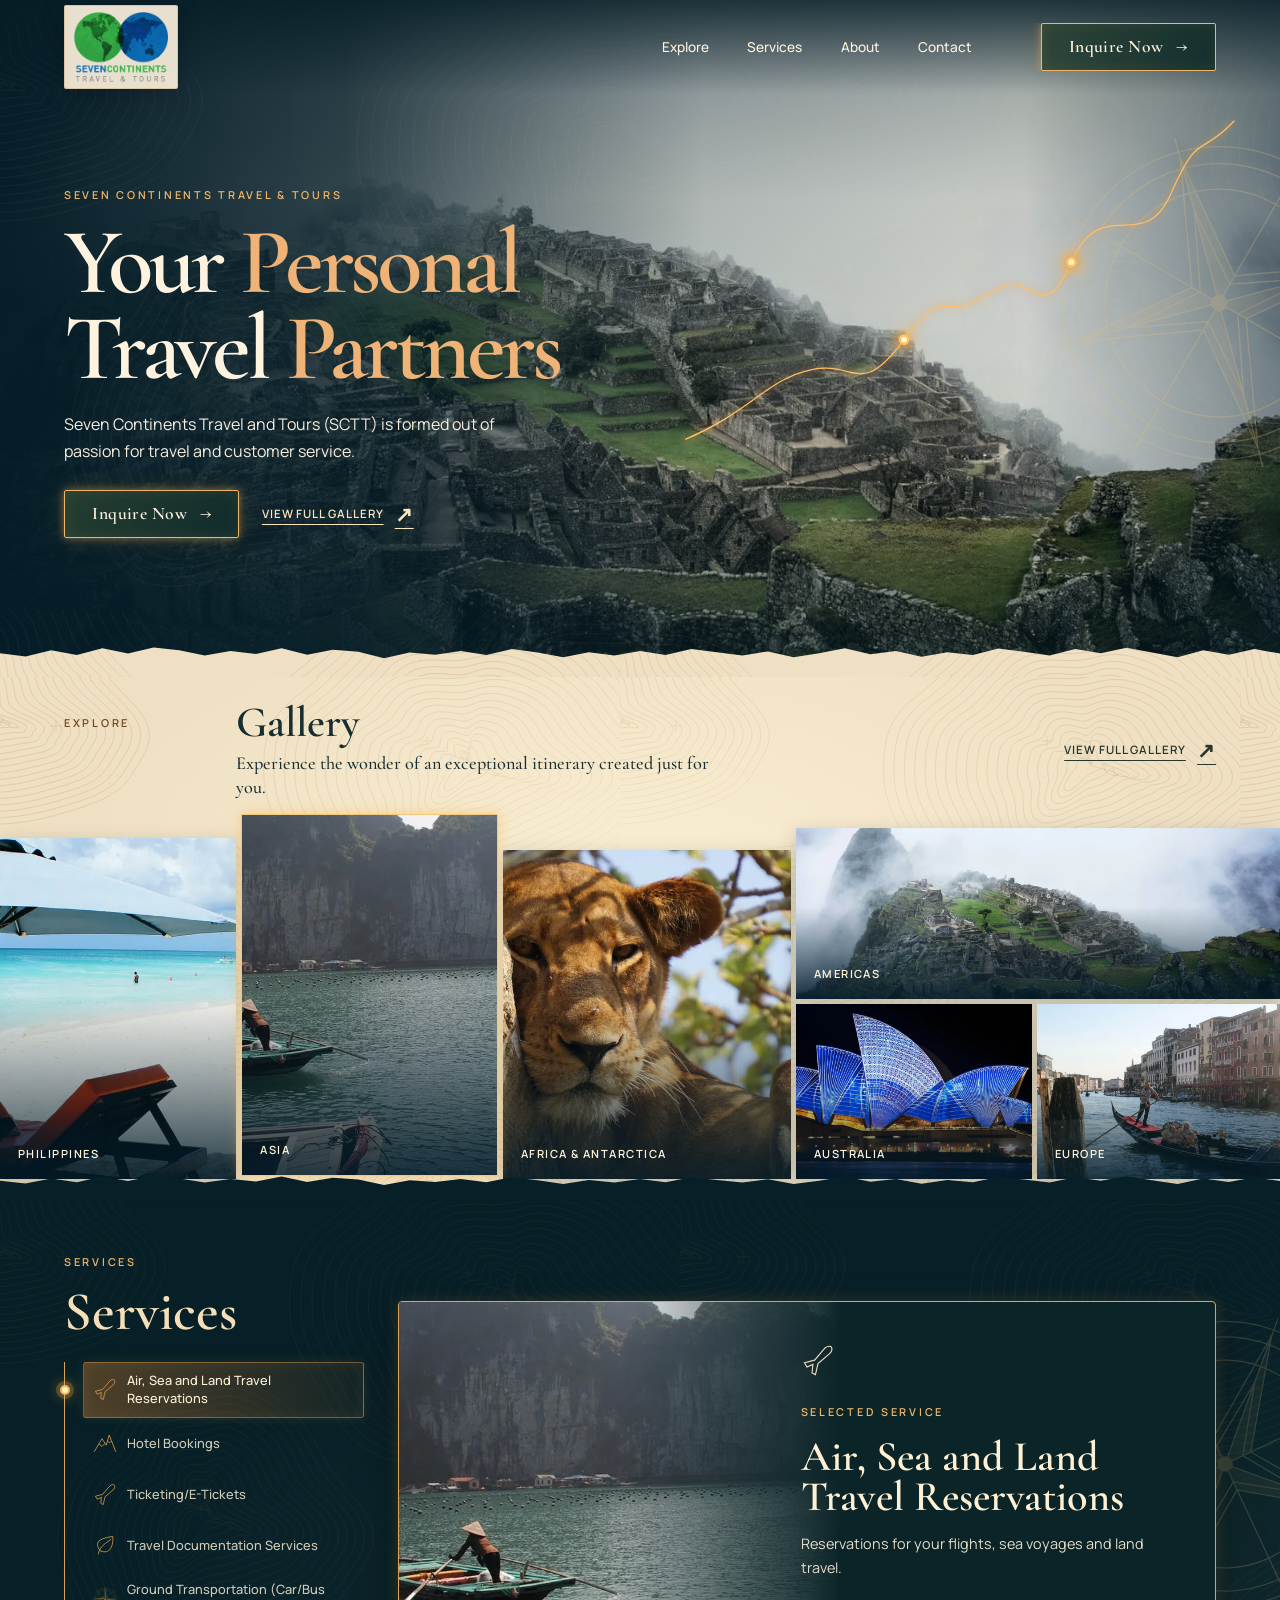
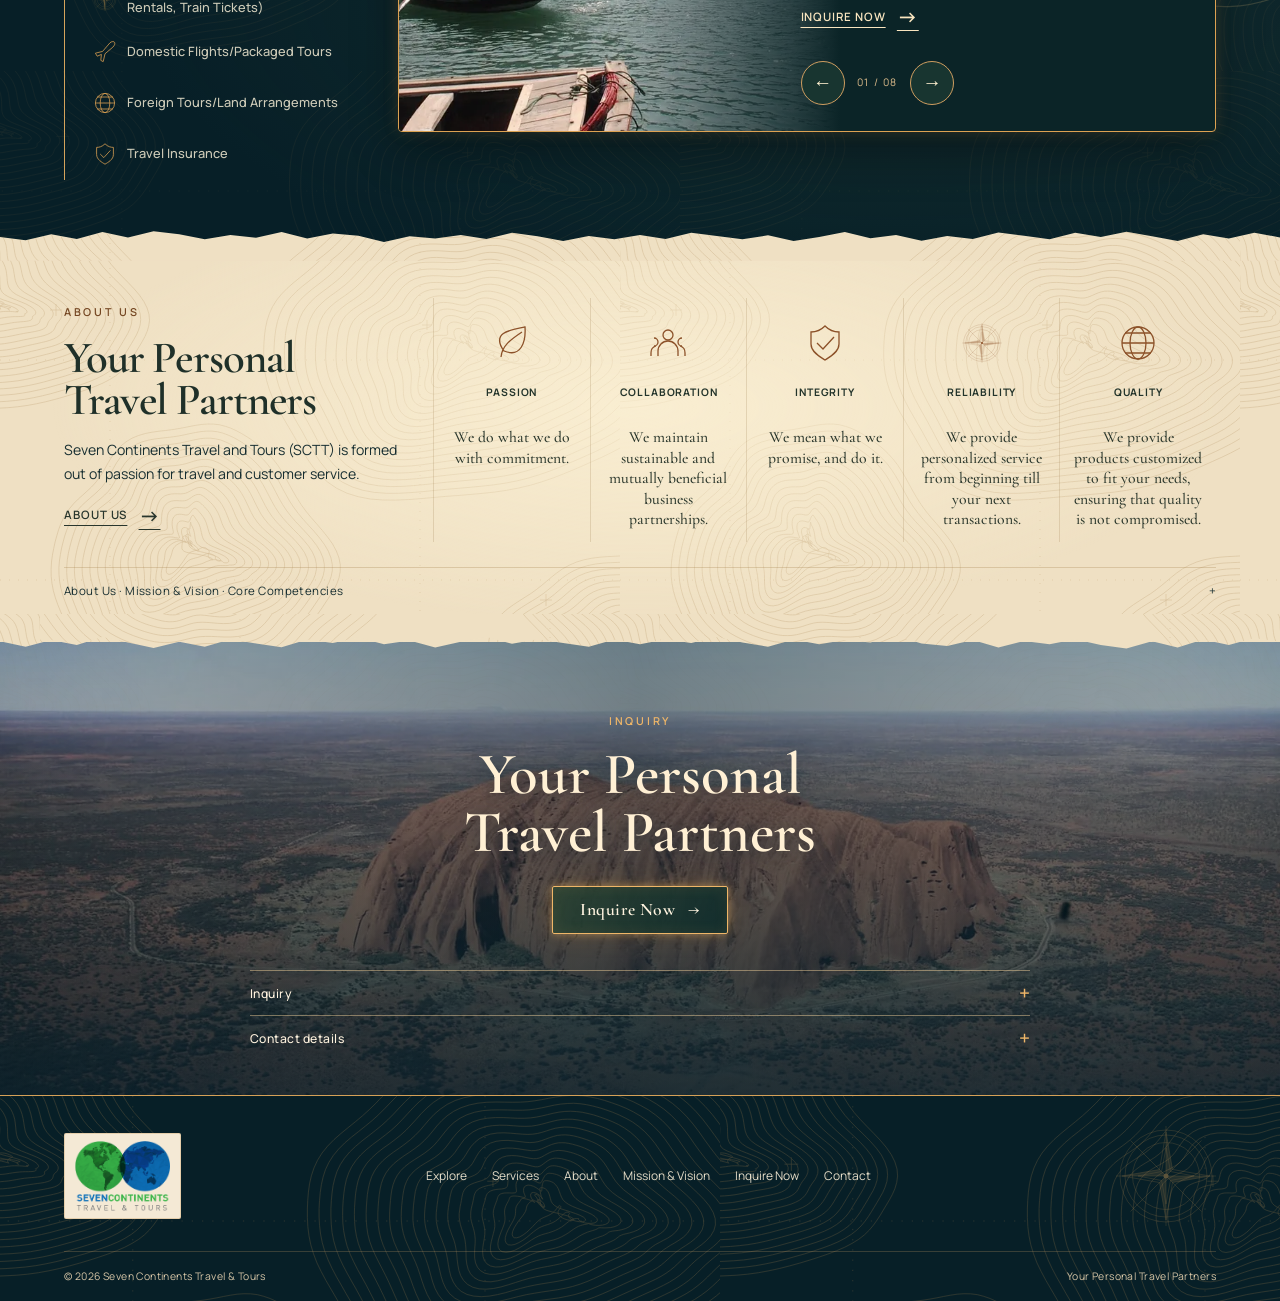
==== SevenContinents-redesign/index.html @ fee6ae96 "Add files via upload" ====
<!doctype html>
<html lang="en">
  <head>
    <meta charset="UTF-8">
    <meta name="viewport" content="width=device-width, initial-scale=1.0">
    <meta
      name="description"
      content="Seven Continents Travel &amp; Tours provides thoughtfully planned travel arrangements with warm, personal service."
    >
    <meta property="og:type" content="website">
    <meta property="og:site_name" content="Seven Continents Travel &amp; Tours">
    <meta property="og:title" content="Seven Continents Travel &amp; Tours">
    <meta
      property="og:description"
      content="Seven Continents Travel &amp; Tours provides thoughtfully planned travel arrangements with warm, personal service."
    >
    <meta property="og:url" content="https://www.seven7continents.com/">
    <meta
      property="og:image"
      content="https://www.seven7continents.com/images/optimized/social-preview.jpg"
    >
    <meta property="og:image:width" content="1200">
    <meta property="og:image:height" content="630">
    <meta property="og:image:alt" content="Seven Continents Travel and Tours">
    <meta name="twitter:card" content="summary_large_image">
    <meta name="twitter:title" content="Seven Continents Travel &amp; Tours">
    <meta
      name="twitter:description"
      content="Seven Continents Travel &amp; Tours provides thoughtfully planned travel arrangements with warm, personal service."
    >
    <meta
      name="twitter:image"
      content="https://www.seven7continents.com/images/optimized/social-preview.jpg"
    >
    <meta name="theme-color" content="#0b2e46">
    <title>Seven Continents Travel &amp; Tours</title>
    <link rel="canonical" href="https://www.seven7continents.com/">
    <link rel="icon" type="image/png" sizes="64x64" href="images/optimized/favicon.png">
    <link rel="preload" as="image" href="images/optimized/hero-machu-picchu.webp" type="image/webp">
    <link rel="preconnect" href="https://fonts.googleapis.com">
    <link rel="preconnect" href="https://fonts.gstatic.com" crossorigin>
    <link
      href="https://fonts.googleapis.com/css2?family=Cormorant+Garamond:wght@500;600;700&amp;family=Manrope:wght@400;500;600;700&amp;display=swap"
      rel="stylesheet"
    >
    <link rel="stylesheet" href="css/styles.css?v=atlas-20261029">
    <script src="js/main.js?v=atlas-20261029" defer></script>
  </head>
  <body class="home-atlas">
    <a class="skip-link" href="#main-content">Skip to main content</a>


    <svg class="atlas-definitions" xmlns="http://www.w3.org/2000/svg" aria-hidden="true">
      <defs>
        <symbol id="atlas-compass" viewBox="0 0 200 200">
          <g fill="none" stroke="currentColor" stroke-width=".8">
            <circle cx="100" cy="100" r="92"/><circle cx="100" cy="100" r="82"/><circle cx="100" cy="100" r="67"/>
            <path d="M100 0v200M0 100h200M29 29l142 142M29 171L171 29"/>
            <path d="m100 12 13 75 75 13-75 13-13 75-13-75-75-13 75-13z"/>
            <path d="m100 44 9 47 47 9-47 9-9 47-9-47-47-9 47-9z"/>
          </g>
          <path d="m100 12 13 75-13 13zM188 100l-75 13-13-13zM100 188l-13-75 13-13zM12 100l75-13 13 13z" fill="currentColor" opacity=".32"/>
          <circle cx="100" cy="100" r="5" fill="currentColor"/>
        </symbol>
        <symbol id="atlas-leaf" viewBox="0 0 40 40"><path d="M9 34c1-11 9-17 21-25M12 28C-1 10 17 7 33 4c1 15-4 31-21 24Z" fill="none" stroke="currentColor" stroke-width="1.3"/></symbol>
        <symbol id="atlas-people" viewBox="0 0 40 40"><g fill="none" stroke="currentColor" stroke-width="1.3"><circle cx="20" cy="12" r="5"/><path d="M10 33v-5a10 10 0 0 1 20 0v5M6 15a4 4 0 0 1 0 8M34 15a4 4 0 0 0 0 8M3 33v-3a7 7 0 0 1 5-7M37 33v-3a7 7 0 0 0-5-7"/></g></symbol>
        <symbol id="atlas-shield" viewBox="0 0 40 40"><path d="M20 3c5 5 10 6 14 6v12c0 8-9 13-14 16C15 34 6 29 6 21V9c4 0 9-1 14-6Zm-8 17 6 6 11-12" fill="none" stroke="currentColor" stroke-width="1.3"/></symbol>
        <symbol id="atlas-globe" viewBox="0 0 40 40"><g fill="none" stroke="currentColor" stroke-width="1.3"><circle cx="20" cy="20" r="16"/><ellipse cx="20" cy="20" rx="8" ry="16"/><path d="M4 20h32M7 10h26M7 30h26"/></g></symbol>
        <symbol id="atlas-mountain" viewBox="0 0 40 40"><path d="m2 33 13-22 7 11 5-17 11 28M10 20l5 4 5-5M24 15l4 3 3-3" fill="none" stroke="currentColor" stroke-width="1.3"/></symbol>
        <symbol id="atlas-plane" viewBox="0 0 40 40"><path d="m4 22 12-3L28 5c3-3 7-3 8-1s0 5-3 8L20 23l-3 13-4-2 1-10-7 3Z" fill="none" stroke="currentColor" stroke-width="1.3"/></symbol>
      </defs>
    </svg>

    <header class="site-header" data-site-header>
      <div class="container header-inner">
        <a class="brand" href="index.html" aria-label="Seven Continents Travel and Tours home">
          <img
            src="images/imgi_1_seven-contenents-travel-tours-logo.png"
            alt="Seven Continents Travel and Tours"
            width="221"
            height="164"
          >
        </a>

        <button
          class="menu-toggle"
          type="button"
          aria-expanded="false"
          aria-controls="primary-navigation"
          aria-label="Open navigation menu"
          data-menu-toggle
        >
          <svg class="menu-icon" viewBox="0 0 24 24" aria-hidden="true">
            <path d="M4 6h16M4 12h16M4 18h16"></path>
          </svg>
          <svg class="close-icon" viewBox="0 0 24 24" aria-hidden="true">
            <path d="m18 6-12 12M6 6l12 12"></path>
          </svg>
        </button>

        <nav class="primary-navigation" id="primary-navigation" aria-label="Primary navigation" data-navigation>
          <a href="gallery.html">Explore</a>
          <a href="index.html#services">Services</a>
          <a href="index.html#about">About</a>
          <a href="index.html#contact">Contact</a>
          <a class="button button-primary nav-cta" href="index.html#inquire">Inquire Now</a>
        </nav>
      </div>
    </header>

    <main class="site-main" id="main-content">
      <section class="atlas-hero" data-atlas-scene aria-labelledby="atlas-hero-title">
        <div class="atlas-hero-media" data-hero-media aria-hidden="true">
          <picture>
            <source srcset="images/optimized/hero-machu-picchu.webp" type="image/webp">
            <img src="images/imgi_17_america-3.jpg" alt="" width="2000" height="768" fetchpriority="high" decoding="async">
          </picture>
        </div>
        <div class="atlas-hero-scrim" aria-hidden="true"></div>
        <div class="container atlas-hero-inner">
          <div class="atlas-hero-content reveal">
            <p class="atlas-eyebrow">Seven Continents Travel &amp; Tours</p>
            <h1 id="atlas-hero-title">Your <span class="atlas-hero-accent">Personal</span><br>Travel <span class="atlas-hero-accent">Partners</span></h1>
            <p>Seven Continents Travel and Tours (SCTT) is formed out of passion for travel and customer service.</p>
            <div class="atlas-hero-actions">
              <a class="button button-primary" href="#inquire">Inquire Now</a>
              <a class="atlas-text-link" href="gallery.html">View Full Gallery <span aria-hidden="true">↗</span></a>
            </div>
          </div>
          <svg class="atlas-hero-compass" aria-hidden="true"><use href="#atlas-compass"></use></svg>
          <div class="atlas-route-art" data-hero-route aria-hidden="true">
            <svg viewBox="0 0 720 520" role="presentation">
              <path class="atlas-route-path" pathLength="1" d="M40 408C118 375 139 335 192 324S250 360 303 288 348 271 405 233 466 280 504 195 590 189 624 112 658 70 700 25"></path>
              <circle class="atlas-waypoint" cx="303" cy="288" r="5"></circle>
              <circle class="atlas-waypoint" cx="504" cy="195" r="5"></circle>
              <circle class="atlas-waypoint-halo" cx="504" cy="195" r="15"></circle>
            </svg>
          </div>
        </div>
      </section>

      <section class="atlas-section atlas-explore-section" id="explore" aria-labelledby="atlas-explore-title">
        <div class="container">
          <div class="atlas-section-heading reveal">
            <div>
              <p class="atlas-eyebrow atlas-eyebrow-dark">Explore</p>
              <h2 id="atlas-explore-title">Gallery</h2>
              <p class="atlas-section-lede">Experience the wonder of an exceptional itinerary created just for you.</p>
            </div>
            <a class="atlas-text-link atlas-text-link-dark" href="gallery.html">View Full Gallery <span aria-hidden="true">↗</span></a>
          </div>
          <div class="atlas-destination-grid">
            <a class="atlas-destination-card atlas-destination-card-wide reveal" href="gallery.html?region=philippines"><img src="images/optimized/imgi_7_philippines-2.webp" alt="White-sand beach and turquoise water in the Philippines" width="1600" height="614" loading="lazy" decoding="async"><span>Philippines</span></a>
            <a class="atlas-destination-card atlas-destination-card-tall reveal" href="gallery.html?region=asia"><img src="images/optimized/imgi_9_asia-1.webp" alt="Boats crossing a bay surrounded by limestone formations in Asia" width="1600" height="614" loading="lazy" decoding="async"><span>Asia</span></a>
            <a class="atlas-destination-card reveal" href="gallery.html?region=africa-antarctica"><img src="images/optimized/imgi_12_africa-antartica-1.webp" alt="Lioness resting in a tree in Africa" width="1600" height="614" loading="lazy" decoding="async"><span>Africa &amp; Antarctica</span></a>
            <a class="atlas-destination-card reveal" href="gallery.html?region=americas"><img src="images/optimized/imgi_17_america-3.webp" alt="Machu Picchu surrounded by mist-covered mountains" width="1600" height="614" loading="lazy" decoding="async"><span>Americas</span></a>
            <a class="atlas-destination-card atlas-destination-card-wide reveal" href="gallery.html?region=australia"><img src="images/optimized/imgi_18_australia-1.webp" alt="Sydney Opera House illuminated at night" width="1600" height="614" loading="lazy" decoding="async"><span>Australia</span></a>
            <a class="atlas-destination-card reveal" href="gallery.html?region=europe"><img src="images/optimized/imgi_22_europe-2.webp" alt="Gondola traveling along a canal in Venice" width="1600" height="614" loading="lazy" decoding="async"><span>Europe</span></a>
          </div>
        </div>
      </section>

      <section class="atlas-section atlas-services-section" id="services" aria-labelledby="atlas-services-title">
        <div class="atlas-map-texture" aria-hidden="true"></div>
        <svg class="atlas-services-compass" aria-hidden="true"><use href="#atlas-compass"></use></svg>
        <div class="container">
          <div class="atlas-services-layout">
            <div class="atlas-services-index">
              <p class="atlas-eyebrow">Services</p>
              <h2 id="atlas-services-title">Services</h2>
            <div class="atlas-service-selector" role="tablist" aria-label="Choose a service" aria-orientation="vertical">
              <button class="atlas-service-option is-active" type="button" role="tab" aria-selected="true" aria-controls="atlas-service-detail" data-service-option="0" tabindex="0"><span>01</span><svg aria-hidden="true"><use href="#atlas-plane"></use></svg><strong>Air, Sea and Land Travel Reservations</strong></button>
              <button class="atlas-service-option" type="button" role="tab" aria-selected="false" aria-controls="atlas-service-detail" data-service-option="1" tabindex="-1"><span>02</span><svg aria-hidden="true"><use href="#atlas-mountain"></use></svg><strong>Hotel Bookings</strong></button>
              <button class="atlas-service-option" type="button" role="tab" aria-selected="false" aria-controls="atlas-service-detail" data-service-option="2" tabindex="-1"><span>03</span><svg aria-hidden="true"><use href="#atlas-plane"></use></svg><strong>Ticketing/E-Tickets</strong></button>
              <button class="atlas-service-option" type="button" role="tab" aria-selected="false" aria-controls="atlas-service-detail" data-service-option="3" tabindex="-1"><span>04</span><svg aria-hidden="true"><use href="#atlas-leaf"></use></svg><strong>Travel Documentation Services</strong></button>
              <button class="atlas-service-option" type="button" role="tab" aria-selected="false" aria-controls="atlas-service-detail" data-service-option="4" tabindex="-1"><span>05</span><svg aria-hidden="true"><use href="#atlas-compass"></use></svg><strong>Ground Transportation (Car/Bus Rentals, Train Tickets)</strong></button>
              <button class="atlas-service-option" type="button" role="tab" aria-selected="false" aria-controls="atlas-service-detail" data-service-option="5" tabindex="-1"><span>06</span><svg aria-hidden="true"><use href="#atlas-plane"></use></svg><strong>Domestic Flights/Packaged Tours</strong></button>
              <button class="atlas-service-option" type="button" role="tab" aria-selected="false" aria-controls="atlas-service-detail" data-service-option="6" tabindex="-1"><span>07</span><svg aria-hidden="true"><use href="#atlas-globe"></use></svg><strong>Foreign Tours/Land Arrangements</strong></button>
              <button class="atlas-service-option" type="button" role="tab" aria-selected="false" aria-controls="atlas-service-detail" data-service-option="7" tabindex="-1"><span>08</span><svg aria-hidden="true"><use href="#atlas-shield"></use></svg><strong>Travel Insurance</strong></button>
            </div>
            </div>
            <article class="atlas-service-detail reveal" id="atlas-service-detail" role="tabpanel" tabindex="0" aria-live="polite">
              <div class="atlas-service-detail-copy">
                <svg class="atlas-service-emblem" aria-hidden="true"><use href="#atlas-plane"></use></svg>
                <p class="atlas-eyebrow">Selected service</p>
                <h3 data-service-detail-title>Air, Sea and Land Travel Reservations</h3>
                <p data-service-detail-copy>Reservations for your flights, sea voyages and land travel.</p>
                <a class="atlas-text-link" href="#inquire">Inquire Now <span aria-hidden="true">→</span></a>
                <div class="atlas-service-controls"><button type="button" data-service-step="-1" aria-label="Previous service">←</button><span data-service-count>01 / 08</span><button type="button" data-service-step="1" aria-label="Next service">→</button></div>
              </div>
              <div class="atlas-service-detail-image"><img data-service-image src="images/optimized/imgi_9_asia-1.webp" alt="" width="1600" height="614" loading="lazy" decoding="async"><span class="atlas-service-detail-mark" aria-hidden="true">SCTT</span></div>
            </article>
          </div>
        </div>
      </section>

      <section class="atlas-section atlas-editorial-section" id="about" aria-labelledby="atlas-about-title">
        <div class="container">
          <div class="atlas-company-band">
            <div class="atlas-company-intro">
              <p class="atlas-eyebrow atlas-eyebrow-dark">About Us</p>
              <h2 id="atlas-about-title">Your Personal Travel Partners</h2>
              <p>Seven Continents Travel and Tours (SCTT) is formed out of passion for travel and customer service.</p>
              <a class="atlas-text-link atlas-text-link-dark" href="#company-details">About Us <span aria-hidden="true">→</span></a>
            </div>
            <div class="atlas-values-band" id="values" aria-label="Core Values">
              <article><svg aria-hidden="true"><use href="#atlas-leaf"></use></svg><h3>Passion</h3><p>We do what we do with commitment.</p></article>
              <article><svg aria-hidden="true"><use href="#atlas-people"></use></svg><h3>Collaboration</h3><p>We maintain sustainable and mutually beneficial business partnerships.</p></article>
              <article><svg aria-hidden="true"><use href="#atlas-shield"></use></svg><h3>Integrity</h3><p>We mean what we promise, and do it.</p></article>
              <article><svg aria-hidden="true"><use href="#atlas-compass"></use></svg><h3>Reliability</h3><p>We provide personalized service from beginning till your next transactions.</p></article>
              <article><svg aria-hidden="true"><use href="#atlas-globe"></use></svg><h3>Quality</h3><p>We provide products customized to fit your needs, ensuring that quality is not compromised.</p></article>
            </div>
          </div>
          <details class="atlas-company-details" id="company-details">
            <summary>About Us · Mission &amp; Vision · Core Competencies <span aria-hidden="true">+</span></summary>
            <div class="atlas-company-copy"><p>Seven Continents Travel and Tours (SCTT) is formed out of passion for travel and customer service. The desire of the owners to provide affordable, well-planned and efficient tour packages and travel arrangements is backed up with their experience in the hotel, cruise, travel and tours sales and operations proven by their vast experience in the travel and hospitality industry.</p>
              <p>SCTT's partnership with the leading players in the industry - airlines, hotels, F&amp;B providers, tour operators, transport service providers and travel insurance companies, has given the company the edge to provide their customers with competitively priced, quality products.</p></div>
            <details class="atlas-detail-block" id="mission-vision"><summary>Mission &amp; Vision <span aria-hidden="true">+</span></summary><div class="atlas-detail-content atlas-detail-two-column"><div><h3>Mission</h3><ol><li>To provide our customers with reliable, competitive and quality products and services carried with utmost care for the interest and satisfaction of our customers.</li><li>To carry out business in a strategic and professional manner which will serve the financial, ethics and social interests of our business partners and stakeholders.</li><li>To aim for process improvements to make sure that our business operations is at par, if not above the key players in the industry.</li></ol></div><div><h3>Vision</h3><p>We are the travel solutions provider chosen by top corporations, institutions and individuals; a business partner preferred by top players in the industry, and the fastest growing entity in the field of travel and tourism industry.</p></div></div></details>
            <details class="atlas-detail-block" id="competencies"><summary>Core Competencies <span aria-hidden="true">+</span></summary><div class="atlas-detail-content atlas-detail-two-column"><div><h3>Business Knowledge</h3><p>With vast experience in the hospitality and travel industry, SCTT is abreast with the best practices in the industry to keep them in the lead.</p></div><div><h3>Ingenuity</h3><p>The owners' exposure to travel experiences to many different destinations give them the edge to customize travel arrangements for their clients and come up with creative solutions to their needs.</p></div></div></details>
          </details>
        </div>
      </section>

      <section class="atlas-section atlas-inquiry-section" id="inquire" aria-labelledby="atlas-inquiry-title">
        <div class="atlas-inquiry-image" aria-hidden="true">
          <img src="images/optimized/imgi_19_australia-2.webp" alt="" width="1600" height="614" loading="lazy" decoding="async">
        </div>
        <div class="atlas-inquiry-overlay" aria-hidden="true"></div>
        <div class="container atlas-inquiry-inner">
          <div class="atlas-inquiry-intro reveal">
            <p class="atlas-eyebrow">Inquiry</p>
            <h2 id="atlas-inquiry-title">Your Personal<br>Travel Partners</h2>
            <a class="button button-primary" href="#inquiry-form">Inquire Now</a>
          </div>
          <details class="atlas-inquiry-form-wrap" id="inquiry-form">
            <summary>Inquiry <span aria-hidden="true">+</span></summary>
            <p>All fields are required.</p>
            <form class="inquiry-form" action="https://api.web3forms.com/submit" method="post" novalidate data-inquiry-form>
              <input type="hidden" name="access_key" value="YOUR_WEB3FORMS_KEY">
              <div class="form-honeypot" aria-hidden="true">
                <label for="botcheck">Leave this field empty</label>
                <input id="botcheck" type="checkbox" name="botcheck" tabindex="-1" autocomplete="off">
              </div>
              <div class="form-grid">
                <div class="form-field"><label for="full-name">Full name</label><input id="full-name" type="text" name="name" autocomplete="name" aria-describedby="full-name-error" required data-validate><p class="field-error" id="full-name-error" data-error-for="full-name"></p></div>
                <div class="form-field"><label for="email">Email</label><input id="email" type="email" name="email" autocomplete="email" aria-describedby="email-error" required data-validate><p class="field-error" id="email-error" data-error-for="email"></p></div>
                <div class="form-field"><label for="mobile-number">Mobile number</label><input id="mobile-number" type="tel" name="mobile_number" autocomplete="tel" inputmode="tel" aria-describedby="mobile-number-error" required data-validate><p class="field-error" id="mobile-number-error" data-error-for="mobile-number"></p></div>
                <div class="form-field form-field-full"><label for="message">Message</label><textarea id="message" name="message" rows="6" aria-describedby="message-error" required data-validate></textarea><p class="field-error" id="message-error" data-error-for="message"></p></div>
              </div>
              <div class="form-actions">
                <div class="submit-group">
                  <button class="button button-primary submit-button" type="submit" data-submit-button><span data-submit-label>Send Inquiry</span></button>
                  <p class="consent-text">By submitting, you agree that Seven Continents Travel &amp; Tours may contact you about your inquiry.</p>
                </div>
                <p class="form-status" role="status" aria-live="polite" tabindex="-1" data-form-status></p>
              </div>
            </form>
          </details>
          <details class="atlas-contact-details" id="contact">
            <summary>Contact details <span aria-hidden="true">+</span></summary>
            <dl class="contact-list">
              <div><dt>Address</dt><dd>2/F Bluebay Walk Metro Park,<br>Macapagal Blvd. cor<br>Edsa Extension<br>Pasay City Manila, 1300</dd></div>
              <div><dt>Phone</dt><dd><a href="tel:+63283643904">02 8364 3904</a></dd></div>
              <div><dt>Office hours</dt><dd>Mon-Fri, 9:00 a.m.-5:00 p.m.</dd></div>
              <div><dt>Facebook</dt><dd><a class="social-link" href="http://www.facebook.com/sevencontinentstravelandtours" target="_blank" rel="noopener noreferrer"><svg viewBox="0 0 24 24" aria-hidden="true"><path d="M24 12.073C24 5.405 18.627 0 12 0S0 5.405 0 12.073C0 18.1 4.388 23.094 10.125 24v-8.437H7.078v-3.49h3.047V9.413c0-3.025 1.792-4.697 4.533-4.697 1.312 0 2.686.235 2.686.235v2.975h-1.513c-1.491 0-1.956.931-1.956 1.887v2.26h3.328l-.532 3.49h-2.796V24C19.612 23.094 24 18.1 24 12.073Z"></path></svg><span>7ContinentsTT</span></a></dd></div>
              <div><dt>Instagram</dt><dd><a class="social-link" href="https://www.instagram.com/7continentsPH/" target="_blank" rel="noopener noreferrer"><svg class="social-icon-instagram" viewBox="0 0 24 24" aria-hidden="true"><rect width="20" height="20" x="2" y="2" rx="5" ry="5"></rect><path d="M16 11.37a4 4 0 1 1-4.63-4.63A4 4 0 0 1 16 11.37z"></path><line x1="17.5" x2="17.51" y1="6.5" y2="6.5"></line></svg><span>7continentsPH</span></a></dd></div>
            </dl>
          </details>
        </div>
      </section>
    </main>

    <footer class="site-footer atlas-footer">
      <div class="container atlas-footer-main">
        <a class="footer-logo" href="index.html" aria-label="Seven Continents Travel and Tours home"><img src="images/imgi_1_seven-contenents-travel-tours-logo.png" alt="Seven Continents Travel and Tours" width="221" height="164" loading="lazy" decoding="async"></a>
        <nav aria-label="Footer navigation"><a href="gallery.html">Explore</a><a href="#services">Services</a><a href="#about">About</a><a href="#mission-vision">Mission &amp; Vision</a><a href="#inquire">Inquire Now</a><a href="#contact">Contact</a></nav>
        <svg class="atlas-footer-compass" aria-hidden="true"><use href="#atlas-compass"></use></svg>
      </div>
      <div class="container atlas-footer-bottom"><p>&copy; 2026 Seven Continents Travel &amp; Tours</p><p>Your Personal Travel Partners</p></div>
    </footer>
  </body>
</html>
---- SevenContinents-redesign/css/styles.css ----
:root {
  --blue: #3189c9;
  --green: #2baa3b;
  --orange: #f5a800;
  --navy: #0f2a43;
  --text: #333333;
  --bg-soft: #f4f8fb;
  --white: #ffffff;
  --border: #d8e3ea;
  --shadow-soft: 0 14px 36px rgb(15 42 67 / 10%);
  --font-heading: "Playfair Display", Georgia, serif;
  --font-body: "Inter", Arial, sans-serif;
  --container: 1180px;
  --header-height: 88px;
}

*,
*::before,
*::after {
  box-sizing: border-box;
}

html {
  scroll-behavior: smooth;
}

body {
  margin: 0;
  color: var(--text);
  background: var(--white);
  font-family: var(--font-body);
  font-size: 1rem;
  line-height: 1.65;
}

body.menu-open {
  overflow: hidden;
}

img {
  display: block;
  max-width: 100%;
  height: auto;
}

a {
  color: inherit;
}

button,
a {
  -webkit-tap-highlight-color: transparent;
}

:focus-visible {
  outline: 3px solid var(--blue);
  outline-offset: 4px;
}

.container {
  width: min(100% - 2rem, var(--container));
  margin-inline: auto;
}

.skip-link {
  position: fixed;
  top: 0.75rem;
  left: 0.75rem;
  z-index: 1000;
  padding: 0.7rem 1rem;
  color: var(--white);
  background: var(--navy);
  border-radius: 0.5rem;
  font-weight: 700;
  transform: translateY(-160%);
  transition: transform 180ms ease;
}

.skip-link:focus {
  transform: translateY(0);
}

.button {
  display: inline-flex;
  min-height: 46px;
  align-items: center;
  justify-content: center;
  padding: 0.7rem 1.15rem;
  border-radius: 0.65rem;
  font-weight: 700;
  line-height: 1;
  text-decoration: none;
  transition:
    transform 180ms ease,
    box-shadow 180ms ease,
    background-color 180ms ease;
}

.button-primary {
  color: var(--navy);
  background: var(--orange);
  box-shadow: 0 8px 20px rgb(245 168 0 / 22%);
}

.button-primary:hover {
  background: #ffb81f;
  box-shadow: 0 10px 24px rgb(245 168 0 / 30%);
  transform: translateY(-2px);
}

.site-header {
  position: sticky;
  top: 0;
  z-index: 100;
  min-height: var(--header-height);
  background: var(--white);
  border-bottom: 1px solid transparent;
  transition:
    background-color 220ms ease,
    border-color 220ms ease,
    box-shadow 220ms ease;
}

.site-header.is-scrolled {
  background: rgb(255 255 255 / 88%);
  border-color: rgb(49 137 201 / 14%);
  box-shadow: 0 8px 26px rgb(15 42 67 / 8%);
  backdrop-filter: blur(14px) saturate(115%);
}

.header-inner {
  display: flex;
  min-height: var(--header-height);
  align-items: center;
  justify-content: space-between;
  gap: 1rem;
}

.brand {
  position: relative;
  z-index: 102;
  flex: 0 0 auto;
}

.brand img {
  width: 126px;
}

.menu-toggle {
  position: relative;
  z-index: 102;
  display: inline-grid;
  width: 46px;
  height: 46px;
  padding: 0;
  color: var(--navy);
  background: var(--bg-soft);
  border: 1px solid var(--border);
  border-radius: 0.7rem;
  cursor: pointer;
  place-items: center;
}

.menu-toggle svg {
  width: 24px;
  height: 24px;
  fill: none;
  stroke: currentcolor;
  stroke-linecap: round;
  stroke-width: 1.5;
}

.menu-toggle .close-icon {
  display: none;
}

.menu-toggle[aria-expanded="true"] .menu-icon {
  display: none;
}

.menu-toggle[aria-expanded="true"] .close-icon {
  display: block;
}

.primary-navigation {
  position: fixed;
  inset: 0;
  z-index: 101;
  display: flex;
  visibility: hidden;
  align-items: stretch;
  justify-content: center;
  flex-direction: column;
  gap: 0.15rem;
  padding: calc(var(--header-height) + 2rem) 1.5rem 2rem;
  overflow-y: auto;
  background: rgb(255 255 255 / 97%);
  opacity: 0;
  transform: translateY(-1rem);
  transition:
    visibility 220ms,
    opacity 220ms ease,
    transform 220ms ease;
}

.primary-navigation.is-open {
  visibility: visible;
  opacity: 1;
  transform: translateY(0);
}

.primary-navigation > a:not(.button) {
  padding: 0.75rem 0;
  color: var(--navy);
  font-size: 1.08rem;
  font-weight: 600;
  text-align: center;
  text-decoration: none;
}

.primary-navigation > a:not(.button):hover {
  color: var(--blue);
}

.nav-cta {
  width: min(100%, 320px);
  margin: 1rem auto 0;
}

.site-main {
  min-height: 52vh;
}

h1,
h2,
h3 {
  margin-top: 0;
  color: var(--navy);
  font-family: var(--font-heading);
  line-height: 1.15;
}

p {
  margin-top: 0;
}

.section {
  padding-block: 4.75rem;
  scroll-margin-top: var(--header-height);
}

.section-heading {
  margin-bottom: 2.25rem;
}

.section-heading h2 {
  margin-bottom: 0;
  font-size: clamp(2.15rem, 8vw, 3.6rem);
  letter-spacing: -0.025em;
}

.section-heading-centered {
  max-width: 680px;
  margin-inline: auto;
  text-align: center;
}

.hero {
  position: relative;
  overflow: hidden;
  padding-block: clamp(2.75rem, 7vw, 6rem);
  background:
    radial-gradient(circle at 12% 18%, rgb(245 168 0 / 12%), transparent 19rem),
    linear-gradient(135deg, #fffdf8 0%, var(--bg-soft) 100%);
}

.hero-inner {
  display: grid;
  align-items: center;
  gap: clamp(2.5rem, 6vw, 5.5rem);
}

.hero-content {
  position: relative;
  z-index: 1;
  max-width: 580px;
}

.hero-kicker {
  margin-bottom: 1rem;
  color: var(--green);
  font-size: 0.78rem;
  font-weight: 700;
  letter-spacing: 0.12em;
  text-transform: uppercase;
}

.hero-content h1 {
  max-width: 12ch;
  margin-bottom: 1.35rem;
  color: var(--navy);
  font-size: clamp(3rem, 10vw, 5.8rem);
  letter-spacing: -0.045em;
}

.hero-content p:not(.hero-kicker) {
  max-width: 56ch;
  margin-bottom: 2rem;
  color: var(--text);
  font-size: clamp(1.05rem, 2vw, 1.2rem);
}

.hero-media {
  position: relative;
  z-index: 0;
  padding: clamp(0.65rem, 1.5vw, 1rem);
  background: var(--white);
  border: 1px solid rgb(15 42 67 / 10%);
  border-radius: 1.5rem 1.5rem 1.5rem 0.55rem;
  box-shadow: 0 24px 55px rgb(15 42 67 / 15%);
}

.hero-media::before {
  position: absolute;
  inset: 0.75rem -0.7rem -0.7rem 0.75rem;
  z-index: -1;
  border: 1px solid rgb(245 168 0 / 48%);
  border-radius: 1.5rem 1.5rem 1.5rem 0.55rem;
  content: "";
  transform: rotate(1.2deg);
}

.hero-media picture {
  display: block;
  overflow: hidden;
  aspect-ratio: 4 / 3;
  border-radius: 1rem 1rem 1rem 0.35rem;
}

.hero-media img {
  width: 100%;
  height: 100%;
  object-fit: cover;
  object-position: 46% center;
}

.hero-route {
  position: absolute;
  inset: 0;
  z-index: 1;
  color: var(--green);
  pointer-events: none;
  transform: translate3d(var(--route-shift-x, 0), var(--route-shift-y, 0), 0);
  transition: transform 260ms ease-out;
}

.hero-route svg {
  width: 100%;
  height: 100%;
  overflow: visible;
}

.hero-route path {
  fill: none;
  stroke: currentcolor;
  stroke-dasharray: 9 11;
  stroke-linecap: round;
  stroke-width: 2;
  animation: route-reveal 1.8s 180ms ease-out both;
}

.hero-route circle {
  fill: var(--orange);
  stroke: var(--white);
  stroke-width: 3;
}

@keyframes route-reveal {
  from {
    stroke-dashoffset: 260;
    opacity: 0;
  }

  to {
    stroke-dashoffset: 0;
    opacity: 0.72;
  }
}

.about-section {
  background: var(--white);
}

.about-layout {
  display: grid;
  gap: 0 3.5rem;
}

.about-copy {
  max-width: 65ch;
  font-size: 1.04rem;
}

.about-copy p:last-child {
  margin-bottom: 0;
}

.purpose-section {
  color: var(--white);
  background: var(--navy);
}

.section-heading-light h2 {
  color: var(--white);
}

.mission-layout {
  display: grid;
  gap: 1.25rem;
}

.purpose-card {
  padding: clamp(1.5rem, 5vw, 2.5rem);
  color: var(--text);
  background: var(--white);
  border: 1px solid rgb(255 255 255 / 20%);
  border-radius: 1rem;
  box-shadow: 0 18px 45px rgb(0 0 0 / 18%);
}

.purpose-card h3 {
  margin-bottom: 1.35rem;
  font-size: 1.65rem;
}

.mission-list {
  display: grid;
  gap: 1.2rem;
  margin: 0;
  padding-left: 1.4rem;
}

.mission-list li {
  padding-left: 0.35rem;
}

.mission-list li::marker {
  color: var(--navy);
  font-weight: 700;
}

.vision-card {
  border-top: 5px solid var(--green);
}

.vision-card p {
  margin-bottom: 0;
}

.values-section {
  background: var(--white);
}

.values-grid {
  display: grid;
  gap: 1rem;
}

.value-card,
.competency-card,
.service-card {
  border: 1px solid var(--border);
  border-radius: 0.9rem;
  box-shadow: var(--shadow-soft);
}

.value-card {
  padding: 1.5rem;
  background: var(--white);
}

.value-card h3,
.competency-card h3,
.service-card h3 {
  margin-bottom: 0.65rem;
  font-size: 1.2rem;
}

.value-card p,
.competency-card p,
.service-card p {
  margin-bottom: 0;
}

.card-icon,
.service-icon {
  display: grid;
  align-items: center;
  justify-content: center;
  color: var(--blue);
  background: #e9f4fb;
}

.card-icon {
  width: 48px;
  height: 48px;
  margin-bottom: 1.2rem;
  border-radius: 0.75rem;
}

.card-icon svg,
.service-icon svg {
  width: 25px;
  height: 25px;
  fill: none;
  stroke: currentcolor;
  stroke-linecap: round;
  stroke-linejoin: round;
  stroke-width: 1.5;
}

.competencies-block {
  margin-top: 4.75rem;
}

.competencies-grid {
  display: grid;
  gap: 1.25rem;
}

.competency-card {
  display: grid;
  align-items: start;
  gap: 1.25rem;
  padding: clamp(1.5rem, 5vw, 2rem);
  background: var(--bg-soft);
}

.competency-card .card-icon {
  margin-bottom: 0;
}

.services-section {
  background: var(--bg-soft);
}

.services-grid {
  display: grid;
  gap: 1rem;
}

.service-card {
  padding: 1.5rem;
  background: var(--white);
  transition:
    transform 180ms ease,
    box-shadow 180ms ease,
    border-color 180ms ease;
}

.service-card:hover {
  border-color: rgb(49 137 201 / 42%);
  box-shadow: 0 18px 42px rgb(15 42 67 / 14%);
  transform: translateY(-5px);
}

.service-icon {
  width: 54px;
  height: 54px;
  margin-bottom: 1.25rem;
  border-radius: 50%;
}

.gallery-preview-section {
  background: var(--white);
}

.gallery-preview-heading {
  display: flex;
  align-items: end;
  justify-content: space-between;
  flex-wrap: wrap;
  gap: 1rem;
}

.text-link {
  color: var(--navy);
  font-weight: 700;
  text-decoration-color: var(--blue);
  text-decoration-thickness: 2px;
  text-underline-offset: 0.28em;
}

.text-link:hover {
  color: #1f6599;
}

.gallery-preview-grid,
.gallery-grid {
  display: grid;
  gap: 1rem;
}

.preview-card,
.gallery-card {
  position: relative;
  overflow: hidden;
  border-radius: 0.9rem;
  box-shadow: var(--shadow-soft);
}

.preview-card {
  display: block;
  color: var(--white);
  background: var(--navy);
  text-decoration: none;
}

.preview-card::after,
.gallery-card::after {
  position: absolute;
  inset: 40% 0 0;
  background: linear-gradient(transparent, rgb(7 25 41 / 88%));
  content: "";
  pointer-events: none;
}

.preview-card img,
.gallery-card img {
  width: 100%;
  aspect-ratio: 16 / 10;
  object-fit: cover;
  transition: transform 450ms ease;
}

.preview-card:hover img,
.gallery-card:hover img {
  transform: scale(1.045);
}

.preview-card span,
.gallery-card span {
  position: absolute;
  right: 1rem;
  bottom: 0.85rem;
  left: 1rem;
  z-index: 1;
  color: var(--white);
  font-weight: 700;
  text-align: left;
}

.preview-position-left img,
.image-position-left img {
  object-position: 38% center;
}

.image-position-right img {
  object-position: 65% center;
}

.gallery-intro {
  padding-block: clamp(4.5rem, 12vw, 7.5rem);
  background:
    linear-gradient(135deg, rgb(49 137 201 / 10%), rgb(43 170 59 / 8%)),
    var(--bg-soft);
  text-align: center;
}

.gallery-intro-content {
  max-width: 760px;
}

.gallery-intro h1 {
  margin-bottom: 1rem;
  font-size: clamp(3rem, 12vw, 5rem);
  letter-spacing: -0.035em;
}

.gallery-intro p {
  margin-bottom: 0;
  font-size: clamp(1.05rem, 2vw, 1.22rem);
}

.gallery-section {
  background: var(--white);
}

.gallery-filters {
  display: flex;
  gap: 0.6rem;
  margin-bottom: 2rem;
  padding: 0.3rem 0.15rem 0.8rem;
  overflow-x: auto;
  scrollbar-width: thin;
}

.gallery-filters button {
  flex: 0 0 auto;
  min-height: 44px;
  padding: 0.55rem 0.9rem;
  color: var(--navy);
  background: var(--white);
  border: 1px solid var(--border);
  border-radius: 999px;
  font: 700 0.88rem/1 var(--font-body);
  cursor: pointer;
  transition:
    color 180ms ease,
    background-color 180ms ease,
    border-color 180ms ease;
}

.gallery-filters button:hover {
  border-color: var(--blue);
}

.gallery-filters button[aria-pressed="true"] {
  color: var(--white);
  background: var(--navy);
  border-color: var(--navy);
}

.gallery-card {
  display: block;
  width: 100%;
  padding: 0;
  color: var(--white);
  background: var(--navy);
  border: 0;
  cursor: zoom-in;
  font: inherit;
}

.gallery-card[hidden] {
  display: none;
}

.gallery-card:focus-visible {
  outline-offset: 5px;
}

.gallery-cta {
  padding-block: 4.5rem;
  color: var(--white);
  background: var(--navy);
}

.gallery-cta-content {
  display: flex;
  align-items: center;
  justify-content: space-between;
  flex-direction: column;
  gap: 1.5rem;
  text-align: center;
}

.gallery-cta h2 {
  max-width: 650px;
  margin-bottom: 0;
  color: var(--white);
  font-size: clamp(2rem, 7vw, 3.2rem);
}

.visually-hidden {
  position: absolute;
  width: 1px;
  height: 1px;
  padding: 0;
  overflow: hidden;
  clip: rect(0, 0, 0, 0);
  white-space: nowrap;
  border: 0;
}

body.lightbox-open {
  overflow: hidden;
}

.lightbox {
  width: 100%;
  max-width: none;
  height: 100%;
  max-height: none;
  padding: 0;
  color: var(--white);
  background: transparent;
  border: 0;
}

.lightbox::backdrop {
  background: rgb(4 15 25 / 94%);
  backdrop-filter: blur(8px);
}

.lightbox-panel {
  position: relative;
  display: grid;
  min-height: 100dvh;
  padding: 4rem 0.75rem 2rem;
  place-items: center;
}

.lightbox-figure {
  display: grid;
  width: min(100%, 1180px);
  gap: 1rem;
  margin: 0;
  justify-items: center;
}

.lightbox-figure img {
  width: auto;
  max-width: 100%;
  max-height: calc(100dvh - 9rem);
  object-fit: contain;
  border-radius: 0.55rem;
  box-shadow: 0 24px 80px rgb(0 0 0 / 45%);
}

.lightbox-figure figcaption {
  min-height: 1.65rem;
  color: var(--white);
  font-weight: 600;
  text-align: center;
}

.lightbox-close,
.lightbox-control {
  z-index: 2;
  display: grid;
  width: 46px;
  height: 46px;
  padding: 0;
  color: var(--white);
  background: rgb(15 42 67 / 88%);
  border: 1px solid rgb(255 255 255 / 38%);
  border-radius: 50%;
  cursor: pointer;
  place-items: center;
}

.lightbox-close:hover,
.lightbox-control:hover {
  background: var(--blue);
}

.lightbox-close svg,
.lightbox-control svg {
  width: 25px;
  height: 25px;
  fill: none;
  stroke: currentcolor;
  stroke-linecap: round;
  stroke-linejoin: round;
  stroke-width: 1.5;
}

.lightbox-close {
  position: fixed;
  top: 1rem;
  right: 1rem;
}

.lightbox-control {
  position: fixed;
  top: 50%;
  transform: translateY(-50%);
}

.lightbox-previous {
  left: 0.6rem;
}

.lightbox-next {
  right: 0.6rem;
}

.inquiry-section {
  background: var(--bg-soft);
}

.inquiry-layout {
  display: grid;
  gap: 1.5rem;
}

.inquiry-form-panel,
.contact-panel {
  border-radius: 1rem;
  box-shadow: var(--shadow-soft);
}

.inquiry-form-panel {
  padding: clamp(1.25rem, 5vw, 2.5rem);
  background: var(--white);
  border: 1px solid var(--border);
}

.inquiry-heading {
  margin-bottom: 2rem;
}

.inquiry-heading h2 {
  margin-bottom: 0.6rem;
}

.inquiry-heading p {
  margin-bottom: 0;
}

.inquiry-form {
  position: relative;
}

.form-honeypot {
  position: absolute;
  left: -10000px;
  width: 1px;
  height: 1px;
  overflow: hidden;
}

.form-grid {
  display: grid;
  gap: 1.15rem;
}

.form-field {
  min-width: 0;
}

.form-field label {
  display: block;
  margin-bottom: 0.4rem;
  color: var(--navy);
  font-weight: 700;
}

.form-field input,
.form-field textarea {
  width: 100%;
  padding: 0.75rem 0.85rem;
  color: var(--text);
  background: var(--white);
  border: 1px solid #9dafba;
  border-radius: 0.6rem;
  font: inherit;
  transition:
    border-color 160ms ease,
    box-shadow 160ms ease;
}

.form-field input {
  min-height: 48px;
}

.form-field textarea {
  display: block;
  resize: vertical;
}

.form-field input:focus,
.form-field textarea:focus {
  border-color: var(--blue);
  outline: 0;
  box-shadow: 0 0 0 4px rgb(49 137 201 / 18%);
}

.form-field input[aria-invalid="true"],
.form-field textarea[aria-invalid="true"] {
  border-color: #b42318;
}

.field-help,
.field-error {
  margin: 0.35rem 0 0;
  font-size: 0.86rem;
}

.field-help {
  color: #526672;
}

.field-error {
  display: none;
  color: #9c1c13;
  font-weight: 600;
}

.field-error.is-visible {
  display: block;
}

.form-actions {
  display: flex;
  align-items: flex-start;
  flex-direction: column;
  gap: 1rem;
  margin-top: 1.5rem;
}

.submit-group {
  display: grid;
  gap: 0.75rem;
}

.consent-text {
  max-width: 58ch;
  margin: 0;
  color: #526672;
  font-size: 0.86rem;
  line-height: 1.5;
}

.submit-button {
  min-width: 150px;
  border: 0;
  cursor: pointer;
  font-family: var(--font-body);
  font-size: 1rem;
}

.submit-button:disabled {
  cursor: wait;
  opacity: 0.68;
  transform: none;
}

.form-status {
  display: none;
  margin: 0;
  padding: 0.7rem 0.85rem;
  border-radius: 0.55rem;
  font-weight: 600;
}

.form-status.is-visible {
  display: block;
}

.form-status.is-success {
  color: #155d2a;
  background: #e9f7ed;
  border: 1px solid #9ed7ad;
}

.form-status.is-error {
  color: #86190f;
  background: #fff0ee;
  border: 1px solid #e5aaa4;
}

.contact-panel {
  padding: clamp(1.5rem, 5vw, 2.5rem);
  color: var(--white);
  background: var(--navy);
  scroll-margin-top: var(--header-height);
}

.contact-panel h2 {
  margin-bottom: 1.75rem;
  color: var(--white);
  font-size: clamp(2rem, 8vw, 3rem);
}

.contact-list {
  display: grid;
  gap: 1.1rem;
  margin: 0;
}

.contact-list div {
  padding-bottom: 1rem;
  border-bottom: 1px solid rgb(255 255 255 / 18%);
}

.contact-list dt {
  margin-bottom: 0.2rem;
  color: #bcd9ec;
  font-size: 0.82rem;
  font-weight: 700;
  letter-spacing: 0.06em;
  text-transform: uppercase;
}

.contact-list dd {
  margin: 0;
  color: var(--white);
  font-weight: 600;
  overflow-wrap: anywhere;
}

.contact-list a,
.footer-contact a {
  text-underline-offset: 0.2em;
}

.social-link,
.footer-social {
  display: inline-flex;
  align-items: center;
  gap: 0.55rem;
}

.social-link svg,
.footer-social svg {
  width: 1.15rem;
  height: 1.15rem;
  flex: 0 0 auto;
  fill: currentcolor;
}

.social-link svg.social-icon-instagram,
.footer-social svg.social-icon-instagram {
  fill: none;
  stroke: currentcolor;
  stroke-linecap: round;
  stroke-linejoin: round;
  stroke-width: 2;
}

.js .reveal {
  opacity: 0;
  transform: translateY(24px);
  transition:
    opacity 600ms ease,
    transform 600ms ease;
}

.js .reveal.is-visible {
  opacity: 1;
  transform: translateY(0);
}

.site-footer {
  position: relative;
  overflow: hidden;
  padding-top: clamp(3.5rem, 8vw, 5.5rem);
  color: var(--white);
  background:
    radial-gradient(circle at 8% 0%, rgb(49 137 201 / 28%), transparent 30rem),
    linear-gradient(135deg, #092238 0%, var(--navy) 58%, #0b3550 100%);
}

.site-footer::before {
  position: absolute;
  top: 0;
  right: 0;
  left: 0;
  height: 3px;
  background: linear-gradient(90deg, var(--green), var(--blue), var(--green));
  content: "";
}

.footer-grid {
  display: grid;
  position: relative;
  gap: 1rem;
}

.footer-grid > div {
  min-width: 0;
  padding: 1.35rem;
  background: rgb(255 255 255 / 6%);
  border: 1px solid rgb(255 255 255 / 13%);
  border-radius: 1rem;
}

.footer-logo {
  display: inline-block;
  padding: 0.65rem;
  background: var(--white);
  border-radius: 0.8rem;
  box-shadow: 0 12px 26px rgb(0 0 0 / 22%);
}

.footer-logo img {
  width: 126px;
}

.footer-brand p {
  max-width: 20ch;
  margin: 1.1rem 0 0;
  color: #dcebf5;
  font-family: var(--font-heading);
  font-size: 1.15rem;
  font-weight: 600;
}

.footer-heading {
  position: relative;
  margin: 0 0 1.2rem;
  padding-bottom: 0.75rem;
  color: var(--white);
  font-family: var(--font-heading);
  font-size: 1.25rem;
}

.footer-heading::after {
  position: absolute;
  bottom: 0;
  left: 0;
  width: 2.5rem;
  height: 2px;
  background: var(--green);
  content: "";
}

.footer-links {
  display: grid;
  gap: 0.65rem;
  margin: 0;
  padding: 0;
  color: #dcebf5;
  list-style: none;
}

.footer-links a:not(.footer-social) {
  display: inline-flex;
  align-items: center;
  width: fit-content;
  padding-block: 0.12rem;
  text-underline-offset: 0.22em;
  text-decoration-thickness: 1px;
}

.footer-links a:not(.footer-social):hover {
  color: var(--white);
}

.footer-contact {
  display: grid;
  gap: 0.8rem;
  color: #dcebf5;
  font-style: normal;
}

.footer-contact span,
.footer-social {
  overflow-wrap: anywhere;
}

.footer-contact span {
  line-height: 1.55;
}

.footer-social {
  min-height: 42px;
  padding: 0.55rem 0.7rem;
  color: var(--white);
  background: rgb(255 255 255 / 9%);
  border: 1px solid rgb(255 255 255 / 16%);
  border-radius: 0.65rem;
  text-decoration: none;
  transition:
    background-color 180ms ease,
    border-color 180ms ease,
    transform 180ms ease;
}

.footer-social:hover {
  background: rgb(49 137 201 / 26%);
  border-color: rgb(188 217 236 / 65%);
  transform: translateY(-2px);
}

.footer-bottom {
  position: relative;
  margin-top: 1.5rem;
  padding-block: 1.4rem;
  border-top: 1px solid rgb(255 255 255 / 16%);
  color: #dcebf5;
  font-size: 0.88rem;
  text-align: center;
}

.footer-bottom p {
  margin: 0;
}

@media (min-width: 640px) {
  .hero-inner {
    grid-template-columns: minmax(0, 0.88fr) minmax(0, 1.12fr);
  }

  .hero-media img {
    object-position: 44% center;
  }

  .values-grid,
  .services-grid {
    grid-template-columns: repeat(2, minmax(0, 1fr));
  }

  .gallery-preview-grid,
  .gallery-grid {
    grid-template-columns: repeat(2, minmax(0, 1fr));
  }

  .gallery-cta-content {
    align-items: center;
    flex-direction: row;
    text-align: left;
  }

  .form-grid {
    grid-template-columns: repeat(2, minmax(0, 1fr));
  }

  .form-field-full {
    grid-column: 1 / -1;
  }

  .form-actions {
    align-items: center;
    flex-direction: row;
  }

  .competency-card {
    grid-template-columns: auto 1fr;
  }

  .footer-grid {
    grid-template-columns: repeat(2, minmax(0, 1fr));
  }
}

@media (min-width: 1024px) {
  :root {
    --header-height: 96px;
  }

  body.menu-open {
    overflow: auto;
  }

  .brand img {
    width: 142px;
  }

  .menu-toggle {
    display: none;
  }

  .primary-navigation {
    position: static;
    visibility: visible;
    align-items: center;
    justify-content: flex-end;
    flex-direction: row;
    flex: 1;
    gap: clamp(0.75rem, 1.25vw, 1.35rem);
    padding: 0;
    background: transparent;
    opacity: 1;
    transform: none;
  }

  .primary-navigation > a:not(.button) {
    position: relative;
    padding: 0.6rem 0;
    font-size: 0.9rem;
  }

  .primary-navigation > a:not(.button)::after {
    position: absolute;
    right: 0;
    bottom: 0.25rem;
    left: 0;
    height: 2px;
    background: var(--green);
    content: "";
    transform: scaleX(0);
    transform-origin: right;
    transition: transform 180ms ease;
  }

  .primary-navigation > a:not(.button):hover::after,
  .primary-navigation > a:not(.button):focus-visible::after {
    transform: scaleX(1);
    transform-origin: left;
  }

  .nav-cta {
    width: auto;
    margin: 0 0 0 0.35rem;
  }

  .section {
    padding-block: 6.5rem;
  }

  .hero-media img {
    object-position: 46% center;
  }

  .hero-inner {
    gap: clamp(3rem, 6vw, 6.5rem);
  }

  .about-layout {
    grid-template-columns: 0.72fr 1.28fr;
    align-items: start;
  }

  .about-layout .section-heading {
    position: sticky;
    top: calc(var(--header-height) + 2rem);
  }

  .mission-layout {
    grid-template-columns: 1.55fr 0.85fr;
    align-items: stretch;
  }

  .values-grid {
    grid-template-columns: repeat(5, minmax(0, 1fr));
  }

  .competencies-grid {
    grid-template-columns: repeat(2, minmax(0, 1fr));
  }

  .services-grid {
    grid-template-columns: repeat(4, minmax(0, 1fr));
  }

  .gallery-preview-grid,
  .gallery-grid {
    grid-template-columns: repeat(3, minmax(0, 1fr));
  }

  .gallery-filters {
    justify-content: center;
    overflow-x: visible;
  }

  .lightbox-panel {
    padding-inline: 5rem;
  }

  .lightbox-previous {
    left: 1.5rem;
  }

  .lightbox-next {
    right: 1.5rem;
  }

  .inquiry-layout {
    grid-template-columns: minmax(0, 1.35fr) minmax(320px, 0.65fr);
    align-items: start;
  }

  .footer-grid {
    grid-template-columns: 1.25fr 0.75fr 1.25fr 0.85fr;
  }

  .footer-bottom {
    text-align: left;
  }
}

@media (prefers-reduced-motion: reduce) {
  html {
    scroll-behavior: auto;
  }

  *,
  *::before,
  *::after {
    scroll-behavior: auto !important;
    transition-duration: 0.01ms !important;
  }

  .js .reveal {
    opacity: 1;
    transform: none;
  }

  .hero-route {
    transform: none;
    transition: none;
  }

  .hero-route path {
    animation: none;
    opacity: 0.6;
  }
}

@media (max-width: 639px) {
  .hero-route {
    opacity: 0.62;
  }

  .hero-route path {
    animation: none;
  }
}

/* Living Atlas Home redesign: one consolidated, Home-only visual system. */
.home-atlas,
.gallery-atlas {
  --font-heading: "Cormorant Garamond", Georgia, serif;
  --font-body: "Manrope", "Segoe UI", Arial, sans-serif;
  --atlas-navy: #071f27;
  --atlas-paper: #efe0c3;
  --atlas-ink: #172e31;
  --atlas-gold: #efb668;
  --atlas-copper: #a45f32;
  --atlas-moss: #334d36;
  --atlas-topo: url("data:image/svg+xml,%3Csvg%20xmlns%3D%22http%3A%2F%2Fwww.w3.org%2F2000%2Fsvg%22%20width%3D%22620%22%20height%3D%22440%22%20viewBox%3D%220%200%20620%20440%22%3E%3Cg%20fill%3D%22none%22%20stroke%3D%22%23a47d48%22%20stroke-width%3D%22.6%22%20opacity%3D%22.35%22%3E%3Cpath%20d%3D%22M-2.5%2C58.0L-0.4%2C58.6L0.7%2C59.0L1.0%2C59.1L0.8%2C58.9L0.4%2C58.5L0.0%2C57.8L-0.1%2C57.0L0.3%2C56.1L1.0%2C55.4L1.9%2C54.8L2.8%2C54.4L3.6%2C54.0L4.1%2C53.6L4.1%2C53.3L3.6%2C52.8L2.8%2C52.3L1.6%2C51.7L0.1%2C51.1L-1.4%2C50.6L-3.0%2C50.3L-4.7%2C50.1L-6.4%2C50.1L-8.1%2C50.2L-9.9%2C50.3L-11.8%2C50.4L-13.6%2C50.4L-15.5%2C50.2L-17.1%2C50.0L-18.7%2C49.9L-20.0%2C50.0L-21.2%2C50.6L-22.4%2C51.7L-23.7%2C53.5L-25.2%2C55.8L-27.0%2C58.5L-29.2%2C61.4L-31.7%2C64.1L-34.3%2C66.5L-36.9%2C68.2L-39.2%2C69.0L-41.0%2C69.1L-42.2%2C68.4L-42.7%2C67.0L-42.8%2C65.3L-42.5%2C63.3L-42.1%2C61.3L-41.7%2C59.5L-41.5%2C57.8L-41.6%2C56.3L-41.9%2C54.8L-42.3%2C53.4L-42.7%2C52.0L-42.9%2C50.5L-42.6%2C49.0L-41.9%2C47.4L-40.7%2C46.0L-39.1%2C44.6L-37.2%2C43.5L-35.2%2C42.6L-33.1%2C42.0L-31.1%2C41.6L-29.1%2C41.5L-27.0%2C41.6L-24.8%2C42.0L-22.3%2C42.7L-19.7%2C43.7L-17.0%2C45.0L-14.2%2C46.5L-11.7%2C48.2L-9.7%2C50.0L-8.3%2C51.6L-7.8%2C52.9L-8.1%2C53.7L-9.2%2C54.0L-10.8%2C53.6L-12.8%2C52.7L-14.7%2C51.3L-16.4%2C49.8L-17.7%2C48.3L-18.4%2C47.0L-18.6%2C46.0L-18.5%2C45.5L-18.2%2C45.3L-18.0%2C45.2L-17.8%2C45.2L-18.0%2C45.0L-18.3%2C44.5L-18.8%2C43.5L-19.4%2C42.1L-20.0%2C40.4L-20.5%2C38.5L-20.9%2C36.6L-21.2%2C34.9L-21.5%2C33.6L-21.7%2C32.8L-22.1%2C32.3L-22.4%2C32.3L-22.9%2C32.5L-23.4%2C33.0L-23.8%2C33.7L-24.2%2C34.6L-24.6%2C35.6L-24.9%2C36.8L-25.3%2C38.2L-25.9%2C39.9L-26.6%2C41.8L-27.6%2C43.9L-28.6%2C46.1L-29.6%2C48.1L-30.3%2C50.0L-30.5%2C51.5L-29.8%2C52.8L-28.2%2C53.7L-25.6%2C54.4L-22.1%2C54.9L-18.0%2C55.4L-13.5%2C56.0L-9.2%2C56.6L-5.5%2C57.3L-2.5%2C58.0Z%22%2F%3E%3Cpath%20d%3D%22M6.3%2C58.0L8.4%2C58.9L9.4%2C59.7L9.7%2C60.1L9.4%2C60.3L8.9%2C60.1L8.4%2C59.7L8.2%2C59.3L8.3%2C58.8L8.8%2C58.3L9.5%2C58.0L10.2%2C57.8L10.8%2C57.7L10.9%2C57.7L10.6%2C57.6L9.9%2C57.3L8.7%2C57.0L7.1%2C56.7L5.3%2C56.3L3.4%2C56.0L1.4%2C55.8L-0.7%2C55.8L-2.8%2C56.0L-4.9%2C56.2L-7.2%2C56.4L-9.5%2C56.6L-11.8%2C56.6L-14.1%2C56.5L-16.2%2C56.4L-18.2%2C56.3L-20.0%2C56.4L-21.7%2C57.0L-23.3%2C58.1L-25.1%2C59.8L-27.0%2C62.0L-29.3%2C64.7L-32.0%2C67.4L-34.9%2C70.1L-37.9%2C72.3L-40.9%2C73.9L-43.6%2C74.6L-45.7%2C74.5L-47.3%2C73.5L-48.3%2C72.0L-48.7%2C70.0L-48.7%2C67.8L-48.6%2C65.6L-48.5%2C63.5L-48.6%2C61.5L-48.9%2C59.7L-49.5%2C58.0L-50.2%2C56.3L-50.8%2C54.6L-51.1%2C52.8L-51.0%2C51.0L-50.4%2C49.1L-49.3%2C47.3L-47.8%2C45.6L-46.0%2C44.2L-44.0%2C43.0L-41.9%2C42.0L-39.9%2C41.3L-37.8%2C40.8L-35.7%2C40.6L-33.4%2C40.7L-30.8%2C41.1L-28.1%2C41.7L-25.2%2C42.7L-22.3%2C43.9L-19.5%2C45.3L-17.3%2C46.8L-15.7%2C48.1L-14.9%2C49.1L-14.9%2C49.7L-15.7%2C49.7L-17.1%2C49.1L-18.7%2C47.9L-20.3%2C46.3L-21.6%2C44.6L-22.4%2C42.9L-22.8%2C41.4L-22.6%2C40.3L-22.1%2C39.6L-21.4%2C39.3L-20.7%2C39.1L-20.1%2C39.0L-19.8%2C38.8L-19.7%2C38.1L-19.7%2C37.1L-19.9%2C35.7L-20.0%2C34.0L-20.1%2C32.1L-20.0%2C30.2L-19.8%2C28.6L-19.6%2C27.4L-19.5%2C26.6L-19.3%2C26.2L-19.3%2C26.3L-19.3%2C26.7L-19.4%2C27.3L-19.4%2C28.2L-19.4%2C29.2L-19.4%2C30.4L-19.4%2C31.8L-19.5%2C33.4L-19.7%2C35.4L-20.1%2C37.5L-20.7%2C39.9L-21.5%2C42.3L-22.3%2C44.6L-22.7%2C46.8L-22.6%2C48.6L-21.8%2C50.2L-20.0%2C51.4L-17.2%2C52.4L-13.6%2C53.2L-9.4%2C54.1L-4.9%2C55.0L-0.5%2C55.9L3.3%2C57.0L6.3%2C58.0Z%22%2F%3E%3Cpath%20d%3D%22M15.1%2C58.0L17.2%2C59.3L18.2%2C60.3L18.4%2C61.1L18.0%2C61.6L17.4%2C61.8L16.7%2C61.7L16.4%2C61.5L16.4%2C61.4L16.6%2C61.2L17.1%2C61.2L17.6%2C61.3L17.9%2C61.5L17.8%2C61.7L17.2%2C61.8L16.1%2C61.9L14.5%2C61.8L12.6%2C61.6L10.5%2C61.5L8.2%2C61.4L5.8%2C61.4L3.3%2C61.5L0.8%2C61.8L-1.8%2C62.2L-4.5%2C62.5L-7.2%2C62.8L-10.0%2C62.9L-12.7%2C62.9L-15.3%2C62.7L-17.7%2C62.7L-20.0%2C62.8L-22.1%2C63.4L-24.2%2C64.5L-26.4%2C66.1L-28.9%2C68.3L-31.6%2C70.9L-34.7%2C73.5L-38.0%2C76.1L-41.5%2C78.2L-44.9%2C79.6L-48.0%2C80.1L-50.5%2C79.8L-52.5%2C78.7L-53.8%2C77.0L-54.6%2C74.8L-55.0%2C72.3L-55.1%2C69.9L-55.3%2C67.5L-55.7%2C65.3L-56.3%2C63.2L-57.1%2C61.2L-58.0%2C59.2L-58.8%2C57.2L-59.3%2C55.1L-59.4%2C52.9L-58.9%2C50.8L-57.9%2C48.6L-56.5%2C46.6L-54.7%2C44.9L-52.8%2C43.3L-50.7%2C42.0L-48.7%2C41.0L-46.6%2C40.2L-44.4%2C39.6L-42.0%2C39.4L-39.3%2C39.4L-36.5%2C39.7L-33.4%2C40.4L-30.3%2C41.3L-27.4%2C42.4L-24.9%2C43.6L-23.1%2C44.6L-22.0%2C45.4L-21.8%2C45.7L-22.3%2C45.4L-23.3%2C44.5L-24.6%2C43.1L-25.8%2C41.4L-26.8%2C39.4L-27.2%2C37.5L-27.2%2C35.9L-26.6%2C34.6L-25.7%2C33.8L-24.5%2C33.3L-23.4%2C33.1L-22.4%2C32.9L-21.6%2C32.5L-21.0%2C31.8L-20.6%2C30.8L-20.3%2C29.3L-20.0%2C27.6L-19.6%2C25.7L-19.1%2C23.9L-18.5%2C22.3L-17.8%2C21.1L-17.2%2C20.4L-16.6%2C20.2L-16.1%2C20.3L-15.7%2C20.9L-15.4%2C21.6L-15.0%2C22.6L-14.6%2C23.8L-14.2%2C25.2L-13.9%2C26.8L-13.6%2C28.7L-13.4%2C30.9L-13.6%2C33.3L-13.9%2C35.9L-14.4%2C38.5L-14.9%2C41.1L-15.1%2C43.6L-14.8%2C45.7L-13.8%2C47.6L-11.8%2C49.1L-8.9%2C50.4L-5.1%2C51.6L-0.8%2C52.7L3.8%2C54.0L8.3%2C55.3L12.1%2C56.6L15.1%2C58.0Z%22%2F%3E%3Cpath%20d%3D%22M23.9%2C58.0L25.9%2C59.6L26.9%2C61.0L27.1%2C62.1L26.6%2C62.9L25.9%2C63.4L25.1%2C63.7L24.6%2C63.8L24.4%2C64.0L24.5%2C64.1L24.7%2C64.4L25.0%2C64.8L25.0%2C65.3L24.6%2C65.7L23.7%2C66.1L22.3%2C66.4L20.4%2C66.5L18.2%2C66.6L15.6%2C66.6L12.9%2C66.7L10.2%2C66.9L7.3%2C67.2L4.4%2C67.6L1.4%2C68.1L-1.7%2C68.6L-4.9%2C69.0L-8.1%2C69.1L-11.3%2C69.2L-14.4%2C69.1L-17.3%2C69.1L-20.0%2C69.2L-22.6%2C69.8L-25.1%2C70.8L-27.8%2C72.4L-30.7%2C74.6L-33.9%2C77.0L-37.4%2C79.6L-41.2%2C82.0L-45.1%2C84.0L-48.9%2C85.3L-52.4%2C85.7L-55.3%2C85.2L-57.7%2C83.9L-59.4%2C81.9L-60.5%2C79.5L-61.2%2C76.9L-61.7%2C74.2L-62.2%2C71.6L-62.8%2C69.1L-63.7%2C66.7L-64.7%2C64.4L-65.8%2C62.1L-66.8%2C59.8L-67.5%2C57.4L-67.7%2C54.9L-67.4%2C52.4L-66.5%2C50.0L-65.2%2C47.6L-63.5%2C45.5L-61.6%2C43.6L-59.5%2C42.0L-57.5%2C40.6L-55.3%2C39.5L-53.0%2C38.6L-50.6%2C38.0L-47.8%2C37.7L-44.8%2C37.8L-41.6%2C38.1L-38.3%2C38.7L-35.2%2C39.5L-32.5%2C40.4L-30.4%2C41.1L-29.1%2C41.6L-28.6%2C41.6L-28.8%2C41.1L-29.5%2C40.0L-30.5%2C38.4L-31.4%2C36.4L-31.9%2C34.2L-32.0%2C32.1L-31.6%2C30.3L-30.6%2C28.9L-29.3%2C27.9L-27.7%2C27.3L-26.1%2C27.0L-24.7%2C26.7L-23.4%2C26.2L-22.4%2C25.5L-21.6%2C24.4L-20.8%2C22.9L-20.0%2C21.2L-19.1%2C19.3L-18.2%2C17.5L-17.1%2C16.0L-16.0%2C14.9L-14.9%2C14.2L-13.9%2C14.1L-13.0%2C14.4L-12.2%2C15.0L-11.4%2C15.9L-10.6%2C17.1L-9.9%2C18.5L-9.1%2C20.0L-8.3%2C21.8L-7.7%2C23.9L-7.2%2C26.3L-7.0%2C29.0L-7.1%2C31.8L-7.3%2C34.8L-7.5%2C37.7L-7.5%2C40.4L-7.0%2C42.8L-5.7%2C45.0L-3.6%2C46.8L-0.5%2C48.4L3.4%2C49.9L7.9%2C51.4L12.5%2C53.0L17.0%2C54.6L20.9%2C56.3L23.9%2C58.0Z%22%2F%3E%3Cpath%20d%3D%22M32.7%2C58.0L34.7%2C59.9L35.7%2C61.7L35.8%2C63.1L35.2%2C64.3L34.4%2C65.1L33.5%2C65.7L32.8%2C66.1L32.4%2C66.6L32.3%2C67.0L32.4%2C67.6L32.4%2C68.3L32.1%2C69.0L31.4%2C69.8L30.3%2C70.4L28.5%2C70.9L26.3%2C71.3L23.7%2C71.6L20.8%2C71.8L17.7%2C72.1L14.6%2C72.4L11.3%2C72.9L8.0%2C73.5L4.5%2C74.1L1.0%2C74.7L-2.7%2C75.1L-6.3%2C75.4L-9.9%2C75.5L-13.5%2C75.5L-16.8%2C75.5L-20.0%2C75.6L-23.1%2C76.2L-26.1%2C77.2L-29.2%2C78.8L-32.5%2C80.8L-36.2%2C83.2L-40.1%2C85.7L-44.3%2C88.0L-48.7%2C89.8L-52.9%2C91.0L-56.8%2C91.2L-60.1%2C90.6L-62.8%2C89.1L-64.9%2C86.9L-66.4%2C84.3L-67.4%2C81.4L-68.2%2C78.5L-69.0%2C75.6L-69.9%2C72.8L-71.1%2C70.2L-72.4%2C67.6L-73.7%2C65.0L-74.9%2C62.4L-75.7%2C59.7L-76.1%2C56.9L-75.9%2C54.1L-75.1%2C51.3L-73.9%2C48.7L-72.2%2C46.2L-70.4%2C44.0L-68.3%2C42.0L-66.2%2C40.3L-64.1%2C38.8L-61.7%2C37.6L-59.2%2C36.7L-56.3%2C36.1L-53.2%2C35.8L-49.8%2C35.8L-46.4%2C36.1L-43.1%2C36.6L-40.1%2C37.2L-37.8%2C37.7L-36.3%2C37.9L-35.5%2C37.6L-35.4%2C36.8L-35.7%2C35.5L-36.3%2C33.6L-36.9%2C31.4L-37.1%2C29.1L-36.8%2C26.8L-36.0%2C24.8L-34.6%2C23.2L-32.8%2C22.1L-30.9%2C21.4L-28.8%2C20.9L-27.0%2C20.5L-25.3%2C20.0L-23.8%2C19.2L-22.5%2C18.0L-21.2%2C16.5L-20.0%2C14.8L-18.7%2C12.9L-17.2%2C11.1L-15.7%2C9.7L-14.2%2C8.6L-12.6%2C8.0L-11.2%2C8.0L-9.8%2C8.4L-8.6%2C9.2L-7.4%2C10.2L-6.2%2C11.6L-5.1%2C13.1L-3.9%2C14.8L-2.8%2C16.9L-1.8%2C19.2L-1.0%2C21.8L-0.5%2C24.7L-0.2%2C27.8L-0.2%2C31.0L-0.1%2C34.2L0.1%2C37.2L0.9%2C39.9L2.3%2C42.4L4.6%2C44.5L7.9%2C46.5L11.9%2C48.3L16.5%2C50.1L21.2%2C52.0L25.8%2C53.9L29.7%2C56.0L32.7%2C58.0Z%22%2F%3E%3Cpath%20d%3D%22M41.5%2C58.0L43.5%2C60.3L44.4%2C62.3L44.4%2C64.1L43.8%2C65.6L42.9%2C66.7L41.9%2C67.7L41.0%2C68.4L40.5%2C69.2L40.2%2C69.9L40.0%2C70.8L39.7%2C71.8L39.2%2C72.8L38.3%2C73.8L36.8%2C74.7L34.8%2C75.4L32.2%2C76.1L29.2%2C76.6L26.0%2C77.0L22.5%2C77.5L19.0%2C78.0L15.3%2C78.6L11.5%2C79.3L7.7%2C80.1L3.7%2C80.8L-0.4%2C81.3L-4.5%2C81.7L-8.6%2C81.8L-12.5%2C81.8L-16.4%2C81.9L-20.0%2C82.0L-23.5%2C82.6L-27.0%2C83.6L-30.6%2C85.1L-34.3%2C87.1L-38.4%2C89.4L-42.8%2C91.8L-47.5%2C94.0L-52.2%2C95.7L-56.9%2C96.7L-61.2%2C96.8L-64.9%2C95.9L-68.0%2C94.3L-70.4%2C91.9L-72.2%2C89.0L-73.6%2C85.9L-74.8%2C82.7L-75.9%2C79.6L-77.1%2C76.6L-78.5%2C73.7L-80.0%2C70.8L-81.5%2C68.0L-82.9%2C65.0L-84.0%2C62.0L-84.5%2C58.9L-84.4%2C55.7L-83.8%2C52.6L-82.6%2C49.7L-81.0%2C46.9L-79.1%2C44.3L-77.1%2C42.0L-75.0%2C40.0L-72.8%2C38.2L-70.4%2C36.6L-67.8%2C35.4L-64.8%2C34.4L-61.6%2C33.8L-58.0%2C33.5L-54.4%2C33.5L-50.9%2C33.7L-47.8%2C34.0L-45.2%2C34.2L-43.4%2C34.1L-42.3%2C33.6L-41.9%2C32.6L-42.0%2C31.0L-42.2%2C28.9L-42.4%2C26.4L-42.3%2C23.9L-41.6%2C21.4L-40.4%2C19.2L-38.6%2C17.5L-36.4%2C16.2L-34.0%2C15.4L-31.6%2C14.8L-29.2%2C14.3L-27.1%2C13.7L-25.2%2C12.9L-23.4%2C11.7L-21.7%2C10.1L-20.0%2C8.4L-18.2%2C6.5L-16.3%2C4.8L-14.3%2C3.3L-12.3%2C2.3L-10.3%2C1.9L-8.5%2C1.9L-6.7%2C2.4L-5.0%2C3.3L-3.4%2C4.5L-1.8%2C6.0L-0.3%2C7.7L1.3%2C9.7L2.8%2C11.9L4.1%2C14.4L5.2%2C17.3L6.1%2C20.4L6.6%2C23.8L7.0%2C27.3L7.3%2C30.7L7.8%2C34.0L8.7%2C37.0L10.4%2C39.8L12.9%2C42.2L16.2%2C44.5L20.4%2C46.6L25.1%2C48.8L29.9%2C51.0L34.5%2C53.3L38.5%2C55.6L41.5%2C58.0Z%22%2F%3E%3Cpath%20d%3D%22M50.3%2C58.0L52.3%2C60.6L53.2%2C63.0L53.1%2C65.1L52.4%2C66.9L51.4%2C68.4L50.2%2C69.6L49.2%2C70.7L48.5%2C71.8L48.0%2C72.9L47.6%2C74.0L47.1%2C75.3L46.4%2C76.6L45.1%2C77.8L43.3%2C79.0L41.0%2C80.0L38.1%2C80.8L34.8%2C81.5L31.2%2C82.2L27.3%2C82.8L23.4%2C83.5L19.3%2C84.3L15.1%2C85.2L10.8%2C86.1L6.4%2C86.9L1.9%2C87.5L-2.7%2C87.9L-7.2%2C88.1L-11.6%2C88.2L-15.9%2C88.2L-20.0%2C88.4L-24.0%2C89.0L-27.9%2C89.9L-31.9%2C91.4L-36.2%2C93.3L-40.7%2C95.6L-45.6%2C97.9L-50.6%2C100.0L-55.8%2C101.5L-60.9%2C102.4L-65.6%2C102.3L-69.7%2C101.3L-73.2%2C99.4L-76.0%2C96.9L-78.1%2C93.8L-79.8%2C90.5L-81.3%2C87.0L-82.7%2C83.6L-84.2%2C80.4L-85.8%2C77.2L-87.6%2C74.0L-89.4%2C70.9L-91.0%2C67.6L-92.2%2C64.3L-92.8%2C60.8L-92.9%2C57.4L-92.4%2C54.0L-91.3%2C50.7L-89.7%2C47.5L-87.9%2C44.6L-85.9%2C42.0L-83.8%2C39.6L-81.6%2C37.5L-79.1%2C35.6L-76.4%2C34.1L-73.3%2C32.8L-69.9%2C31.8L-66.3%2C31.2L-62.5%2C30.9L-58.8%2C30.8L-55.4%2C30.8L-52.6%2C30.7L-50.5%2C30.3L-49.1%2C29.6L-48.4%2C28.3L-48.2%2C26.4L-48.1%2C24.1L-48.0%2C21.5L-47.5%2C18.7L-46.4%2C16.0L-44.8%2C13.7L-42.6%2C11.8L-40.0%2C10.4L-37.2%2C9.4L-34.3%2C8.7L-31.5%2C8.1L-28.9%2C7.5L-26.5%2C6.5L-24.3%2C5.3L-22.2%2C3.7L-20.0%2C2.0L-17.7%2C0.1L-15.4%2C-1.6L-13.0%2C-3.0L-10.5%2C-3.9L-8.1%2C-4.3L-5.7%2C-4.2L-3.5%2C-3.6L-1.4%2C-2.5L0.6%2C-1.2L2.6%2C0.5L4.5%2C2.4L6.4%2C4.5L8.3%2C6.9L10.0%2C9.7L11.4%2C12.7L12.6%2C16.1L13.5%2C19.8L14.1%2C23.5L14.7%2C27.2L15.4%2C30.8L16.6%2C34.1L18.4%2C37.2L21.1%2C39.9L24.6%2C42.5L28.9%2C45.0L33.7%2C47.4L38.6%2C50.0L43.3%2C52.6L47.3%2C55.3L50.3%2C58.0Z%22%2F%3E%3Cpath%20d%3D%22M59.1%2C58.0L61.1%2C60.9L61.9%2C63.7L61.8%2C66.1L61.0%2C68.2L59.9%2C70.0L58.6%2C71.6L57.5%2C73.0L56.5%2C74.4L55.8%2C75.8L55.2%2C77.2L54.5%2C78.8L53.5%2C80.3L52.0%2C81.8L49.9%2C83.2L47.2%2C84.5L44.0%2C85.6L40.3%2C86.5L36.3%2C87.4L32.1%2C88.2L27.8%2C89.1L23.3%2C90.0L18.7%2C91.0L14.0%2C92.0L9.1%2C92.9L4.2%2C93.7L-0.8%2C94.2L-5.8%2C94.5L-10.7%2C94.6L-15.4%2C94.6L-20.0%2C94.8L-24.4%2C95.4L-28.8%2C96.3L-33.3%2C97.7L-38.0%2C99.6L-43.0%2C101.8L-48.3%2C104.0L-53.8%2C105.9L-59.4%2C107.4L-64.9%2C108.1L-70.0%2C107.8L-74.5%2C106.7L-78.4%2C104.6L-81.5%2C101.8L-84.0%2C98.5L-86.1%2C95.0L-87.8%2C91.3L-89.5%2C87.7L-91.3%2C84.1L-93.2%2C80.7L-95.2%2C77.2L-97.2%2C73.8L-99.0%2C70.2L-100.4%2C66.6L-101.2%2C62.8L-101.4%2C59.0L-101.0%2C55.3L-100.0%2C51.7L-98.5%2C48.2L-96.7%2C45.0L-94.7%2C42.0L-92.6%2C39.3L-90.3%2C36.8L-87.8%2C34.6L-85.0%2C32.7L-81.8%2C31.1L-78.3%2C29.9L-74.5%2C28.9L-70.5%2C28.3L-66.6%2C27.9L-63.0%2C27.6L-60.0%2C27.2L-57.6%2C26.6L-56.0%2C25.5L-55.0%2C24.0L-54.4%2C21.9L-54.0%2C19.4L-53.5%2C16.5L-52.6%2C13.5L-51.2%2C10.7L-49.2%2C8.2L-46.6%2C6.1L-43.6%2C4.5L-40.3%2C3.4L-37.0%2C2.6L-33.8%2C1.9L-30.8%2C1.2L-27.9%2C0.2L-25.2%2C-1.1L-22.6%2C-2.7L-20.0%2C-4.4L-17.3%2C-6.3L-14.5%2C-8.0L-11.6%2C-9.3L-8.7%2C-10.2L-5.8%2C-10.5L-3.0%2C-10.3L-0.4%2C-9.5L2.2%2C-8.4L4.6%2C-6.9L7.0%2C-5.1L9.3%2C-3.0L11.6%2C-0.7L13.8%2C1.9L15.9%2C4.9L17.7%2C8.2L19.1%2C11.9L20.3%2C15.7L21.2%2C19.7L22.0%2C23.7L23.0%2C27.6L24.4%2C31.2L26.4%2C34.5L29.3%2C37.6L33.0%2C40.5L37.4%2C43.3L42.3%2C46.1L47.3%2C48.9L52.0%2C51.9L56.1%2C55.0L59.1%2C58.0Z%22%2F%3E%3Cpath%20d%3D%22M67.9%2C58.0L69.9%2C61.3L70.7%2C64.3L70.5%2C67.1L69.6%2C69.6L68.4%2C71.7L67.0%2C73.6L65.7%2C75.3L64.6%2C77.0L63.7%2C78.7L62.8%2C80.4L61.9%2C82.2L60.6%2C84.1L58.8%2C85.9L56.4%2C87.5L53.4%2C89.0L49.9%2C90.3L45.9%2C91.5L41.5%2C92.5L36.9%2C93.6L32.2%2C94.6L27.3%2C95.7L22.3%2C96.9L17.1%2C98.0L11.9%2C99.0L6.5%2C99.9L1.0%2C100.4L-4.4%2C100.8L-9.8%2C100.9L-15.0%2C101.0L-20.0%2C101.2L-24.9%2C101.7L-29.7%2C102.7L-34.7%2C104.1L-39.8%2C105.9L-45.3%2C107.9L-51.0%2C110.1L-56.9%2C111.9L-63.0%2C113.2L-68.9%2C113.8L-74.4%2C113.4L-79.3%2C112.0L-83.5%2C109.8L-87.1%2C106.8L-89.9%2C103.3L-92.3%2C99.5L-94.4%2C95.6L-96.4%2C91.7L-98.4%2C87.9L-100.6%2C84.1L-102.8%2C80.4L-105.1%2C76.7L-107.0%2C72.8L-108.6%2C68.9L-109.6%2C64.8L-109.9%2C60.7L-109.6%2C56.6L-108.6%2C52.7L-107.2%2C48.9L-105.5%2C45.3L-103.5%2C42.0L-101.4%2C38.9L-99.1%2C36.2L-96.5%2C33.6L-93.6%2C31.4L-90.3%2C29.5L-86.7%2C27.9L-82.7%2C26.6L-78.5%2C25.7L-74.4%2C25.0L-70.6%2C24.4L-67.3%2C23.7L-64.7%2C22.8L-62.8%2C21.5L-61.5%2C19.7L-60.6%2C17.4L-59.9%2C14.6L-59.0%2C11.5L-57.8%2C8.3L-56.0%2C5.3L-53.6%2C2.6L-50.6%2C0.4L-47.2%2C-1.3L-43.5%2C-2.5L-39.7%2C-3.5L-36.1%2C-4.2L-32.6%2C-5.1L-29.3%2C-6.1L-26.2%2C-7.4L-23.1%2C-9.0L-20.0%2C-10.8L-16.8%2C-12.7L-13.6%2C-14.3L-10.2%2C-15.6L-6.8%2C-16.4L-3.5%2C-16.7L-0.3%2C-16.4L2.8%2C-15.5L5.7%2C-14.2L8.6%2C-12.6L11.4%2C-10.6L14.1%2C-8.4L16.8%2C-5.9L19.4%2C-3.0L21.8%2C0.2L23.9%2C3.7L25.7%2C7.6L27.1%2C11.7L28.3%2C16.0L29.4%2C20.2L30.6%2C24.4L32.2%2C28.3L34.5%2C31.9L37.5%2C35.3L41.3%2C38.5L45.9%2C41.6L50.9%2C44.8L56.0%2C47.9L60.8%2C51.2L64.8%2C54.6L67.9%2C58.0Z%22%2F%3E%3Cpath%20d%3D%22M76.7%2C58.0L78.7%2C61.6L79.4%2C65.0L79.2%2C68.1L78.2%2C70.9L76.9%2C73.4L75.3%2C75.6L73.9%2C77.6L72.6%2C79.6L71.5%2C81.6L70.5%2C83.6L69.3%2C85.7L67.7%2C87.8L65.6%2C89.9L63.0%2C91.8L59.7%2C93.5L55.8%2C95.1L51.4%2C96.5L46.7%2C97.7L41.7%2C98.9L36.6%2C100.2L31.3%2C101.4L25.9%2C102.7L20.3%2C104.0L14.6%2C105.1L8.7%2C106.0L2.8%2C106.7L-3.1%2C107.1L-8.9%2C107.3L-14.5%2C107.4L-20.0%2C107.6L-25.4%2C108.1L-30.7%2C109.0L-36.1%2C110.4L-41.7%2C112.1L-47.5%2C114.1L-53.7%2C116.1L-60.1%2C117.9L-66.5%2C119.1L-72.8%2C119.5L-78.8%2C118.9L-84.1%2C117.4L-88.7%2C115.0L-92.6%2C111.8L-95.8%2C108.1L-98.5%2C104.0L-100.9%2C99.9L-103.2%2C95.7L-105.5%2C91.6L-108.0%2C87.6L-110.5%2C83.6L-112.9%2C79.6L-115.1%2C75.4L-116.8%2C71.2L-118.0%2C66.8L-118.4%2C62.4L-118.2%2C58.0L-117.3%2C53.7L-116.0%2C49.5L-114.3%2C45.6L-112.3%2C42.0L-110.2%2C38.6L-107.8%2C35.5L-105.2%2C32.6L-102.2%2C30.1L-98.8%2C27.8L-95.0%2C25.9L-90.9%2C24.3L-86.6%2C23.1L-82.3%2C22.1L-78.3%2C21.2L-74.7%2C20.2L-71.8%2C19.0L-69.7%2C17.5L-68.1%2C15.4L-66.9%2C12.9L-65.8%2C9.8L-64.6%2C6.5L-63.0%2C3.2L-60.8%2C-0.1L-58.0%2C-2.9L-54.6%2C-5.3L-50.7%2C-7.2L-46.6%2C-8.5L-42.4%2C-9.5L-38.3%2C-10.4L-34.4%2C-11.3L-30.7%2C-12.4L-27.1%2C-13.8L-23.6%2C-15.4L-20.0%2C-17.2L-16.4%2C-19.1L-12.6%2C-20.7L-8.8%2C-21.9L-5.0%2C-22.7L-1.2%2C-22.9L2.4%2C-22.4L5.9%2C-21.5L9.3%2C-20.1L12.6%2C-18.3L15.8%2C-16.2L18.9%2C-13.7L22.0%2C-11.0L24.9%2C-8.0L27.7%2C-4.6L30.1%2C-0.8L32.2%2C3.3L34.0%2C7.7L35.4%2C12.2L36.8%2C16.7L38.3%2C21.2L40.1%2C25.4L42.5%2C29.3L45.7%2C33.0L49.7%2C36.6L54.4%2C40.0L59.5%2C43.4L64.7%2C46.9L69.5%2C50.6L73.6%2C54.3L76.7%2C58.0Z%22%2F%3E%3Cpath%20d%3D%22M85.5%2C58.0L87.5%2C61.9L88.2%2C65.7L87.9%2C69.1L86.9%2C72.2L85.4%2C75.0L83.7%2C77.5L82.1%2C79.9L80.7%2C82.2L79.4%2C84.5L78.1%2C86.8L76.6%2C89.2L74.8%2C91.6L72.5%2C93.9L69.5%2C96.1L65.9%2C98.1L61.6%2C99.8L56.9%2C101.4L51.8%2C102.9L46.5%2C104.3L41.0%2C105.7L35.3%2C107.1L29.4%2C108.6L23.4%2C110.0L17.3%2C111.2L11.0%2C112.2L4.7%2C113.0L-1.7%2C113.4L-7.9%2C113.7L-14.1%2C113.8L-20.0%2C114.0L-25.8%2C114.5L-31.6%2C115.4L-37.4%2C116.7L-43.5%2C118.4L-49.8%2C120.3L-56.4%2C122.2L-63.3%2C123.9L-70.1%2C124.9L-76.8%2C125.2L-83.2%2C124.5L-88.9%2C122.8L-93.9%2C120.1L-98.1%2C116.8L-101.7%2C112.8L-104.7%2C108.6L-107.5%2C104.2L-110.0%2C99.8L-112.7%2C95.4L-115.4%2C91.1L-118.1%2C86.8L-120.7%2C82.5L-123.1%2C78.0L-125.0%2C73.4L-126.3%2C68.8L-126.9%2C64.0L-126.8%2C59.3L-126.0%2C54.7L-124.7%2C50.2L-123.1%2C46.0L-121.1%2C42.0L-119.0%2C38.3L-116.6%2C34.8L-113.9%2C31.6L-110.8%2C28.7L-107.3%2C26.2L-103.4%2C23.9L-99.1%2C22.0L-94.6%2C20.5L-90.1%2C19.2L-85.9%2C18.0L-82.1%2C16.7L-79.0%2C15.3L-76.5%2C13.5L-74.6%2C11.1L-73.1%2C8.3L-71.7%2C5.1L-70.1%2C1.6L-68.1%2C-2.0L-65.6%2C-5.4L-62.4%2C-8.5L-58.6%2C-11.0L-54.3%2C-13.0L-49.8%2C-14.5L-45.2%2C-15.6L-40.6%2C-16.6L-36.2%2C-17.6L-32.1%2C-18.7L-28.0%2C-20.2L-24.0%2C-21.8L-20.0%2C-23.6L-15.9%2C-25.4L-11.7%2C-27.0L-7.5%2C-28.3L-3.2%2C-29.0L1.0%2C-29.0L5.1%2C-28.5L9.1%2C-27.5L12.9%2C-25.9L16.6%2C-24.0L20.2%2C-21.7L23.7%2C-19.1L27.1%2C-16.2L30.4%2C-13.0L33.5%2C-9.4L36.3%2C-5.4L38.8%2C-1.0L40.8%2C3.6L42.6%2C8.4L44.2%2C13.3L45.9%2C18.0L47.9%2C22.5L50.6%2C26.7L53.9%2C30.8L58.1%2C34.6L62.9%2C38.3L68.1%2C42.1L73.4%2C45.9L78.3%2C49.9L82.4%2C53.9L85.5%2C58.0Z%22%2F%3E%3Cpath%20d%3D%22M94.3%2C58.0L96.2%2C62.3L96.9%2C66.4L96.6%2C70.1L95.5%2C73.6L93.9%2C76.7L92.1%2C79.5L90.3%2C82.2L88.7%2C84.8L87.2%2C87.4L85.7%2C90.0L84.0%2C92.7L81.9%2C95.4L79.3%2C97.9L76.0%2C100.4L72.1%2C102.6L67.5%2C104.6L62.5%2C106.4L57.0%2C108.1L51.3%2C109.7L45.4%2C111.2L39.3%2C112.8L33.0%2C114.4L26.6%2C115.9L20.0%2C117.3L13.3%2C118.4L6.5%2C119.2L-0.3%2C119.7L-7.0%2C120.0L-13.6%2C120.2L-20.0%2C120.4L-26.3%2C120.9L-32.5%2C121.8L-38.8%2C123.0L-45.3%2C124.6L-52.1%2C126.5L-59.2%2C128.3L-66.4%2C129.8L-73.7%2C130.8L-80.8%2C130.9L-87.6%2C130.0L-93.7%2C128.1L-99.1%2C125.3L-103.7%2C121.7L-107.6%2C117.6L-111.0%2C113.1L-114.0%2C108.4L-116.9%2C103.8L-119.8%2C99.2L-122.7%2C94.6L-125.7%2C90.0L-128.6%2C85.4L-131.2%2C80.6L-133.2%2C75.7L-134.7%2C70.7L-135.4%2C65.7L-135.4%2C60.6L-134.7%2C55.7L-133.5%2C50.9L-131.9%2C46.3L-129.9%2C42.0L-127.8%2C37.9L-125.3%2C34.1L-122.6%2C30.6L-119.4%2C27.4L-115.8%2C24.5L-111.8%2C21.9L-107.3%2C19.7L-102.7%2C17.9L-98.0%2C16.3L-93.5%2C14.8L-89.5%2C13.3L-86.1%2C11.5L-83.3%2C9.4L-81.1%2C6.9L-79.3%2C3.8L-77.6%2C0.3L-75.7%2C-3.4L-73.3%2C-7.2L-70.4%2C-10.8L-66.8%2C-14.0L-62.6%2C-16.7L-57.9%2C-18.9L-52.9%2C-20.5L-47.9%2C-21.7L-42.9%2C-22.8L-38.1%2C-23.8L-33.4%2C-25.1L-28.9%2C-26.5L-24.5%2C-28.2L-20.0%2C-30.0L-15.4%2C-31.8L-10.8%2C-33.4L-6.1%2C-34.6L-1.3%2C-35.2L3.3%2C-35.2L7.9%2C-34.6L12.2%2C-33.4L16.5%2C-31.8L20.6%2C-29.7L24.6%2C-27.2L28.5%2C-24.5L32.3%2C-21.4L36.0%2C-18.0L39.4%2C-14.1L42.6%2C-9.9L45.3%2C-5.3L47.6%2C-0.4L49.7%2C4.7L51.6%2C9.8L53.5%2C14.8L55.8%2C19.6L58.6%2C24.1L62.1%2C28.5L66.5%2C32.6L71.4%2C36.7L76.7%2C40.8L82.1%2C44.9L87.0%2C49.2L91.2%2C53.6L94.3%2C58.0Z%22%2F%3E%3Cpath%20d%3D%22M103.1%2C58.0L105.0%2C62.6L105.7%2C67.0L105.3%2C71.1L104.1%2C74.9L102.4%2C78.3L100.4%2C81.5L98.5%2C84.5L96.7%2C87.4L95.0%2C90.3L93.3%2C93.2L91.4%2C96.2L89.1%2C99.1L86.2%2C102.0L82.6%2C104.7L78.3%2C107.1L73.4%2C109.4L68.0%2C111.4L62.2%2C113.2L56.1%2C115.0L49.8%2C116.8L43.3%2C118.5L36.6%2C120.3L29.7%2C121.9L22.7%2C123.4L15.6%2C124.6L8.3%2C125.5L1.1%2C126.1L-6.1%2C126.4L-13.1%2C126.6L-20.0%2C126.8L-26.7%2C127.3L-33.4%2C128.1L-40.2%2C129.3L-47.2%2C130.9L-54.4%2C132.7L-61.9%2C134.4L-69.6%2C135.8L-77.3%2C136.6L-84.8%2C136.6L-92.0%2C135.6L-98.5%2C133.5L-104.2%2C130.5L-109.2%2C126.7L-113.5%2C122.3L-117.2%2C117.6L-120.5%2C112.7L-123.7%2C107.8L-126.9%2C102.9L-130.1%2C98.1L-133.3%2C93.2L-136.4%2C88.3L-139.2%2C83.2L-141.5%2C78.0L-143.1%2C72.7L-143.9%2C67.3L-144.0%2C61.9L-143.4%2C56.7L-142.2%2C51.5L-140.7%2C46.6L-138.7%2C42.0L-136.5%2C37.6L-134.1%2C33.5L-131.3%2C29.6L-128.0%2C26.1L-124.3%2C22.8L-120.2%2C20.0L-115.5%2C17.5L-110.7%2C15.3L-105.8%2C13.4L-101.1%2C11.6L-96.9%2C9.8L-93.2%2C7.8L-90.2%2C5.4L-87.7%2C2.6L-85.5%2C-0.7L-83.5%2C-4.4L-81.2%2C-8.4L-78.5%2C-12.4L-75.2%2C-16.2L-71.2%2C-19.6L-66.6%2C-22.4L-61.5%2C-24.7L-56.1%2C-26.4L-50.6%2C-27.8L-45.2%2C-29.0L-39.9%2C-30.1L-34.8%2C-31.4L-29.8%2C-32.9L-24.9%2C-34.6L-20.0%2C-36.4L-15.0%2C-38.2L-9.9%2C-39.8L-4.7%2C-40.9L0.5%2C-41.5L5.6%2C-41.4L10.6%2C-40.7L15.4%2C-39.4L20.1%2C-37.6L24.6%2C-35.4L29.0%2C-32.8L33.3%2C-29.9L37.5%2C-26.6L41.5%2C-22.9L45.3%2C-18.9L48.8%2C-14.4L51.8%2C-9.6L54.5%2C-4.4L56.8%2C0.9L58.9%2C6.3L61.1%2C11.6L63.6%2C16.7L66.6%2C21.5L70.4%2C26.2L74.8%2C30.6L79.9%2C35.0L85.3%2C39.4L90.8%2C43.9L95.8%2C48.6L100.0%2C53.3L103.1%2C58.0Z%22%2F%3E%3Cpath%20d%3D%22M111.9%2C58.0L113.8%2C63.0L114.4%2C67.7L114.0%2C72.1L112.7%2C76.2L110.9%2C80.0L108.8%2C83.5L106.7%2C86.8L104.8%2C90.0L102.9%2C93.2L101.0%2C96.4L98.8%2C99.7L96.2%2C102.9L93.0%2C106.0L89.1%2C108.9L84.5%2C111.6L79.3%2C114.1L73.5%2C116.3L67.4%2C118.4L60.9%2C120.4L54.2%2C122.3L47.3%2C124.2L40.2%2C126.1L32.9%2C127.9L25.4%2C129.5L17.8%2C130.8L10.1%2C131.7L2.4%2C132.4L-5.2%2C132.8L-12.7%2C133.0L-20.0%2C133.2L-27.2%2C133.7L-34.3%2C134.5L-41.6%2C135.7L-49.0%2C137.2L-56.7%2C138.9L-64.6%2C140.5L-72.7%2C141.8L-80.9%2C142.5L-88.8%2C142.3L-96.4%2C141.1L-103.3%2C138.9L-109.4%2C135.7L-114.7%2C131.7L-119.4%2C127.1L-123.4%2C122.1L-127.1%2C117.0L-130.6%2C111.8L-134.0%2C106.7L-137.5%2C101.6L-141.0%2C96.4L-144.3%2C91.2L-147.2%2C85.8L-149.7%2C80.3L-151.4%2C74.7L-152.4%2C69.0L-152.6%2C63.3L-152.1%2C57.7L-151.0%2C52.2L-149.4%2C47.0L-147.5%2C42.0L-145.3%2C37.3L-142.8%2C32.8L-140.0%2C28.6L-136.7%2C24.7L-132.8%2C21.2L-128.5%2C18.0L-123.8%2C15.2L-118.7%2C12.7L-113.6%2C10.5L-108.7%2C8.4L-104.2%2C6.3L-100.3%2C4.0L-97.0%2C1.4L-94.2%2C-1.7L-91.7%2C-5.2L-89.3%2C-9.2L-86.7%2C-13.3L-83.7%2C-17.5L-80.0%2C-21.5L-75.6%2C-25.1L-70.6%2C-28.1L-65.0%2C-30.5L-59.2%2C-32.4L-53.3%2C-33.9L-47.5%2C-35.1L-41.7%2C-36.4L-36.2%2C-37.7L-30.8%2C-39.3L-25.4%2C-41.0L-20.0%2C-42.8L-14.5%2C-44.6L-9.0%2C-46.1L-3.3%2C-47.2L2.3%2C-47.7L7.9%2C-47.6L13.3%2C-46.8L18.6%2C-45.4L23.6%2C-43.5L28.6%2C-41.1L33.4%2C-38.3L38.1%2C-35.2L42.7%2C-31.8L47.1%2C-27.9L51.2%2C-23.6L55.0%2C-18.9L58.4%2C-13.8L61.3%2C-8.4L63.9%2C-2.8L66.3%2C2.8L68.7%2C8.4L71.4%2C13.8L74.7%2C18.9L78.6%2C23.9L83.2%2C28.7L88.4%2C33.4L93.9%2C38.1L99.4%2C42.9L104.5%2C47.9L108.8%2C52.9L111.9%2C58.0Z%22%2F%3E%3Cpath%20d%3D%22M120.7%2C58.0L122.6%2C63.3L123.2%2C68.4L122.7%2C73.1L121.3%2C77.6L119.4%2C81.6L117.2%2C85.5L115.0%2C89.1L112.8%2C92.6L110.7%2C96.1L108.6%2C99.6L106.2%2C103.2L103.3%2C106.7L99.8%2C110.0L95.7%2C113.2L90.8%2C116.2L85.2%2C118.9L79.1%2C121.3L72.5%2C123.6L65.7%2C125.8L58.6%2C127.9L51.3%2C129.9L43.8%2C132.0L36.1%2C133.9L28.2%2C135.6L20.1%2C137.0L12.0%2C138.0L3.8%2C138.7L-4.3%2C139.1L-12.2%2C139.4L-20.0%2C139.6L-27.7%2C140.1L-35.3%2C140.9L-42.9%2C142.0L-50.8%2C143.4L-58.9%2C145.0L-67.3%2C146.6L-75.9%2C147.8L-84.4%2C148.3L-92.8%2C148.0L-100.8%2C146.6L-108.1%2C144.2L-114.6%2C140.9L-120.3%2C136.6L-125.2%2C131.8L-129.6%2C126.7L-133.6%2C121.3L-137.4%2C115.9L-141.1%2C110.5L-144.9%2C105.1L-148.6%2C99.6L-152.1%2C94.1L-155.3%2C88.4L-157.9%2C82.6L-159.8%2C76.7L-160.9%2C70.6L-161.2%2C64.6L-160.8%2C58.7L-159.8%2C52.9L-158.2%2C47.3L-156.3%2C42.0L-154.1%2C36.9L-151.6%2C32.1L-148.7%2C27.6L-145.3%2C23.4L-141.3%2C19.5L-136.9%2C16.0L-132.0%2C12.9L-126.8%2C10.1L-121.5%2C7.5L-116.4%2C5.2L-111.6%2C2.8L-107.4%2C0.2L-103.8%2C-2.7L-100.7%2C-6.0L-98.0%2C-9.8L-95.2%2C-13.9L-92.3%2C-18.3L-88.8%2C-22.7L-84.8%2C-26.9L-80.0%2C-30.6L-74.6%2C-33.8L-68.6%2C-36.4L-62.4%2C-38.4L-56.0%2C-40.0L-49.7%2C-41.3L-43.6%2C-42.6L-37.6%2C-44.0L-31.7%2C-45.6L-25.9%2C-47.4L-20.0%2C-49.2L-14.1%2C-51.0L-8.0%2C-52.5L-1.9%2C-53.6L4.1%2C-54.0L10.2%2C-53.8L16.0%2C-52.9L21.7%2C-51.4L27.2%2C-49.3L32.6%2C-46.8L37.8%2C-43.9L42.9%2C-40.6L47.8%2C-36.9L52.6%2C-32.9L57.1%2C-28.4L61.2%2C-23.5L64.9%2C-18.1L68.2%2C-12.5L71.0%2C-6.6L73.7%2C-0.7L76.4%2C5.2L79.3%2C10.9L82.7%2C16.3L86.8%2C21.6L91.6%2C26.7L96.9%2C31.7L102.5%2C36.8L108.1%2C41.9L113.3%2C47.2L117.6%2C52.6L120.7%2C58.0Z%22%2F%3E%3Cpath%20d%3D%22M129.5%2C58.0L131.4%2C63.6L132.0%2C69.0L131.4%2C74.1L129.9%2C78.9L127.9%2C83.3L125.5%2C87.4L123.2%2C91.4L120.9%2C95.2L118.6%2C99.0L116.2%2C102.8L113.5%2C106.6L110.4%2C110.4L106.7%2C114.1L102.2%2C117.5L97.0%2C120.7L91.1%2C123.6L84.6%2C126.3L77.7%2C128.8L70.5%2C131.1L63.0%2C133.4L55.2%2C135.6L47.3%2C137.8L39.2%2C139.8L30.9%2C141.6L22.4%2C143.1L13.8%2C144.3L5.2%2C145.0L-3.3%2C145.5L-11.8%2C145.8L-20.0%2C146.0L-28.1%2C146.5L-36.2%2C147.2L-44.3%2C148.3L-52.6%2C149.7L-61.2%2C151.2L-70.0%2C152.7L-79.0%2C153.7L-88.0%2C154.2L-96.8%2C153.7L-105.2%2C152.2L-112.8%2C149.6L-119.7%2C146.0L-125.8%2C141.6L-131.1%2C136.6L-135.8%2C131.2L-140.1%2C125.6L-144.2%2C119.9L-148.3%2C114.2L-152.3%2C108.5L-156.2%2C102.8L-159.9%2C97.0L-163.3%2C91.0L-166.1%2C84.9L-168.2%2C78.6L-169.4%2C72.3L-169.8%2C65.9L-169.5%2C59.7L-168.5%2C53.6L-167.0%2C47.7L-165.1%2C42.0L-162.9%2C36.6L-160.3%2C31.5L-157.3%2C26.6L-153.9%2C22.1L-149.8%2C17.9L-145.3%2C14.0L-140.2%2C10.6L-134.8%2C7.5L-129.3%2C4.6L-124.0%2C2.0L-119.0%2C-0.7L-114.6%2C-3.5L-110.7%2C-6.7L-107.3%2C-10.3L-104.2%2C-14.3L-101.1%2C-18.7L-97.8%2C-23.3L-94.0%2C-27.9L-89.5%2C-32.3L-84.4%2C-36.2L-78.5%2C-39.5L-72.2%2C-42.2L-65.5%2C-44.4L-58.8%2C-46.1L-52.0%2C-47.5L-45.4%2C-48.9L-38.9%2C-50.4L-32.6%2C-52.0L-26.3%2C-53.8L-20.0%2C-55.6L-13.6%2C-57.4L-7.1%2C-58.9L-0.6%2C-59.9L6.0%2C-60.3L12.4%2C-60.0L18.7%2C-59.0L24.9%2C-57.3L30.8%2C-55.2L36.6%2C-52.5L42.2%2C-49.4L47.7%2C-46.0L53.0%2C-42.1L58.1%2C-37.8L63.0%2C-33.1L67.4%2C-28.0L71.5%2C-22.4L75.0%2C-16.5L78.2%2C-10.4L81.1%2C-4.2L84.0%2C2.0L87.1%2C8.0L90.8%2C13.7L95.0%2C19.3L99.9%2C24.7L105.4%2C30.1L111.1%2C35.4L116.8%2C40.9L122.0%2C46.6L126.4%2C52.3L129.5%2C58.0Z%22%2F%3E%3Cpath%20d%3D%22M138.3%2C58.0L140.2%2C64.0L140.7%2C69.7L140.1%2C75.1L138.5%2C80.2L136.4%2C85.0L133.9%2C89.4L131.4%2C93.7L128.9%2C97.8L126.4%2C101.9L123.8%2C106.0L120.9%2C110.1L117.5%2C114.2L113.5%2C118.1L108.7%2C121.8L103.2%2C125.2L97.0%2C128.4L90.2%2C131.3L82.9%2C134.0L75.3%2C136.5L67.4%2C139.0L59.2%2C141.3L50.9%2C143.7L42.4%2C145.8L33.6%2C147.7L24.7%2C149.3L15.6%2C150.5L6.6%2C151.3L-2.4%2C151.9L-11.3%2C152.2L-20.0%2C152.4L-28.6%2C152.9L-37.1%2C153.6L-45.7%2C154.6L-54.5%2C155.9L-63.5%2C157.4L-72.7%2C158.8L-82.2%2C159.7L-91.6%2C160.0L-100.8%2C159.4L-109.6%2C157.7L-117.6%2C155.0L-124.9%2C151.2L-131.4%2C146.6L-137.0%2C141.4L-142.1%2C135.7L-146.7%2C129.8L-151.1%2C123.9L-155.4%2C118.0L-159.6%2C112.0L-163.8%2C106.0L-167.8%2C99.9L-171.3%2C93.6L-174.3%2C87.2L-176.5%2C80.6L-177.9%2C73.9L-178.4%2C67.3L-178.2%2C60.7L-177.3%2C54.2L-175.8%2C48.0L-173.9%2C42.0L-171.7%2C36.3L-169.1%2C30.8L-166.0%2C25.6L-162.5%2C20.7L-158.3%2C16.2L-153.6%2C12.1L-148.4%2C8.3L-142.8%2C4.9L-137.2%2C1.7L-131.6%2C-1.2L-126.4%2C-4.2L-121.7%2C-7.3L-117.5%2C-10.7L-113.8%2C-14.6L-110.4%2C-18.8L-107.0%2C-23.4L-103.3%2C-28.3L-99.2%2C-33.1L-94.3%2C-37.6L-88.8%2C-41.7L-82.5%2C-45.2L-75.8%2C-48.1L-68.7%2C-50.3L-61.5%2C-52.2L-54.3%2C-53.7L-47.2%2C-55.1L-40.3%2C-56.7L-33.5%2C-58.4L-26.8%2C-60.2L-20.0%2C-62.0L-13.1%2C-63.8L-6.2%2C-65.2L0.8%2C-66.2L7.8%2C-66.5L14.7%2C-66.1L21.5%2C-65.1L28.0%2C-63.3L34.4%2C-61.0L40.6%2C-58.2L46.6%2C-55.0L52.5%2C-51.3L58.2%2C-47.3L63.7%2C-42.8L68.9%2C-37.9L73.7%2C-32.5L78.0%2C-26.7L81.8%2C-20.5L85.3%2C-14.1L88.5%2C-7.7L91.6%2C-1.2L95.0%2C5.1L98.8%2C11.1L103.2%2C17.0L108.3%2C22.7L113.9%2C28.4L119.8%2C34.1L125.5%2C39.9L130.8%2C45.9L135.2%2C51.9L138.3%2C58.0Z%22%2F%3E%3Cpath%20d%3D%22M147.1%2C58.0L149.0%2C64.3L149.5%2C70.4L148.7%2C76.1L147.1%2C81.6L144.9%2C86.6L142.3%2C91.4L139.6%2C95.9L136.9%2C100.4L134.3%2C104.8L131.4%2C109.2L128.3%2C113.6L124.7%2C117.9L120.4%2C122.1L115.3%2C126.1L109.4%2C129.7L102.9%2C133.1L95.7%2C136.2L88.1%2C139.1L80.0%2C141.9L71.8%2C144.5L63.2%2C147.1L54.5%2C149.5L45.5%2C151.8L36.3%2C153.8L27.0%2C155.5L17.5%2C156.8L7.9%2C157.7L-1.5%2C158.2L-10.8%2C158.6L-20.0%2C158.8L-29.0%2C159.3L-38.0%2C159.9L-47.1%2C160.9L-56.3%2C162.2L-65.8%2C163.6L-75.5%2C164.8L-85.3%2C165.7L-95.2%2C165.9L-104.8%2C165.1L-114.0%2C163.3L-122.4%2C160.3L-130.1%2C156.4L-136.9%2C151.6L-142.9%2C146.1L-148.3%2C140.2L-153.2%2C134.1L-157.9%2C127.9L-162.5%2C121.7L-167.0%2C115.5L-171.4%2C109.2L-175.6%2C102.8L-179.4%2C96.3L-182.5%2C89.5L-184.9%2C82.6L-186.4%2C75.6L-187.0%2C68.6L-186.9%2C61.7L-186.0%2C54.9L-184.6%2C48.3L-182.7%2C42.0L-180.5%2C35.9L-177.8%2C30.1L-174.7%2C24.6L-171.1%2C19.4L-166.8%2C14.6L-162.0%2C10.1L-156.6%2C6.0L-150.9%2C2.3L-145.0%2C-1.2L-139.2%2C-4.4L-133.8%2C-7.7L-128.8%2C-11.0L-124.4%2C-14.7L-120.4%2C-18.8L-116.6%2C-23.3L-112.9%2C-28.2L-108.9%2C-33.2L-104.4%2C-38.3L-99.1%2C-43.0L-93.2%2C-47.3L-86.5%2C-50.9L-79.4%2C-53.9L-71.9%2C-56.3L-64.2%2C-58.2L-56.6%2C-59.9L-49.1%2C-61.4L-41.7%2C-63.0L-34.4%2C-64.7L-27.2%2C-66.6L-20.0%2C-68.4L-12.7%2C-70.2L-5.3%2C-71.6L2.2%2C-72.5L9.6%2C-72.8L17.0%2C-72.3L24.2%2C-71.1L31.2%2C-69.3L38.0%2C-66.8L44.5%2C-63.9L51.0%2C-60.5L57.2%2C-56.7L63.3%2C-52.5L69.2%2C-47.8L74.8%2C-42.7L79.9%2C-37.0L84.5%2C-31.0L88.7%2C-24.6L92.4%2C-17.9L95.8%2C-11.1L99.2%2C-4.4L102.8%2C2.1L106.8%2C8.5L111.4%2C14.7L116.7%2C20.7L122.4%2C26.7L128.4%2C32.8L134.2%2C38.9L139.5%2C45.2L143.9%2C51.6L147.1%2C58.0Z%22%2F%3E%3Cpath%20d%3D%22M211.0%2C308.0L212.5%2C308.9L212.9%2C309.5L212.6%2C309.8L211.7%2C309.7L210.6%2C309.2L209.5%2C308.4L208.7%2C307.3L208.3%2C306.2L208.2%2C305.2L208.4%2C304.2L208.8%2C303.3L209.1%2C302.6L209.3%2C301.9L209.1%2C301.1L208.7%2C300.4L208.0%2C299.6L207.0%2C298.8L206.0%2C298.1L204.9%2C297.6L203.8%2C297.4L202.7%2C297.5L201.6%2C297.8L200.4%2C298.4L199.1%2C299.1L197.6%2C299.8L196.1%2C300.4L194.5%2C300.8L192.9%2C301.3L191.4%2C301.8L190.0%2C302.5L188.6%2C303.7L187.2%2C305.4L185.6%2C307.7L183.8%2C310.5L181.6%2C313.6L179.2%2C316.9L176.6%2C319.8L173.9%2C322.2L171.3%2C323.8L169.1%2C324.4L167.5%2C323.9L166.5%2C322.6L166.2%2C320.5L166.5%2C318.0L167.3%2C315.3L168.3%2C312.6L169.4%2C310.1L170.3%2C307.9L171.0%2C305.9L171.6%2C304.2L172.0%2C302.6L172.4%2C301.0L172.9%2C299.5L173.7%2C298.0L174.9%2C296.5L176.3%2C295.2L178.0%2C294.1L179.7%2C293.1L181.5%2C292.4L183.1%2C292.0L184.6%2C291.8L185.9%2C291.8L187.2%2C291.9L188.5%2C292.3L190.0%2C292.9L191.6%2C293.7L193.3%2C294.7L195.1%2C296.0L196.7%2C297.4L198.0%2C298.7L198.7%2C299.9L198.8%2C300.7L198.2%2C301.0L197.0%2C300.7L195.5%2C299.8L193.8%2C298.4L192.2%2C296.6L191.0%2C294.7L190.2%2C293.0L189.9%2C291.6L190.1%2C290.9L190.6%2C290.7L191.2%2C291.0L191.7%2C291.7L192.1%2C292.5L192.2%2C293.2L191.9%2C293.5L191.4%2C293.3L190.8%2C292.7L190.0%2C291.6L189.2%2C290.3L188.5%2C289.0L187.8%2C287.7L187.1%2C286.8L186.4%2C286.1L185.7%2C285.8L185.0%2C285.8L184.3%2C286.0L183.6%2C286.3L183.1%2C286.6L182.7%2C287.1L182.5%2C287.6L182.4%2C288.3L182.4%2C289.2L182.4%2C290.4L182.3%2C291.8L182.2%2C293.5L182.0%2C295.3L181.9%2C297.1L182.0%2C298.7L182.7%2C300.1L184.1%2C301.3L186.2%2C302.2L189.2%2C302.9L192.9%2C303.5L197.0%2C304.2L201.2%2C305.0L205.2%2C305.9L208.5%2C307.0L211.0%2C308.0Z%22%2F%3E%3Cpath%20d%3D%22M219.0%2C308.0L220.4%2C309.3L220.9%2C310.3L220.5%2C311.0L219.6%2C311.2L218.3%2C311.0L217.1%2C310.6L216.2%2C309.9L215.6%2C309.1L215.3%2C308.4L215.4%2C307.8L215.5%2C307.3L215.6%2C306.8L215.5%2C306.4L215.1%2C306.0L214.3%2C305.5L213.3%2C304.9L212.1%2C304.4L210.7%2C303.9L209.3%2C303.6L207.8%2C303.6L206.4%2C303.9L204.9%2C304.4L203.3%2C305.1L201.5%2C305.9L199.7%2C306.7L197.7%2C307.4L195.7%2C307.9L193.8%2C308.4L191.8%2C309.0L190.0%2C309.7L188.2%2C310.9L186.3%2C312.6L184.3%2C314.8L182.1%2C317.5L179.6%2C320.6L176.7%2C323.7L173.7%2C326.5L170.6%2C328.8L167.7%2C330.2L165.1%2C330.6L163.1%2C330.0L161.8%2C328.4L161.2%2C326.1L161.2%2C323.4L161.6%2C320.4L162.4%2C317.4L163.2%2C314.6L163.8%2C312.1L164.3%2C309.9L164.6%2C307.8L164.8%2C305.8L165.0%2C304.0L165.4%2C302.1L166.1%2C300.2L167.1%2C298.4L168.5%2C296.7L170.1%2C295.2L171.8%2C293.9L173.5%2C292.8L175.1%2C292.0L176.6%2C291.4L178.0%2C291.0L179.3%2C290.8L180.7%2C290.8L182.3%2C291.0L184.0%2C291.5L185.9%2C292.2L187.8%2C293.1L189.6%2C294.1L191.0%2C295.1L192.0%2C296.0L192.3%2C296.5L192.0%2C296.5L191.1%2C295.9L189.8%2C294.7L188.5%2C293.0L187.2%2C291.0L186.3%2C288.8L185.8%2C286.9L185.9%2C285.4L186.4%2C284.5L187.3%2C284.1L188.3%2C284.3L189.3%2C284.9L190.0%2C285.6L190.5%2C286.1L190.7%2C286.4L190.6%2C286.1L190.3%2C285.5L190.0%2C284.4L189.7%2C283.1L189.3%2C281.8L189.1%2C280.6L188.8%2C279.7L188.5%2C279.2L188.2%2C279.0L187.9%2C279.1L187.5%2C279.4L187.2%2C279.8L187.1%2C280.4L187.0%2C281.0L187.2%2C281.8L187.4%2C282.7L187.8%2C283.8L188.1%2C285.3L188.3%2C287.0L188.4%2C289.0L188.4%2C291.1L188.6%2C293.2L189.0%2C295.1L189.8%2C296.9L191.4%2C298.3L193.7%2C299.6L196.8%2C300.6L200.6%2C301.7L204.8%2C302.7L209.1%2C303.9L213.1%2C305.2L216.5%2C306.6L219.0%2C308.0Z%22%2F%3E%3Cpath%20d%3D%22M227.0%2C308.0L228.4%2C309.7L228.9%2C311.0L228.4%2C312.1L227.4%2C312.7L226.1%2C312.9L224.7%2C312.8L223.6%2C312.5L222.9%2C312.1L222.5%2C311.7L222.3%2C311.4L222.2%2C311.2L222.1%2C311.0L221.7%2C310.9L221.0%2C310.8L220.0%2C310.5L218.7%2C310.3L217.1%2C310.0L215.4%2C309.7L213.6%2C309.7L211.8%2C309.8L210.0%2C310.3L208.1%2C311.0L206.1%2C311.8L204.0%2C312.8L201.8%2C313.7L199.4%2C314.4L197.0%2C315.1L194.6%2C315.6L192.3%2C316.2L190.0%2C316.9L187.8%2C318.1L185.5%2C319.7L183.1%2C321.9L180.4%2C324.6L177.5%2C327.5L174.3%2C330.6L170.8%2C333.3L167.3%2C335.4L164.0%2C336.6L161.1%2C336.8L158.8%2C336.0L157.1%2C334.2L156.1%2C331.7L155.8%2C328.7L156.0%2C325.5L156.4%2C322.2L156.9%2C319.2L157.4%2C316.4L157.6%2C313.8L157.7%2C311.4L157.7%2C309.1L157.7%2C306.9L158.0%2C304.7L158.5%2C302.4L159.4%2C300.3L160.7%2C298.2L162.2%2C296.3L163.8%2C294.6L165.5%2C293.2L167.1%2C292.0L168.6%2C291.0L170.0%2C290.3L171.4%2C289.7L172.9%2C289.3L174.5%2C289.2L176.4%2C289.3L178.4%2C289.6L180.5%2C290.1L182.4%2C290.8L184.1%2C291.5L185.3%2C292.1L185.8%2C292.3L185.8%2C292.0L185.2%2C291.1L184.2%2C289.6L183.1%2C287.7L182.2%2C285.4L181.6%2C283.0L181.5%2C280.9L181.9%2C279.2L182.8%2C278.0L184.0%2C277.5L185.4%2C277.6L186.8%2C278.0L187.9%2C278.6L188.8%2C279.1L189.4%2C279.2L189.8%2C279.0L189.9%2C278.3L190.0%2C277.2L190.1%2C276.0L190.2%2C274.7L190.3%2C273.5L190.5%2C272.7L190.6%2C272.2L190.7%2C272.1L190.7%2C272.3L190.8%2C272.8L190.9%2C273.4L191.1%2C274.2L191.4%2C275.0L191.9%2C275.9L192.5%2C277.1L193.1%2C278.5L193.7%2C280.2L194.2%2C282.2L194.6%2C284.5L194.9%2C286.8L195.3%2C289.3L195.9%2C291.5L197.0%2C293.6L198.7%2C295.4L201.2%2C297.0L204.4%2C298.4L208.3%2C299.8L212.6%2C301.2L217.0%2C302.7L221.1%2C304.4L224.5%2C306.2L227.0%2C308.0Z%22%2F%3E%3Cpath%20d%3D%22M235.0%2C308.0L236.4%2C310.0L236.8%2C311.8L236.3%2C313.2L235.2%2C314.2L233.8%2C314.8L232.4%2C315.0L231.1%2C315.1L230.2%2C315.0L229.6%2C315.0L229.2%2C315.0L228.9%2C315.1L228.6%2C315.3L227.9%2C315.5L227.0%2C315.6L225.7%2C315.6L224.0%2C315.6L222.1%2C315.6L220.1%2C315.6L218.0%2C315.7L215.8%2C316.1L213.6%2C316.7L211.4%2C317.6L209.0%2C318.6L206.5%2C319.6L203.8%2C320.6L201.1%2C321.5L198.2%2C322.2L195.4%2C322.8L192.7%2C323.4L190.0%2C324.1L187.3%2C325.3L184.7%2C326.9L181.8%2C329.0L178.8%2C331.6L175.4%2C334.5L171.8%2C337.4L168.0%2C340.0L164.1%2C341.9L160.4%2C343.0L157.1%2C343.1L154.4%2C342.0L152.4%2C340.1L151.1%2C337.3L150.5%2C334.1L150.3%2C330.6L150.5%2C327.1L150.7%2C323.7L150.9%2C320.6L150.9%2C317.7L150.8%2C315.0L150.6%2C312.4L150.4%2C309.8L150.5%2C307.2L150.9%2C304.7L151.7%2C302.1L152.8%2C299.7L154.3%2C297.4L155.9%2C295.4L157.5%2C293.6L159.1%2C292.0L160.6%2C290.7L162.1%2C289.5L163.5%2C288.6L165.1%2C287.8L166.8%2C287.3L168.8%2C287.0L170.9%2C287.0L173.2%2C287.2L175.3%2C287.6L177.2%2C287.9L178.6%2C288.2L179.4%2C288.0L179.5%2C287.5L179.2%2C286.3L178.5%2C284.5L177.8%2C282.3L177.1%2C279.8L176.9%2C277.2L177.1%2C274.8L177.9%2C272.9L179.2%2C271.6L180.8%2C271.0L182.6%2C270.9L184.3%2C271.2L185.9%2C271.6L187.2%2C272.0L188.2%2C272.1L188.9%2C271.8L189.5%2C271.1L190.0%2C270.0L190.5%2C268.8L191.0%2C267.5L191.6%2C266.4L192.1%2C265.6L192.7%2C265.3L193.1%2C265.3L193.6%2C265.6L194.0%2C266.2L194.5%2C267.0L195.1%2C267.9L195.7%2C268.9L196.6%2C270.1L197.5%2C271.5L198.5%2C273.1L199.4%2C275.1L200.2%2C277.4L200.8%2C279.9L201.4%2C282.6L202.0%2C285.3L202.8%2C287.9L204.1%2C290.3L206.0%2C292.5L208.6%2C294.4L212.0%2C296.2L216.1%2C297.9L220.5%2C299.7L224.9%2C301.6L229.0%2C303.7L232.5%2C305.8L235.0%2C308.0Z%22%2F%3E%3Cpath%20d%3D%22M243.0%2C308.0L244.4%2C310.4L244.8%2C312.6L244.2%2C314.3L243.0%2C315.7L241.5%2C316.6L240.0%2C317.2L238.6%2C317.6L237.5%2C317.9L236.7%2C318.2L236.2%2C318.6L235.7%2C319.0L235.0%2C319.5L234.1%2C320.0L232.9%2C320.4L231.3%2C320.7L229.4%2C321.0L227.2%2C321.1L224.8%2C321.4L222.4%2C321.7L219.8%2C322.3L217.3%2C323.1L214.6%2C324.1L211.9%2C325.3L208.9%2C326.5L205.9%2C327.6L202.7%2C328.5L199.5%2C329.3L196.3%2C329.9L193.1%2C330.5L190.0%2C331.3L186.9%2C332.5L183.8%2C334.0L180.6%2C336.1L177.1%2C338.7L173.3%2C341.5L169.3%2C344.2L165.1%2C346.7L160.8%2C348.5L156.8%2C349.4L153.1%2C349.3L150.0%2C348.1L147.7%2C345.9L146.1%2C342.9L145.1%2C339.4L144.7%2C335.6L144.5%2C331.9L144.5%2C328.2L144.4%2C324.8L144.2%2C321.6L143.8%2C318.6L143.4%2C315.6L143.1%2C312.7L143.0%2C309.8L143.3%2C306.9L144.0%2C304.0L145.0%2C301.2L146.4%2C298.6L147.9%2C296.1L149.5%2C293.9L151.1%2C292.0L152.6%2C290.3L154.1%2C288.8L155.6%2C287.4L157.2%2C286.3L159.1%2C285.4L161.2%2C284.8L163.5%2C284.4L165.9%2C284.3L168.2%2C284.3L170.2%2C284.3L171.8%2C284.2L172.9%2C283.8L173.3%2C282.9L173.3%2C281.5L172.9%2C279.4L172.4%2C277.0L172.1%2C274.2L172.2%2C271.4L172.8%2C268.8L173.9%2C266.7L175.5%2C265.2L177.5%2C264.4L179.7%2C264.2L181.8%2C264.3L183.8%2C264.7L185.5%2C265.0L186.9%2C265.0L188.1%2C264.7L189.1%2C263.9L190.0%2C262.8L190.9%2C261.6L191.8%2C260.3L192.8%2C259.3L193.8%2C258.6L194.7%2C258.3L195.6%2C258.4L196.5%2C258.9L197.3%2C259.7L198.1%2C260.6L199.1%2C261.7L200.1%2C262.9L201.3%2C264.3L202.5%2C265.9L203.8%2C267.8L205.0%2C270.0L206.1%2C272.6L207.0%2C275.4L207.9%2C278.4L208.7%2C281.4L209.8%2C284.3L211.2%2C287.1L213.3%2C289.6L216.1%2C291.8L219.6%2C294.0L223.8%2C296.1L228.3%2C298.2L232.8%2C300.5L237.0%2C302.9L240.5%2C305.5L243.0%2C308.0Z%22%2F%3E%3Cpath%20d%3D%22M251.0%2C308.0L252.4%2C310.8L252.7%2C313.3L252.1%2C315.5L250.9%2C317.2L249.2%2C318.5L247.6%2C319.5L246.1%2C320.2L244.8%2C320.9L243.9%2C321.5L243.1%2C322.2L242.4%2C322.9L241.5%2C323.7L240.4%2C324.5L238.9%2C325.2L237.0%2C325.8L234.7%2C326.3L232.2%2C326.7L229.5%2C327.2L226.7%2C327.8L223.8%2C328.5L220.9%2C329.5L217.9%2C330.7L214.7%2C332.0L211.4%2C333.3L208.0%2C334.5L204.4%2C335.6L200.8%2C336.4L197.1%2C337.1L193.5%2C337.7L190.0%2C338.5L186.5%2C339.6L183.0%2C341.2L179.3%2C343.2L175.4%2C345.7L171.3%2C348.4L166.8%2C351.1L162.2%2C353.4L157.6%2C355.1L153.1%2C355.9L149.1%2C355.5L145.7%2C354.1L143.0%2C351.7L141.0%2C348.5L139.8%2C344.8L139.0%2C340.7L138.6%2C336.7L138.3%2C332.8L137.9%2C329.0L137.5%2C325.5L136.9%2C322.2L136.3%2C318.9L135.8%2C315.7L135.6%2C312.4L135.7%2C309.1L136.2%2C305.9L137.2%2C302.7L138.5%2C299.7L140.0%2C296.9L141.5%2C294.3L143.1%2C292.0L144.6%2C289.9L146.1%2C288.0L147.7%2C286.3L149.4%2C284.8L151.3%2C283.6L153.6%2C282.6L156.0%2C281.8L158.6%2C281.4L161.1%2C281.0L163.3%2C280.7L165.1%2C280.3L166.4%2C279.6L167.1%2C278.4L167.3%2C276.7L167.2%2C274.4L167.1%2C271.6L167.1%2C268.6L167.5%2C265.5L168.4%2C262.8L169.9%2C260.5L171.9%2C258.8L174.3%2C257.8L176.8%2C257.4L179.4%2C257.5L181.7%2C257.7L183.8%2C257.9L185.7%2C257.9L187.2%2C257.5L188.7%2C256.7L190.0%2C255.6L191.3%2C254.4L192.7%2C253.2L194.1%2C252.2L195.5%2C251.6L196.8%2C251.3L198.1%2C251.6L199.3%2C252.2L200.5%2C253.1L201.8%2C254.2L203.1%2C255.5L204.5%2C256.9L206.0%2C258.5L207.6%2C260.3L209.2%2C262.4L210.7%2C264.9L212.1%2C267.8L213.3%2C270.9L214.3%2C274.2L215.4%2C277.5L216.7%2C280.7L218.4%2C283.8L220.6%2C286.6L223.6%2C289.3L227.2%2C291.7L231.5%2C294.2L236.1%2C296.7L240.7%2C299.4L245.0%2C302.2L248.5%2C305.1L251.0%2C308.0Z%22%2F%3E%3Cpath%20d%3D%22M259.0%2C308.0L260.4%2C311.2L260.7%2C314.1L260.0%2C316.6L258.7%2C318.7L257.0%2C320.4L255.2%2C321.7L253.5%2C322.8L252.1%2C323.8L251.0%2C324.8L250.0%2C325.8L249.1%2C326.9L248.0%2C328.0L246.6%2C329.1L244.8%2C330.0L242.6%2C330.9L240.1%2C331.7L237.2%2C332.3L234.2%2C333.0L231.1%2C333.8L227.8%2C334.8L224.5%2C335.9L221.1%2C337.3L217.6%2C338.7L213.9%2C340.2L210.0%2C341.5L206.1%2C342.6L202.0%2C343.5L197.9%2C344.2L193.9%2C344.9L190.0%2C345.7L186.1%2C346.8L182.1%2C348.4L178.1%2C350.4L173.8%2C352.7L169.2%2C355.4L164.4%2C357.9L159.4%2C360.2L154.3%2C361.7L149.5%2C362.3L145.1%2C361.8L141.3%2C360.2L138.3%2C357.5L136.0%2C354.1L134.4%2C350.1L133.4%2C345.8L132.6%2C341.5L132.1%2C337.3L131.5%2C333.3L130.8%2C329.5L130.0%2C325.8L129.2%2C322.2L128.5%2C318.6L128.1%2C315.0L128.1%2C311.3L128.5%2C307.7L129.4%2C304.2L130.6%2C300.8L132.0%2C297.6L133.5%2C294.7L135.1%2C292.0L136.6%2C289.5L138.2%2C287.3L139.8%2C285.2L141.6%2C283.3L143.6%2C281.7L145.9%2C280.4L148.5%2C279.3L151.2%2C278.4L153.9%2C277.8L156.4%2C277.1L158.4%2C276.4L159.9%2C275.3L160.9%2C273.9L161.4%2C271.8L161.6%2C269.3L161.7%2C266.3L162.0%2C263.0L162.8%2C259.7L164.0%2C256.7L165.9%2C254.2L168.3%2C252.4L171.0%2C251.2L174.0%2C250.7L176.9%2C250.6L179.7%2C250.8L182.2%2C250.9L184.4%2C250.8L186.4%2C250.3L188.2%2C249.5L190.0%2C248.4L191.7%2C247.2L193.5%2C246.0L195.3%2C245.1L197.1%2C244.5L198.9%2C244.4L200.6%2C244.7L202.2%2C245.5L203.8%2C246.5L205.4%2C247.8L207.1%2C249.2L208.8%2C250.8L210.7%2C252.6L212.6%2C254.7L214.5%2C257.1L216.3%2C259.8L218.0%2C262.9L219.5%2C266.3L220.8%2C269.9L222.1%2C273.6L223.6%2C277.1L225.5%2C280.5L227.9%2C283.7L231.0%2C286.7L234.9%2C289.5L239.2%2C292.3L243.9%2C295.2L248.6%2C298.2L252.9%2C301.4L256.5%2C304.7L259.0%2C308.0Z%22%2F%3E%3Cpath%20d%3D%22M267.0%2C308.0L268.4%2C311.5L268.6%2C314.8L267.9%2C317.7L266.5%2C320.2L264.7%2C322.2L262.8%2C323.9L261.0%2C325.4L259.4%2C326.7L258.1%2C328.0L256.9%2C329.4L255.8%2C330.8L254.4%2C332.2L252.8%2C333.6L250.8%2C334.9L248.3%2C336.0L245.4%2C337.0L242.3%2C337.9L238.9%2C338.9L235.4%2C339.9L231.8%2C341.0L228.2%2C342.4L224.4%2C343.9L220.5%2C345.5L216.4%2C347.0L212.1%2C348.4L207.7%2C349.6L203.3%2C350.6L198.8%2C351.4L194.4%2C352.1L190.0%2C352.9L185.7%2C354.0L181.3%2C355.5L176.8%2C357.5L172.1%2C359.8L167.1%2C362.3L161.9%2C364.8L156.5%2C366.9L151.1%2C368.3L145.9%2C368.7L141.1%2C368.0L137.0%2C366.2L133.6%2C363.4L131.0%2C359.7L129.1%2C355.5L127.7%2C350.9L126.7%2C346.3L125.9%2C341.8L125.0%2C337.5L124.1%2C333.4L123.1%2C329.4L122.1%2C325.5L121.2%2C321.5L120.6%2C317.6L120.5%2C313.6L120.8%2C309.6L121.5%2C305.7L122.7%2C301.9L124.0%2C298.4L125.6%2C295.1L127.1%2C292.0L128.7%2C289.1L130.2%2C286.5L131.9%2C284.1L133.8%2C281.8L135.9%2C279.8L138.3%2C278.1L141.1%2C276.7L143.9%2C275.5L146.8%2C274.5L149.5%2C273.5L151.7%2C272.5L153.5%2C271.1L154.7%2C269.3L155.4%2C267.0L155.9%2C264.2L156.3%2C260.9L157.0%2C257.4L158.1%2C253.9L159.7%2C250.7L161.9%2C248.0L164.6%2C246.0L167.8%2C244.7L171.1%2C244.0L174.4%2C243.8L177.6%2C243.8L180.5%2C243.9L183.2%2C243.7L185.6%2C243.2L187.8%2C242.3L190.0%2C241.2L192.2%2C240.0L194.4%2C238.9L196.6%2C238.0L198.8%2C237.5L200.9%2C237.4L203.0%2C237.9L205.1%2C238.7L207.0%2C239.9L209.0%2C241.4L211.1%2C243.0L213.2%2C244.8L215.4%2C246.8L217.6%2C249.1L219.9%2C251.7L222.0%2C254.7L223.9%2C258.1L225.7%2C261.8L227.3%2C265.7L228.8%2C269.6L230.5%2C273.5L232.6%2C277.3L235.2%2C280.8L238.5%2C284.1L242.5%2C287.3L247.0%2C290.5L251.8%2C293.7L256.5%2C297.1L260.9%2C300.7L264.4%2C304.3L267.0%2C308.0Z%22%2F%3E%3Cpath%20d%3D%22M275.0%2C308.0L276.4%2C311.9L276.6%2C315.6L275.8%2C318.8L274.3%2C321.7L272.4%2C324.1L270.4%2C326.1L268.5%2C328.0L266.7%2C329.6L265.2%2C331.3L263.9%2C333.0L262.5%2C334.7L260.9%2C336.4L259.0%2C338.1L256.7%2C339.7L253.9%2C341.1L250.8%2C342.4L247.3%2C343.5L243.6%2C344.7L239.8%2C345.9L235.8%2C347.3L231.8%2C348.8L227.6%2C350.4L223.3%2C352.2L218.8%2C353.9L214.2%2C355.4L209.4%2C356.7L204.5%2C357.7L199.6%2C358.6L194.8%2C359.3L190.0%2C360.1L185.3%2C361.2L180.5%2C362.7L175.6%2C364.6L170.4%2C366.8L165.1%2C369.3L159.4%2C371.6L153.6%2C373.6L147.8%2C374.8L142.2%2C375.1L137.1%2C374.2L132.6%2C372.2L128.9%2C369.2L125.9%2C365.3L123.7%2C360.8L122.0%2C356.0L120.8%2C351.1L119.6%2C346.4L118.5%2C341.7L117.4%2C337.3L116.1%2C333.0L114.9%2C328.7L113.9%2C324.5L113.2%2C320.1L112.9%2C315.8L113.0%2C311.5L113.7%2C307.2L114.8%2C303.1L116.1%2C299.1L117.6%2C295.5L119.1%2C292.0L120.7%2C288.8L122.3%2C285.7L124.0%2C282.9L125.9%2C280.3L128.2%2C278.0L130.7%2C275.9L133.6%2C274.1L136.6%2C272.6L139.7%2C271.2L142.5%2C269.9L145.0%2C268.5L147.0%2C266.9L148.5%2C264.8L149.5%2C262.2L150.3%2C259.1L151.0%2C255.6L152.0%2C251.8L153.4%2C248.1L155.3%2C244.6L157.9%2C241.8L161.0%2C239.6L164.5%2C238.1L168.2%2C237.3L171.9%2C236.9L175.5%2C236.9L178.8%2C236.8L181.9%2C236.6L184.7%2C236.0L187.4%2C235.2L190.0%2C234.0L192.6%2C232.8L195.2%2C231.7L197.8%2C230.9L200.4%2C230.4L203.0%2C230.5L205.5%2C231.0L207.9%2C232.0L210.3%2C233.3L212.7%2C234.9L215.1%2C236.7L217.5%2C238.7L220.1%2C241.0L222.7%2C243.5L225.2%2C246.4L227.7%2C249.6L229.9%2C253.3L231.9%2C257.3L233.8%2C261.5L235.5%2C265.7L237.5%2C269.9L239.7%2C274.0L242.5%2C277.8L246.0%2C281.5L250.1%2C285.1L254.7%2C288.6L259.6%2C292.2L264.4%2C296.0L268.8%2C299.9L272.4%2C304.0L275.0%2C308.0Z%22%2F%3E%3Cpath%20d%3D%22M283.0%2C308.0L284.4%2C312.3L284.6%2C316.3L283.7%2C320.0L282.2%2C323.2L280.2%2C326.0L278.0%2C328.4L275.9%2C330.5L274.0%2C332.6L272.4%2C334.6L270.8%2C336.6L269.2%2C338.6L267.4%2C340.7L265.2%2C342.6L262.6%2C344.5L259.6%2C346.2L256.1%2C347.7L252.4%2C349.1L248.3%2C350.5L244.1%2C351.9L239.8%2C353.5L235.4%2C355.2L230.9%2C357.0L226.2%2C358.9L221.3%2C360.7L216.2%2C362.4L211.0%2C363.7L205.8%2C364.8L200.5%2C365.7L195.2%2C366.5L190.0%2C367.3L184.8%2C368.4L179.6%2C369.8L174.3%2C371.7L168.8%2C373.9L163.0%2C376.2L156.9%2C378.5L150.8%2C380.3L144.6%2C381.4L138.6%2C381.5L133.1%2C380.5L128.3%2C378.3L124.2%2C375.0L120.9%2C370.9L118.4%2C366.2L116.4%2C361.1L114.8%2C356.0L113.4%2C350.9L112.1%2C346.0L110.6%2C341.2L109.2%2C336.6L107.8%2C332.0L106.6%2C327.4L105.7%2C322.7L105.3%2C318.0L105.3%2C313.3L105.9%2C308.7L106.9%2C304.2L108.1%2C299.9L109.6%2C295.8L111.1%2C292.0L112.7%2C288.4L114.3%2C285.0L116.1%2C281.8L118.1%2C278.8L120.4%2C276.1L123.1%2C273.7L126.1%2C271.5L129.3%2C269.6L132.5%2C267.9L135.6%2C266.3L138.3%2C264.6L140.5%2C262.7L142.2%2C260.3L143.5%2C257.4L144.6%2C254.0L145.6%2C250.2L146.9%2C246.2L148.7%2C242.2L151.0%2C238.6L153.9%2C235.5L157.4%2C233.1L161.3%2C231.5L165.4%2C230.5L169.5%2C230.1L173.4%2C229.9L177.2%2C229.8L180.7%2C229.5L183.9%2C228.9L187.0%2C228.0L190.0%2C226.8L193.0%2C225.6L196.0%2C224.5L199.1%2C223.7L202.1%2C223.4L205.1%2C223.5L208.0%2C224.2L210.8%2C225.3L213.5%2C226.8L216.3%2C228.5L219.1%2C230.5L221.9%2C232.7L224.8%2C235.2L227.7%2C237.9L230.6%2C241.0L233.3%2C244.6L235.8%2C248.5L238.1%2C252.7L240.2%2C257.2L242.3%2C261.8L244.4%2C266.3L246.9%2C270.7L249.8%2C274.9L253.4%2C278.9L257.7%2C282.8L262.4%2C286.7L267.4%2C290.7L272.3%2C294.9L276.8%2C299.2L280.4%2C303.6L283.0%2C308.0Z%22%2F%3E%3Cpath%20d%3D%22M291.0%2C308.0L292.4%2C312.7L292.5%2C317.1L291.6%2C321.1L290.0%2C324.7L287.9%2C327.8L285.6%2C330.6L283.4%2C333.1L281.4%2C335.5L279.5%2C337.8L277.7%2C340.2L275.9%2C342.6L273.9%2C344.9L271.5%2C347.2L268.6%2C349.3L265.3%2C351.3L261.5%2C353.1L257.4%2C354.7L253.0%2C356.3L248.5%2C358.0L243.8%2C359.7L239.1%2C361.6L234.1%2C363.6L229.1%2C365.6L223.8%2C367.6L218.3%2C369.3L212.7%2C370.8L207.0%2C372.0L201.3%2C372.9L195.6%2C373.7L190.0%2C374.5L184.4%2C375.6L178.8%2C377.0L173.1%2C378.8L167.1%2C380.9L160.9%2C383.2L154.5%2C385.3L147.9%2C387.0L141.3%2C388.0L135.0%2C387.9L129.1%2C386.7L123.9%2C384.3L119.5%2C380.8L115.9%2C376.5L113.0%2C371.5L110.7%2C366.2L108.9%2C360.8L107.2%2C355.4L105.6%2C350.2L103.9%2C345.1L102.3%2C340.2L100.7%2C335.3L99.3%2C330.3L98.2%2C325.3L97.6%2C320.2L97.6%2C315.2L98.1%2C310.2L99.0%2C305.3L100.2%2C300.7L101.6%2C296.2L103.1%2C292.0L104.7%2C288.0L106.4%2C284.2L108.2%2C280.7L110.3%2C277.3L112.7%2C274.3L115.5%2C271.5L118.6%2C268.9L122.0%2C266.7L125.4%2C264.7L128.7%2C262.7L131.6%2C260.7L134.0%2C258.4L136.0%2C255.7L137.6%2C252.6L138.9%2C248.9L140.3%2C244.9L141.9%2C240.6L143.9%2C236.4L146.6%2C232.6L149.9%2C229.3L153.7%2C226.7L158.0%2C224.9L162.5%2C223.8L167.0%2C223.2L171.4%2C223.0L175.5%2C222.7L179.4%2C222.4L183.1%2C221.7L186.6%2C220.8L190.0%2C219.6L193.4%2C218.4L196.9%2C217.4L200.3%2C216.6L203.8%2C216.3L207.2%2C216.6L210.5%2C217.3L213.7%2C218.6L216.8%2C220.2L219.9%2C222.1L223.1%2C224.3L226.2%2C226.7L229.5%2C229.3L232.8%2C232.3L235.9%2C235.7L239.0%2C239.5L241.8%2C243.7L244.3%2C248.2L246.7%2C253.0L249.0%2C257.9L251.3%2C262.7L254.0%2C267.5L257.2%2C272.0L260.9%2C276.4L265.3%2C280.6L270.1%2C284.9L275.2%2C289.2L280.2%2C293.7L284.7%2C298.4L288.4%2C303.2L291.0%2C308.0Z%22%2F%3E%3Cpath%20d%3D%22M299.0%2C308.0L300.3%2C313.0L300.5%2C317.8L299.5%2C322.2L297.8%2C326.2L295.6%2C329.7L293.2%2C332.8L290.9%2C335.7L288.7%2C338.4L286.6%2C341.1L284.7%2C343.8L282.6%2C346.5L280.3%2C349.1L277.7%2C351.7L274.5%2C354.1L270.9%2C356.4L266.8%2C358.4L262.4%2C360.3L257.7%2C362.2L252.9%2C364.0L247.8%2C366.0L242.7%2C368.0L237.4%2C370.2L231.9%2C372.3L226.3%2C374.4L220.4%2C376.3L214.4%2C377.8L208.3%2C379.1L202.1%2C380.0L196.0%2C380.9L190.0%2C381.7L184.0%2C382.8L178.0%2C384.2L171.8%2C385.9L165.5%2C388.0L158.8%2C390.1L152.0%2C392.2L145.0%2C393.8L138.1%2C394.6L131.4%2C394.3L125.1%2C392.9L119.5%2C390.4L114.8%2C386.7L110.8%2C382.1L107.6%2C376.9L105.1%2C371.3L102.9%2C365.6L101.0%2C360.0L99.1%2C354.4L97.2%2C349.1L95.3%2C343.8L93.5%2C338.5L92.0%2C333.2L90.8%2C327.9L90.0%2C322.5L89.9%2C317.0L90.2%2C311.7L91.1%2C306.4L92.2%2C301.4L93.6%2C296.6L95.1%2C292.0L96.7%2C287.6L98.4%2C283.5L100.3%2C279.6L102.5%2C275.8L105.0%2C272.4L107.9%2C269.2L111.2%2C266.4L114.7%2C263.8L118.3%2C261.4L121.7%2C259.1L124.9%2C256.8L127.6%2C254.2L129.8%2C251.2L131.6%2C247.7L133.3%2C243.8L134.9%2C239.5L136.9%2C235.0L139.2%2C230.6L142.3%2C226.5L145.9%2C223.1L150.1%2C220.3L154.8%2C218.3L159.6%2C217.1L164.5%2C216.4L169.3%2C216.0L173.9%2C215.7L178.2%2C215.2L182.2%2C214.5L186.1%2C213.6L190.0%2C212.4L193.8%2C211.2L197.7%2C210.2L201.6%2C209.5L205.4%2C209.3L209.2%2C209.6L212.9%2C210.5L216.5%2C211.9L220.1%2C213.6L223.5%2C215.7L227.1%2C218.0L230.6%2C220.6L234.2%2C223.5L237.8%2C226.7L241.3%2C230.3L244.6%2C234.4L247.7%2C238.8L250.6%2C243.7L253.2%2C248.8L255.7%2C254.0L258.3%2C259.1L261.1%2C264.2L264.5%2C269.1L268.4%2C273.8L272.9%2C278.4L277.9%2C283.0L283.1%2C287.7L288.1%2C292.6L292.7%2C297.7L296.4%2C302.8L299.0%2C308.0Z%22%2F%3E%3Cpath%20d%3D%22M307.0%2C308.0L308.3%2C313.4L308.4%2C318.6L307.4%2C323.3L305.6%2C327.7L303.3%2C331.5L300.8%2C335.0L298.3%2C338.3L296.0%2C341.4L293.7%2C344.4L291.6%2C347.4L289.3%2C350.4L286.8%2C353.4L283.9%2C356.2L280.5%2C358.9L276.6%2C361.5L272.2%2C363.8L267.5%2C365.9L262.4%2C368.0L257.2%2C370.1L251.8%2C372.2L246.3%2C374.4L240.7%2C376.8L234.8%2C379.1L228.7%2C381.3L222.5%2C383.2L216.0%2C384.9L209.5%2C386.2L203.0%2C387.2L196.5%2C388.1L190.0%2C388.9L183.6%2C390.0L177.1%2C391.3L170.6%2C393.0L163.8%2C395.0L156.8%2C397.1L149.5%2C399.0L142.2%2C400.5L134.8%2C401.1L127.7%2C400.8L121.1%2C399.2L115.2%2C396.4L110.1%2C392.5L105.8%2C387.7L102.3%2C382.2L99.4%2C376.4L97.0%2C370.4L94.8%2C364.5L92.6%2C358.7L90.5%2C353.0L88.4%2C347.4L86.4%2C341.8L84.7%2C336.2L83.3%2C330.5L82.4%2C324.7L82.1%2C318.9L82.4%2C313.2L83.2%2C307.6L84.3%2C302.2L85.6%2C297.0L87.1%2C292.0L88.7%2C287.3L90.4%2C282.7L92.4%2C278.4L94.6%2C274.3L97.3%2C270.5L100.3%2C267.0L103.7%2C263.8L107.4%2C260.9L111.2%2C258.1L114.8%2C255.5L118.2%2C252.9L121.1%2C250.0L123.6%2C246.7L125.7%2C242.9L127.6%2C238.7L129.6%2C234.1L131.8%2C229.4L134.5%2C224.8L137.9%2C220.5L141.9%2C216.8L146.5%2C213.9L151.5%2C211.8L156.8%2C210.4L162.1%2C209.5L167.2%2C209.0L172.2%2C208.6L176.9%2C208.1L181.4%2C207.4L185.7%2C206.4L190.0%2C205.2L194.3%2C204.1L198.5%2C203.1L202.8%2C202.4L207.1%2C202.3L211.3%2C202.7L215.4%2C203.6L219.4%2C205.1L223.3%2C207.0L227.2%2C209.3L231.1%2C211.8L235.0%2C214.6L238.9%2C217.7L242.8%2C221.1L246.6%2C225.0L250.3%2C229.3L253.7%2C234.0L256.8%2C239.1L259.6%2C244.5L262.4%2C250.0L265.2%2C255.5L268.3%2C260.9L271.8%2C266.1L275.9%2C271.2L280.5%2C276.2L285.6%2C281.2L290.9%2C286.2L296.0%2C291.5L300.6%2C296.9L304.4%2C302.4L307.0%2C308.0Z%22%2F%3E%3Cpath%20d%3D%22M315.0%2C308.0L316.3%2C313.8L316.4%2C319.3L315.3%2C324.5L313.5%2C329.2L311.1%2C333.4L308.4%2C337.3L305.8%2C340.9L303.3%2C344.3L300.9%2C347.6L298.5%2C351.0L296.0%2C354.3L293.3%2C357.6L290.1%2C360.8L286.4%2C363.8L282.2%2C366.5L277.6%2C369.1L272.5%2C371.5L267.1%2C373.8L261.6%2C376.1L255.8%2C378.4L250.0%2C380.9L243.9%2C383.3L237.7%2C385.8L231.2%2C388.1L224.5%2C390.2L217.7%2C391.9L210.8%2C393.3L203.8%2C394.4L196.9%2C395.3L190.0%2C396.1L183.2%2C397.2L176.3%2C398.5L169.3%2C400.1L162.1%2C402.0L154.7%2C404.1L147.1%2C405.9L139.3%2C407.2L131.6%2C407.7L124.1%2C407.2L117.1%2C405.4L110.8%2C402.4L105.4%2C398.3L100.8%2C393.3L96.9%2C387.6L93.8%2C381.5L91.0%2C375.2L88.5%2C369.0L86.2%2C362.9L83.8%2C356.9L81.5%2C351.0L79.3%2C345.1L77.3%2C339.1L75.8%2C333.0L74.8%2C326.9L74.4%2C320.8L74.6%2C314.7L75.2%2C308.7L76.3%2C302.9L77.6%2C297.3L79.1%2C292.0L80.7%2C286.9L82.5%2C282.0L84.5%2C277.3L86.8%2C272.9L89.5%2C268.7L92.7%2C264.8L96.2%2C261.2L100.1%2C257.9L104.0%2C254.9L107.9%2C251.9L111.5%2C248.9L114.6%2C245.7L117.4%2C242.1L119.8%2C238.1L122.0%2C233.6L124.2%2C228.8L126.8%2C223.8L129.8%2C218.9L133.5%2C214.5L137.9%2C210.6L142.9%2C207.5L148.3%2C205.2L153.9%2C203.7L159.6%2C202.7L165.2%2C202.1L170.5%2C201.6L175.6%2C201.0L180.6%2C200.2L185.3%2C199.2L190.0%2C198.0L194.7%2C196.9L199.4%2C195.9L204.1%2C195.3L208.8%2C195.2L213.4%2C195.7L217.9%2C196.8L222.3%2C198.4L226.6%2C200.5L230.8%2C202.9L235.1%2C205.6L239.3%2C208.6L243.6%2C211.9L247.9%2C215.5L252.0%2C219.6L255.9%2C224.2L259.6%2C229.2L263.0%2C234.6L266.1%2C240.3L269.1%2C246.1L272.1%2C251.9L275.4%2C257.6L279.1%2C263.2L283.3%2C268.6L288.1%2C273.9L293.3%2C279.3L298.7%2C284.7L303.9%2C290.4L308.6%2C296.2L312.4%2C302.1L315.0%2C308.0Z%22%2F%3E%3Cpath%20d%3D%22M323.0%2C308.0L324.3%2C314.2L324.3%2C320.1L323.2%2C325.6L321.3%2C330.7L318.8%2C335.3L316.0%2C339.5L313.3%2C343.4L310.6%2C347.2L308.0%2C350.9L305.4%2C354.6L302.7%2C358.2L299.8%2C361.8L296.3%2C365.3L292.4%2C368.6L287.9%2C371.6L282.9%2C374.5L277.5%2C377.1L271.8%2C379.6L265.9%2C382.1L259.8%2C384.7L253.6%2C387.3L247.2%2C389.9L240.5%2C392.5L233.7%2C395.0L226.6%2C397.1L219.4%2C398.9L212.0%2C400.4L204.6%2C401.5L197.3%2C402.4L190.0%2C403.3L182.7%2C404.4L175.5%2C405.6L168.1%2C407.2L160.5%2C409.1L152.6%2C411.0L144.6%2C412.7L136.4%2C413.9L128.3%2C414.3L120.5%2C413.6L113.1%2C411.7L106.5%2C408.5L100.7%2C404.1L95.7%2C398.9L91.6%2C392.9L88.1%2C386.6L85.1%2C380.0L82.3%2C373.5L79.7%2C367.1L77.1%2C360.8L74.6%2C354.6L72.2%2C348.3L70.0%2C342.0L68.3%2C335.6L67.2%2C329.1L66.7%2C322.6L66.8%2C316.2L67.3%2C309.8L68.3%2C303.7L69.6%2C297.7L71.1%2C292.0L72.7%2C286.5L74.5%2C281.2L76.6%2C276.2L79.0%2C271.4L81.8%2C266.8L85.1%2C262.6L88.8%2C258.6L92.8%2C255.0L96.9%2C251.6L101.0%2C248.3L104.7%2C245.0L108.2%2C241.5L111.2%2C237.6L113.8%2C233.3L116.3%2C228.5L118.9%2C223.4L121.7%2C218.2L125.1%2C213.1L129.2%2C208.4L133.9%2C204.3L139.2%2C201.1L145.0%2C198.6L151.0%2C196.9L157.1%2C195.9L163.1%2C195.1L168.9%2C194.6L174.4%2C193.9L179.7%2C193.1L184.9%2C192.0L190.0%2C190.8L195.1%2C189.7L200.2%2C188.7L205.3%2C188.2L210.4%2C188.2L215.4%2C188.8L220.3%2C189.9L225.1%2C191.7L229.8%2C193.9L234.4%2C196.4L239.1%2C199.3L243.7%2C202.5L248.3%2C206.0L252.9%2C209.9L257.4%2C214.3L261.6%2C219.1L265.6%2C224.4L269.2%2C230.1L272.6%2C236.1L275.8%2C242.2L279.0%2C248.3L282.5%2C254.4L286.4%2C260.3L290.8%2C266.0L295.7%2C271.7L301.1%2C277.4L306.5%2C283.2L311.8%2C289.2L316.6%2C295.4L320.4%2C301.7L323.0%2C308.0Z%22%2F%3E%3Cpath%20d%3D%22M331.0%2C308.0L332.3%2C314.6L332.3%2C320.8L331.1%2C326.7L329.1%2C332.2L326.5%2C337.1L323.7%2C341.7L320.7%2C346.0L317.9%2C350.1L315.1%2C354.2L312.4%2C358.2L309.5%2C362.2L306.2%2C366.1L302.5%2C369.8L298.3%2C373.4L293.5%2C376.7L288.3%2C379.8L282.6%2C382.7L276.5%2C385.5L270.3%2C388.2L263.8%2C390.9L257.2%2C393.7L250.4%2C396.5L243.4%2C399.2L236.1%2C401.8L228.7%2C404.1L221.0%2C406.0L213.3%2C407.5L205.5%2C408.7L197.7%2C409.6L190.0%2C410.5L182.3%2C411.5L174.6%2C412.8L166.8%2C414.4L158.8%2C416.1L150.6%2C418.0L142.1%2C419.6L133.6%2C420.6L125.0%2C420.9L116.8%2C420.0L109.1%2C417.9L102.1%2C414.5L96.0%2C410.0L90.7%2C404.5L86.2%2C398.3L82.5%2C391.7L79.1%2C384.9L76.1%2C378.1L73.2%2C371.4L70.4%2C364.8L67.6%2C358.2L65.0%2C351.6L62.7%2C345.0L60.9%2C338.2L59.6%2C331.4L59.0%2C324.5L58.9%2C317.7L59.4%2C311.0L60.4%2C304.4L61.6%2C298.1L63.1%2C292.0L64.7%2C286.1L66.6%2C280.5L68.7%2C275.1L71.2%2C269.9L74.1%2C264.9L77.5%2C260.3L81.3%2C256.0L85.5%2C252.1L89.8%2C248.3L94.0%2C244.7L98.0%2C241.1L101.7%2C237.3L104.9%2C233.1L107.9%2C228.5L110.7%2C223.4L113.5%2C218.1L116.7%2C212.6L120.4%2C207.3L124.8%2C202.4L129.9%2C198.1L135.6%2C194.6L141.7%2C192.0L148.2%2C190.2L154.6%2C189.0L161.0%2C188.2L167.2%2C187.5L173.1%2C186.8L178.9%2C185.9L184.5%2C184.8L190.0%2C183.6L195.5%2C182.5L201.0%2C181.6L206.6%2C181.1L212.1%2C181.1L217.5%2C181.8L222.8%2C183.1L228.0%2C185.0L233.1%2C187.3L238.1%2C190.0L243.1%2C193.1L248.0%2C196.5L253.0%2C200.2L257.9%2C204.3L262.7%2C208.9L267.3%2C214.0L271.5%2C219.6L275.4%2C225.6L279.1%2C231.8L282.5%2C238.3L286.0%2C244.7L289.6%2C251.1L293.7%2C257.3L298.3%2C263.5L303.3%2C269.5L308.8%2C275.6L314.4%2C281.7L319.7%2C288.1L324.5%2C294.6L328.4%2C301.3L331.0%2C308.0Z%22%2F%3E%3Cpath%20d%3D%22M339.0%2C308.0L340.3%2C314.9L340.2%2C321.6L339.0%2C327.8L336.9%2C333.6L334.3%2C339.0L331.3%2C343.9L328.2%2C348.6L325.2%2C353.1L322.3%2C357.5L319.3%2C361.8L316.2%2C366.1L312.7%2C370.3L308.8%2C374.4L304.3%2C378.2L299.2%2C381.8L293.6%2C385.2L287.6%2C388.3L281.2%2C391.3L274.6%2C394.2L267.8%2C397.1L260.9%2C400.1L253.7%2C403.1L246.3%2C406.0L238.6%2C408.6L230.7%2C411.0L222.7%2C413.0L214.5%2C414.6L206.3%2C415.8L198.1%2C416.8L190.0%2C417.7L181.9%2C418.7L173.8%2C420.0L165.6%2C421.5L157.1%2C423.2L148.5%2C424.9L139.6%2C426.4L130.7%2C427.4L121.8%2C427.5L113.2%2C426.4L105.1%2C424.1L97.8%2C420.5L91.3%2C415.8L85.7%2C410.0L80.9%2C403.6L76.8%2C396.7L73.2%2C389.7L69.9%2C382.6L66.8%2C375.6L63.7%2C368.7L60.7%2C361.8L57.9%2C354.9L55.4%2C347.9L53.4%2C340.8L52.0%2C333.6L51.2%2C326.4L51.1%2C319.2L51.5%2C312.1L52.4%2C305.2L53.7%2C298.5L55.1%2C292.0L56.8%2C285.8L58.6%2C279.7L60.8%2C273.9L63.3%2C268.4L66.3%2C263.1L69.9%2C258.1L73.8%2C253.5L78.2%2C249.1L82.7%2C245.1L87.1%2C241.1L91.3%2C237.2L95.2%2C233.0L98.7%2C228.6L101.9%2C223.7L105.0%2C218.4L108.2%2C212.7L111.7%2C207.0L115.7%2C201.5L120.5%2C196.3L125.9%2C191.9L132.0%2C188.2L138.5%2C185.5L145.3%2C183.5L152.2%2C182.2L159.0%2C181.2L165.5%2C180.5L171.9%2C179.7L178.0%2C178.7L184.1%2C177.6L190.0%2C176.4L195.9%2C175.3L201.9%2C174.4L207.8%2C174.0L213.7%2C174.1L219.6%2C174.8L225.3%2C176.3L230.9%2C178.2L236.3%2C180.7L241.7%2C183.6L247.1%2C186.9L252.4%2C190.4L257.7%2C194.4L263.0%2C198.7L268.1%2C203.6L272.9%2C208.9L277.5%2C214.8L281.6%2C221.0L285.5%2C227.6L289.2%2C234.4L292.9%2C241.1L296.8%2C247.8L301.0%2C254.4L305.7%2C260.9L310.9%2C267.3L316.5%2C273.7L322.2%2C280.3L327.6%2C287.0L332.5%2C293.9L336.3%2C300.9L339.0%2C308.0Z%22%2F%3E%3Cpath%20d%3D%22M497.8%2C108.0L498.2%2C108.9L497.3%2C109.4L495.4%2C109.5L492.9%2C109.1L490.3%2C108.3L487.8%2C107.1L485.9%2C105.7L484.7%2C104.3L484.3%2C102.9L484.4%2C101.6L484.9%2C100.5L485.6%2C99.6L486.2%2C98.9L486.6%2C98.2L486.7%2C97.6L486.6%2C97.1L486.2%2C96.7L485.7%2C96.5L485.2%2C96.6L484.6%2C97.1L483.9%2C97.9L483.1%2C99.0L482.1%2C100.3L480.9%2C101.7L479.4%2C103.0L477.6%2C104.2L475.7%2C105.2L473.8%2C106.0L471.9%2C106.8L470.0%2C107.7L468.2%2C108.8L466.3%2C110.4L464.3%2C112.4L462.0%2C114.8L459.4%2C117.4L456.6%2C120.0L453.5%2C122.3L450.5%2C124.0L447.8%2C124.8L445.7%2C124.7L444.4%2C123.6L443.9%2C121.6L444.4%2C119.0L445.7%2C116.0L447.6%2C112.9L449.6%2C109.9L451.7%2C107.3L453.4%2C105.1L454.7%2C103.2L455.6%2C101.6L456.1%2C100.2L456.4%2C99.0L456.6%2C97.8L457.0%2C96.6L457.6%2C95.5L458.4%2C94.5L459.3%2C93.6L460.2%2C92.9L461.0%2C92.4L461.6%2C92.0L461.9%2C91.8L462.2%2C91.6L462.4%2C91.6L462.8%2C91.7L463.4%2C92.0L464.5%2C92.5L465.9%2C93.2L467.6%2C94.0L469.3%2C95.1L470.8%2C96.2L471.7%2C97.1L472.1%2C97.8L471.8%2C98.0L470.9%2C97.8L469.6%2C97.0L468.2%2C95.9L467.0%2C94.5L466.2%2C93.1L466.0%2C92.0L466.5%2C91.3L467.5%2C91.3L468.8%2C91.8L470.2%2C92.9L471.4%2C94.3L472.2%2C95.8L472.5%2C97.0L472.4%2C97.8L471.8%2C98.1L471.0%2C97.7L470.0%2C96.8L469.0%2C95.5L468.0%2C94.0L467.2%2C92.5L466.4%2C91.1L465.7%2C89.9L465.1%2C89.0L464.5%2C88.3L464.1%2C87.7L463.8%2C87.3L463.8%2C86.9L464.1%2C86.7L464.7%2C86.6L465.5%2C86.7L466.4%2C87.1L467.2%2C88.0L467.9%2C89.2L468.3%2C90.7L468.6%2C92.5L468.8%2C94.3L469.2%2C96.2L470.1%2C97.8L471.6%2C99.2L473.9%2C100.5L477.1%2C101.5L481.0%2C102.5L485.3%2C103.5L489.5%2C104.6L493.3%2C105.7L496.1%2C106.9L497.8%2C108.0Z%22%2F%3E%3Cpath%20d%3D%22M508.2%2C108.0L508.6%2C109.3L507.6%2C110.2L505.7%2C110.6L503.1%2C110.6L500.3%2C110.2L497.7%2C109.4L495.6%2C108.3L494.2%2C107.2L493.5%2C106.1L493.4%2C105.2L493.6%2C104.4L494.0%2C103.9L494.3%2C103.4L494.3%2C103.0L494.1%2C102.7L493.5%2C102.4L492.7%2C102.3L491.8%2C102.3L490.9%2C102.6L489.8%2C103.3L488.7%2C104.3L487.4%2C105.5L485.9%2C107.0L484.1%2C108.5L482.1%2C110.0L479.8%2C111.3L477.4%2C112.3L474.9%2C113.2L472.4%2C114.0L470.0%2C114.9L467.6%2C116.0L465.2%2C117.6L462.7%2C119.5L459.9%2C121.8L456.8%2C124.4L453.4%2C126.9L449.8%2C129.0L446.3%2C130.6L443.1%2C131.2L440.5%2C130.9L438.7%2C129.6L437.8%2C127.4L437.9%2C124.5L438.8%2C121.3L440.2%2C118.0L441.9%2C114.8L443.6%2C111.9L445.0%2C109.3L446.0%2C107.1L446.6%2C105.2L446.8%2C103.5L446.9%2C101.9L446.9%2C100.4L447.1%2C98.9L447.5%2C97.4L448.2%2C96.0L449.0%2C94.8L449.9%2C93.7L450.6%2C92.8L451.2%2C92.0L451.5%2C91.4L451.8%2C90.9L452.1%2C90.5L452.6%2C90.2L453.4%2C90.1L454.6%2C90.3L456.2%2C90.6L458.1%2C91.1L460.0%2C91.8L461.8%2C92.6L463.0%2C93.2L463.7%2C93.6L463.7%2C93.5L463.1%2C93.0L462.2%2C92.0L461.2%2C90.5L460.4%2C88.9L460.1%2C87.3L460.4%2C85.9L461.3%2C85.1L462.7%2C84.9L464.5%2C85.3L466.4%2C86.2L468.1%2C87.5L469.5%2C88.8L470.4%2C90.0L470.8%2C90.7L470.7%2C90.9L470.4%2C90.5L470.0%2C89.6L469.5%2C88.3L469.1%2C86.8L468.8%2C85.3L468.6%2C84.0L468.4%2C82.9L468.3%2C82.1L468.2%2C81.6L468.3%2C81.2L468.5%2C80.9L469.0%2C80.7L469.8%2C80.6L470.8%2C80.7L472.0%2C81.1L473.3%2C81.8L474.5%2C82.9L475.6%2C84.4L476.4%2C86.2L477.0%2C88.3L477.6%2C90.4L478.2%2C92.6L479.3%2C94.5L481.1%2C96.3L483.6%2C97.9L487.0%2C99.3L491.0%2C100.6L495.4%2C102.0L499.8%2C103.5L503.6%2C105.0L506.5%2C106.5L508.2%2C108.0Z%22%2F%3E%3Cpath%20d%3D%22M518.6%2C108.0L518.9%2C109.6L518.0%2C110.9L516.0%2C111.8L513.3%2C112.1L510.4%2C112.0L507.6%2C111.6L505.3%2C110.9L503.7%2C110.1L502.8%2C109.4L502.4%2C108.8L502.4%2C108.4L502.4%2C108.1L502.4%2C107.9L502.0%2C107.8L501.4%2C107.8L500.5%2C107.8L499.3%2C107.9L498.0%2C108.2L496.5%2C108.7L495.0%2C109.5L493.4%2C110.7L491.6%2C112.1L489.6%2C113.7L487.3%2C115.4L484.7%2C116.9L481.9%2C118.3L479.0%2C119.4L476.0%2C120.4L473.0%2C121.2L470.0%2C122.1L467.1%2C123.2L464.1%2C124.7L461.0%2C126.6L457.7%2C128.9L454.1%2C131.3L450.2%2C133.7L446.1%2C135.8L442.1%2C137.1L438.4%2C137.7L435.3%2C137.1L433.0%2C135.6L431.7%2C133.2L431.3%2C130.1L431.8%2C126.7L432.9%2C123.1L434.2%2C119.6L435.5%2C116.4L436.6%2C113.5L437.3%2C111.0L437.6%2C108.8L437.6%2C106.8L437.4%2C104.8L437.2%2C102.9L437.2%2C101.1L437.5%2C99.3L438.0%2C97.5L438.7%2C95.9L439.5%2C94.4L440.2%2C93.1L440.8%2C92.0L441.2%2C91.0L441.5%2C90.1L441.8%2C89.4L442.4%2C88.7L443.3%2C88.3L444.7%2C88.0L446.5%2C88.0L448.6%2C88.2L450.8%2C88.5L452.7%2C89.0L454.3%2C89.3L455.3%2C89.3L455.6%2C89.0L455.4%2C88.2L454.9%2C86.9L454.2%2C85.2L453.9%2C83.3L454.0%2C81.5L454.7%2C79.9L456.1%2C78.9L458.0%2C78.4L460.3%2C78.7L462.7%2C79.5L464.9%2C80.6L466.8%2C81.9L468.2%2C82.9L469.1%2C83.6L469.7%2C83.8L469.9%2C83.3L470.0%2C82.4L470.1%2C81.1L470.2%2C79.7L470.4%2C78.2L470.7%2C77.0L471.1%2C76.0L471.5%2C75.3L472.0%2C74.8L472.5%2C74.6L473.3%2C74.5L474.2%2C74.5L475.4%2C74.6L476.9%2C74.9L478.6%2C75.5L480.3%2C76.4L481.9%2C77.8L483.3%2C79.6L484.5%2C81.7L485.4%2C84.0L486.3%2C86.5L487.3%2C89.0L488.6%2C91.3L490.6%2C93.4L493.4%2C95.3L496.9%2C97.1L501.1%2C98.8L505.6%2C100.5L510.0%2C102.3L514.0%2C104.2L516.9%2C106.2L518.6%2C108.0Z%22%2F%3E%3Cpath%20d%3D%22M529.0%2C108.0L529.3%2C110.0L528.3%2C111.7L526.2%2C112.9L523.4%2C113.6L520.4%2C113.9L517.5%2C113.8L515.1%2C113.5L513.2%2C113.1L512.1%2C112.7L511.4%2C112.4L511.1%2C112.3L510.8%2C112.3L510.4%2C112.5L509.8%2C112.6L508.8%2C112.9L507.4%2C113.1L505.8%2C113.5L504.1%2C114.0L502.2%2C114.7L500.2%2C115.8L498.1%2C117.1L495.8%2C118.7L493.3%2C120.5L490.5%2C122.2L487.4%2C123.9L484.1%2C125.4L480.6%2C126.6L477.0%2C127.5L473.5%2C128.4L470.0%2C129.3L466.5%2C130.4L463.0%2C131.9L459.4%2C133.7L455.5%2C135.9L451.4%2C138.3L446.9%2C140.6L442.4%2C142.5L437.9%2C143.7L433.7%2C144.1L430.1%2C143.4L427.4%2C141.7L425.6%2C139.0L424.8%2C135.7L424.8%2C132.0L425.5%2C128.2L426.5%2C124.4L427.4%2C120.9L428.2%2C117.8L428.6%2C114.9L428.6%2C112.4L428.3%2C110.0L427.9%2C107.8L427.5%2C105.5L427.3%2C103.3L427.4%2C101.1L427.9%2C99.0L428.5%2C97.0L429.2%2C95.2L429.8%2C93.5L430.4%2C92.0L430.8%2C90.6L431.1%2C89.4L431.6%2C88.3L432.2%2C87.3L433.3%2C86.4L434.8%2C85.8L436.8%2C85.4L439.1%2C85.3L441.5%2C85.3L443.7%2C85.4L445.6%2C85.3L446.9%2C85.1L447.5%2C84.5L447.7%2C83.3L447.5%2C81.8L447.3%2C79.8L447.3%2C77.7L447.8%2C75.6L449.0%2C73.9L450.9%2C72.6L453.3%2C72.0L456.1%2C72.1L459.0%2C72.8L461.7%2C73.8L464.1%2C74.9L466.0%2C75.9L467.5%2C76.5L468.6%2C76.6L469.4%2C76.1L470.0%2C75.2L470.6%2C73.9L471.3%2C72.5L472.1%2C71.1L472.9%2C69.9L473.8%2C69.0L474.7%2C68.4L475.7%2C68.1L476.8%2C68.0L478.0%2C68.1L479.4%2C68.2L481.1%2C68.6L483.0%2C69.1L485.1%2C69.9L487.2%2C71.1L489.3%2C72.7L491.1%2C74.7L492.6%2C77.1L493.8%2C79.8L495.0%2C82.6L496.3%2C85.4L497.9%2C88.0L500.1%2C90.4L503.1%2C92.7L506.8%2C94.8L511.1%2C96.9L515.8%2C99.0L520.3%2C101.2L524.3%2C103.5L527.3%2C105.8L529.0%2C108.0Z%22%2F%3E%3Cpath%20d%3D%22M539.4%2C108.0L539.7%2C110.4L538.7%2C112.4L536.5%2C114.0L533.6%2C115.1L530.4%2C115.8L527.4%2C116.0L524.8%2C116.1L522.7%2C116.0L521.3%2C115.9L520.4%2C116.0L519.8%2C116.2L519.2%2C116.6L518.5%2C117.0L517.5%2C117.5L516.1%2C118.0L514.4%2C118.5L512.4%2C119.1L510.2%2C119.8L507.9%2C120.8L505.4%2C122.0L502.8%2C123.5L500.1%2C125.3L497.0%2C127.2L493.7%2C129.1L490.1%2C130.9L486.3%2C132.4L482.2%2C133.7L478.1%2C134.7L474.0%2C135.6L470.0%2C136.5L466.0%2C137.6L462.0%2C139.0L457.8%2C140.8L453.4%2C143.0L448.7%2C145.2L443.7%2C147.4L438.6%2C149.2L433.6%2C150.3L429.0%2C150.5L424.9%2C149.6L421.7%2C147.7L419.5%2C144.9L418.3%2C141.3L417.9%2C137.4L418.1%2C133.2L418.7%2C129.2L419.4%2C125.4L419.8%2C122.0L419.9%2C118.9L419.6%2C116.0L419.0%2C113.3L418.4%2C110.7L417.8%2C108.1L417.4%2C105.5L417.4%2C103.0L417.7%2C100.5L418.2%2C98.1L418.8%2C95.9L419.4%2C93.9L420.0%2C92.0L420.4%2C90.3L420.8%2C88.6L421.3%2C87.1L422.1%2C85.8L423.3%2C84.6L424.9%2C83.6L427.1%2C82.8L429.6%2C82.3L432.2%2C82.0L434.7%2C81.8L436.9%2C81.4L438.4%2C80.9L439.4%2C79.9L439.9%2C78.5L440.1%2C76.7L440.3%2C74.5L440.8%2C72.1L441.7%2C69.8L443.4%2C67.8L445.7%2C66.4L448.6%2C65.6L451.9%2C65.5L455.2%2C66.0L458.5%2C66.9L461.4%2C68.0L463.9%2C68.9L465.9%2C69.4L467.5%2C69.4L468.8%2C68.9L470.0%2C68.0L471.2%2C66.7L472.4%2C65.3L473.7%2C64.0L475.1%2C62.9L476.5%2C62.1L477.9%2C61.6L479.4%2C61.4L481.0%2C61.4L482.7%2C61.6L484.6%2C62.0L486.8%2C62.5L489.1%2C63.3L491.7%2C64.3L494.2%2C65.7L496.6%2C67.6L498.8%2C69.9L500.7%2C72.6L502.3%2C75.6L503.7%2C78.7L505.3%2C81.8L507.1%2C84.7L509.6%2C87.5L512.8%2C90.1L516.7%2C92.6L521.2%2C95.1L525.9%2C97.5L530.6%2C100.1L534.6%2C102.7L537.7%2C105.4L539.4%2C108.0Z%22%2F%3E%3Cpath%20d%3D%22M549.8%2C108.0L550.1%2C110.8L549.0%2C113.2L546.8%2C115.1L543.8%2C116.6L540.5%2C117.6L537.3%2C118.3L534.5%2C118.6L532.2%2C118.9L530.6%2C119.2L529.4%2C119.6L528.5%2C120.1L527.7%2C120.8L526.6%2C121.5L525.2%2C122.3L523.5%2C123.1L521.3%2C123.8L518.9%2C124.7L516.3%2C125.6L513.5%2C126.8L510.6%2C128.2L507.6%2C129.9L504.3%2C131.9L500.8%2C133.9L497.0%2C135.9L492.8%2C137.8L488.4%2C139.4L483.9%2C140.8L479.2%2C141.8L474.6%2C142.8L470.0%2C143.7L465.4%2C144.8L460.9%2C146.2L456.2%2C148.0L451.2%2C150.0L446.0%2C152.2L440.5%2C154.3L434.9%2C155.9L429.4%2C156.9L424.2%2C156.9L419.7%2C155.9L416.0%2C153.7L413.4%2C150.7L411.7%2C146.9L410.9%2C142.7L410.8%2C138.3L411.0%2C134.0L411.3%2C130.0L411.4%2C126.2L411.1%2C122.8L410.6%2C119.6L409.8%2C116.6L408.9%2C113.6L408.1%2C110.7L407.5%2C107.8L407.4%2C104.9L407.5%2C102.0L407.9%2C99.3L408.5%2C96.7L409.1%2C94.3L409.6%2C92.0L410.0%2C89.9L410.4%2C87.9L411.0%2C86.0L411.9%2C84.3L413.2%2C82.7L415.1%2C81.4L417.4%2C80.3L420.1%2C79.4L423.0%2C78.7L425.7%2C78.2L428.1%2C77.5L430.0%2C76.6L431.4%2C75.4L432.2%2C73.7L432.8%2C71.6L433.4%2C69.1L434.2%2C66.5L435.6%2C64.0L437.7%2C61.8L440.5%2C60.1L443.9%2C59.2L447.6%2C59.0L451.5%2C59.3L455.3%2C60.1L458.7%2C61.0L461.7%2C61.8L464.2%2C62.3L466.4%2C62.3L468.3%2C61.8L470.0%2C60.8L471.7%2C59.5L473.5%2C58.2L475.3%2C56.9L477.2%2C55.8L479.2%2C55.1L481.1%2C54.7L483.1%2C54.7L485.2%2C54.9L487.4%2C55.2L489.8%2C55.8L492.4%2C56.5L495.3%2C57.4L498.2%2C58.7L501.2%2C60.4L504.0%2C62.5L506.5%2C65.1L508.7%2C68.1L510.7%2C71.3L512.4%2C74.7L514.3%2C78.2L516.4%2C81.5L519.1%2C84.6L522.5%2C87.6L526.6%2C90.4L531.2%2C93.2L536.1%2C96.0L540.9%2C99.0L545.0%2C102.0L548.1%2C105.0L549.8%2C108.0Z%22%2F%3E%3Cpath%20d%3D%22M560.2%2C108.0L560.5%2C111.1L559.4%2C113.9L557.0%2C116.3L554.0%2C118.1L550.5%2C119.5L547.2%2C120.5L544.2%2C121.2L541.7%2C121.8L539.9%2C122.5L538.4%2C123.2L537.3%2C124.1L536.1%2C125.0L534.7%2C126.1L533.0%2C127.1L530.8%2C128.1L528.3%2C129.2L525.5%2C130.3L522.4%2C131.5L519.2%2C132.8L515.8%2C134.5L512.3%2C136.3L508.5%2C138.4L504.5%2C140.6L500.2%2C142.8L495.5%2C144.8L490.6%2C146.5L485.5%2C147.9L480.3%2C149.0L475.1%2C150.0L470.0%2C150.9L464.9%2C152.0L459.8%2C153.4L454.5%2C155.1L449.0%2C157.0L443.3%2C159.1L437.3%2C161.1L431.2%2C162.6L425.2%2C163.5L419.5%2C163.3L414.5%2C162.1L410.4%2C159.8L407.3%2C156.5L405.2%2C152.5L404.0%2C148.1L403.4%2C143.4L403.3%2C138.9L403.2%2C134.5L402.9%2C130.5L402.4%2C126.7L401.6%2C123.2L400.5%2C119.8L399.4%2C116.6L398.4%2C113.3L397.7%2C110.0L397.3%2C106.7L397.3%2C103.5L397.7%2C100.4L398.1%2C97.4L398.7%2C94.6L399.2%2C92.0L399.6%2C89.5L400.1%2C87.1L400.7%2C84.9L401.7%2C82.8L403.2%2C80.8L405.2%2C79.1L407.7%2C77.7L410.6%2C76.5L413.7%2C75.5L416.7%2C74.6L419.4%2C73.6L421.6%2C72.4L423.3%2C70.9L424.5%2C68.9L425.4%2C66.5L426.4%2C63.8L427.7%2C60.9L429.5%2C58.2L432.0%2C55.7L435.3%2C53.9L439.1%2C52.8L443.4%2C52.4L447.8%2C52.6L452.1%2C53.2L456.0%2C54.1L459.6%2C54.8L462.6%2C55.2L465.3%2C55.1L467.7%2C54.6L470.0%2C53.6L472.3%2C52.3L474.6%2C51.0L476.9%2C49.8L479.4%2C48.8L481.9%2C48.2L484.4%2C47.9L486.9%2C48.0L489.5%2C48.3L492.1%2C48.8L495.0%2C49.5L498.1%2C50.4L501.4%2C51.6L504.8%2C53.1L508.1%2C55.0L511.3%2C57.4L514.2%2C60.3L516.8%2C63.5L519.1%2C67.1L521.2%2C70.8L523.3%2C74.6L525.7%2C78.2L528.6%2C81.7L532.2%2C85.0L536.5%2C88.2L541.3%2C91.3L546.3%2C94.5L551.1%2C97.8L555.3%2C101.2L558.5%2C104.6L560.2%2C108.0Z%22%2F%3E%3Cpath%20d%3D%22M570.6%2C108.0L570.9%2C111.5L569.7%2C114.7L567.3%2C117.4L564.1%2C119.6L560.6%2C121.3L557.1%2C122.7L553.9%2C123.8L551.2%2C124.8L549.1%2C125.7L547.4%2C126.8L546.0%2C128.0L544.5%2C129.3L542.8%2C130.6L540.7%2C131.9L538.2%2C133.2L535.3%2C134.5L532.0%2C135.9L528.5%2C137.3L524.8%2C138.9L521.0%2C140.7L517.0%2C142.8L512.8%2C145.0L508.2%2C147.3L503.4%2C149.6L498.2%2C151.7L492.8%2C153.5L487.1%2C155.0L481.4%2C156.2L475.7%2C157.2L470.0%2C158.1L464.4%2C159.2L458.7%2C160.5L452.9%2C162.2L446.9%2C164.1L440.6%2C166.1L434.1%2C168.0L427.5%2C169.4L420.9%2C170.0L414.8%2C169.7L409.3%2C168.3L404.7%2C165.8L401.1%2C162.3L398.6%2C158.1L397.0%2C153.4L396.1%2C148.5L395.5%2C143.7L395.1%2C139.0L394.5%2C134.7L393.7%2C130.6L392.6%2C126.8L391.2%2C123.1L389.9%2C119.5L388.7%2C115.9L387.8%2C112.2L387.3%2C108.6L387.2%2C105.0L387.4%2C101.5L387.8%2C98.2L388.3%2C95.0L388.8%2C92.0L389.2%2C89.1L389.8%2C86.4L390.5%2C83.7L391.5%2C81.3L393.1%2C79.0L395.3%2C76.9L398.0%2C75.1L401.1%2C73.5L404.4%2C72.2L407.7%2C71.0L410.7%2C69.7L413.2%2C68.2L415.2%2C66.3L416.8%2C64.1L418.1%2C61.4L419.4%2C58.4L421.1%2C55.3L423.4%2C52.3L426.4%2C49.7L430.1%2C47.7L434.4%2C46.4L439.2%2C45.8L444.1%2C45.9L448.9%2C46.4L453.3%2C47.1L457.4%2C47.7L461.0%2C48.1L464.2%2C48.0L467.2%2C47.4L470.0%2C46.4L472.8%2C45.2L475.7%2C43.9L478.6%2C42.7L481.6%2C41.8L484.6%2C41.2L487.6%2C41.1L490.6%2C41.2L493.7%2C41.7L496.9%2C42.4L500.2%2C43.3L503.8%2C44.4L507.5%2C45.8L511.3%2C47.5L515.1%2C49.7L518.7%2C52.3L522.0%2C55.5L524.9%2C59.0L527.5%2C62.9L529.9%2C66.9L532.3%2C71.0L534.9%2C74.9L538.1%2C78.7L541.9%2C82.4L546.4%2C85.9L551.3%2C89.5L556.5%2C93.0L561.4%2C96.7L565.7%2C100.5L568.8%2C104.3L570.6%2C108.0Z%22%2F%3E%3Cpath%20d%3D%22M581.0%2C108.0L581.3%2C111.9L580.0%2C115.4L577.6%2C118.5L574.3%2C121.1L570.6%2C123.2L567.0%2C124.9L563.6%2C126.4L560.7%2C127.7L558.4%2C129.0L556.5%2C130.4L554.7%2C131.9L552.9%2C133.5L550.8%2C135.1L548.4%2C136.7L545.5%2C138.3L542.2%2C139.9L538.6%2C141.5L534.6%2C143.1L530.5%2C144.9L526.2%2C146.9L521.7%2C149.2L517.0%2C151.6L512.0%2C154.1L506.6%2C156.5L500.9%2C158.7L494.9%2C160.6L488.7%2C162.1L482.5%2C163.3L476.2%2C164.3L470.0%2C165.3L463.8%2C166.4L457.6%2C167.7L451.3%2C169.3L444.7%2C171.1L437.9%2C173.1L430.9%2C174.8L423.7%2C176.1L416.7%2C176.6L410.1%2C176.1L404.1%2C174.6L399.0%2C171.9L395.0%2C168.2L392.1%2C163.7L390.0%2C158.8L388.7%2C153.6L387.8%2C148.5L387.0%2C143.6L386.1%2C138.9L385.0%2C134.6L383.5%2C130.4L382.0%2C126.4L380.4%2C122.4L378.9%2C118.4L377.9%2C114.4L377.2%2C110.4L377.0%2C106.5L377.1%2C102.7L377.5%2C98.9L377.9%2C95.4L378.4%2C92.0L378.8%2C88.7L379.4%2C85.6L380.2%2C82.6L381.4%2C79.8L383.1%2C77.1L385.4%2C74.7L388.3%2C72.5L391.6%2C70.6L395.2%2C68.9L398.7%2C67.4L402.0%2C65.7L404.8%2C63.9L407.1%2C61.8L409.0%2C59.3L410.7%2C56.3L412.5%2C53.1L414.6%2C49.7L417.3%2C46.5L420.7%2C43.7L424.9%2C41.4L429.7%2C39.9L434.9%2C39.2L440.3%2C39.1L445.6%2C39.5L450.6%2C40.1L455.2%2C40.7L459.4%2C41.0L463.1%2C40.8L466.6%2C40.2L470.0%2C39.2L473.3%2C38.0L476.7%2C36.7L480.2%2C35.6L483.7%2C34.7L487.3%2C34.3L490.8%2C34.2L494.3%2C34.5L497.9%2C35.1L501.6%2C36.0L505.4%2C37.1L509.4%2C38.4L513.6%2C40.0L517.8%2C41.9L522.0%2C44.3L526.0%2C47.2L529.7%2C50.6L533.0%2C54.5L535.9%2C58.6L538.6%2C63.0L541.3%2C67.4L544.2%2C71.6L547.6%2C75.8L551.6%2C79.8L556.2%2C83.7L561.4%2C87.6L566.6%2C91.5L571.7%2C95.6L576.0%2C99.7L579.2%2C103.9L581.0%2C108.0Z%22%2F%3E%3Cpath%20d%3D%22M591.4%2C108.0L591.6%2C112.3L590.4%2C116.2L587.9%2C119.6L584.5%2C122.6L580.7%2C125.1L576.8%2C127.1L573.3%2C129.0L570.2%2C130.6L567.7%2C132.3L565.5%2C134.0L563.4%2C135.8L561.3%2C137.7L558.9%2C139.6L556.1%2C141.6L552.9%2C143.4L549.2%2C145.2L545.1%2C147.0L540.7%2C148.9L536.2%2C151.0L531.4%2C153.2L526.4%2C155.6L521.2%2C158.2L515.7%2C160.8L509.8%2C163.3L503.6%2C165.6L497.1%2C167.6L490.4%2C169.2L483.6%2C170.5L476.8%2C171.5L470.0%2C172.5L463.3%2C173.6L456.5%2C174.8L449.6%2C176.4L442.6%2C178.2L435.2%2C180.0L427.7%2C181.7L420.0%2C182.8L412.5%2C183.2L405.3%2C182.6L398.9%2C180.8L393.4%2C177.9L388.9%2C174.0L385.5%2C169.3L383.1%2C164.1L381.4%2C158.7L380.1%2C153.3L378.9%2C148.1L377.7%2C143.2L376.2%2C138.5L374.5%2C134.0L372.7%2C129.7L370.9%2C125.3L369.2%2C121.0L368.0%2C116.7L367.2%2C112.3L366.8%2C108.0L366.8%2C103.8L367.1%2C99.7L367.5%2C95.8L368.0%2C92.0L368.5%2C88.4L369.1%2C84.9L369.9%2C81.5L371.2%2C78.3L373.0%2C75.2L375.5%2C72.5L378.6%2C69.9L382.1%2C67.7L385.9%2C65.7L389.7%2C63.8L393.2%2C61.8L396.4%2C59.7L399.0%2C57.3L401.3%2C54.4L403.4%2C51.2L405.5%2C47.7L408.0%2C44.1L411.2%2C40.7L415.0%2C37.6L419.7%2C35.2L425.0%2C33.5L430.7%2C32.6L436.6%2C32.4L442.4%2C32.7L448.0%2C33.2L453.1%2C33.6L457.7%2C33.8L462.0%2C33.6L466.1%2C33.0L470.0%2C32.0L473.9%2C30.8L477.8%2C29.5L481.8%2C28.4L485.9%2C27.7L489.9%2C27.3L494.0%2C27.4L498.1%2C27.8L502.1%2C28.5L506.3%2C29.6L510.6%2C30.8L515.1%2C32.3L519.7%2C34.1L524.4%2C36.3L529.0%2C39.0L533.4%2C42.2L537.4%2C45.8L541.1%2C49.9L544.3%2C54.4L547.3%2C59.1L550.3%2C63.8L553.5%2C68.4L557.1%2C72.9L561.3%2C77.2L566.1%2C81.5L571.4%2C85.7L576.8%2C90.0L581.9%2C94.4L586.4%2C99.0L589.6%2C103.5L591.4%2C108.0Z%22%2F%3E%3Cpath%20d%3D%22M601.8%2C108.0L602.0%2C112.6L600.7%2C116.9L598.1%2C120.8L594.7%2C124.1L590.7%2C126.9L586.7%2C129.4L583.0%2C131.5L579.8%2C133.6L576.9%2C135.5L574.5%2C137.6L572.1%2C139.7L569.7%2C141.9L567.0%2C144.2L563.9%2C146.4L560.2%2C148.5L556.1%2C150.6L551.7%2C152.6L546.9%2C154.8L541.8%2C157.0L536.6%2C159.4L531.2%2C162.0L525.4%2C164.7L519.4%2C167.5L513.0%2C170.2L506.3%2C172.6L499.2%2C174.7L492.0%2C176.3L484.7%2C177.7L477.3%2C178.7L470.0%2C179.7L462.7%2C180.7L455.4%2C182.0L448.0%2C183.5L440.4%2C185.2L432.5%2C187.0L424.4%2C188.5L416.3%2C189.5L408.2%2C189.8L400.6%2C189.0L393.7%2C187.0L387.7%2C183.9L382.8%2C179.8L379.0%2C174.9L376.1%2C169.5L374.0%2C163.8L372.4%2C158.1L370.9%2C152.6L369.3%2C147.4L367.5%2C142.4L365.5%2C137.6L363.4%2C132.9L361.4%2C128.3L359.5%2C123.6L358.1%2C118.9L357.1%2C114.2L356.6%2C109.5L356.6%2C104.9L356.8%2C100.4L357.1%2C96.1L357.6%2C92.0L358.1%2C88.0L358.7%2C84.1L359.7%2C80.4L361.0%2C76.8L363.0%2C73.4L365.6%2C70.2L368.9%2C67.4L372.6%2C64.8L376.6%2C62.4L380.7%2C60.2L384.5%2C57.9L388.0%2C55.5L391.0%2C52.7L393.6%2C49.6L396.0%2C46.1L398.6%2C42.4L401.5%2C38.5L405.1%2C34.9L409.4%2C31.6L414.5%2C29.0L420.3%2C27.1L426.5%2C26.1L432.9%2C25.7L439.2%2C25.8L445.3%2C26.2L450.9%2C26.6L456.1%2C26.7L461.0%2C26.5L465.5%2C25.8L470.0%2C24.8L474.4%2C23.6L478.9%2C22.4L483.5%2C21.3L488.0%2C20.6L492.6%2C20.4L497.2%2C20.5L501.8%2C21.1L506.4%2C22.0L511.0%2C23.2L515.8%2C24.6L520.8%2C26.3L525.8%2C28.3L530.9%2C30.7L536.0%2C33.6L540.7%2C37.1L545.2%2C41.0L549.1%2C45.4L552.7%2C50.2L556.1%2C55.1L559.3%2C60.2L562.7%2C65.1L566.6%2C69.9L571.0%2C74.6L576.0%2C79.3L581.4%2C83.9L587.0%2C88.5L592.2%2C93.3L596.7%2C98.2L600.0%2C103.1L601.8%2C108.0Z%22%2F%3E%3Cpath%20d%3D%22M612.2%2C108.0L612.4%2C113.0L611.1%2C117.7L608.4%2C121.9L604.8%2C125.6L600.8%2C128.8L596.6%2C131.6L592.7%2C134.1L589.3%2C136.5L586.2%2C138.8L583.5%2C141.2L580.9%2C143.7L578.1%2C146.2L575.1%2C148.7L571.6%2C151.2L567.6%2C153.6L563.1%2C155.9L558.2%2C158.2L553.0%2C160.6L547.5%2C163.0L541.8%2C165.6L535.9%2C168.4L529.7%2C171.3L523.1%2C174.2L516.2%2C177.0L509.0%2C179.5L501.4%2C181.7L493.6%2C183.4L485.7%2C184.8L477.9%2C185.9L470.0%2C186.9L462.2%2C187.9L454.3%2C189.2L446.4%2C190.6L438.2%2C192.3L429.8%2C193.9L421.2%2C195.3L412.6%2C196.3L404.0%2C196.3L395.9%2C195.4L388.5%2C193.3L382.0%2C190.0L376.7%2C185.6L372.4%2C180.5L369.2%2C174.8L366.7%2C168.9L364.6%2C162.9L362.8%2C157.2L360.9%2C151.6L358.8%2C146.3L356.5%2C141.2L354.2%2C136.2L351.9%2C131.2L349.8%2C126.2L348.2%2C121.1L347.1%2C116.0L346.5%2C111.0L346.3%2C106.0L346.4%2C101.2L346.7%2C96.5L347.2%2C92.0L347.7%2C87.6L348.4%2C83.4L349.4%2C79.2L350.9%2C75.3L352.9%2C71.5L355.7%2C68.0L359.1%2C64.8L363.1%2C61.8L367.4%2C59.1L371.7%2C56.6L375.8%2C54.0L379.5%2C51.2L382.9%2C48.2L385.8%2C44.8L388.7%2C41.0L391.6%2C37.0L395.0%2C32.9L398.9%2C29.0L403.7%2C25.6L409.3%2C22.7L415.5%2C20.7L422.2%2C19.5L429.2%2C19.0L436.0%2C19.0L442.6%2C19.3L448.7%2C19.6L454.5%2C19.6L459.9%2C19.3L465.0%2C18.6L470.0%2C17.6L475.0%2C16.4L480.0%2C15.2L485.1%2C14.2L490.2%2C13.6L495.3%2C13.4L500.4%2C13.7L505.5%2C14.3L510.6%2C15.4L515.8%2C16.7L521.0%2C18.4L526.4%2C20.3L531.9%2C22.5L537.5%2C25.1L542.9%2C28.3L548.1%2C32.0L552.9%2C36.2L557.2%2C40.9L561.1%2C45.9L564.8%2C51.2L568.3%2C56.6L572.0%2C61.8L576.1%2C67.0L580.7%2C72.1L585.9%2C77.0L591.5%2C82.0L597.2%2C87.0L602.5%2C92.2L607.0%2C97.5L610.4%2C102.8L612.2%2C108.0Z%22%2F%3E%3Cpath%20d%3D%22M622.6%2C108.0L622.8%2C113.4L621.4%2C118.4L618.7%2C123.0L615.0%2C127.1L610.8%2C130.7L606.5%2C133.8L602.4%2C136.7L598.8%2C139.4L595.5%2C142.1L592.5%2C144.8L589.6%2C147.6L586.6%2C150.4L583.2%2C153.2L579.3%2C156.0L574.9%2C158.7L570.1%2C161.3L564.7%2C163.8L559.1%2C166.4L553.2%2C169.1L547.0%2C171.9L540.6%2C174.8L533.9%2C177.9L526.9%2C180.9L519.4%2C183.9L511.7%2C186.5L503.6%2C188.7L495.3%2C190.6L486.8%2C192.0L478.4%2C193.1L470.0%2C194.1L461.6%2C195.1L453.3%2C196.3L444.8%2C197.7L436.1%2C199.3L427.1%2C200.9L418.0%2C202.2L408.8%2C203.0L399.8%2C202.9L391.2%2C201.8L383.3%2C199.5L376.4%2C196.0L370.6%2C191.5L365.9%2C186.1L362.2%2C180.2L359.3%2C174.0L356.9%2C167.8L354.7%2C161.7L352.5%2C155.9L350.1%2C150.2L347.5%2C144.8L344.9%2C139.5L342.4%2C134.1L340.1%2C128.8L338.3%2C123.3L337.0%2C117.9L336.3%2C112.5L336.0%2C107.2L336.1%2C102.0L336.4%2C96.9L336.8%2C92.0L337.3%2C87.2L338.0%2C82.6L339.1%2C78.1L340.7%2C73.8L342.9%2C69.7L345.8%2C65.8L349.4%2C62.2L353.6%2C58.9L358.1%2C55.9L362.7%2C53.0L367.1%2C50.1L371.1%2C47.0L374.8%2C43.7L378.1%2C40.0L381.3%2C36.0L384.7%2C31.7L388.4%2C27.3L392.8%2C23.2L398.1%2C19.5L404.1%2C16.5L410.8%2C14.3L418.0%2C12.9L425.4%2C12.3L432.8%2C12.2L439.9%2C12.3L446.6%2C12.5L452.9%2C12.5L458.8%2C12.2L464.5%2C11.4L470.0%2C10.4L475.5%2C9.2L481.1%2C8.0L486.7%2C7.1L492.4%2C6.6L498.0%2C6.4L503.6%2C6.8L509.2%2C7.6L514.8%2C8.8L520.5%2C10.3L526.2%2C12.1L532.1%2C14.2L538.1%2C16.7L544.0%2C19.6L549.9%2C22.9L555.4%2C26.9L560.6%2C31.4L565.3%2C36.4L569.6%2C41.7L573.5%2C47.3L577.3%2C53.0L581.3%2C58.6L585.6%2C64.1L590.4%2C69.5L595.8%2C74.8L601.5%2C80.1L607.3%2C85.5L612.8%2C91.1L617.4%2C96.7L620.8%2C102.4L622.6%2C108.0Z%22%2F%3E%3Cpath%20d%3D%22M633.0%2C108.0L633.2%2C113.8L631.8%2C119.2L629.0%2C124.2L625.2%2C128.6L620.9%2C132.5L616.4%2C136.0L612.2%2C139.3L608.3%2C142.3L604.7%2C145.4L601.5%2C148.4L598.3%2C151.5L595.0%2C154.6L591.3%2C157.8L587.1%2C160.8L582.3%2C163.8L577.0%2C166.6L571.3%2C169.4L565.2%2C172.2L558.8%2C175.1L552.2%2C178.1L545.3%2C181.3L538.1%2C184.5L530.6%2C187.7L522.7%2C190.7L514.4%2C193.4L505.7%2C195.8L496.9%2C197.7L487.9%2C199.1L478.9%2C200.3L470.0%2C201.3L461.1%2C202.3L452.2%2C203.5L443.1%2C204.8L433.9%2C206.3L424.5%2C207.8L414.8%2C209.0L405.1%2C209.7L395.6%2C209.5L386.5%2C208.2L378.1%2C205.7L370.7%2C202.1L364.5%2C197.3L359.3%2C191.7L355.3%2C185.5L352.0%2C179.1L349.2%2C172.6L346.6%2C166.2L344.1%2C160.1L341.4%2C154.2L338.5%2C148.4L335.6%2C142.7L332.9%2C137.1L330.4%2C131.3L328.4%2C125.6L327.0%2C119.8L326.1%2C114.0L325.7%2C108.3L325.7%2C102.7L326.0%2C97.3L326.4%2C92.0L326.9%2C86.9L327.7%2C81.9L328.8%2C77.0L330.5%2C72.3L332.8%2C67.8L335.9%2C63.6L339.7%2C59.6L344.1%2C56.0L348.8%2C52.6L353.7%2C49.4L358.4%2C46.1L362.7%2C42.8L366.7%2C39.1L370.4%2C35.2L374.0%2C30.9L377.7%2C26.3L381.9%2C21.7L386.7%2C17.4L392.4%2C13.5L398.9%2C10.3L406.1%2C7.9L413.8%2C6.3L421.7%2C5.5L429.6%2C5.3L437.2%2C5.4L444.4%2C5.5L451.2%2C5.4L457.7%2C5.0L463.9%2C4.2L470.0%2C3.2L476.1%2C2.0L482.2%2C0.9L488.3%2C0.0L494.5%2C-0.5L500.7%2C-0.5L506.9%2C-0.0L513.0%2C0.9L519.1%2C2.2L525.2%2C3.9L531.4%2C5.9L537.8%2C8.2L544.2%2C10.8L550.6%2C14.0L556.8%2C17.6L562.8%2C21.8L568.3%2C26.6L573.4%2C31.8L578.0%2C37.5L582.2%2C43.4L586.3%2C49.4L590.5%2C55.3L595.1%2C61.2L600.2%2C66.9L605.7%2C72.6L611.6%2C78.3L617.5%2C84.0L623.0%2C89.9L627.7%2C96.0L631.2%2C102.0L633.0%2C108.0Z%22%2F%3E%3Cpath%20d%3D%22M643.4%2C108.0L643.6%2C114.2L642.1%2C119.9L639.2%2C125.3L635.3%2C130.1L630.9%2C134.4L626.3%2C138.3L621.9%2C141.9L617.8%2C145.3L614.0%2C148.6L610.5%2C152.0L607.0%2C155.4L603.4%2C158.9L599.3%2C162.3L594.8%2C165.6L589.7%2C168.9L584.0%2C172.0L577.8%2C175.0L571.3%2C178.1L564.5%2C181.1L557.4%2C184.4L550.0%2C187.7L542.4%2C191.1L534.3%2C194.4L525.9%2C197.6L517.0%2C200.4L507.9%2C202.8L498.5%2C204.8L489.0%2C206.3L479.5%2C207.5L470.0%2C208.5L460.6%2C209.5L451.1%2C210.6L441.5%2C212.0L431.7%2C213.4L421.8%2C214.8L411.6%2C215.9L401.4%2C216.4L391.3%2C216.1L381.7%2C214.6L372.9%2C212.0L365.1%2C208.1L358.3%2C203.1L352.8%2C197.3L348.3%2C190.9L344.6%2C184.2L341.4%2C177.4L338.5%2C170.8L335.6%2C164.3L332.6%2C158.1L329.5%2C152.0L326.4%2C146.0L323.4%2C140.0L320.7%2C133.9L318.5%2C127.8L316.9%2C121.6L316.0%2C115.5L315.5%2C109.4L315.4%2C103.5L315.6%2C97.7L316.0%2C92.0L316.5%2C86.5L317.4%2C81.1L318.6%2C75.9L320.3%2C70.8L322.8%2C65.9L326.0%2C61.3L330.0%2C57.0L334.6%2C53.0L339.6%2C49.3L344.7%2C45.8L349.6%2C42.2L354.3%2C38.5L358.6%2C34.6L362.7%2C30.4L366.6%2C25.8L370.7%2C21.0L375.3%2C16.1L380.6%2C11.6L386.7%2C7.4L393.7%2C4.0L401.4%2C1.5L409.6%2C-0.2L418.0%2C-1.2L426.4%2C-1.5L434.5%2C-1.6L442.3%2C-1.6L449.6%2C-1.7L456.6%2C-2.2L463.4%2C-3.0L470.0%2C-4.0L476.6%2C-5.2L483.3%2C-6.3L490.0%2C-7.1L496.7%2C-7.5L503.4%2C-7.5L510.1%2C-6.9L516.7%2C-5.8L523.3%2C-4.3L529.9%2C-2.5L536.6%2C-0.4L543.4%2C2.1L550.3%2C5.0L557.1%2C8.4L563.8%2C12.2L570.1%2C16.7L576.1%2C21.7L581.5%2C27.3L586.4%2C33.2L590.9%2C39.4L595.3%2C45.8L599.8%2C52.0L604.6%2C58.2L609.9%2C64.3L615.6%2C70.4L621.6%2C76.4L627.7%2C82.6L633.3%2C88.8L638.1%2C95.2L641.5%2C101.6L643.4%2C108.0Z%22%2F%3E%3Cpath%20d%3D%22M653.8%2C108.0L654.0%2C114.5L652.4%2C120.7L649.5%2C126.4L645.5%2C131.6L640.9%2C136.3L636.2%2C140.5L631.6%2C144.4L627.3%2C148.2L623.3%2C151.9L619.5%2C155.6L615.8%2C159.3L611.8%2C163.1L607.4%2C166.8L602.5%2C170.5L597.0%2C174.0L590.9%2C177.3L584.4%2C180.6L577.4%2C183.9L570.2%2C187.2L562.6%2C190.6L554.8%2C194.1L546.6%2C197.6L538.0%2C201.1L529.1%2C204.4L519.7%2C207.4L510.1%2C209.9L500.1%2C211.9L490.1%2C213.5L480.0%2C214.7L470.0%2C215.7L460.0%2C216.7L450.0%2C217.8L439.9%2C219.1L429.6%2C220.4L419.1%2C221.7L408.4%2C222.7L397.6%2C223.1L387.1%2C222.7L377.0%2C221.1L367.7%2C218.2L359.4%2C214.1L352.2%2C208.9L346.3%2C202.9L341.3%2C196.2L337.3%2C189.3L333.7%2C182.2L330.5%2C175.3L327.2%2C168.5L323.9%2C162.0L320.5%2C155.6L317.1%2C149.3L313.9%2C142.9L311.0%2C136.5L308.6%2C130.0L306.9%2C123.5L305.8%2C117.0L305.2%2C110.5L305.1%2C104.2L305.2%2C98.0L305.6%2C92.0L306.1%2C86.1L307.0%2C80.4L308.3%2C74.7L310.2%2C69.3L312.8%2C64.1L316.1%2C59.1L320.3%2C54.5L325.1%2C50.1L330.3%2C46.0L335.7%2C42.2L340.9%2C38.3L345.9%2C34.3L350.5%2C30.1L354.9%2C25.5L359.3%2C20.7L363.8%2C15.6L368.8%2C10.6L374.5%2C5.7L381.1%2C1.4L388.5%2C-2.2L396.6%2C-5.0L405.3%2C-6.8L414.2%2C-7.9L423.1%2C-8.4L431.8%2C-8.5L440.1%2C-8.6L448.0%2C-8.8L455.5%2C-9.3L462.8%2C-10.1L470.0%2C-11.2L477.2%2C-12.4L484.4%2C-13.4L491.6%2C-14.2L498.9%2C-14.6L506.1%2C-14.4L513.3%2C-13.7L520.4%2C-12.5L527.5%2C-10.9L534.6%2C-8.9L541.8%2C-6.6L549.1%2C-3.9L556.4%2C-0.8L563.7%2C2.8L570.7%2C6.9L577.5%2C11.6L583.8%2C16.9L589.6%2C22.8L594.8%2C29.0L599.7%2C35.5L604.3%2C42.2L609.1%2C48.8L614.1%2C55.3L619.6%2C61.7L625.5%2C68.1L631.7%2C74.6L637.8%2C81.1L643.6%2C87.7L648.4%2C94.4L651.9%2C101.3L653.8%2C108.0Z%22%2F%3E%3Cpath%20d%3D%22M664.2%2C108.0L664.4%2C114.9L662.8%2C121.5L659.8%2C127.5L655.7%2C133.1L651.0%2C138.1L646.1%2C142.7L641.3%2C147.0L636.8%2C151.1L632.5%2C155.2L628.5%2C159.2L624.5%2C163.3L620.2%2C167.3L615.5%2C171.4L610.2%2C175.3L604.4%2C179.1L597.9%2C182.7L590.9%2C186.2L583.5%2C189.7L575.8%2C193.2L567.8%2C196.8L559.5%2C200.5L550.8%2C204.2L541.8%2C207.8L532.3%2C211.3L522.4%2C214.3L512.2%2C216.9L501.8%2C219.0L491.2%2C220.6L480.6%2C221.9L470.0%2C222.9L459.5%2C223.9L448.9%2C225.0L438.3%2C226.2L427.4%2C227.5L416.4%2C228.7L405.2%2C229.6L393.9%2C229.9L382.9%2C229.2L372.3%2C227.5L362.5%2C224.4L353.7%2C220.2L346.1%2C214.8L339.7%2C208.5L334.4%2C201.6L329.9%2C194.3L326.0%2C187.0L322.4%2C179.8L318.8%2C172.8L315.2%2C165.9L311.5%2C159.2L307.8%2C152.5L304.4%2C145.8L301.3%2C139.1L298.7%2C132.2L296.9%2C125.3L295.6%2C118.5L294.9%2C111.7L294.7%2C105.0L294.8%2C98.4L295.2%2C92.0L295.8%2C85.7L296.7%2C79.6L298.0%2C73.6L300.0%2C67.8L302.7%2C62.2L306.3%2C56.9L310.6%2C51.9L315.6%2C47.2L321.0%2C42.8L326.7%2C38.6L332.2%2C34.4L337.5%2C30.1L342.5%2C25.6L347.2%2C20.7L351.9%2C15.6L356.8%2C10.3L362.2%2C5.0L368.4%2C-0.1L375.4%2C-4.6L383.3%2C-8.4L391.9%2C-11.4L401.1%2C-13.4L410.5%2C-14.6L419.9%2C-15.2L429.1%2C-15.5L437.9%2C-15.7L446.4%2C-15.9L454.4%2C-16.5L462.3%2C-17.3L470.0%2C-18.4L477.7%2C-19.6L485.4%2C-20.6L493.2%2C-21.3L501.0%2C-21.6L508.8%2C-21.4L516.5%2C-20.6L524.1%2C-19.3L531.8%2C-17.5L539.4%2C-15.3L547.0%2C-12.8L554.7%2C-9.9L562.5%2C-6.6L570.2%2C-2.8L577.7%2C1.5L584.9%2C6.5L591.5%2C12.1L597.6%2C18.2L603.2%2C24.8L608.4%2C31.6L613.3%2C38.6L618.3%2C45.5L623.6%2C52.4L629.3%2C59.2L635.4%2C65.9L641.7%2C72.7L648.0%2C79.6L653.9%2C86.6L658.8%2C93.7L662.3%2C100.9L664.2%2C108.0Z%22%2F%3E%3Cpath%20d%3D%22M674.6%2C108.0L674.7%2C115.3L673.1%2C122.2L670.0%2C128.7L665.9%2C134.6L661.0%2C140.0L656.0%2C144.9L651.0%2C149.6L646.3%2C154.1L641.8%2C158.4L637.5%2C162.8L633.2%2C167.2L628.6%2C171.6L623.6%2C175.9L618.0%2C180.1L611.7%2C184.1L604.9%2C188.0L597.5%2C191.8L589.7%2C195.5L581.5%2C199.3L573.0%2C203.1L564.2%2C206.9L555.1%2C210.8L545.5%2C214.6L535.5%2C218.1L525.1%2C221.3L514.4%2C224.0L503.4%2C226.1L492.3%2C227.8L481.1%2C229.1L470.0%2C230.1L458.9%2C231.1L447.8%2C232.1L436.6%2C233.3L425.3%2C234.5L413.7%2C235.6L402.0%2C236.4L390.2%2C236.6L378.6%2C235.8L367.6%2C233.9L357.3%2C230.7L348.1%2C226.2L340.0%2C220.6L333.2%2C214.1L327.4%2C206.9L322.5%2C199.4L318.3%2C191.9L314.3%2C184.3L310.4%2C177.0L306.5%2C169.8L302.5%2C162.8L298.6%2C155.8L294.9%2C148.8L291.6%2C141.7L288.9%2C134.5L286.8%2C127.2L285.4%2C120.0L284.7%2C112.8L284.4%2C105.7L284.4%2C98.8L284.8%2C92.0L285.4%2C85.4L286.3%2C78.8L287.8%2C72.5L289.8%2C66.3L292.7%2C60.3L296.4%2C54.7L300.9%2C49.3L306.1%2C44.3L311.8%2C39.5L317.6%2C35.0L323.5%2C30.4L329.1%2C25.8L334.4%2C21.0L339.5%2C15.9L344.5%2C10.5L349.9%2C4.9L355.7%2C-0.6L362.3%2C-5.9L369.7%2C-10.7L378.1%2C-14.7L387.2%2C-17.8L396.9%2C-20.0L406.8%2C-21.3L416.7%2C-22.1L426.4%2C-22.4L435.8%2C-22.7L444.7%2C-23.0L453.3%2C-23.6L461.7%2C-24.5L470.0%2C-25.6L478.2%2C-26.7L486.5%2C-27.8L494.8%2C-28.4L503.2%2C-28.7L511.5%2C-28.3L519.7%2C-27.4L527.9%2C-26.0L536.0%2C-24.1L544.1%2C-21.8L552.2%2C-19.1L560.4%2C-16.0L568.6%2C-12.5L576.7%2C-8.4L584.7%2C-3.8L592.2%2C1.4L599.3%2C7.3L605.7%2C13.7L611.6%2C20.5L617.1%2C27.7L622.4%2C35.0L627.6%2C42.2L633.1%2C49.4L639.0%2C56.6L645.3%2C63.7L651.8%2C70.8L658.2%2C78.1L664.1%2C85.4L669.1%2C92.9L672.7%2C100.5L674.6%2C108.0Z%22%2F%3E%3Cpath%20d%3D%22M685.0%2C108.0L685.1%2C115.7L683.5%2C123.0L680.3%2C129.8L676.0%2C136.1L671.1%2C141.8L665.9%2C147.2L660.7%2C152.2L655.8%2C157.0L651.1%2C161.7L646.5%2C166.4L641.9%2C171.1L637.0%2C175.8L631.7%2C180.4L625.7%2C184.9L619.1%2C189.2L611.8%2C193.4L604.0%2C197.4L595.8%2C201.4L587.2%2C205.3L578.2%2C209.3L568.9%2C213.3L559.3%2C217.4L549.2%2C221.3L538.7%2C224.9L527.8%2C228.2L516.5%2C231.0L505.0%2C233.2L493.4%2C234.9L481.7%2C236.2L470.0%2C237.3L458.4%2C238.3L446.7%2C239.3L435.0%2C240.4L423.1%2C241.6L411.0%2C242.6L398.7%2C243.3L386.5%2C243.3L374.4%2C242.4L362.9%2C240.3L352.1%2C236.9L342.4%2C232.2L333.9%2C226.4L326.6%2C219.7L320.5%2C212.3L315.2%2C204.5L310.5%2C196.7L306.2%2C188.9L302.0%2C181.2L297.7%2C173.8L293.5%2C166.4L289.3%2C159.1L285.4%2C151.7L281.9%2C144.2L279.0%2C136.7L276.8%2C129.1L275.3%2C121.5L274.4%2C113.9L274.0%2C106.5L274.0%2C99.2L274.4%2C92.0L275.0%2C85.0L276.0%2C78.1L277.5%2C71.4L279.6%2C64.8L282.6%2C58.5L286.5%2C52.4L291.2%2C46.7L296.6%2C41.3L302.5%2C36.2L308.6%2C31.4L314.7%2C26.5L320.7%2C21.6L326.3%2C16.5L331.7%2C11.1L337.2%2C5.4L342.9%2C-0.4L349.1%2C-6.2L356.2%2C-11.7L364.1%2C-16.7L372.9%2C-20.9L382.5%2C-24.2L392.6%2C-26.6L403.1%2C-28.1L413.5%2C-28.9L423.7%2C-29.4L433.6%2C-29.7L443.1%2C-30.2L452.3%2C-30.8L461.2%2C-31.7L470.0%2C-32.8L478.8%2C-33.9L487.6%2C-34.9L496.5%2C-35.6L505.3%2C-35.7L514.2%2C-35.3L522.9%2C-34.3L531.6%2C-32.7L540.2%2C-30.7L548.8%2C-28.2L557.4%2C-25.3L566.1%2C-22.0L574.7%2C-18.3L583.3%2C-14.0L591.6%2C-9.2L599.6%2C-3.7L607.0%2C2.5L613.8%2C9.2L620.0%2C16.3L625.8%2C23.8L631.4%2C31.4L636.9%2C39.0L642.6%2C46.5L648.7%2C54.0L655.2%2C61.5L661.8%2C69.0L668.4%2C76.6L674.4%2C84.3L679.4%2C92.2L683.1%2C100.1L685.0%2C108.0Z%22%2F%3E%3Cpath%20d%3D%22M695.4%2C108.0L695.5%2C116.0L693.8%2C123.7L690.6%2C130.9L686.2%2C137.6L681.1%2C143.7L675.8%2C149.4L670.4%2C154.8L665.3%2C159.9L660.3%2C165.0L655.5%2C170.0L650.6%2C175.0L645.4%2C180.0L639.8%2C185.0L633.4%2C189.7L626.4%2C194.3L618.8%2C198.7L610.6%2C203.0L601.9%2C207.2L592.8%2C211.3L583.4%2C215.5L573.7%2C219.7L563.5%2C223.9L553.0%2C228.0L541.9%2C231.8L530.5%2C235.2L518.7%2C238.0L506.6%2C240.3L494.4%2C242.1L482.2%2C243.4L470.0%2C244.5L457.8%2C245.5L445.6%2C246.4L433.4%2C247.5L420.9%2C248.6L408.3%2C249.6L395.5%2C250.1L382.7%2C250.0L370.2%2C249.0L358.1%2C246.7L346.9%2C243.2L336.7%2C238.3L327.8%2C232.2L320.1%2C225.3L313.5%2C217.6L307.8%2C209.6L302.8%2C201.5L298.1%2C193.4L293.6%2C185.5L289.0%2C177.7L284.5%2C170.0L280.0%2C162.3L275.9%2C154.6L272.1%2C146.8L269.1%2C138.9L266.7%2C130.9L265.1%2C123.0L264.1%2C115.0L263.7%2C107.2L263.7%2C99.5L264.0%2C92.0L264.6%2C84.6L265.6%2C77.3L267.2%2C70.2L269.5%2C63.3L272.6%2C56.6L276.6%2C50.2L281.5%2C44.1L287.1%2C38.4L293.2%2C33.0L299.6%2C27.8L306.0%2C22.6L312.2%2C17.4L318.2%2C12.0L324.0%2C6.3L329.8%2C0.3L335.9%2C-5.8L342.6%2C-11.8L350.0%2C-17.6L358.4%2C-22.8L367.7%2C-27.2L377.8%2C-30.6L388.4%2C-33.1L399.3%2C-34.8L410.3%2C-35.8L421.0%2C-36.4L431.4%2C-36.8L441.5%2C-37.3L451.2%2C-38.0L460.6%2C-38.9L470.0%2C-40.0L479.3%2C-41.1L488.7%2C-42.1L498.1%2C-42.7L507.5%2C-42.7L516.9%2C-42.2L526.1%2C-41.1L535.3%2C-39.4L544.4%2C-37.2L553.5%2C-34.6L562.6%2C-31.5L571.7%2C-28.1L580.8%2C-24.1L589.8%2C-19.6L598.6%2C-14.5L606.9%2C-8.8L614.7%2C-2.3L621.9%2C4.6L628.5%2C12.1L634.6%2C19.8L640.4%2C27.8L646.1%2C35.7L652.1%2C43.6L658.4%2C51.4L665.0%2C59.2L671.9%2C67.1L678.5%2C75.1L684.7%2C83.2L689.8%2C91.4L693.5%2C99.7L695.4%2C108.0Z%22%2F%3E%3Cpath%20d%3D%22M668.5%2C418.0L668.4%2C418.6L667.5%2C418.8L665.9%2C418.5L664.0%2C417.9L662.0%2C416.8L660.4%2C415.5L659.4%2C414.0L659.1%2C412.5L659.5%2C411.2L660.5%2C410.0L661.8%2C409.2L663.3%2C408.5L664.7%2C408.1L665.8%2C407.8L666.6%2C407.7L667.1%2C407.7L667.3%2C407.8L667.2%2C408.2L666.9%2C408.8L666.5%2C409.7L665.8%2C410.8L664.9%2C412.2L663.7%2C413.7L662.3%2C415.2L660.5%2C416.5L658.5%2C417.5L656.3%2C418.3L654.1%2C418.8L652.0%2C419.2L650.0%2C419.6L648.1%2C420.1L646.3%2C421.0L644.4%2C422.2L642.5%2C423.7L640.4%2C425.5L638.1%2C427.2L635.8%2C428.7L633.7%2C429.7L631.8%2C430.1L630.4%2C429.6L629.7%2C428.4L629.7%2C426.5L630.5%2C424.1L631.9%2C421.5L633.6%2C418.9L635.4%2C416.4L637.1%2C414.3L638.4%2C412.6L639.2%2C411.2L639.5%2C410.0L639.4%2C409.1L639.0%2C408.2L638.4%2C407.4L638.0%2C406.5L637.7%2C405.6L637.6%2C404.7L637.6%2C403.9L637.7%2C403.1L637.8%2C402.5L637.8%2C402.0L637.8%2C401.6L637.8%2C401.3L638.0%2C401.1L638.4%2C401.0L639.3%2C401.1L640.7%2C401.4L642.5%2C402.0L644.6%2C402.9L646.9%2C404.0L649.0%2C405.2L650.7%2C406.4L651.9%2C407.4L652.5%2C408.2L652.5%2C408.5L652.1%2C408.5L651.5%2C408.1L651.0%2C407.5L650.7%2C406.9L650.7%2C406.4L651.2%2C406.4L651.9%2C406.7L652.8%2C407.6L653.6%2C408.7L654.2%2C410.1L654.4%2C411.3L654.1%2C412.2L653.5%2C412.6L652.5%2C412.3L651.3%2C411.4L650.0%2C409.9L648.8%2C408.0L647.7%2C405.8L646.9%2C403.7L646.2%2C401.6L645.7%2C399.8L645.3%2C398.2L645.1%2C396.9L645.1%2C395.8L645.3%2C395.0L645.7%2C394.3L646.4%2C393.9L647.3%2C393.7L648.3%2C393.9L649.3%2C394.4L650.2%2C395.5L650.8%2C396.9L651.2%2C398.8L651.2%2C400.8L651.1%2C403.0L651.0%2C405.2L651.2%2C407.2L651.8%2C409.0L653.1%2C410.5L655.0%2C411.9L657.5%2C413.0L660.3%2C414.1L663.2%2C415.2L665.7%2C416.2L667.5%2C417.2L668.5%2C418.0Z%22%2F%3E%3Cpath%20d%3D%22M677.3%2C418.0L677.2%2C418.9L676.3%2C419.4L674.6%2C419.5L672.6%2C419.2L670.5%2C418.5L668.8%2C417.5L667.6%2C416.3L667.2%2C415.1L667.4%2C414.1L668.1%2C413.2L669.2%2C412.6L670.4%2C412.3L671.5%2C412.1L672.3%2C412.1L672.8%2C412.2L673.0%2C412.5L672.8%2C412.8L672.4%2C413.4L671.7%2C414.2L670.9%2C415.2L669.8%2C416.5L668.5%2C418.1L666.9%2C419.7L665.0%2C421.2L662.7%2C422.7L660.3%2C423.8L657.7%2C424.6L655.0%2C425.2L652.5%2C425.6L650.0%2C426.0L647.6%2C426.5L645.4%2C427.4L643.1%2C428.5L640.7%2C430.0L638.1%2C431.7L635.4%2C433.3L632.7%2C434.7L630.1%2C435.6L627.8%2C435.8L626.0%2C435.2L624.9%2C433.8L624.5%2C431.7L624.9%2C429.1L626.0%2C426.2L627.4%2C423.4L628.9%2C420.7L630.3%2C418.3L631.3%2C416.3L631.8%2C414.7L631.9%2C413.2L631.5%2C412.0L630.9%2C410.8L630.2%2C409.6L629.6%2C408.4L629.2%2C407.2L629.0%2C406.0L628.9%2C404.9L628.9%2C403.8L629.0%2C402.9L629.0%2C402.0L629.0%2C401.2L629.0%2C400.6L629.3%2C400.1L629.8%2C399.7L630.8%2C399.4L632.3%2C399.5L634.3%2C399.7L636.6%2C400.3L639.0%2C401.1L641.3%2C402.0L643.3%2C402.9L644.8%2C403.7L645.6%2C404.1L646.0%2C404.2L645.9%2C403.9L645.6%2C403.3L645.4%2C402.5L645.5%2C401.7L645.9%2C401.1L646.8%2C400.8L647.9%2C401.0L649.2%2C401.7L650.4%2C402.8L651.5%2C404.0L652.1%2C405.1L652.3%2C405.9L652.1%2C406.2L651.6%2C405.9L650.8%2C405.0L650.0%2C403.5L649.3%2C401.6L648.7%2C399.5L648.3%2C397.3L648.0%2C395.3L648.0%2C393.6L648.0%2C392.1L648.3%2C390.9L648.7%2C390.0L649.3%2C389.3L650.1%2C388.8L651.2%2C388.5L652.5%2C388.5L653.8%2C388.9L655.2%2C389.7L656.4%2C390.9L657.4%2C392.6L658.0%2C394.7L658.4%2C397.1L658.5%2C399.6L658.7%2C402.0L659.0%2C404.3L659.9%2C406.4L661.3%2C408.2L663.4%2C409.9L666.0%2C411.4L668.9%2C412.8L671.9%2C414.2L674.4%2C415.6L676.3%2C416.9L677.3%2C418.0Z%22%2F%3E%3Cpath%20d%3D%22M686.1%2C418.0L686.0%2C419.2L685.0%2C420.1L683.3%2C420.5L681.2%2C420.5L679.0%2C420.1L677.2%2C419.5L675.8%2C418.6L675.2%2C417.7L675.2%2C417.0L675.7%2C416.4L676.6%2C416.1L677.5%2C416.0L678.3%2C416.2L678.9%2C416.4L679.1%2C416.8L678.9%2C417.2L678.4%2C417.8L677.6%2C418.6L676.5%2C419.5L675.3%2C420.8L673.8%2C422.2L672.1%2C423.9L670.1%2C425.6L667.7%2C427.3L665.0%2C428.8L662.1%2C430.1L659.1%2C431.0L656.0%2C431.6L652.9%2C432.0L650.0%2C432.4L647.2%2C432.9L644.4%2C433.7L641.7%2C434.8L638.8%2C436.3L635.8%2C437.8L632.7%2C439.4L629.5%2C440.7L626.5%2C441.4L623.8%2C441.5L621.6%2C440.7L620.1%2C439.1L619.4%2C436.9L619.4%2C434.1L620.1%2C431.0L621.1%2C427.9L622.4%2C425.0L623.4%2C422.4L624.2%2C420.1L624.4%2C418.1L624.3%2C416.4L623.7%2C414.9L622.9%2C413.4L622.0%2C411.9L621.3%2C410.4L620.7%2C408.9L620.4%2C407.4L620.2%2C405.9L620.2%2C404.5L620.2%2C403.2L620.2%2C402.0L620.2%2C400.9L620.3%2C399.9L620.6%2C399.1L621.2%2C398.3L622.3%2C397.8L624.0%2C397.5L626.1%2C397.4L628.6%2C397.7L631.2%2C398.2L633.7%2C398.8L635.9%2C399.4L637.6%2C399.9L638.8%2C400.1L639.4%2C400.0L639.7%2C399.4L639.8%2C398.6L639.9%2C397.5L640.3%2C396.5L641.1%2C395.7L642.4%2C395.3L643.9%2C395.3L645.6%2C395.9L647.3%2C396.8L648.7%2C397.9L649.8%2C398.9L650.5%2C399.7L650.7%2C399.9L650.6%2C399.6L650.3%2C398.6L650.0%2C397.1L649.7%2C395.2L649.6%2C393.1L649.6%2C391.0L649.9%2C389.1L650.2%2C387.4L650.8%2C386.0L651.4%2C384.9L652.3%2C384.1L653.3%2C383.6L654.5%2C383.2L656.0%2C383.1L657.6%2C383.3L659.4%2C383.9L661.1%2C384.9L662.7%2C386.4L663.9%2C388.4L664.9%2C390.7L665.5%2C393.3L665.9%2C396.1L666.3%2C398.8L666.9%2C401.4L667.9%2C403.8L669.5%2C405.9L671.8%2C407.9L674.5%2C409.7L677.5%2C411.5L680.5%2C413.2L683.2%2C414.9L685.1%2C416.5L686.1%2C418.0Z%22%2F%3E%3Cpath%20d%3D%22M694.9%2C418.0L694.8%2C419.6L693.8%2C420.8L692.0%2C421.5L689.8%2C421.9L687.5%2C421.8L685.5%2C421.4L684.1%2C420.9L683.2%2C420.3L683.1%2C419.9L683.4%2C419.6L684.0%2C419.6L684.7%2C419.8L685.2%2C420.2L685.4%2C420.7L685.3%2C421.3L684.8%2C422.0L683.9%2C422.8L682.7%2C423.7L681.3%2C424.9L679.7%2C426.3L677.8%2C428.0L675.7%2C429.8L673.2%2C431.6L670.4%2C433.4L667.3%2C435.0L663.9%2C436.3L660.4%2C437.3L656.9%2C437.9L653.4%2C438.4L650.0%2C438.8L646.7%2C439.3L643.5%2C440.1L640.3%2C441.2L637.0%2C442.5L633.6%2C444.0L630.0%2C445.5L626.4%2C446.7L622.9%2C447.3L619.8%2C447.2L617.2%2C446.3L615.3%2C444.5L614.2%2C442.0L613.9%2C439.0L614.2%2C435.8L614.9%2C432.4L615.8%2C429.3L616.6%2C426.4L617.0%2C423.9L617.1%2C421.6L616.6%2C419.6L615.8%2C417.8L614.8%2C416.0L613.8%2C414.2L612.9%2C412.4L612.2%2C410.5L611.8%2C408.7L611.5%2C406.9L611.4%2C405.1L611.4%2C403.5L611.4%2C402.0L611.4%2C400.6L611.5%2C399.3L611.9%2C398.1L612.6%2C397.0L613.8%2C396.1L615.6%2C395.5L617.9%2C395.2L620.5%2C395.1L623.3%2C395.3L626.1%2C395.6L628.6%2C395.9L630.5%2C396.2L632.0%2C396.1L632.9%2C395.7L633.5%2C394.9L633.9%2C393.8L634.4%2C392.6L635.2%2C391.3L636.3%2C390.3L638.0%2C389.7L639.9%2C389.6L642.0%2C390.0L644.1%2C390.8L646.0%2C391.8L647.6%2C392.7L648.7%2C393.4L649.3%2C393.6L649.7%2C393.2L649.9%2C392.2L650.0%2C390.7L650.2%2C388.8L650.5%2C386.7L651.0%2C384.7L651.7%2C382.8L652.5%2C381.2L653.5%2C379.9L654.6%2C379.0L655.8%2C378.3L657.3%2C377.9L658.9%2C377.7L660.8%2C377.8L662.8%2C378.2L664.9%2C378.9L667.0%2C380.2L668.9%2C381.9L670.5%2C384.1L671.7%2C386.7L672.6%2C389.6L673.3%2C392.6L673.9%2C395.6L674.7%2C398.5L676.0%2C401.2L677.7%2C403.6L680.1%2C405.9L683.0%2C408.1L686.1%2C410.1L689.2%2C412.2L691.9%2C414.2L693.9%2C416.2L694.9%2C418.0Z%22%2F%3E%3Cpath%20d%3D%22M703.7%2C418.0L703.6%2C419.9L702.5%2C421.4L700.7%2C422.5L698.4%2C423.2L696.0%2C423.5L693.9%2C423.4L692.3%2C423.2L691.3%2C423.0L690.9%2C422.8L691.0%2C422.8L691.4%2C423.1L691.8%2C423.6L692.0%2C424.2L692.0%2C425.0L691.5%2C425.8L690.6%2C426.7L689.4%2C427.7L687.9%2C428.9L686.1%2C430.3L684.1%2C431.9L681.8%2C433.7L679.2%2C435.6L676.4%2C437.6L673.1%2C439.5L669.6%2C441.2L665.8%2C442.6L661.8%2C443.6L657.8%2C444.3L653.9%2C444.8L650.0%2C445.2L646.3%2C445.7L642.6%2C446.4L638.9%2C447.5L635.2%2C448.8L631.3%2C450.2L627.3%2C451.6L623.2%2C452.6L619.3%2C453.1L615.8%2C452.9L612.8%2C451.8L610.5%2C449.9L609.0%2C447.2L608.3%2C444.0L608.3%2C440.5L608.7%2C437.0L609.3%2C433.6L609.8%2C430.4L609.9%2C427.6L609.7%2C425.1L609.0%2C422.8L608.0%2C420.7L606.8%2C418.6L605.6%2C416.5L604.5%2C414.4L603.7%2C412.2L603.1%2C410.0L602.8%2C407.9L602.7%2C405.8L602.6%2C403.9L602.6%2C402.0L602.6%2C400.2L602.8%2C398.6L603.2%2C397.1L604.0%2C395.7L605.3%2C394.5L607.2%2C393.5L609.6%2C392.9L612.5%2C392.5L615.5%2C392.4L618.5%2C392.4L621.2%2C392.5L623.4%2C392.4L625.1%2C392.1L626.3%2C391.4L627.2%2C390.4L628.0%2C389.0L628.8%2C387.6L630.0%2C386.2L631.6%2C385.0L633.6%2C384.2L635.9%2C383.9L638.5%2C384.2L641.0%2C384.8L643.3%2C385.7L645.3%2C386.6L646.8%2C387.1L648.0%2C387.3L648.8%2C386.8L649.4%2C385.8L650.0%2C384.3L650.6%2C382.4L651.4%2C380.4L652.4%2C378.4L653.5%2C376.6L654.8%2C375.0L656.2%2C373.8L657.7%2C373.0L659.4%2C372.4L661.3%2C372.2L663.3%2C372.1L665.6%2C372.4L668.0%2C373.0L670.4%2C374.0L672.9%2C375.4L675.1%2C377.4L677.0%2C379.8L678.5%2C382.6L679.7%2C385.8L680.6%2C389.1L681.5%2C392.4L682.6%2C395.6L684.0%2C398.6L686.0%2C401.4L688.5%2C403.9L691.5%2C406.4L694.8%2C408.8L697.9%2C411.2L700.7%2C413.5L702.7%2C415.8L703.7%2C418.0Z%22%2F%3E%3Cpath%20d%3D%22M712.5%2C418.0L712.4%2C420.2L711.3%2C422.1L709.4%2C423.5L707.0%2C424.5L704.5%2C425.1L702.3%2C425.4L700.5%2C425.5L699.3%2C425.6L698.7%2C425.7L698.6%2C426.0L698.7%2C426.6L698.9%2C427.3L698.9%2C428.2L698.5%2C429.2L697.7%2C430.3L696.5%2C431.5L695.0%2C432.7L693.1%2C434.1L690.9%2C435.6L688.5%2C437.4L685.8%2C439.4L682.8%2C441.4L679.5%2C443.6L675.8%2C445.6L671.9%2C447.4L667.6%2C448.8L663.2%2C449.9L658.7%2C450.7L654.3%2C451.2L650.0%2C451.6L645.8%2C452.1L641.7%2C452.8L637.5%2C453.8L633.3%2C455.0L629.0%2C456.4L624.5%2C457.7L620.1%2C458.6L615.8%2C459.0L611.8%2C458.6L608.4%2C457.3L605.7%2C455.2L603.8%2C452.4L602.8%2C449.0L602.4%2C445.3L602.5%2C441.5L602.7%2C437.8L602.9%2C434.4L602.8%2C431.4L602.3%2C428.6L601.4%2C426.0L600.2%2C423.6L598.8%2C421.2L597.4%2C418.8L596.1%2C416.4L595.2%2C413.9L594.5%2C411.3L594.1%2C408.9L593.9%2C406.5L593.8%2C404.2L593.8%2C402.0L593.8%2C399.9L594.0%2C397.9L594.5%2C396.1L595.4%2C394.3L596.8%2C392.8L598.8%2C391.5L601.4%2C390.6L604.4%2C389.9L607.7%2C389.5L610.9%2C389.2L613.8%2C389.0L616.3%2C388.6L618.3%2C388.0L619.8%2C387.1L621.0%2C385.8L622.1%2C384.3L623.3%2C382.6L624.8%2C381.0L626.8%2C379.6L629.2%2C378.7L631.9%2C378.2L634.9%2C378.3L637.8%2C378.9L640.6%2C379.6L643.0%2C380.4L645.0%2C380.9L646.6%2C381.0L647.9%2C380.5L649.0%2C379.4L650.0%2C377.9L651.1%2C376.0L652.3%2C374.0L653.8%2C372.1L655.4%2C370.3L657.1%2C368.8L658.9%2C367.8L660.9%2C367.0L663.0%2C366.6L665.3%2C366.5L667.7%2C366.6L670.4%2C367.0L673.1%2C367.8L676.0%2C369.0L678.8%2C370.7L681.3%2C372.8L683.5%2C375.5L685.4%2C378.6L686.8%2C382.0L688.0%2C385.6L689.1%2C389.2L690.4%2C392.7L692.0%2C396.0L694.2%2C399.1L696.9%2C402.0L700.0%2C404.7L703.4%2C407.5L706.6%2C410.2L709.4%2C412.9L711.5%2C415.5L712.5%2C418.0Z%22%2F%3E%3Cpath%20d%3D%22M721.3%2C418.0L721.2%2C420.6L720.0%2C422.8L718.1%2C424.5L715.6%2C425.9L713.0%2C426.8L710.6%2C427.4L708.7%2C427.8L707.4%2C428.2L706.6%2C428.6L706.2%2C429.2L706.1%2C430.1L706.0%2C431.1L705.7%2C432.3L705.0%2C433.5L704.0%2C434.9L702.4%2C436.2L700.5%2C437.7L698.2%2C439.3L695.7%2C441.0L692.9%2C442.9L689.8%2C445.1L686.4%2C447.3L682.7%2C449.5L678.6%2C451.7L674.1%2C453.6L669.4%2C455.1L664.6%2C456.2L659.6%2C457.0L654.8%2C457.6L650.0%2C458.0L645.3%2C458.5L640.8%2C459.2L636.2%2C460.1L631.5%2C461.3L626.7%2C462.6L621.8%2C463.7L616.9%2C464.6L612.2%2C464.8L607.8%2C464.3L604.0%2C462.9L600.9%2C460.6L598.7%2C457.6L597.3%2C454.0L596.5%2C450.0L596.3%2C446.0L596.2%2C442.1L596.1%2C438.5L595.7%2C435.1L594.9%2C432.1L593.8%2C429.2L592.3%2C426.5L590.7%2C423.8L589.2%2C421.1L587.8%2C418.3L586.7%2C415.5L585.9%2C412.7L585.4%2C409.9L585.2%2C407.2L585.0%2C404.5L585.0%2C402.0L585.0%2C399.6L585.3%2C397.3L585.8%2C395.1L586.8%2C393.0L588.3%2C391.2L590.5%2C389.6L593.2%2C388.3L596.4%2C387.3L599.8%2C386.6L603.2%2C386.0L606.4%2C385.5L609.2%2C384.9L611.4%2C384.0L613.3%2C382.8L614.8%2C381.3L616.2%2C379.5L617.8%2C377.6L619.6%2C375.8L622.0%2C374.2L624.8%2C373.1L627.9%2C372.5L631.3%2C372.5L634.7%2C372.9L637.9%2C373.5L640.7%2C374.2L643.2%2C374.6L645.2%2C374.6L647.0%2C374.1L648.5%2C373.0L650.0%2C371.5L651.6%2C369.6L653.3%2C367.7L655.1%2C365.7L657.2%2C364.0L659.4%2C362.7L661.6%2C361.7L664.0%2C361.0L666.6%2C360.8L669.3%2C360.8L672.1%2C361.1L675.1%2C361.7L678.3%2C362.6L681.5%2C364.0L684.6%2C365.9L687.5%2C368.3L690.1%2C371.2L692.2%2C374.6L694.0%2C378.3L695.4%2C382.1L696.8%2C386.0L698.2%2C389.8L700.1%2C393.4L702.4%2C396.8L705.2%2C400.0L708.5%2C403.1L712.0%2C406.1L715.3%2C409.2L718.2%2C412.2L720.2%2C415.2L721.3%2C418.0Z%22%2F%3E%3Cpath%20d%3D%22M730.1%2C418.0L730.0%2C420.9L728.8%2C423.4L726.8%2C425.5L724.2%2C427.2L721.5%2C428.4L719.0%2C429.3L716.9%2C430.1L715.4%2C430.8L714.4%2C431.5L713.9%2C432.4L713.5%2C433.6L713.1%2C434.9L712.5%2C436.3L711.6%2C437.8L710.2%2C439.4L708.3%2C441.0L706.0%2C442.7L703.4%2C444.4L700.5%2C446.4L697.3%2C448.5L693.8%2C450.8L690.0%2C453.1L685.8%2C455.5L681.3%2C457.8L676.4%2C459.7L671.3%2C461.4L665.9%2C462.6L660.6%2C463.4L655.2%2C464.0L650.0%2C464.4L644.9%2C464.9L639.8%2C465.5L634.8%2C466.4L629.7%2C467.6L624.4%2C468.7L619.1%2C469.8L613.8%2C470.6L608.6%2C470.7L603.8%2C470.0L599.6%2C468.4L596.1%2C466.0L593.5%2C462.7L591.7%2C458.9L590.6%2C454.8L590.0%2C450.5L589.7%2C446.4L589.2%2C442.5L588.6%2C438.9L587.5%2C435.6L586.1%2C432.4L584.5%2C429.4L582.7%2C426.4L580.9%2C423.4L579.4%2C420.3L578.2%2C417.2L577.3%2C414.0L576.8%2C410.9L576.4%2C407.8L576.3%2C404.9L576.2%2C402.0L576.3%2C399.2L576.5%2C396.6L577.1%2C394.0L578.2%2C391.7L579.8%2C389.5L582.1%2C387.6L585.0%2C386.0L588.4%2C384.7L592.0%2C383.7L595.6%2C382.8L599.0%2C382.0L602.1%2C381.1L604.6%2C380.0L606.7%2C378.5L608.6%2C376.8L610.3%2C374.8L612.2%2C372.7L614.5%2C370.6L617.2%2C368.9L620.4%2C367.6L623.9%2C366.8L627.7%2C366.6L631.5%2C366.9L635.1%2C367.4L638.4%2C368.0L641.3%2C368.4L643.8%2C368.3L646.0%2C367.8L648.0%2C366.7L650.0%2C365.1L652.0%2C363.3L654.2%2C361.3L656.5%2C359.4L659.0%2C357.8L661.6%2C356.5L664.4%2C355.6L667.2%2C355.1L670.2%2C354.9L673.2%2C355.1L676.5%2C355.5L679.9%2C356.3L683.5%2C357.4L687.1%2C359.0L690.5%2C361.1L693.8%2C363.8L696.6%2C366.9L699.1%2C370.6L701.1%2C374.5L702.8%2C378.6L704.4%2C382.8L706.1%2C386.9L708.1%2C390.8L710.6%2C394.5L713.6%2C398.0L717.0%2C401.4L720.6%2C404.8L724.0%2C408.2L726.9%2C411.5L729.0%2C414.8L730.1%2C418.0Z%22%2F%3E%3Cpath%20d%3D%22M738.9%2C418.0L738.7%2C421.2L737.5%2C424.1L735.5%2C426.5L732.8%2C428.5L730.0%2C430.1L727.4%2C431.3L725.1%2C432.4L723.4%2C433.4L722.3%2C434.4L721.5%2C435.6L720.9%2C437.0L720.3%2C438.6L719.4%2C440.3L718.1%2C442.1L716.4%2C443.9L714.2%2C445.7L711.6%2C447.6L708.6%2C449.6L705.3%2C451.7L701.7%2C454.0L697.8%2C456.5L693.6%2C459.0L689.0%2C461.5L684.0%2C463.9L678.7%2C465.9L673.1%2C467.6L667.3%2C468.9L661.5%2C469.8L655.7%2C470.3L650.0%2C470.8L644.4%2C471.3L638.9%2C471.9L633.4%2C472.8L627.8%2C473.8L622.2%2C474.9L616.4%2C475.9L610.6%2C476.5L605.0%2C476.5L599.8%2C475.7L595.2%2C474.0L591.3%2C471.3L588.3%2C467.9L586.2%2C463.9L584.7%2C459.5L583.8%2C455.1L583.1%2C450.7L582.4%2C446.5L581.5%2C442.7L580.2%2C439.1L578.5%2C435.6L576.6%2C432.3L574.6%2C429.0L572.7%2C425.7L571.0%2C422.3L569.7%2C418.8L568.7%2C415.3L568.1%2C411.9L567.7%2C408.5L567.5%2C405.2L567.4%2C402.0L567.5%2C398.9L567.8%2C395.9L568.4%2C393.0L569.6%2C390.3L571.3%2C387.8L573.7%2C385.6L576.8%2C383.7L580.3%2C382.1L584.1%2C380.7L588.0%2C379.6L591.7%2C378.5L594.9%2C377.3L597.8%2C376.0L600.2%2C374.3L602.3%2C372.3L604.4%2C370.0L606.7%2C367.7L609.3%2C365.4L612.4%2C363.5L616.0%2C362.0L619.9%2C361.1L624.1%2C360.8L628.4%2C360.9L632.4%2C361.4L636.2%2C361.8L639.5%2C362.1L642.5%2C362.0L645.1%2C361.4L647.6%2C360.3L650.0%2C358.7L652.5%2C356.9L655.1%2C354.9L657.9%2C353.1L660.8%2C351.5L663.9%2C350.3L667.1%2C349.5L670.4%2C349.1L673.7%2C349.1L677.2%2C349.4L680.9%2C350.0L684.7%2C350.9L688.7%2C352.3L692.6%2C354.1L696.4%2C356.4L700.0%2C359.3L703.2%2C362.7L705.9%2C366.5L708.2%2C370.7L710.2%2C375.2L712.0%2C379.6L713.9%2C384.0L716.2%2C388.2L718.8%2C392.2L722.0%2C396.0L725.5%2C399.8L729.2%2C403.5L732.7%2C407.2L735.7%2C410.9L737.8%2C414.5L738.9%2C418.0Z%22%2F%3E%3Cpath%20d%3D%22M747.7%2C418.0L747.5%2C421.6L746.3%2C424.8L744.1%2C427.5L741.4%2C429.9L738.5%2C431.7L735.7%2C433.3L733.4%2C434.7L731.5%2C436.0L730.1%2C437.3L729.1%2C438.8L728.3%2C440.5L727.4%2C442.4L726.2%2C444.3L724.7%2C446.4L722.6%2C448.4L720.1%2C450.5L717.1%2C452.6L713.8%2C454.8L710.1%2C457.1L706.1%2C459.6L701.8%2C462.2L697.1%2C464.8L692.1%2C467.5L686.7%2C469.9L681.0%2C472.1L674.9%2C473.9L668.7%2C475.2L662.4%2C476.1L656.2%2C476.7L650.0%2C477.2L644.0%2C477.7L638.0%2C478.3L632.0%2C479.1L626.0%2C480.1L619.9%2C481.1L613.7%2C482.0L607.5%2C482.5L601.4%2C482.4L595.8%2C481.4L590.8%2C479.5L586.5%2C476.7L583.2%2C473.1L580.6%2C468.9L578.9%2C464.3L577.6%2C459.6L576.6%2C455.0L575.6%2C450.6L574.3%2C446.4L572.8%2C442.5L570.9%2C438.8L568.8%2C435.2L566.6%2C431.6L564.5%2C428.0L562.7%2C424.3L561.2%2C420.5L560.1%2C416.7L559.4%2C412.9L558.9%2C409.2L558.7%2C405.5L558.6%2C402.0L558.7%2C398.6L559.0%2C395.2L559.7%2C392.0L561.0%2C389.0L562.8%2C386.2L565.4%2C383.6L568.6%2C381.4L572.3%2C379.5L576.3%2C377.8L580.4%2C376.4L584.3%2C375.0L587.8%2C373.6L590.9%2C371.9L593.6%2C370.0L596.1%2C367.7L598.5%2C365.3L601.1%2C362.7L604.1%2C360.3L607.6%2C358.1L611.6%2C356.5L615.9%2C355.4L620.6%2C355.0L625.2%2C355.0L629.7%2C355.3L633.9%2C355.6L637.7%2C355.8L641.1%2C355.7L644.2%2C355.0L647.1%2C353.9L650.0%2C352.3L652.9%2C350.5L656.0%2C348.6L659.3%2C346.8L662.7%2C345.3L666.2%2C344.1L669.8%2C343.4L673.5%2C343.1L677.3%2C343.2L681.2%2C343.7L685.3%2C344.4L689.5%2C345.6L693.8%2C347.1L698.1%2C349.1L702.3%2C351.6L706.2%2C354.7L709.7%2C358.4L712.7%2C362.5L715.3%2C367.0L717.5%2C371.7L719.6%2C376.4L721.8%2C381.1L724.2%2C385.6L727.0%2C389.9L730.3%2C394.1L734.0%2C398.1L737.8%2C402.1L741.4%2C406.2L744.4%2C410.2L746.6%2C414.2L747.7%2C418.0Z%22%2F%3E%3Cpath%20d%3D%22M756.5%2C418.0L756.3%2C421.9L755.0%2C425.4L752.8%2C428.5L750.0%2C431.2L747.0%2C433.4L744.1%2C435.3L741.6%2C437.0L739.5%2C438.6L737.9%2C440.2L736.7%2C442.0L735.6%2C444.0L734.5%2C446.1L733.1%2C448.4L731.2%2C450.7L728.8%2C453.0L726.0%2C455.3L722.7%2C457.6L718.9%2C460.0L714.9%2C462.5L710.5%2C465.1L705.8%2C467.9L700.7%2C470.7L695.3%2C473.4L689.4%2C476.0L683.2%2C478.3L676.8%2C480.1L670.1%2C481.5L663.3%2C482.5L656.6%2C483.1L650.0%2C483.6L643.5%2C484.1L637.1%2C484.6L630.7%2C485.4L624.2%2C486.3L617.6%2C487.3L611.0%2C488.1L604.3%2C488.5L597.9%2C488.2L591.8%2C487.1L586.4%2C485.1L581.7%2C482.1L578.0%2C478.3L575.1%2C473.9L573.0%2C469.1L571.4%2C464.1L570.0%2C459.2L568.7%2C454.6L567.2%2C450.2L565.4%2C446.0L563.3%2C442.0L561.0%2C438.1L558.6%2C434.2L556.3%2C430.3L554.3%2C426.2L552.7%2C422.1L551.5%2C418.0L550.7%2C413.9L550.2%2C409.8L549.9%2C405.9L549.8%2C402.0L549.9%2C398.2L550.3%2C394.6L551.0%2C391.0L552.4%2C387.7L554.3%2C384.5L557.0%2C381.7L560.4%2C379.1L564.2%2C376.9L568.5%2C374.9L572.8%2C373.2L576.9%2C371.5L580.7%2C369.8L584.1%2C367.9L587.1%2C365.7L589.9%2C363.2L592.7%2C360.5L595.6%2C357.7L599.0%2C355.1L602.8%2C352.8L607.2%2C350.9L611.9%2C349.7L617.0%2C349.1L622.1%2C349.0L627.0%2C349.2L631.6%2C349.5L635.8%2C349.6L639.7%2C349.4L643.3%2C348.7L646.7%2C347.5L650.0%2C345.9L653.4%2C344.1L656.9%2C342.2L660.6%2C340.4L664.5%2C339.0L668.5%2C337.9L672.5%2C337.3L676.7%2C337.1L680.9%2C337.4L685.2%2C338.0L689.7%2C338.9L694.3%2C340.2L699.0%2C341.9L703.7%2C344.1L708.2%2C346.9L712.4%2C350.2L716.2%2C354.1L719.6%2C358.5L722.4%2C363.2L724.9%2C368.2L727.2%2C373.2L729.6%2C378.2L732.2%2C383.0L735.3%2C387.6L738.7%2C392.1L742.5%2C396.5L746.4%2C400.8L750.1%2C405.2L753.2%2C409.5L755.4%2C413.8L756.5%2C418.0Z%22%2F%3E%3Cpath%20d%3D%22M765.3%2C418.0L765.1%2C422.2L763.8%2C426.1L761.5%2C429.5L758.6%2C432.5L755.5%2C435.1L752.5%2C437.3L749.8%2C439.2L747.6%2C441.2L745.8%2C443.1L744.3%2C445.2L743.0%2C447.5L741.6%2C449.9L739.9%2C452.4L737.7%2C454.9L735.1%2C457.5L731.9%2C460.0L728.2%2C462.6L724.1%2C465.2L719.7%2C467.8L714.9%2C470.7L709.8%2C473.6L704.3%2C476.5L698.4%2C479.4L692.2%2C482.1L685.5%2C484.5L678.6%2C486.4L671.5%2C487.8L664.2%2C488.9L657.1%2C489.5L650.0%2C490.0L643.0%2C490.4L636.2%2C491.0L629.3%2C491.7L622.4%2C492.6L615.3%2C493.5L608.2%2C494.2L601.2%2C494.5L594.3%2C494.1L587.8%2C492.8L582.0%2C490.6L576.9%2C487.4L572.8%2C483.5L569.6%2C478.8L567.1%2C473.8L565.1%2C468.6L563.5%2C463.5L561.9%2C458.6L560.1%2C453.9L558.0%2C449.5L555.7%2C445.2L553.1%2C441.1L550.5%2C436.9L548.1%2C432.6L545.9%2C428.2L544.2%2C423.8L542.9%2C419.3L542.0%2C414.9L541.4%2C410.5L541.1%2C406.2L541.0%2C402.0L541.1%2C397.9L541.5%2C393.9L542.4%2C390.0L543.7%2C386.3L545.8%2C382.9L548.6%2C379.7L552.1%2C376.8L556.2%2C374.3L560.6%2C372.0L565.1%2C370.0L569.5%2C368.1L573.6%2C366.1L577.2%2C363.9L580.6%2C361.4L583.7%2C358.7L586.8%2C355.8L590.1%2C352.8L593.8%2C349.9L598.0%2C347.4L602.8%2C345.4L607.9%2C344.0L613.4%2C343.3L618.9%2C343.0L624.3%2C343.1L629.3%2C343.3L634.0%2C343.3L638.3%2C343.0L642.4%2C342.3L646.2%2C341.1L650.0%2C339.5L653.9%2C337.7L657.9%2C335.8L662.0%2C334.1L666.3%2C332.7L670.7%2C331.8L675.2%2C331.2L679.8%2C331.2L684.5%2C331.5L689.2%2C332.2L694.1%2C333.3L699.1%2C334.8L704.2%2C336.7L709.2%2C339.1L714.1%2C342.1L718.7%2C345.7L722.8%2C349.8L726.4%2C354.5L729.6%2C359.5L732.3%2C364.7L734.9%2C370.0L737.5%2C375.2L740.3%2C380.4L743.5%2C385.3L747.1%2C390.1L751.0%2C394.8L755.0%2C399.5L758.8%2C404.2L761.9%2C408.9L764.2%2C413.5L765.3%2C418.0Z%22%2F%3E%3Cpath%20d%3D%22M774.1%2C418.0L773.9%2C422.6L772.5%2C426.8L770.2%2C430.5L767.3%2C433.8L764.0%2C436.7L760.9%2C439.2L758.0%2C441.5L755.6%2C443.8L753.6%2C446.1L752.0%2C448.4L750.4%2C451.0L748.7%2C453.7L746.7%2C456.4L744.3%2C459.2L741.3%2C462.0L737.8%2C464.8L733.7%2C467.5L729.3%2C470.3L724.5%2C473.2L719.3%2C476.2L713.8%2C479.3L707.9%2C482.4L701.6%2C485.4L694.9%2C488.2L687.8%2C490.7L680.4%2C492.7L672.8%2C494.2L665.2%2C495.2L657.5%2C495.9L650.0%2C496.4L642.6%2C496.8L635.2%2C497.4L627.9%2C498.0L620.5%2C498.9L613.1%2C499.7L605.5%2C500.3L598.0%2C500.4L590.7%2C499.9L583.8%2C498.5L577.6%2C496.1L572.1%2C492.8L567.6%2C488.6L564.0%2C483.8L561.2%2C478.6L558.9%2C473.2L557.0%2C467.8L555.0%2C462.6L553.0%2C457.7L550.6%2C453.0L548.0%2C448.4L545.3%2C444.0L542.5%2C439.5L539.9%2C434.9L537.6%2C430.2L535.7%2C425.4L534.3%2C420.7L533.3%2C415.9L532.7%2C411.2L532.3%2C406.5L532.2%2C402.0L532.3%2C397.6L532.8%2C393.2L533.7%2C389.0L535.1%2C385.0L537.3%2C381.2L540.3%2C377.7L543.9%2C374.5L548.2%2C371.7L552.8%2C369.1L557.5%2C366.8L562.1%2C364.6L566.5%2C362.3L570.4%2C359.8L574.0%2C357.1L577.4%2C354.2L580.9%2C351.0L584.5%2C347.8L588.6%2C344.7L593.2%2C342.0L598.4%2C339.9L604.0%2C338.3L609.8%2C337.4L615.8%2C337.0L621.6%2C337.0L627.1%2C337.1L632.2%2C337.1L637.0%2C336.7L641.4%2C335.9L645.7%2C334.7L650.0%2C333.1L654.3%2C331.3L658.8%2C329.5L663.4%2C327.8L668.2%2C326.5L673.0%2C325.6L678.0%2C325.2L683.0%2C325.2L688.0%2C325.7L693.2%2C326.5L698.5%2C327.8L703.9%2C329.5L709.3%2C331.6L714.8%2C334.2L720.0%2C337.4L724.9%2C341.2L729.3%2C345.5L733.3%2C350.4L736.7%2C355.7L739.7%2C361.2L742.5%2C366.8L745.3%2C372.3L748.3%2C377.8L751.7%2C383.0L755.4%2C388.1L759.5%2C393.1L763.6%2C398.2L767.5%2C403.2L770.7%2C408.2L773.0%2C413.2L774.1%2C418.0Z%22%2F%3E%3Cpath%20d%3D%22M782.9%2C418.0L782.7%2C422.9L781.3%2C427.5L778.9%2C431.5L775.9%2C435.2L772.5%2C438.4L769.2%2C441.2L766.2%2C443.8L763.6%2C446.4L761.5%2C449.0L759.6%2C451.6L757.8%2C454.5L755.8%2C457.4L753.6%2C460.5L750.8%2C463.5L747.5%2C466.5L743.6%2C469.5L739.3%2C472.5L734.5%2C475.5L729.3%2C478.6L723.7%2C481.7L717.8%2C485.0L711.5%2C488.2L704.7%2C491.4L697.6%2C494.3L690.1%2C496.8L682.2%2C498.9L674.2%2C500.5L666.1%2C501.6L658.0%2C502.3L650.0%2C502.8L642.1%2C503.2L634.3%2C503.7L626.5%2C504.4L618.7%2C505.1L610.8%2C505.8L602.8%2C506.4L594.9%2C506.4L587.1%2C505.8L579.8%2C504.2L573.2%2C501.7L567.4%2C498.2L562.5%2C493.8L558.5%2C488.8L555.3%2C483.3L552.7%2C477.7L550.4%2C472.1L548.2%2C466.7L545.9%2C461.5L543.3%2C456.5L540.4%2C451.6L537.4%2C446.9L534.4%2C442.1L531.6%2C437.2L529.2%2C432.2L527.2%2C427.1L525.7%2C422.0L524.6%2C416.9L523.9%2C411.8L523.5%2C406.9L523.4%2C402.0L523.5%2C397.2L524.0%2C392.6L525.0%2C388.0L526.5%2C383.7L528.8%2C379.6L531.9%2C375.7L535.7%2C372.2L540.1%2C369.1L544.9%2C366.2L549.9%2C363.6L554.7%2C361.1L559.3%2C358.5L563.6%2C355.8L567.5%2C352.9L571.2%2C349.6L575.0%2C346.2L579.0%2C342.8L583.4%2C339.6L588.4%2C336.7L594.0%2C334.3L600.0%2C332.6L606.2%2C331.6L612.6%2C331.1L618.8%2C330.9L624.8%2C330.9L630.4%2C330.8L635.6%2C330.4L640.5%2C329.6L645.3%2C328.3L650.0%2C326.7L654.8%2C324.9L659.7%2C323.1L664.8%2C321.5L670.0%2C320.2L675.3%2C319.4L680.7%2C319.1L686.1%2C319.2L691.6%2C319.8L697.2%2C320.8L702.9%2C322.3L708.7%2C324.1L714.5%2C326.4L720.3%2C329.2L725.9%2C332.6L731.1%2C336.6L735.9%2C341.3L740.1%2C346.4L743.8%2C351.9L747.1%2C357.7L750.1%2C363.6L753.1%2C369.4L756.3%2C375.1L759.9%2C380.7L763.8%2C386.1L768.0%2C391.5L772.2%2C396.8L776.2%2C402.2L779.4%2C407.5L781.8%2C412.8L782.9%2C418.0Z%22%2F%3E%3Cpath%20d%3D%22M791.7%2C418.0L791.5%2C423.2L790.0%2C428.1L787.6%2C432.6L784.5%2C436.5L781.0%2C440.0L777.6%2C443.2L774.4%2C446.1L771.7%2C449.0L769.3%2C451.9L767.2%2C454.8L765.2%2C458.0L763.0%2C461.2L760.4%2C464.5L757.4%2C467.8L753.7%2C471.1L749.5%2C474.3L744.8%2C477.5L739.6%2C480.7L734.0%2C483.9L728.1%2C487.3L721.8%2C490.7L715.0%2C494.1L707.9%2C497.3L700.3%2C500.4L692.4%2C503.0L684.1%2C505.2L675.6%2C506.8L667.0%2C507.9L658.5%2C508.7L650.0%2C509.2L641.7%2C509.6L633.4%2C510.1L625.2%2C510.7L616.9%2C511.4L608.5%2C512.0L600.1%2C512.4L591.7%2C512.4L583.5%2C511.6L575.8%2C509.9L568.8%2C507.2L562.6%2C503.5L557.3%2C499.0L553.0%2C493.7L549.4%2C488.1L546.5%2C482.2L543.9%2C476.4L541.4%2C470.7L538.7%2C465.2L535.9%2C460.0L532.8%2C454.8L529.6%2C449.8L526.4%2C444.7L523.4%2C439.5L520.8%2C434.2L518.7%2C428.8L517.1%2C423.3L515.9%2C417.9L515.2%2C412.5L514.7%2C407.2L514.6%2C402.0L514.7%2C396.9L515.3%2C391.9L516.3%2C387.0L517.9%2C382.4L520.3%2C377.9L523.5%2C373.7L527.5%2C369.9L532.1%2C366.5L537.1%2C363.3L542.3%2C360.4L547.4%2C357.6L552.2%2C354.8L556.7%2C351.8L560.9%2C348.6L565.0%2C345.1L569.1%2C341.5L573.5%2C337.8L578.3%2C334.4L583.6%2C331.3L589.6%2C328.8L596.0%2C326.9L602.7%2C325.7L609.4%2C325.1L616.1%2C324.8L622.5%2C324.7L628.5%2C324.5L634.2%2C324.1L639.6%2C323.2L644.8%2C321.9L650.0%2C320.3L655.2%2C318.5L660.6%2C316.7L666.2%2C315.2L671.8%2C314.0L677.6%2C313.2L683.4%2C313.0L689.3%2C313.2L695.2%2C314.0L701.2%2C315.1L707.3%2C316.7L713.5%2C318.7L719.7%2C321.2L725.8%2C324.2L731.8%2C327.9L737.3%2C332.1L742.4%2C337.0L746.9%2C342.4L750.9%2C348.2L754.5%2C354.2L757.7%2C360.4L761.0%2C366.5L764.4%2C372.5L768.1%2C378.4L772.2%2C384.2L776.5%2C389.8L780.8%2C395.5L784.8%2C401.2L788.2%2C406.9L790.5%2C412.5L791.7%2C418.0Z%22%2F%3E%3Cpath%20d%3D%22M800.5%2C418.0L800.3%2C423.6L798.8%2C428.8L796.3%2C433.6L793.1%2C437.8L789.5%2C441.7L786.0%2C445.2L782.6%2C448.4L779.7%2C451.6L777.1%2C454.8L774.8%2C458.0L772.5%2C461.4L770.1%2C465.0L767.3%2C468.5L763.9%2C472.1L760.0%2C475.6L755.4%2C479.0L750.3%2C482.5L744.8%2C485.9L738.8%2C489.3L732.5%2C492.8L725.8%2C496.4L718.6%2C499.9L711.0%2C503.3L703.0%2C506.5L694.6%2C509.2L685.9%2C511.4L677.0%2C513.1L667.9%2C514.3L658.9%2C515.1L650.0%2C515.6L641.2%2C516.0L632.5%2C516.5L623.8%2C517.0L615.0%2C517.6L606.2%2C518.2L597.4%2C518.5L588.5%2C518.4L580.0%2C517.4L571.8%2C515.6L564.4%2C512.8L557.8%2C508.9L552.1%2C504.2L547.4%2C498.7L543.5%2C492.8L540.3%2C486.7L537.3%2C480.7L534.5%2C474.7L531.6%2C469.0L528.5%2C463.5L525.2%2C458.0L521.7%2C452.7L518.4%2C447.3L515.2%2C441.8L512.5%2C436.1L510.2%2C430.4L508.5%2C424.7L507.2%2C418.9L506.4%2C413.2L506.0%2C407.5L505.8%2C402.0L506.0%2C396.6L506.5%2C391.2L507.6%2C386.0L509.3%2C381.0L511.8%2C376.2L515.2%2C371.8L519.3%2C367.6L524.0%2C363.9L529.3%2C360.4L534.6%2C357.2L540.0%2C354.1L545.1%2C351.0L549.9%2C347.8L554.4%2C344.3L558.8%2C340.6L563.2%2C336.7L567.9%2C332.9L573.1%2C329.2L578.8%2C325.9L585.2%2C323.2L592.0%2C321.2L599.1%2C319.9L606.3%2C319.1L613.4%2C318.7L620.2%2C318.6L626.7%2C318.3L632.8%2C317.7L638.7%2C316.8L644.4%2C315.5L650.0%2C313.9L655.7%2C312.1L661.5%2C310.4L667.5%2C308.8L673.6%2C307.7L679.9%2C307.0L686.1%2C306.9L692.4%2C307.3L698.8%2C308.1L705.2%2C309.4L711.7%2C311.2L718.3%2C313.4L724.9%2C316.0L731.4%2C319.3L737.6%2C323.1L743.5%2C327.6L748.9%2C332.7L753.8%2C338.3L758.0%2C344.4L761.8%2C350.8L765.4%2C357.2L768.8%2C363.6L772.4%2C369.9L776.3%2C376.1L780.6%2C382.2L785.0%2C388.2L789.4%2C394.2L793.5%2C400.2L796.9%2C406.2L799.3%2C412.2L800.5%2C418.0Z%22%2F%3E%3Cpath%20d%3D%22M809.3%2C418.0L809.1%2C423.9L807.5%2C429.5L805.0%2C434.6L801.7%2C439.2L798.0%2C443.3L794.3%2C447.1L790.9%2C450.7L787.8%2C454.2L785.0%2C457.7L782.4%2C461.2L779.9%2C464.9L777.2%2C468.7L774.1%2C472.5L770.4%2C476.4L766.2%2C480.1L761.3%2C483.8L755.9%2C487.4L750.0%2C491.0L743.6%2C494.7L736.9%2C498.4L729.8%2C502.1L722.2%2C505.8L714.2%2C509.3L705.8%2C512.5L696.9%2C515.4L687.7%2C517.7L678.3%2C519.5L668.8%2C520.7L659.4%2C521.5L650.0%2C522.0L640.7%2C522.4L631.6%2C522.8L622.4%2C523.3L613.2%2C523.9L603.9%2C524.4L594.6%2C524.6L585.4%2C524.3L576.4%2C523.3L567.8%2C521.3L560.0%2C518.3L553.0%2C514.3L546.9%2C509.3L541.9%2C503.7L537.6%2C497.6L534.0%2C491.3L530.8%2C484.9L527.7%2C478.8L524.5%2C472.8L521.1%2C466.9L517.6%2C461.2L513.9%2C455.6L510.3%2C449.9L507.0%2C444.0L504.1%2C438.1L501.7%2C432.1L499.9%2C426.0L498.5%2C419.9L497.7%2C413.8L497.2%2C407.9L497.0%2C402.0L497.2%2C396.2L497.8%2C390.6L498.9%2C385.0L500.7%2C379.7L503.3%2C374.6L506.8%2C369.8L511.1%2C365.3L516.0%2C361.3L521.4%2C357.5L527.0%2C354.0L532.6%2C350.6L538.0%2C347.2L543.1%2C343.7L547.9%2C340.0L552.6%2C336.1L557.3%2C332.0L562.4%2C327.9L567.9%2C324.0L574.0%2C320.6L580.8%2C317.7L588.0%2C315.5L595.5%2C314.0L603.1%2C313.1L610.7%2C312.7L617.9%2C312.4L624.9%2C312.0L631.4%2C311.4L637.8%2C310.5L643.9%2C309.1L650.0%2C307.5L656.2%2C305.7L662.5%2C304.0L668.9%2C302.5L675.5%2C301.4L682.1%2C300.8L688.8%2C300.8L695.6%2C301.3L702.4%2C302.3L709.2%2C303.7L716.1%2C305.6L723.1%2C308.0L730.0%2C310.8L736.9%2C314.3L743.5%2C318.3L749.8%2C323.1L755.5%2C328.4L760.6%2C334.3L765.1%2C340.7L769.2%2C347.3L773.0%2C354.0L776.7%2C360.7L780.5%2C367.3L784.5%2C373.8L788.9%2C380.2L793.5%2C386.5L798.0%2C392.8L802.2%2C399.2L805.7%2C405.5L808.1%2C411.8L809.3%2C418.0Z%22%2F%3E%3Cpath%20d%3D%22M818.1%2C418.0L817.8%2C424.3L816.3%2C430.1L813.7%2C435.6L810.3%2C440.5L806.5%2C445.0L802.7%2C449.1L799.1%2C453.0L795.8%2C456.8L792.8%2C460.6L790.1%2C464.4L787.3%2C468.4L784.3%2C472.5L780.9%2C476.6L777.0%2C480.6L772.4%2C484.6L767.2%2C488.6L761.4%2C492.4L755.1%2C496.2L748.4%2C500.0L741.3%2C503.9L733.8%2C507.8L725.8%2C511.6L717.4%2C515.3L708.5%2C518.6L699.2%2C521.6L689.6%2C524.0L679.7%2C525.8L669.8%2C527.0L659.8%2C527.9L650.0%2C528.4L640.3%2C528.8L630.6%2C529.2L621.0%2C529.7L611.4%2C530.2L601.7%2C530.6L591.9%2C530.7L582.2%2C530.3L572.8%2C529.1L563.8%2C527.0L555.6%2C523.9L548.2%2C519.6L541.8%2C514.5L536.3%2C508.7L531.8%2C502.3L527.8%2C495.8L524.3%2C489.2L520.8%2C482.8L517.4%2C476.5L513.7%2C470.4L509.9%2C464.4L506.1%2C458.5L502.3%2C452.5L498.8%2C446.3L495.7%2C440.1L493.2%2C433.7L491.2%2C427.3L489.8%2C420.9L488.9%2C414.5L488.4%2C408.2L488.2%2C402.0L488.4%2C395.9L489.0%2C389.9L490.2%2C384.0L492.1%2C378.4L494.8%2C372.9L498.4%2C367.8L502.8%2C363.0L508.0%2C358.6L513.6%2C354.6L519.4%2C350.8L525.2%2C347.1L530.9%2C343.5L536.2%2C339.7L541.3%2C335.7L546.3%2C331.5L551.4%2C327.2L556.8%2C322.9L562.7%2C318.8L569.2%2C315.2L576.4%2C312.1L584.0%2C309.8L591.9%2C308.2L600.0%2C307.2L608.0%2C306.6L615.7%2C306.2L623.0%2C305.8L630.1%2C305.1L636.8%2C304.1L643.4%2C302.7L650.0%2C301.1L656.6%2C299.3L663.4%2C297.6L670.3%2C296.2L677.3%2C295.2L684.4%2C294.7L691.6%2C294.7L698.7%2C295.3L705.9%2C296.4L713.2%2C298.0L720.5%2C300.1L727.9%2C302.6L735.2%2C305.7L742.4%2C309.3L749.4%2C313.6L756.0%2C318.5L762.0%2C324.1L767.4%2C330.3L772.3%2C336.9L776.6%2C343.8L780.6%2C350.8L784.5%2C357.8L788.5%2C364.7L792.8%2C371.5L797.3%2C378.2L802.0%2C384.9L806.7%2C391.5L810.9%2C398.2L814.5%2C404.8L816.9%2C411.5L818.1%2C418.0Z%22%2F%3E%3Cpath%20d%3D%22M0%20110H620M0%20330H620M110%200V440M420%200V440%22%20stroke-dasharray%3D%221%208%22%2F%3E%3Cpath%20d%3D%22M50%2060h12m-6-6v12M540%20350h12m-6-6v12M422%2075h10m-5-5v10%22%2F%3E%3C%2Fg%3E%3C%2Fsvg%3E");
  --atlas-tear: polygon(0 34%,2% 43%,4% 26%,6% 39%,8% 20%,10% 35%,12% 18%,14% 26%,16% 40%,18% 28%,20% 36%,22% 20%,24% 38%,26% 24%,28% 30%,30% 48%,32% 32%,34% 38%,36% 28%,38% 39%,40% 22%,42% 32%,44% 45%,46% 31%,48% 40%,50% 28%,52% 39%,54% 22%,56% 31%,58% 40%,60% 29%,62% 45%,64% 34%,66% 20%,68% 37%,70% 28%,72% 44%,74% 31%,76% 39%,78% 21%,80% 30%,82% 40%,84% 22%,86% 34%,88% 19%,90% 32%,92% 45%,94% 26%,96% 38%,98% 22%,100% 35%,100% 100%,0 100%);
  --header-height: 94px;
  background: var(--atlas-navy);
  color: var(--atlas-ink);
  font-family: var(--font-body);
}
.home-atlas .container { width: min(100% - 8rem, 1280px); }
.home-atlas .site-main { overflow: clip; }
.home-atlas :is(a,button,summary,input,textarea):focus-visible { outline: 3px solid var(--atlas-gold); outline-offset: 5px; }
.home-atlas :is(section,details,[id]) { scroll-margin-top: 110px; }
.atlas-definitions { position: absolute; width: 0; height: 0; overflow: hidden; }
.home-atlas h1,.home-atlas h2,.home-atlas h3 { font-family: var(--font-heading); font-weight: 600; }
.home-atlas .site-header { position: absolute; inset: 0 0 auto; color: #fff5e7; min-height: var(--header-height); background: linear-gradient(#061d26c9,transparent); border: 0; box-shadow: none; }
.home-atlas .site-header.is-scrolled { background: linear-gradient(#061d26e6,transparent); backdrop-filter: none; box-shadow: none; }
.home-atlas .header-inner { min-height: var(--header-height); gap: 2rem; }
.home-atlas .brand { padding: 6px 9px; background: #f5ead8f2; border: 1px solid #d2ac7280; border-radius: 2px; box-shadow: 0 4px 22px #0004; }
.home-atlas .brand img { width: 94px; height: auto; }
.home-atlas .primary-navigation { background: #071f27fa; }
.home-atlas .primary-navigation > a:not(.button) { color: #fff4df; font-size: .95rem; font-weight: 500; }
.home-atlas .primary-navigation > a:not(.button)::after { background: var(--atlas-gold); }
.home-atlas .menu-toggle { color: #f8e9cf; background: #0c282c; border: 1px solid #d3a46880; border-radius: 2px; }
.home-atlas .button { gap: .8rem; padding: .85rem 1.7rem; min-height: 48px; border-radius: 2px; font: 600 1.1rem/1.1 var(--font-heading); letter-spacing: .025em; }
.home-atlas .button-primary { color: #fff4e0; background: linear-gradient(120deg,#294232dd,#102c2cf2); border: 1px solid #efb668; box-shadow: inset 0 0 14px #f3be5e19,0 0 9px #efb66880,0 0 25px #c37b2533; }
.home-atlas .button-primary::after { content: "→"; }
.home-atlas .button-primary:hover { color: #fff; background: #38513a; box-shadow: inset 0 0 20px #f3be5e30,0 0 17px #efb668a0,0 0 38px #c37b254d; transform: translateY(-2px); }
.atlas-hero { position: relative; isolation: isolate; min-height: 570px; height: min(74svh,730px); color: #fff4e6; background: var(--atlas-navy); }
.atlas-hero-media,.atlas-hero-scrim { position: absolute; inset: 0; z-index: -2; }
.atlas-hero-media { overflow: hidden; }
.atlas-hero-media picture { display: block; width: 100%; height: 100%; }
.atlas-hero-media img { width: 100%; height: 100%; object-fit: cover; object-position: 55% 54%; filter: saturate(.9) sepia(.19) contrast(1.1); }
.atlas-hero-scrim { z-index: -1; background: linear-gradient(90deg,#041c27fa 0%,#041c27ce 27%,#041c2740 55%,#10221d24 80%,#071e2980),linear-gradient(0deg,#071f2790,transparent 30%,#071f271c 70%,#071f2770); }
.atlas-hero::before { content:""; position:absolute; inset:0; pointer-events:none; background: radial-gradient(ellipse at 76% 18%,#ffcb753d,transparent 50%),var(--atlas-topo); background-size: auto,840px 610px; opacity: .23; mix-blend-mode: screen; }
.atlas-hero-inner { position: relative; display: flex; align-items: center; height: 100%; padding-block: 122px 64px; }
.atlas-hero-content { position: relative; z-index: 2; max-width: 640px; }
.atlas-eyebrow { margin: 0 0 1rem; color: var(--atlas-gold); font: 600 .68rem/1.65 var(--font-body); letter-spacing: .25em; text-transform: uppercase; }
.atlas-eyebrow-dark { color: #744622; }
.atlas-hero h1 { margin: 0 0 1.25rem; color: #fff3df; font-size: clamp(4rem,7.3vw,7.2rem); line-height: .92; letter-spacing: -.045em; }
.atlas-hero-accent { color: #efb378; }
.atlas-hero-content > p:not(.atlas-eyebrow) { max-width: 440px; font: 400 1rem/1.65 var(--font-body); color: #f7eedf; margin-bottom: 1.6rem; }
.atlas-hero-actions { display: flex; gap: 1.4rem; align-items: center; flex-wrap: wrap; }
.atlas-text-link { display: inline-flex; align-items: center; gap: .7rem; min-height: 44px; color: #f9e5bf; font: 600 .72rem/1.4 var(--font-body); letter-spacing: .08em; text-transform: uppercase; text-decoration-thickness: 1px; text-underline-offset: 6px; }
.atlas-text-link span { font-size: 1.3rem; transition: transform .2s; }
.atlas-text-link:hover span { transform: translateX(5px); }
.atlas-text-link-dark { color: #29362d; }
.atlas-route-art { position: absolute; inset: 15% -3% auto auto; width: 52%; pointer-events:none; transform: translate(var(--route-shift-x,0px),var(--route-shift-y,0px)); transition: transform .5s ease; }
.atlas-route-art svg { width: 100%; height: auto; overflow: visible; }
.atlas-route-path { fill: none; stroke: #ffbe68; stroke-width: 1.5; stroke-dasharray: 1; stroke-dashoffset: 1; filter: drop-shadow(0 0 5px #f8a63d); animation: atlas-route 2.2s .4s ease-out forwards; }
.atlas-waypoint { fill: #fff8d3; stroke: #ffc168; stroke-width: 3; filter: drop-shadow(0 0 5px #ff9c27) drop-shadow(0 0 12px #ffb64d); }
.atlas-waypoint-halo { fill: #f9b54916; stroke: #eab675; stroke-width: .8; animation: atlas-glow 2s ease-in-out 2; }
.atlas-hero-compass { position:absolute; right:-15%; top:20%; width:340px; height:340px; color: #e0be7f; opacity:.27; pointer-events:none; transform: rotate(-15deg); }
@keyframes atlas-route { to { stroke-dashoffset: 0; } }
@keyframes atlas-glow { 50% { opacity:.3; } }
.atlas-section { position: relative; isolation:isolate; }
.atlas-explore-section,.atlas-editorial-section { background-color: var(--atlas-paper); background-image: radial-gradient(ellipse at 50% 40%,#fff5d9aa,transparent 65%),var(--atlas-topo); background-size: auto,620px 440px; }
.atlas-explore-section::before,.atlas-editorial-section::before,.atlas-inquiry-section::after { content:""; position:absolute; left:0; right:0; top:-25px; height:36px; background-color: var(--atlas-paper); background-image:var(--atlas-topo); clip-path:var(--atlas-tear); z-index:3; pointer-events:none; }
.atlas-section-heading { display:flex; justify-content:space-between; align-items:center; gap:2rem; padding:35px 0 24px; }
.atlas-section-heading > div { display:grid; grid-template-columns: 140px 1fr; align-items:center; column-gap:2rem; flex:1; }
.atlas-section-heading .atlas-eyebrow { margin:0; }
.atlas-section-heading h2 { margin:0; font-size:2.7rem; line-height:1; color:var(--atlas-ink); }
.atlas-section-lede { grid-column:2; max-width:480px; margin:.5rem 0 0; font:500 1.14rem/1.3 var(--font-heading); }
.atlas-explore-section > .container { width:100%; max-width:1600px; }
.atlas-explore-section .atlas-section-heading { margin-inline: max(4rem,calc((100% - 1280px)/2)); }
.atlas-destination-grid { display:grid; grid-template-columns: 1.05fr 1.14fr 1.28fr 1.05fr 1.08fr; grid-template-rows: 175px 175px; gap:5px; padding:0 0 12px; }
.atlas-destination-card { position:relative; overflow:hidden; isolation:isolate; min-width:0; background:#09272d; text-decoration:none; box-shadow:0 5px 18px #041e2d35; }
.atlas-destination-card:nth-child(1) { grid-area:1 / 1 / 3 / 2; margin-top:14px; }
.atlas-destination-card:nth-child(2) { grid-area:1 / 2 / 3 / 3; margin-top:-10px; margin-bottom:3px; z-index:2; border:1px solid #f4c77a; box-shadow:0 0 12px #f8b44a88; }
.atlas-destination-card:nth-child(3) { grid-area:1 / 3 / 3 / 4; margin-top:26px; }
.atlas-destination-card:nth-child(4) { grid-area:1 / 4 / 2 / 6; margin-top:4px; }
.atlas-destination-card:nth-child(5) { grid-area:2 / 4 / 3 / 5; }
.atlas-destination-card:nth-child(6) { grid-area:2 / 5 / 3 / 6; }
.atlas-destination-card::after { content:""; position:absolute; inset:0; background:linear-gradient(transparent 46%,#031c2ad9); pointer-events:none; }
.atlas-destination-card::before { content:"";position:absolute;inset:0;z-index:3;pointer-events:none;border:1px solid #f9c875;box-shadow:inset 0 0 20px #f3bc6140;opacity:0;transition:opacity .3s; }
.atlas-destination-card:hover::before,.atlas-destination-card:focus-visible::before { opacity:1; }
.atlas-destination-card img { display:block; width:100%; height:100%; object-fit:cover; transition:transform .65s ease,filter .4s ease; }
.atlas-destination-card:hover img,.atlas-destination-card:focus-visible img { transform:scale(1.055); filter:saturate(1.18) brightness(1.08); }
.atlas-destination-card span { position:absolute; left:18px; right:12px; bottom:16px; z-index:1; color:#fff4db; font:600 .7rem/1.5 var(--font-body); letter-spacing:.13em; text-transform:uppercase; }
.atlas-services-section { color:#f2e8d5; background:radial-gradient(ellipse at 70% 60%,#29453a5e,transparent 60%),var(--atlas-navy); padding:62px 0 70px; }
.atlas-services-section::before { content:""; position:absolute; left:0;right:0;top:-20px;height:30px;z-index:2;background:var(--atlas-navy);clip-path:var(--atlas-tear); }
.atlas-map-texture { position:absolute; inset:0; background-image:var(--atlas-topo); background-size:680px 480px; opacity:.33; pointer-events:none; }
.atlas-services-compass { position:absolute;right:-100px;top:18%;width:310px;height:310px;color:#cdab70;opacity:.22;transform:rotate(20deg);pointer-events:none; }
.atlas-services-layout { position:relative; display:grid; grid-template-columns: 300px minmax(0,1fr); gap:34px; align-items:center; }
.atlas-services-index h2 { color:#f4dfb9; font-size:3.4rem; margin:0 0 1.5rem; line-height:.95; }
.atlas-service-selector { display:grid; position:relative; border-left:1px solid #d5a35b; padding-left:18px; }
.atlas-service-option { position:relative; display:grid; grid-template-columns:24px 1fr; gap:10px; align-items:center; text-align:left; min-height:51px; padding:9px 14px 9px 9px; border:1px solid transparent; border-radius:3px; color:#cfccb9; background:transparent; font:400 .8rem/1.4 var(--font-body); cursor:pointer; transition:background .2s,border .2s,color .2s; }
.atlas-service-option > span { display:none; }
.atlas-service-option svg { width:24px; height:24px; color:#dca153; }
.atlas-service-option strong { font-weight:500; }
.atlas-service-option::before { position:absolute; left:-24px; top:50%; width:10px;height:10px;border-radius:50%;content:"";opacity:0;transform:translateY(-50%);background:#fff3bb;border:2px solid #efb65c;box-shadow:0 0 0 4px #e7a34d40,0 0 15px #ffa62a; }
.atlas-service-option.is-active { background:linear-gradient(90deg,#ab6c2c70,#67492820); border-color:#db9c4d77; color:#fff2d8; box-shadow:inset 0 0 16px #efb66818,0 0 12px #d99d3320; }
.atlas-service-option.is-active::before { opacity:1; }
.atlas-service-option:hover { color:#fff6e4; background-color:#e8b56b15; }
.atlas-service-detail { position:relative; display:grid; grid-template-columns: 47% 53%; min-height:425px; overflow:hidden; border:1px solid #dda252; border-radius:4px; background:#0b2427; box-shadow:0 0 15px #d49c4630,0 20px 48px #0005; }
.atlas-service-detail-copy { grid-column:2; padding:42px 36px 26px 18px; z-index:1; align-self:center; }
.atlas-service-emblem { width:34px;height:34px;color:#f1dec4;margin-bottom:18px; }
.atlas-service-detail-copy h3 { color:#fff0d3;font-size:clamp(2.1rem,3.3vw,3.5rem);line-height:.94;margin-bottom:1rem; }
.atlas-service-detail-copy > p:not(.atlas-eyebrow) { color:#e6ddcb;font-size:.9rem;line-height:1.65;min-height:3rem; }
.atlas-service-detail-image { position:absolute;inset:0 46% 0 0; }
.atlas-service-detail-image img { width:100%;height:100%;object-fit:cover;transition:opacity .25s; }
.atlas-service-detail-image::after { content:"";position:absolute;inset:0;background:linear-gradient(90deg,transparent 50%,#0b2427); }
.atlas-service-detail-mark { display:none; }
.atlas-service-controls { display:flex;align-items:center;gap:12px;margin-top:22px; }
.atlas-service-controls button { width:44px;height:44px;border:1px solid #cf9e60;border-radius:50%;color:#fff0cf;background:#183530;cursor:pointer;font-size:1.2rem; }
.atlas-service-controls button:hover { box-shadow:0 0 14px #f8b95b8c;background:#354c36; }
.atlas-service-controls span { color:#dfbd8c;font-size:.65rem;letter-spacing:.16em; }
.atlas-editorial-section { padding:48px 0 30px; }
.atlas-company-band { display:grid; grid-template-columns: 29% minmax(0,1fr); gap:35px; align-items:center; }
.atlas-company-intro h2 { font-size:2.8rem;line-height:.95;letter-spacing:-.025em;margin-bottom:1rem;color:#1f3029; }
.atlas-company-intro > p:not(.atlas-eyebrow) { font-size:.88rem;line-height:1.7;margin-bottom:8px; }
.atlas-values-band { display:grid;grid-template-columns:repeat(5,minmax(0,1fr));align-self:stretch; }
.atlas-values-band article { padding:25px 13px 12px;border-left:1px solid #96764736;text-align:center; }
.atlas-values-band svg { width:40px;height:40px;color:#8c5129;margin:0 auto 15px; }
.atlas-values-band h3 { color:#23342b;font:700 .65rem/1.5 var(--font-body);text-transform:uppercase;letter-spacing:.08em;min-height:2.2rem;margin-bottom:.5rem; }
.atlas-values-band p { font:500 .98rem/1.3 var(--font-heading);color:#2c382d;margin:0; }
.atlas-company-details { margin-top:25px;border-top:1px solid #9d774146; }
.atlas-company-details > summary { padding:12px 0;display:flex;justify-content:space-between;align-items:center;cursor:pointer;font-size:.72rem;letter-spacing:.04em;min-height:44px; }
.atlas-company-copy { max-width:880px;padding-block:16px; }
.atlas-company-copy p,.atlas-detail-content { font-size:.9rem;line-height:1.75; }
.atlas-detail-block { border-top:1px solid #95734a40;padding:8px 0; }
.atlas-detail-block summary { cursor:pointer;min-height:44px;display:flex;justify-content:space-between;align-items:center;font:600 1.5rem var(--font-heading); }
.atlas-detail-two-column { display:grid;grid-template-columns:1fr 1fr;gap:30px;padding-top:15px; }
.atlas-detail-content h3 { color:#7a4525;font-size:1.6rem;margin-bottom:.5rem; }
.atlas-detail-content ol { padding-left:20px; }
.atlas-inquiry-section { position:relative; color:#fff3df; background:var(--atlas-navy); padding:0; }
.atlas-inquiry-image,.atlas-inquiry-overlay { position:absolute;inset:0;z-index:-2; }
.atlas-inquiry-image img { height:100%;width:100%;object-fit:cover;object-position:center 48%;filter:sepia(.25) saturate(.85); }
.atlas-inquiry-overlay { z-index:-1;background:linear-gradient(90deg,#06202b45,#06202b85,#06202b55),linear-gradient(0deg,#061e2abf,transparent 75%); }
.atlas-inquiry-section::before { content:"";position:absolute;inset:0;z-index:-1;background:var(--atlas-topo);opacity:.13; }
.atlas-inquiry-section::after { top:-28px; height:42px; transform:rotate(180deg); }
.atlas-inquiry-inner { position:relative;display:grid;justify-items:center;text-align:center;padding-top:70px;padding-bottom:35px; }
.atlas-inquiry-intro { padding-bottom:36px; }
.atlas-inquiry-intro h2 { color:#fff0d4;font-size:clamp(2.9rem,4.6vw,5rem);line-height:.98;margin-bottom:24px;text-shadow:0 3px 18px #041f2b80; }
.atlas-inquiry-form-wrap,.atlas-contact-details { width:min(100%,780px);text-align:left;border-top:1px solid #f5d29a77; }
.atlas-inquiry-form-wrap > summary,.atlas-contact-details > summary { display:flex;align-items:center;justify-content:space-between;min-height:44px;cursor:pointer;font:500 .76rem var(--font-body);letter-spacing:.04em;list-style:none; }
.atlas-inquiry-form-wrap > summary::-webkit-details-marker,.atlas-contact-details > summary::-webkit-details-marker,.atlas-company-details > summary::-webkit-details-marker { display:none; }
.atlas-inquiry-form-wrap > summary span,.atlas-contact-details > summary span { color:var(--atlas-gold);font-size:1.2rem; }
.atlas-inquiry-form-wrap[open] { padding:24px 30px 30px;background:#f1e3ccf5;color:var(--atlas-ink);border:1px solid #edc17e;border-radius:3px;margin-bottom:20px;box-shadow:0 15px 45px #0005; }
.atlas-inquiry-form-wrap[open] > summary { font:600 2rem var(--font-heading);margin-bottom:12px; }
.atlas-inquiry-form-wrap .form-grid { grid-template-columns:repeat(3,minmax(0,1fr)); }
.atlas-inquiry-form-wrap input,.atlas-inquiry-form-wrap textarea { border:1px solid #a58c6666;border-radius:2px;background:#fff9ee;color:#1d302c;font-family:var(--font-body); }
.atlas-inquiry-form-wrap .form-actions { align-items:start; }
.atlas-inquiry-form-wrap .form-field label { color:#26352d; }
.atlas-inquiry-form-wrap .consent-text { color:#3f4b3c;font-size:.72rem; }
.atlas-inquiry-form-wrap .form-field-full { grid-column:1/-1; }
.atlas-contact-details .contact-list { display:grid;grid-template-columns:repeat(3,minmax(0,1fr));gap:20px;padding:18px 0;margin:0;font-size:.82rem; }
.atlas-contact-details dt { color:#efc58a; }
.atlas-contact-details dd,.atlas-contact-details a { color:#fff0d4; }
.home-atlas .site-footer { padding:30px 0 0;position:relative;background-color:var(--atlas-navy);background-image:var(--atlas-topo);background-size:720px 500px;border-top:1px solid #d6a157; }
.home-atlas .site-footer::before { display:none; }
.atlas-footer-main { display:flex;align-items:center;gap:35px; }
.home-atlas .footer-logo { padding:7px 10px;border:1px solid #d2ac7270;border-radius:2px;background:#f4e9d5;box-shadow:none;flex-shrink:0; }
.home-atlas .footer-logo img { width:95px; }
.atlas-footer-main nav { display:flex;flex-wrap:wrap;gap:10px 25px;flex:1;justify-content:center; }
.atlas-footer-main nav a { display:inline-flex;align-items:center;min-height:44px;color:#e5ddc9;font-size:.75rem;text-decoration:none; }
.atlas-footer-main nav a:hover { color:var(--atlas-gold); }
.atlas-footer-compass { width:100px;height:100px;color:#b38a50;opacity:.5; }
.atlas-footer-bottom { display:flex;justify-content:space-between;gap:20px;margin-top:25px;padding:16px 0;border-top:1px solid #cca16740;font-size:.65rem;color:#d8c7a8;letter-spacing:.04em; }
.atlas-footer-bottom p { margin:0; }
@media(min-width:1024px) {
 .home-atlas .primary-navigation { background:none;gap:clamp(20px,3vw,46px); }
 .home-atlas .primary-navigation > a:not(.button) { font-size:.85rem; }
 .home-atlas .nav-cta { margin-left:30px; }
}
@media(max-width:1100px) {
 .home-atlas .container { width:calc(100% - 4rem); }
 .atlas-hero h1 { font-size:clamp(4rem,7.8vw,6rem); }
 .atlas-hero-content { max-width:56%; }
 .atlas-services-layout { grid-template-columns:260px minmax(0,1fr);gap:24px; }
 .atlas-service-detail-copy { padding:30px 20px 25px 10px; }
 .atlas-company-band { gap:20px;grid-template-columns:27% 1fr; }
 .atlas-values-band article { padding-inline:9px; }
 .atlas-explore-section > .container { width:100%; }
 .atlas-explore-section .atlas-section-heading { margin-inline:2rem; }
}
@media(max-width:800px) {
 .home-atlas .container { width:calc(100% - 3rem); }
 .home-atlas .brand img { width:86px; }
 .atlas-hero { min-height:620px;height:85svh;max-height:780px; }
 .atlas-hero-content { max-width:75%; }
 .atlas-hero h1 { font-size:clamp(3.8rem,9.8vw,5.8rem); }
 .atlas-hero-scrim { background:linear-gradient(90deg,#041c27e8,#041c2760),linear-gradient(0deg,#071f27aa,transparent); }
 .atlas-route-art { inset:auto -12% 6% auto;width:62%;opacity:.8; }
 .atlas-hero-compass { right:-10%;width:240px;height:240px; }
 .atlas-section-heading > div { display:block; }
 .atlas-section-heading .atlas-eyebrow { margin-bottom:6px; }
 .atlas-destination-grid { grid-template-columns:1fr 1fr 1fr;grid-template-rows:200px 170px; }
 .atlas-destination-card:nth-child(n) { margin:0;grid-area:auto; }
 .atlas-destination-card:nth-child(2) { grid-area:1/2/3/3; }
 .atlas-services-layout { grid-template-columns:1fr;gap:25px; }
 .atlas-service-selector { grid-template-columns:1fr 1fr; }
 .atlas-service-option::before { display:none; }
 .atlas-service-detail { min-height:380px; }
 .atlas-service-detail-copy { padding:30px; }
 .atlas-company-band { grid-template-columns:1fr; }
 .atlas-company-intro { max-width:600px; }
 .atlas-company-intro h2 br { display:none; }
 .atlas-values-band { margin-top:10px; }
 .atlas-footer-main { gap:20px; }
 .atlas-footer-compass { display:none; }
 .atlas-footer-main nav { justify-content:flex-start; }
}
@media(max-width:520px) {
 .home-atlas { --header-height:86px; }
 .home-atlas .container { width:calc(100% - 2.5rem); }
 .home-atlas .brand img { width:75px; }
 .home-atlas .header-inner { min-height:86px; }
 .atlas-hero { height:90svh;min-height:610px;max-height:800px; }
 .atlas-hero-inner { align-items:flex-start;padding:150px 0 65px; }
 .atlas-hero-content { max-width:100%; }
 .atlas-hero h1 { font-size:clamp(2.9rem,12vw,4.4rem);line-height:.98;letter-spacing:-.04em; }
 .atlas-hero-content > p:not(.atlas-eyebrow) { max-width:310px;font-size:.9rem; }
 .atlas-hero .atlas-eyebrow { max-width:270px;font-size:.61rem; }
 .atlas-hero-media img { object-position:47% center; }
 .atlas-hero-scrim { background:linear-gradient(90deg,#041c27d9,#041c2790),linear-gradient(0deg,#071f27ba,transparent); }
 .atlas-hero-actions { gap:8px 18px; }
 .atlas-hero-actions .atlas-text-link { font-size:.6rem; }
 .atlas-route-art { width:65%;bottom:4%;right:-3%;opacity:.7; }
 .atlas-hero-compass { top:62%;right:-25%; }
 .atlas-explore-section > .container { width:100%; }
 .atlas-explore-section .atlas-section-heading { margin-inline:1.25rem;gap:15px;padding-top:25px; }
 .atlas-section-heading h2 { font-size:2.5rem; }
 .atlas-section-lede { font-size:1rem; }
 .atlas-section-heading > .atlas-text-link { font-size:.6rem;max-width:90px; }
 .atlas-destination-grid { grid-template-columns:repeat(2,minmax(0,1fr));grid-template-rows:185px 160px 160px;gap:4px; }
 .atlas-destination-card:nth-child(n) { margin:0;grid-area:auto; }
 .atlas-destination-card:nth-child(2) { grid-area:1/2/3/3; }
 .atlas-destination-card:nth-child(4) { grid-area:3/1/4/2; }
 .atlas-destination-card span { left:10px;bottom:12px;font-size:.58rem; }
 .atlas-services-section { padding:45px 0 55px; }
 .atlas-services-index h2 { font-size:3rem; }
 .atlas-service-selector { grid-template-columns:1fr;padding-left:12px; }
 .atlas-service-option { font-size:.78rem;min-height:49px; }
 .atlas-service-detail { display:flex;flex-direction:column;min-height:0; }
 .atlas-service-detail-image { position:relative;inset:auto;height:180px;order:-1; }
 .atlas-service-detail-image::after { background:linear-gradient(0deg,#0b2427,transparent 55%); }
 .atlas-service-detail-copy { padding:8px 24px 24px; }
 .atlas-service-emblem { display:none; }
 .atlas-service-detail-copy h3 { font-size:2.4rem; }
 .atlas-editorial-section { padding-top:38px; }
 .atlas-values-band { grid-template-columns:repeat(2,minmax(0,1fr)); }
 .atlas-values-band article:last-child { grid-column:1/-1;max-width:240px;justify-self:center;border-left:0; }
 .atlas-values-band p { font-size:1.1rem; }
 .atlas-values-band h3 { min-height:0;margin-bottom:10px; }
 .atlas-detail-two-column { grid-template-columns:1fr;gap:10px; }
 .atlas-company-details > summary { font-size:.65rem; }
 .atlas-inquiry-inner { padding-top:60px; }
 .atlas-inquiry-intro h2 { font-size:3.1rem; }
 .atlas-inquiry-form-wrap[open] { padding:20px 16px; }
 .atlas-inquiry-form-wrap .form-grid { grid-template-columns:1fr; }
 .atlas-contact-details .contact-list { grid-template-columns:1fr; }
 .atlas-footer-main { align-items:flex-start; }
 .atlas-footer-main nav { gap:3px 20px; }
 .atlas-footer-main nav a { font-size:.65rem; }
 .atlas-footer-bottom { flex-direction:column;gap:6px; }
}
@media(prefers-reduced-motion:reduce) {
 .atlas-route-path { animation:none;stroke-dashoffset:0; }
 .atlas-waypoint-halo { animation:none; }
 .atlas-route-art { transform:none!important; }
 .atlas-destination-card:hover img,.atlas-destination-card:focus-visible img { transform:none; }
}

/* Gallery exhibition — isolated from the Home composition. */
.gallery-atlas {
  --exhibit-paper: #eee2ca;
  --exhibit-navy: #061f29;
  --exhibit-gold: #e8b975;
  --exhibit-ink: #25372f;
  --exhibit-mint: #a4cbbb;
  color: #eee2cd;
  background: var(--exhibit-navy);
}
.gallery-atlas .container { width: min(100% - 8rem, 1280px); }
.gallery-atlas .site-main { overflow: clip; }
.gallery-atlas :is(a,button,input,summary):focus-visible { outline: 3px solid #e8b975; outline-offset: 6px; }
.gallery-atlas [id] { scroll-margin-top: 30px; }
.gallery-atlas .site-header { position:absolute;inset:0 0 auto;background:transparent;border:0;box-shadow:none;color:#eee3cd; }
.gallery-atlas .site-header.is-scrolled { background:transparent;box-shadow:none;backdrop-filter:none; }
.gallery-atlas .header-inner { min-height:100px; }
.gallery-atlas .brand { padding:6px 9px;background:#f3e9d7f2;border:1px solid #d7b37a66;border-radius:2px; }
.gallery-atlas .brand img { width:94px; }
.gallery-atlas .primary-navigation { background:#071f29fc; }
.gallery-atlas .primary-navigation > a:not(.button) { color:#f4ead8;font-size:.88rem;font-weight:500; }
.gallery-atlas .primary-navigation > a::after { background:var(--exhibit-gold); }
.gallery-atlas .primary-navigation > a[aria-current="page"] { color:var(--exhibit-gold); }
.gallery-atlas .menu-toggle { color:#f1e5cf;background:#173234;border:1px solid #e1b57c66;border-radius:2px; }
.gallery-atlas .button { border-radius:2px;gap:1.25rem;padding:.9rem 1.6rem;font:600 1.12rem/1.2 var(--font-heading);letter-spacing:.02em; }
.gallery-atlas .button-primary { color:#fff1d8;background:linear-gradient(120deg,#334b35dd,#102e31f2);border:1px solid #e1af64;box-shadow:inset 0 0 16px #e7b86712,0 0 15px #e8a34835; }
.gallery-atlas .button-primary:hover { color:#fff9e9;background:#385842;box-shadow:0 0 23px #efb76866; }
.exhibit-hero { position:relative;isolation:isolate;min-height:780px;height:min(96svh,940px);background:radial-gradient(ellipse at 65% 40%,#24686c66,transparent 62%),radial-gradient(ellipse at 30% 100%,#9e733d33,transparent 60%),#061f29; }
.exhibit-atmosphere,.exhibit-hero-map { position:absolute;inset:0;z-index:-2;overflow:hidden;pointer-events:none; }
.exhibit-atmosphere canvas { display:block;width:100%;height:100%;opacity:.65; }
.exhibit-hero-map { z-index:-1;background-image:var(--atlas-topo);background-size:800px 560px;opacity:.28;mask-image:linear-gradient(90deg,#0008,#000); }
.exhibit-compass { position:absolute;width:640px;height:640px;right:-140px;top:50px;color:#dcc093;opacity:.28;transform:rotate(-18deg); }
.exhibit-hero-inner { display:grid;grid-template-columns:43% 57%;align-items:center;height:100%;padding-block:140px 100px;position:relative; }
.exhibit-eyebrow { margin:0 0 24px;font:600 .65rem/1.7 var(--font-body);letter-spacing:.24em;text-transform:uppercase;color:var(--exhibit-gold); }
.exhibit-introduction { position:relative;z-index:3; }
.gallery-atlas h1,.gallery-atlas h2,.gallery-atlas h3 { font-family:var(--font-heading);font-weight:500; }
.gallery-atlas h1 { margin:0 0 26px;color:#fff2dd;font-size:clamp(4.2rem,7.4vw,7.1rem);line-height:.95;letter-spacing:-.045em; }
.gallery-atlas h1 em,.gallery-atlas h2 em { color:#e9b578;font-weight:500; }
.exhibit-hero-copy { max-width:325px;font-size:.97rem;line-height:1.8;color:#e0e0d0;margin-bottom:26px; }
.exhibit-hero-note { margin:35px 0 0;font-size:.63rem;letter-spacing:.05em;color:#b9c7ba; }
.exhibit-hero-note > span { margin:0 8px;color:#b58a50; }
.exhibit-installation { position:relative;height:550px;perspective:1200px;isolation:isolate; }
.exhibit-floating-photo { position:absolute;display:block;padding:6px 6px 38px;background:#162f32;border:1px solid #c49e6677;border-radius:2px;box-shadow:0 28px 55px #0007,0 0 25px #73d6c011;cursor:zoom-in;transition:box-shadow .35s,border-color .35s;transform-style:preserve-3d; }
.exhibit-floating-photo img { width:100%;height:100%;object-fit:cover; }
.exhibit-floating-photo > span { position:absolute;left:15px;bottom:13px;right:15px;display:flex;justify-content:space-between;color:#f7e6ca;font:500 .58rem/1.2 var(--font-body);letter-spacing:.14em;text-transform:uppercase; }
.exhibit-floating-photo > span > span { color:#d7b076;font-size:1rem; }
.exhibit-floating-photo:hover,.exhibit-floating-photo:focus-visible { border-color:#edc27f;box-shadow:0 32px 65px #0009,0 0 23px #f7c07655;z-index:5; }
.exhibit-float-centre { z-index:3;left:26%;top:8%;width:45%;height:76%;transform:translate(var(--float-x,0px),var(--float-y,0px)) rotate(-5deg);background:#233e3b;border-color:#e3b269b0; }
.exhibit-float-left { z-index:2;left:0;top:27%;width:38%;height:55%;transform:translate(calc(var(--float-x,0px) * -.5),calc(var(--float-y,0px) * -.6)) rotate(-15deg); }
.exhibit-float-right { z-index:1;right:0;top:18%;width:38%;height:59%;transform:translate(calc(var(--float-x,0px) * .7),calc(var(--float-y,0px) * .8)) rotate(14deg); }
.exhibit-orbit { position:absolute;inset:9% -6% 1%;pointer-events:none;transform:rotate(-18deg); }
.exhibit-orbit > span { position:absolute;inset:0;border:1px solid #cfb17c3d;border-radius:50%; }
.exhibit-orbit > span:nth-child(2) { inset:35px -20px;transform:rotate(25deg);border-style:dashed;border-color:#a3d5c72b; }
.exhibit-orbit > span:nth-child(3) { inset:70px -45px;transform:rotate(50deg);border-color:#cfb17c22; }
.exhibit-orbit::after { content:"";position:absolute;left:12%;top:20%;width:6px;height:6px;border-radius:50%;background:#f8d794;box-shadow:0 0 12px 4px #e5a03a77; }
.exhibit-installation-caption { position:absolute;right:3%;bottom:15px;color:#d5c19f;font:italic 1.2rem var(--font-heading);transform:rotate(-5deg); }
.exhibit-hero-bottom { display:flex;justify-content:space-between;align-items:center;position:absolute;bottom:30px;left:0;right:0;border-top:1px solid #b5bb9b33;padding-top:15px; }
.exhibit-scroll-link { display:flex;align-items:center;gap:18px;min-height:44px;font-size:.65rem;letter-spacing:.08em;text-decoration:none;color:#c6d0bc; }
.exhibit-scroll-link > span { font-size:1.5rem;color:var(--exhibit-gold); }
.exhibit-motion-toggle { border:1px solid #b4c5b945;background:#0d2c2c99;color:#d3dcca;cursor:pointer;padding:9px 13px;border-radius:30px;min-height:44px;font:500 .65rem var(--font-body);letter-spacing:.04em; }
.exhibit-motion-toggle > span:first-child { margin-right:6px;font-size:1rem;color:var(--exhibit-gold); }
.exhibit-motion-toggle[aria-pressed="false"] { color:#d0b88f; }
.exhibit-collection { position:relative;isolation:isolate;background-color:var(--exhibit-paper);background-image:radial-gradient(ellipse at 30% 20%,#fff4debb,transparent 60%),var(--atlas-topo);background-size:auto,790px 560px;color:var(--exhibit-ink);padding:70px 0 40px; }
.exhibit-collection::before { content:"";position:absolute;left:0;right:0;top:-25px;height:36px;clip-path:var(--atlas-tear);background-color:var(--exhibit-paper);background-image:var(--atlas-topo);z-index:3; }
.exhibit-collection-heading { display:flex;justify-content:space-between;align-items:end;gap:30px;margin-bottom:36px; }
.exhibit-collection .exhibit-eyebrow { color:#89623a;margin-bottom:16px; }
.exhibit-collection h2 { font-size:clamp(3rem,5.1vw,5rem);line-height:.98;letter-spacing:-.035em;color:#1a332d;margin-bottom:0; }
.exhibit-collection h2 em { color:#98623d; }
.exhibit-collection-heading > p { color:#53604c;font-size:.84rem;line-height:1.8;max-width:270px;padding-bottom:6px; }
.exhibit-toolbar { display:flex;justify-content:space-between;align-items:center;gap:16px;position:relative;z-index:4;border-block:1px solid #81674255;padding:12px 0; }
.gallery-atlas .gallery-filters { display:flex;flex-wrap:wrap;gap:2px 8px;overflow:visible;margin:0;padding:0;justify-content:flex-start; }
.gallery-atlas .gallery-filters button { min-height:44px;padding:10px 12px;color:#4e5945;background:transparent;border:1px solid transparent;border-radius:2px;font:600 .7rem/1.3 var(--font-body);transition:background .2s,color .2s,box-shadow .2s; }
.gallery-atlas .gallery-filters button:hover { color:#18332d;background:#b7a17922;border-color:#93815d77; }
.gallery-atlas .gallery-filters button[aria-pressed="true"] { color:#fff2d7;background:#254338;border-color:#556443;box-shadow:0 3px 9px #22371e19; }
.exhibit-view-switch { display:flex;gap:4px;flex-shrink:0; }
.exhibit-view-switch button { display:grid;place-items:center;width:44px;height:44px;padding:12px;border:1px solid #9d84584d;background:transparent;color:#667056;cursor:pointer;border-radius:2px; }
.exhibit-view-switch button[aria-pressed="true"] { background:#d6c4a4;color:#293b2f;border-color:#9c8258; }
.exhibit-view-switch svg { width:20px;height:20px;fill:none;stroke:currentColor;stroke-width:1.1; }
.exhibit-collection-meta { display:flex;justify-content:space-between;gap:20px;margin:17px 0 30px;color:#6e715c;font-size:.63rem;letter-spacing:.04em; }
.gallery-atlas .gallery-status { margin:0; }
.exhibit-collection-meta > p { margin:0; }
.exhibit-collection-meta > p > span { padding-left:10px;color:#926332; }
.gallery-atlas .gallery-grid { display:grid;grid-template-columns:repeat(12,minmax(0,1fr));gap:42px 34px;align-items:center; }
.gallery-atlas .gallery-card { display:block;position:relative;width:100%;min-height:0;overflow:visible;padding:0;color:#25392d;background:transparent;border:0;border-radius:0;box-shadow:none;isolation:isolate;text-align:left;aspect-ratio:auto; }
.gallery-atlas .gallery-card[hidden] { display:none; }
.gallery-atlas .gallery-card::after { display:none; }
.gallery-atlas .gallery-card span { position:static;inset:auto;color:inherit;font:inherit;z-index:auto;display:block; }
.gallery-atlas .gallery-card[data-layout-slot="0"],.gallery-atlas .gallery-card[data-layout-slot="3"] { grid-column:span 7; }
.gallery-atlas .gallery-card[data-layout-slot="1"],.gallery-atlas .gallery-card[data-layout-slot="2"] { grid-column:span 5; }
.gallery-atlas .gallery-card[data-layout-slot="4"] { grid-column:span 8; }
.gallery-atlas .gallery-card[data-layout-slot="5"] { grid-column:span 4; }
.gallery-atlas .gallery-card .exhibit-photo { position:relative;display:block;overflow:hidden;padding:8px;background:#f9eddb;border:1px solid #8f745b30;box-shadow:0 12px 22px #5b4a2d14;transform:perspective(1000px) rotateY(var(--tilt-x,0deg)) rotateX(var(--tilt-y,0deg));transition:box-shadow .3s; }
.gallery-atlas .gallery-card .exhibit-photo::before { content:"";position:absolute;inset:0;z-index:2;pointer-events:none;border:1px solid #b6894f44;opacity:0;box-shadow:inset 0 0 22px #f2c77044;transition:opacity .3s; }
.gallery-atlas .gallery-card img { position:static;display:block;width:100%;height:100%;aspect-ratio:1.5;object-fit:cover;border-radius:0;transform:none;transition:filter .5s,transform .7s; }
.gallery-atlas .gallery-card[data-layout-slot="1"] img { aspect-ratio:.93; }
.gallery-atlas .gallery-card[data-layout-slot="2"] img { aspect-ratio:1.08; }
.gallery-atlas .gallery-card[data-layout-slot="3"] img { aspect-ratio:1.7; }
.gallery-atlas .gallery-card[data-layout-slot="4"] img { aspect-ratio:1.95; }
.gallery-atlas .gallery-card[data-layout-slot="5"] img { aspect-ratio:.92; }
.gallery-atlas .gallery-card:hover .exhibit-photo,.gallery-atlas .gallery-card:focus-visible .exhibit-photo { box-shadow:0 20px 35px #5b4a2d24,0 0 20px #e7b77240; }
.gallery-atlas .gallery-card:hover .exhibit-photo::before,.gallery-atlas .gallery-card:focus-visible .exhibit-photo::before { opacity:1; }
.gallery-atlas .gallery-card:hover img,.gallery-atlas .gallery-card:focus-visible img { transform:scale(1.035);filter:saturate(1.1); }
.gallery-atlas .gallery-card .exhibit-view-photo { position:absolute;inset:auto 24px 23px;display:flex;align-items:center;justify-content:space-between;font:600 .62rem var(--font-body);letter-spacing:.13em;text-transform:uppercase;color:#fff6df;text-shadow:0 1px 8px #071f29;opacity:0;transition:opacity .3s;z-index:3; }
.gallery-atlas .gallery-card .exhibit-view-photo > span { display:grid;place-items:center;width:32px;height:32px;border:1px solid #eed6af99;border-radius:50%;background:#102d2d88;font-size:1.1rem; }
.gallery-atlas .gallery-card:hover .exhibit-view-photo,.gallery-atlas .gallery-card:focus-visible .exhibit-view-photo { opacity:1; }
.gallery-atlas .gallery-card .exhibit-caption { display:grid;position:relative;grid-template-columns:minmax(0,1fr) auto;gap:7px 20px;padding:16px 0 0; }
.gallery-atlas .gallery-card .exhibit-region { color:#93643c;font:700 .6rem var(--font-body);letter-spacing:.14em;text-transform:uppercase; }
.gallery-atlas .gallery-card .exhibit-photo-title { grid-column:1;font:500 clamp(1.2rem,1.8vw,1.7rem)/1.15 var(--font-heading);color:#253b30; }
.gallery-atlas .gallery-card .exhibit-number { position:absolute;right:0;top:16px;font:500 .63rem var(--font-body);color:#9a896a; }
.gallery-atlas .gallery-grid[data-exhibit-layout="sheet"] { gap:30px 24px;align-items:start; }
.gallery-atlas [data-exhibit-layout="sheet"] .gallery-card { grid-column:span 4; }
.gallery-atlas [data-exhibit-layout="sheet"] .gallery-card img { aspect-ratio:1.4; }
.gallery-atlas [data-exhibit-layout="sheet"] .exhibit-photo-title { font-size:1.3rem; }
.exhibit-endnote { text-align:center;border-top:1px solid #9b805448;margin-top:70px;padding:35px 0 10px; }
.exhibit-endnote > span { font-size:2rem;color:#976b3e; }
.exhibit-endnote > p { font:italic 1.6rem var(--font-heading);margin:8px 0 15px; }
.exhibit-endnote > a { display:inline-flex;align-items:center;min-height:44px;font-size:.65rem;letter-spacing:.06em;text-underline-offset:5px; }
.exhibit-invitation { position:relative;isolation:isolate;overflow:hidden;background:#082a2b;text-align:center;padding:90px 0 100px; }
.exhibit-invitation::after { position:absolute;inset:0;content:"";z-index:-1;background:linear-gradient(90deg,#051e29e0,#051e2977,#051e29d9); }
.exhibit-invitation-image { position:absolute;inset:0;z-index:-2;width:100%;height:100%;object-fit:cover;object-position:center 60%;filter:saturate(.75); }
.gallery-atlas .exhibit-invitation h2 { font-size:clamp(3rem,5vw,5rem);color:#fff1db;line-height:1;letter-spacing:-.035em;margin-bottom:30px; }
.gallery-atlas .site-footer { background-color:#061f29;background-image:var(--atlas-topo);background-size:800px 560px;border-top:1px solid #e1b57566;padding:35px 0 0; }
.gallery-atlas .site-footer::before { display:none; }
.exhibit-footer-main { display:flex;gap:40px;align-items:center; }
.gallery-atlas .footer-logo { border:1px solid #ceac7480;background:#eee2cb;border-radius:2px;padding:7px 10px;box-shadow:none; }
.gallery-atlas .footer-logo img { width:95px; }
.exhibit-footer-main nav { display:flex;flex:1;justify-content:center;flex-wrap:wrap;gap:6px 28px; }
.exhibit-footer-main nav a { display:inline-flex;align-items:center;min-height:44px;font-size:.75rem;color:#e9dcc3;text-decoration:none; }
.exhibit-footer-main > p { color:#c6a779;font:italic 1.25rem/1.1 var(--font-heading);margin:0; }
.exhibit-footer-bottom { display:flex;justify-content:space-between;gap:20px;border-top:1px solid #aeb28c33;margin-top:28px;padding:16px 0;color:#c0ba9f;font-size:.65rem; }
.exhibit-footer-bottom p { margin:0; }
.exhibit-footer-bottom a { text-underline-offset:4px; }
.gallery-atlas .lightbox { color:#ede2cd; }
.gallery-atlas .lightbox::backdrop { background:#04171df5;backdrop-filter:blur(14px); }
.gallery-atlas .lightbox-panel { padding:75px 80px 50px;background-image:var(--atlas-topo);background-size:1000px 700px; }
.gallery-atlas .lightbox-figure { width:min(100%,1400px);gap:20px; }
.gallery-atlas .lightbox-figure img { border:1px solid #d7b17d88;padding:6px;background:#122c2d;border-radius:2px;max-height:calc(100dvh - 180px);box-shadow:0 25px 65px #0007; }
.gallery-atlas .lightbox-figure figcaption { font:500 1.4rem/1.3 var(--font-heading);letter-spacing:.015em;color:#f5e2c2; }
.gallery-atlas .lightbox-close,.gallery-atlas .lightbox-control { background:#173536;border-color:#c8a26b77;border-radius:50%; }
.gallery-atlas .lightbox-close:hover,.gallery-atlas .lightbox-control:hover { background:#385342;box-shadow:0 0 20px #d4ac5b44; }
.exhibit-lightbox-index { position:absolute;left:30px;top:27px;font:500 .65rem var(--font-body);color:#d3b98f;letter-spacing:.16em;text-transform:uppercase; }
.exhibit-butterfly { position:fixed;top:0;left:0;width:92px;height:92px;z-index:999;pointer-events:none;opacity:0;contain:strict; }
.exhibit-spring-word { display:inline-block;white-space:nowrap; }
.exhibit-spring-letter { display:inline-block;transform-origin:50% 80%;backface-visibility:hidden; }
@media(min-width:1024px) {
 .gallery-atlas .primary-navigation { gap:34px;background:none; }
 .gallery-atlas .primary-navigation .nav-cta { margin-left:20px; }
}
@media(max-width:1100px) {
 .gallery-atlas .container { width:calc(100% - 4rem); }
 .exhibit-hero-inner { grid-template-columns:45% 55%; }
 .exhibit-installation { height:480px; }
 .exhibit-floating-photo > span { font-size:.5rem;letter-spacing:.08em; }
 .gallery-atlas .gallery-filters button { font-size:.65rem;padding:8px; }
}
@media(max-width:800px) {
 .exhibit-hero { height:auto;min-height:0; }
 .exhibit-hero-inner { grid-template-columns:1fr;padding-top:160px;padding-bottom:110px; }
 .exhibit-introduction { max-width:620px; }
 .gallery-atlas h1 { font-size:5.4rem; }
 .exhibit-hero-copy { max-width:400px; }
 .exhibit-installation { height:490px;margin-top:30px;max-width:620px;width:100%;justify-self:center; }
 .exhibit-installation-caption { bottom:5px; }
 .exhibit-hero-bottom { bottom:20px; }
 .exhibit-collection { padding-top:50px; }
 .exhibit-collection-heading { align-items:start; }
 .exhibit-collection-heading > p { max-width:200px; }
 .exhibit-toolbar { align-items:flex-start; }
 .gallery-atlas .gallery-filters { gap:3px; }
 .gallery-atlas .gallery-card[data-layout-slot] { grid-column:span 6; }
 .gallery-atlas .gallery-card[data-layout-slot="0"] { grid-column:span 12; }
 .gallery-atlas .gallery-card[data-layout-slot] img { aspect-ratio:1.25; }
 .gallery-atlas .gallery-card[data-layout-slot="0"] img { aspect-ratio:1.85; }
 .gallery-atlas [data-exhibit-layout="sheet"] .gallery-card { grid-column:span 6; }
 .gallery-atlas [data-exhibit-layout="sheet"] .gallery-card img { aspect-ratio:1.4; }
 .exhibit-footer-main { gap:25px; }
 .exhibit-footer-main > p { display:none; }
 .exhibit-footer-main nav { justify-content:flex-start; }
}
@media(max-width:520px) {
 .gallery-atlas .container { width:calc(100% - 2.5rem); }
 .gallery-atlas .header-inner { min-height:88px; }
 .gallery-atlas .brand img { width:75px; }
 .exhibit-hero-inner { padding-top:140px;padding-bottom:105px; }
 .gallery-atlas h1 { font-size:clamp(3.5rem,14vw,4.7rem); }
 .exhibit-eyebrow { font-size:.57rem;letter-spacing:.17em; }
 .exhibit-hero-copy { font-size:.9rem;max-width:310px; }
 .exhibit-hero-note { font-size:.55rem;margin-top:24px; }
 .exhibit-installation { height:365px;margin-top:26px; }
 .exhibit-floating-photo { padding:4px 4px 30px; }
 .exhibit-floating-photo > span { left:9px;right:8px;bottom:10px;font-size:.44rem;letter-spacing:.06em; }
 .exhibit-float-centre { left:23%;width:51%; }
 .exhibit-float-left { left:-1%;width:40%; }
 .exhibit-float-right { right:0;width:40%; }
 .exhibit-installation-caption { font-size:.95rem;right:5%; }
 .exhibit-scroll-link { font-size:.55rem;max-width:190px;gap:10px; }
 .exhibit-motion-toggle { font-size:.58rem;padding:7px 10px; }
 .exhibit-collection-heading { display:block;margin-bottom:27px; }
 .gallery-atlas .exhibit-collection h2 { font-size:3.1rem; }
 .exhibit-collection-heading > p { max-width:100%;font-size:.8rem;margin:20px 0 0; }
 .exhibit-toolbar { display:block; }
 .gallery-atlas .gallery-filters { gap:3px 6px; }
 .gallery-atlas .gallery-filters button { font-size:.67rem; }
 .exhibit-view-switch { margin-top:10px;justify-content:flex-end; }
 .exhibit-collection-meta { font-size:.56rem; }
 .exhibit-collection-meta > p:last-child { max-width:160px;text-align:right; }
 .gallery-atlas .gallery-grid { gap:28px 14px; }
 .gallery-atlas .gallery-card[data-layout-slot] { grid-column:span 12; }
 .gallery-atlas .gallery-card[data-layout-slot] img { aspect-ratio:1.22; }
 .gallery-atlas .gallery-card[data-layout-slot="0"] img { aspect-ratio:1.5; }
 .gallery-atlas .gallery-card .exhibit-photo { padding:5px; }
 .gallery-atlas .gallery-card .exhibit-photo-title { font-size:1.4rem; }
 .gallery-atlas [data-exhibit-layout="sheet"] .gallery-card { grid-column:span 6; }
 .gallery-atlas [data-exhibit-layout="sheet"] .gallery-card img { aspect-ratio:.95; }
 .gallery-atlas [data-exhibit-layout="sheet"] .exhibit-photo-title { font-size:1rem; }
 .gallery-atlas [data-exhibit-layout="sheet"] .exhibit-region { font-size:.51rem;letter-spacing:.06em; }
 .gallery-atlas [data-exhibit-layout="sheet"] .exhibit-number { display:none; }
 .exhibit-invitation { padding:70px 0; }
 .gallery-atlas .exhibit-invitation h2 { font-size:3rem; }
 .exhibit-footer-main { align-items:start;gap:20px; }
 .exhibit-footer-main nav { gap:4px 17px; }
 .exhibit-footer-main nav a { font-size:.67rem; }
 .exhibit-footer-bottom { flex-direction:column;gap:10px; }
 .gallery-atlas .lightbox-panel { padding:80px 45px 50px; }
 .gallery-atlas .lightbox-figure figcaption { font-size:1.1rem; }
 .gallery-atlas .lightbox-control { width:36px;height:44px; }
}
@media(prefers-reduced-motion:reduce) {
 .exhibit-spring-letter { opacity:1!important;transform:none!important; }
 .gallery-atlas .gallery-card .exhibit-photo { transform:none!important; }
 .gallery-atlas .gallery-card:hover img,.gallery-atlas .gallery-card:focus-visible img { transform:none; }
}
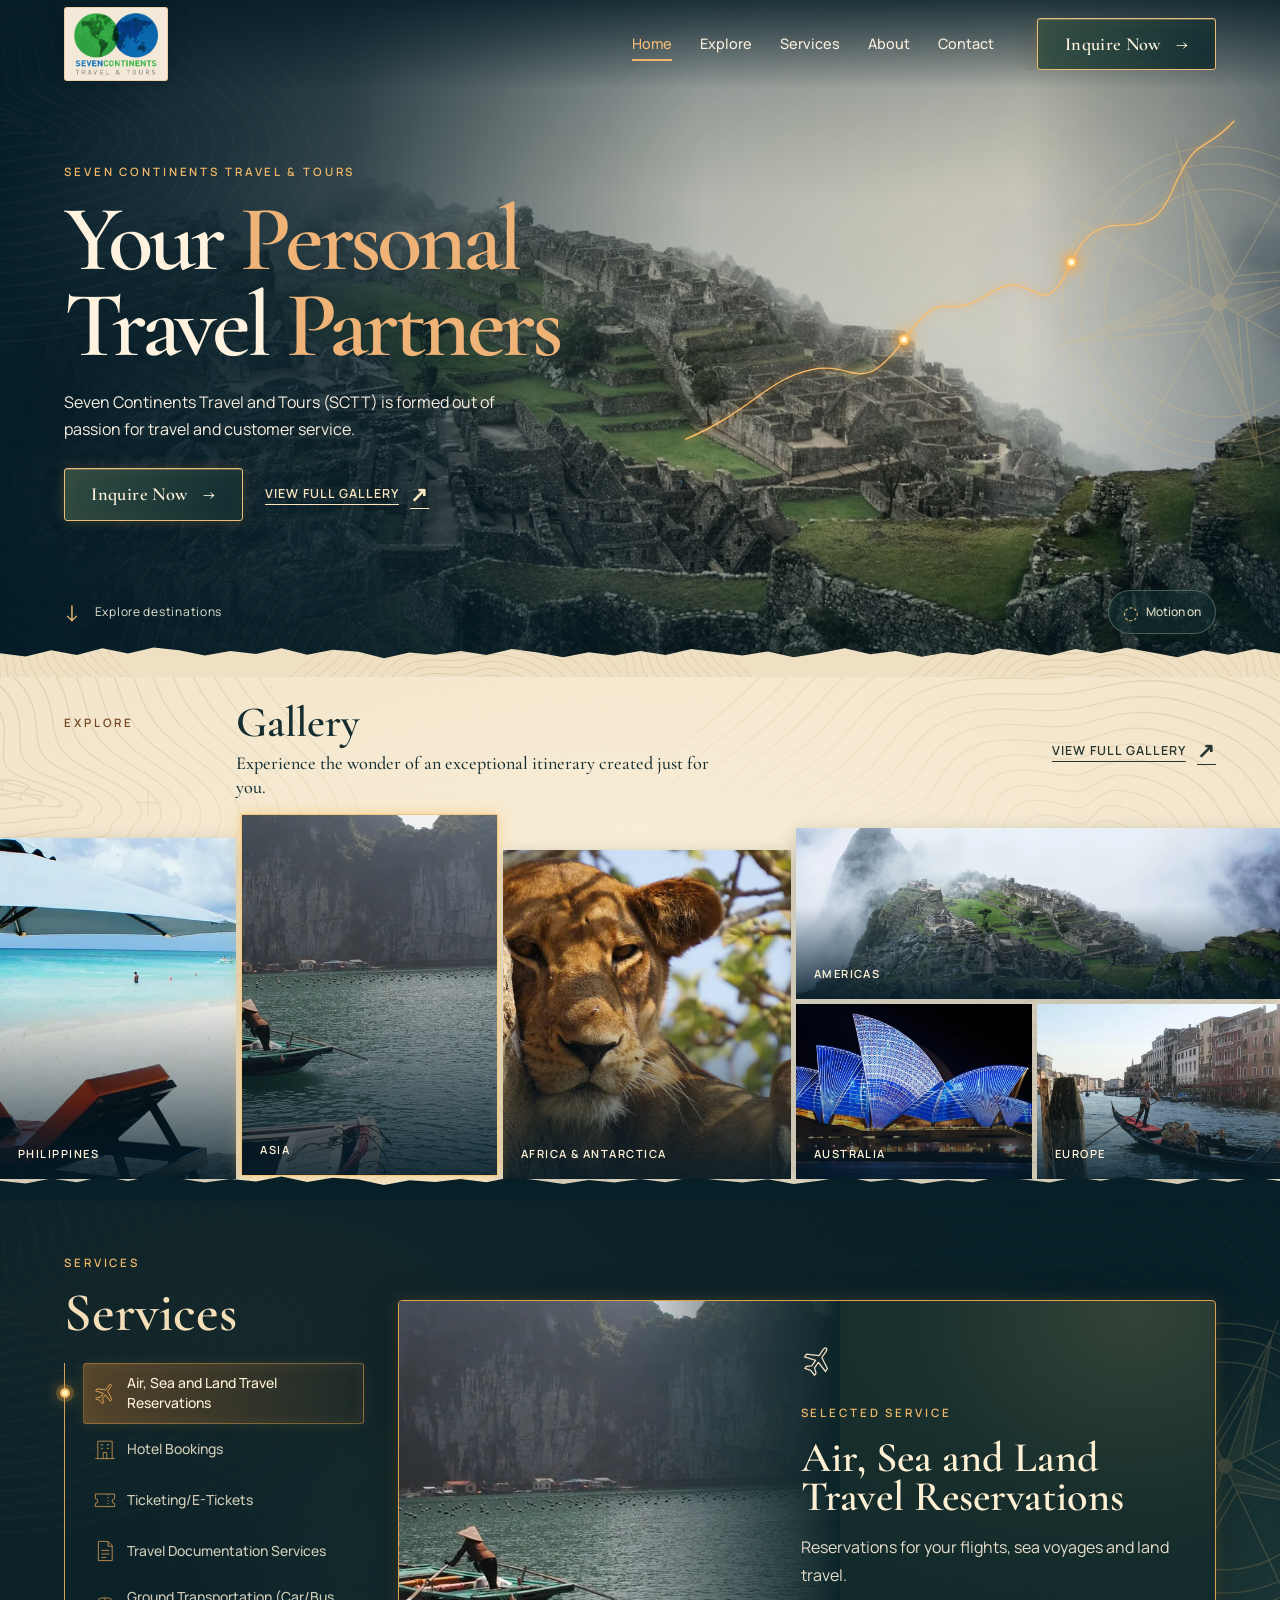
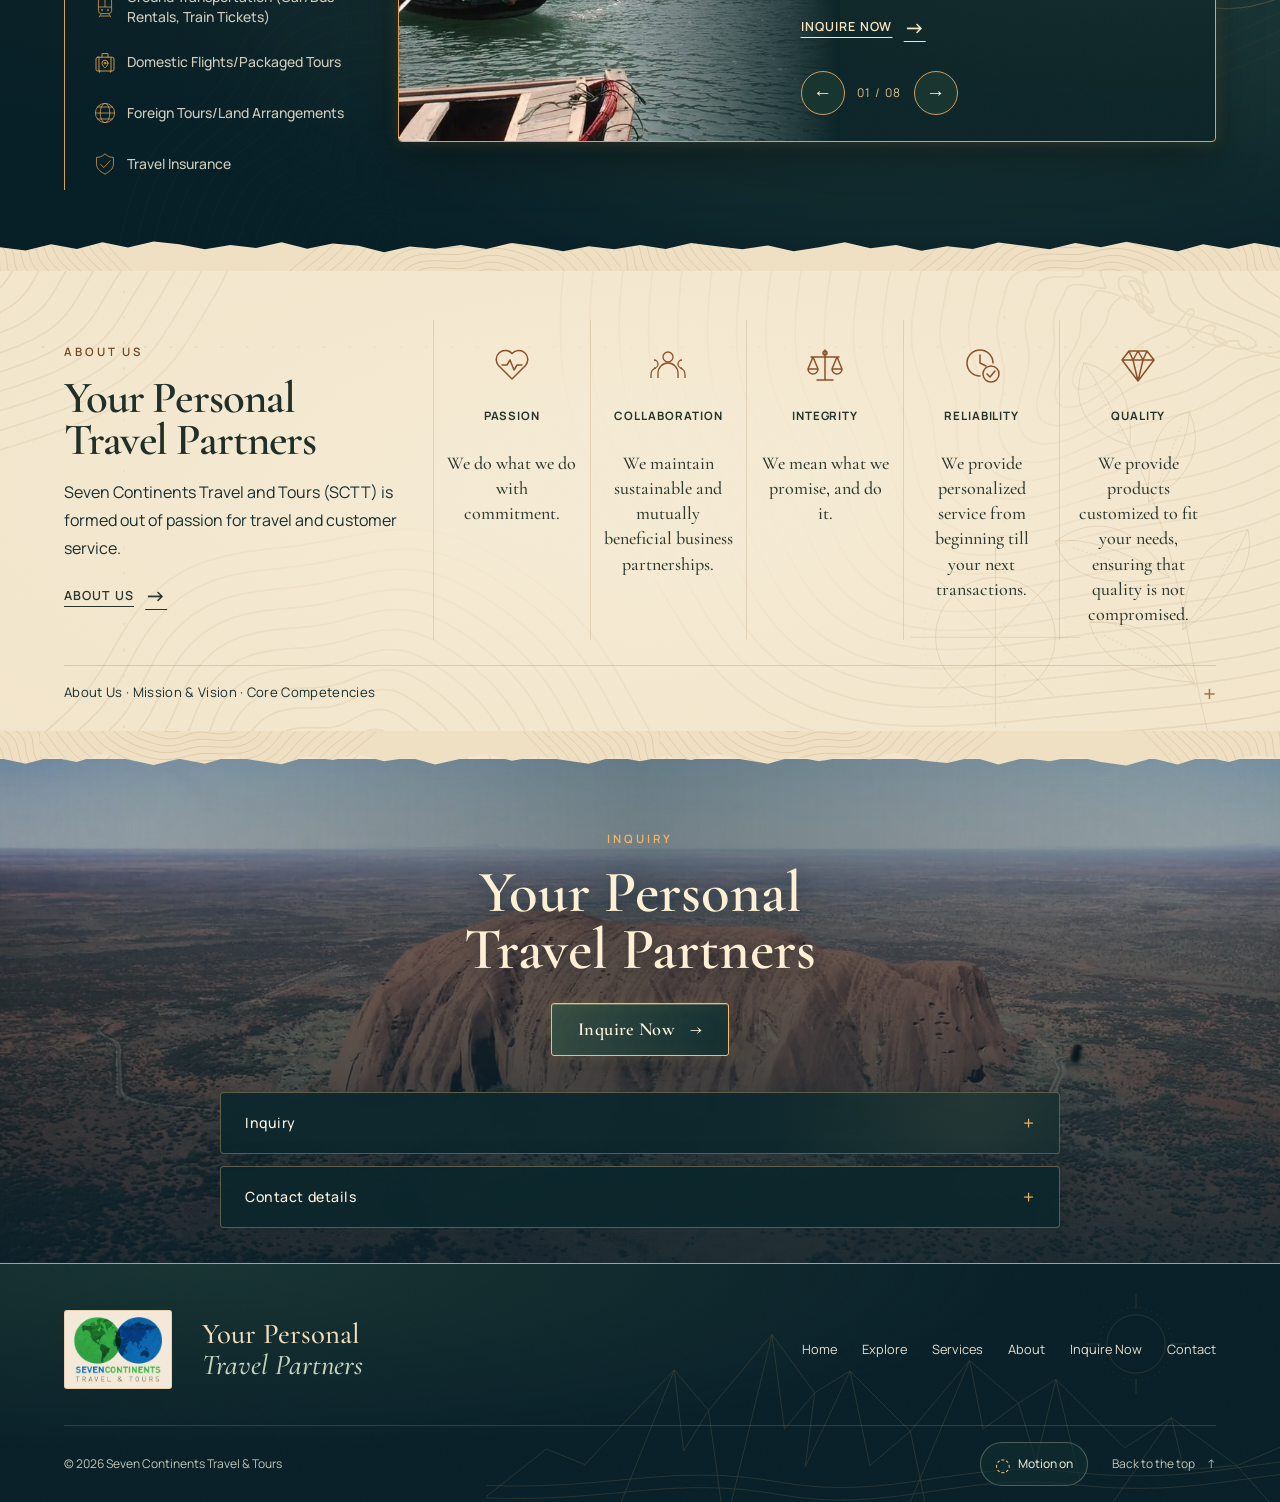
==== commit 46d15c0e: "Add files via upload" ====
--- a/SevenContinents-redesign/index.html
+++ b/SevenContinents-redesign/index.html
@@ -40,11 +40,11 @@
     <link rel="preconnect" href="https://fonts.googleapis.com">
     <link rel="preconnect" href="https://fonts.gstatic.com" crossorigin>
     <link
-      href="https://fonts.googleapis.com/css2?family=Cormorant+Garamond:wght@500;600;700&amp;family=Manrope:wght@400;500;600;700&amp;display=swap"
+      href="https://fonts.googleapis.com/css2?family=Cormorant+Garamond:ital,wght@0,500;0,600;0,700;1,500;1,600&amp;family=Manrope:wght@400;500;600;700&amp;display=swap"
       rel="stylesheet"
     >
-    <link rel="stylesheet" href="css/styles.css?v=atlas-20261029">
-    <script src="js/main.js?v=atlas-20261029" defer></script>
+    <link rel="stylesheet" href="css/styles.css?v=route-glow-1">
+    <script src="js/main.js?v=route-glow-1" defer></script>
   </head>
   <body class="home-atlas">
     <a class="skip-link" href="#main-content">Skip to main content</a>
@@ -62,12 +62,20 @@
           <path d="m100 12 13 75-13 13zM188 100l-75 13-13-13zM100 188l-13-75 13-13zM12 100l75-13 13 13z" fill="currentColor" opacity=".32"/>
           <circle cx="100" cy="100" r="5" fill="currentColor"/>
         </symbol>
-        <symbol id="atlas-leaf" viewBox="0 0 40 40"><path d="M9 34c1-11 9-17 21-25M12 28C-1 10 17 7 33 4c1 15-4 31-21 24Z" fill="none" stroke="currentColor" stroke-width="1.3"/></symbol>
+        <symbol id="atlas-passion" viewBox="0 0 40 40"><g fill="none" stroke="currentColor" stroke-width="1.5" stroke-linecap="round" stroke-linejoin="round"><path d="M20 34 6.5 20.5a9 9 0 0 1 13.5-12 9 9 0 0 1 13.5 12Z"/><path d="M10 20h5l3-5 4 10 3-5h5"/></g></symbol>
         <symbol id="atlas-people" viewBox="0 0 40 40"><g fill="none" stroke="currentColor" stroke-width="1.3"><circle cx="20" cy="12" r="5"/><path d="M10 33v-5a10 10 0 0 1 20 0v5M6 15a4 4 0 0 1 0 8M34 15a4 4 0 0 0 0 8M3 33v-3a7 7 0 0 1 5-7M37 33v-3a7 7 0 0 0-5-7"/></g></symbol>
         <symbol id="atlas-shield" viewBox="0 0 40 40"><path d="M20 3c5 5 10 6 14 6v12c0 8-9 13-14 16C15 34 6 29 6 21V9c4 0 9-1 14-6Zm-8 17 6 6 11-12" fill="none" stroke="currentColor" stroke-width="1.3"/></symbol>
         <symbol id="atlas-globe" viewBox="0 0 40 40"><g fill="none" stroke="currentColor" stroke-width="1.3"><circle cx="20" cy="20" r="16"/><ellipse cx="20" cy="20" rx="8" ry="16"/><path d="M4 20h32M7 10h26M7 30h26"/></g></symbol>
         <symbol id="atlas-mountain" viewBox="0 0 40 40"><path d="m2 33 13-22 7 11 5-17 11 28M10 20l5 4 5-5M24 15l4 3 3-3" fill="none" stroke="currentColor" stroke-width="1.3"/></symbol>
-        <symbol id="atlas-plane" viewBox="0 0 40 40"><path d="m4 22 12-3L28 5c3-3 7-3 8-1s0 5-3 8L20 23l-3 13-4-2 1-10-7 3Z" fill="none" stroke="currentColor" stroke-width="1.3"/></symbol>
+        <symbol id="atlas-plane" viewBox="0 0 40 40"><path d="M20 3c-1.2 0-2 1.6-2 4v8L5 22v4l13-4v8l-5 4v3l7-2 7 2v-3l-5-4v-8l13 4v-4l-13-7V7c0-2.4-.8-4-2-4Z" transform="rotate(35 20 20)" fill="none" stroke="currentColor" stroke-width="1.5" stroke-linecap="round" stroke-linejoin="round"/></symbol>
+        <symbol id="atlas-hotel" viewBox="0 0 40 40"><g fill="none" stroke="currentColor" stroke-width="1.3"><path d="M8 36V7h24v29M4 36h32M17 36V26h6v10M13 13h4m6 0h4m-14 6h4m6 0h4"/></g></symbol>
+        <symbol id="atlas-ticket" viewBox="0 0 40 40"><g fill="none" stroke="currentColor" stroke-width="1.3"><path d="M4 10h32v8a4 4 0 0 0 0 8v5H4v-5a4 4 0 0 0 0-8Z"/><path d="M25 10v21" stroke-dasharray="2 3"/></g></symbol>
+        <symbol id="atlas-document" viewBox="0 0 40 40"><g fill="none" stroke="currentColor" stroke-width="1.3"><path d="M9 4h16l7 7v25H9ZM25 4v8h7M14 19h13M14 25h13M14 31h8"/></g></symbol>
+        <symbol id="atlas-transport" viewBox="0 0 40 40"><g fill="none" stroke="currentColor" stroke-width="1.3"><rect x="9" y="5" width="22" height="26" rx="5"/><path d="M9 20h22M20 5v15M14 31l-4 6M26 31l4 6M12 35h16"/><circle cx="15" cy="25" r="1"/><circle cx="25" cy="25" r="1"/></g></symbol>
+        <symbol id="atlas-domestic-tours" viewBox="0 0 40 40"><g fill="none" stroke="currentColor" stroke-width="1.5" stroke-linecap="round" stroke-linejoin="round"><rect x="5" y="12" width="30" height="23" rx="3"/><path d="M15 12V6h10v6M10 12v23M30 12v23M11 35v2M29 35v2M25 22c0 4-5 8-5 8s-5-4-5-8a5 5 0 0 1 10 0Z"/><circle cx="20" cy="22" r="1.5"/></g></symbol>
+        <symbol id="atlas-integrity" viewBox="0 0 40 40"><g fill="none" stroke="currentColor" stroke-width="1.5" stroke-linecap="round" stroke-linejoin="round"><path d="M20 5v30M12 35h16M6 12h28M8 12 3 24h10L8 12M32 12 27 24h10l-5-12M3 24a5 5 0 0 0 10 0M27 24a5 5 0 0 0 10 0"/><circle cx="20" cy="8" r="2"/></g></symbol>
+        <symbol id="atlas-reliability" viewBox="0 0 40 40"><g fill="none" stroke="currentColor" stroke-width="1.5" stroke-linecap="round" stroke-linejoin="round"><path d="M31 18a13 13 0 1 0-13 13M18 10v8l6 3"/><circle cx="29" cy="29" r="8"/><path d="m25 29 3 3 5-6"/></g></symbol>
+        <symbol id="atlas-quality" viewBox="0 0 40 40"><g fill="none" stroke="currentColor" stroke-width="1.5" stroke-linecap="round" stroke-linejoin="round"><path d="M4 15 11 6h18l7 9-16 21ZM4 15h32M11 6l4 9 5-9 5 9 4-9M15 15l5 21 5-21"/></g></symbol>
       </defs>
     </svg>
 
@@ -99,6 +107,7 @@
         </button>
 
         <nav class="primary-navigation" id="primary-navigation" aria-label="Primary navigation" data-navigation>
+          <a href="index.html" aria-current="page">Home</a>
           <a href="gallery.html">Explore</a>
           <a href="index.html#services">Services</a>
           <a href="index.html#about">About</a>
@@ -108,8 +117,8 @@
       </div>
     </header>
 
-    <main class="site-main" id="main-content">
-      <section class="atlas-hero" data-atlas-scene aria-labelledby="atlas-hero-title">
+    <main class="site-main" id="main-content" tabindex="-1">
+      <section class="atlas-hero" data-atlas-scene data-ambient-surface aria-labelledby="atlas-hero-title">
         <div class="atlas-hero-media" data-hero-media aria-hidden="true">
           <picture>
             <source srcset="images/optimized/hero-machu-picchu.webp" type="image/webp">
@@ -130,13 +139,19 @@
           <svg class="atlas-hero-compass" aria-hidden="true"><use href="#atlas-compass"></use></svg>
           <div class="atlas-route-art" data-hero-route aria-hidden="true">
             <svg viewBox="0 0 720 520" role="presentation">
-              <path class="atlas-route-path" pathLength="1" d="M40 408C118 375 139 335 192 324S250 360 303 288 348 271 405 233 466 280 504 195 590 189 624 112 658 70 700 25"></path>
+              <defs><path id="atlas-hero-route-curve" pathLength="100" d="M40 408C118 375 139 335 192 324S250 360 303 288 348 271 405 233 466 280 504 195 590 189 624 112 658 70 700 25"></path></defs>
+              <use class="atlas-route-path" href="#atlas-hero-route-curve"></use>
+              <use class="atlas-route-current atlas-route-current-halo" href="#atlas-hero-route-curve"></use>
+              <use class="atlas-route-current" href="#atlas-hero-route-curve"></use>
+              <use class="atlas-route-current atlas-route-current-tip" href="#atlas-hero-route-curve"></use>
+              <circle class="atlas-waypoint-halo atlas-waypoint-halo-first" cx="303" cy="288" r="15"></circle>
+              <circle class="atlas-waypoint-halo atlas-waypoint-halo-second" cx="504" cy="195" r="15"></circle>
               <circle class="atlas-waypoint" cx="303" cy="288" r="5"></circle>
               <circle class="atlas-waypoint" cx="504" cy="195" r="5"></circle>
-              <circle class="atlas-waypoint-halo" cx="504" cy="195" r="15"></circle>
             </svg>
           </div>
         </div>
+        <div class="container atlas-hero-bottom"><a class="atlas-scroll-link" href="#explore"><span aria-hidden="true">↓</span> Explore destinations</a><button class="atlas-motion-toggle" type="button" data-site-motion aria-pressed="true"><span aria-hidden="true">◌</span> <span data-motion-label>Motion on</span></button></div>
       </section>
 
       <section class="atlas-section atlas-explore-section" id="explore" aria-labelledby="atlas-explore-title">
@@ -150,17 +165,17 @@
             <a class="atlas-text-link atlas-text-link-dark" href="gallery.html">View Full Gallery <span aria-hidden="true">↗</span></a>
           </div>
           <div class="atlas-destination-grid">
-            <a class="atlas-destination-card atlas-destination-card-wide reveal" href="gallery.html?region=philippines"><img src="images/optimized/imgi_7_philippines-2.webp" alt="White-sand beach and turquoise water in the Philippines" width="1600" height="614" loading="lazy" decoding="async"><span>Philippines</span></a>
-            <a class="atlas-destination-card atlas-destination-card-tall reveal" href="gallery.html?region=asia"><img src="images/optimized/imgi_9_asia-1.webp" alt="Boats crossing a bay surrounded by limestone formations in Asia" width="1600" height="614" loading="lazy" decoding="async"><span>Asia</span></a>
-            <a class="atlas-destination-card reveal" href="gallery.html?region=africa-antarctica"><img src="images/optimized/imgi_12_africa-antartica-1.webp" alt="Lioness resting in a tree in Africa" width="1600" height="614" loading="lazy" decoding="async"><span>Africa &amp; Antarctica</span></a>
-            <a class="atlas-destination-card reveal" href="gallery.html?region=americas"><img src="images/optimized/imgi_17_america-3.webp" alt="Machu Picchu surrounded by mist-covered mountains" width="1600" height="614" loading="lazy" decoding="async"><span>Americas</span></a>
-            <a class="atlas-destination-card atlas-destination-card-wide reveal" href="gallery.html?region=australia"><img src="images/optimized/imgi_18_australia-1.webp" alt="Sydney Opera House illuminated at night" width="1600" height="614" loading="lazy" decoding="async"><span>Australia</span></a>
-            <a class="atlas-destination-card reveal" href="gallery.html?region=europe"><img src="images/optimized/imgi_22_europe-2.webp" alt="Gondola traveling along a canal in Venice" width="1600" height="614" loading="lazy" decoding="async"><span>Europe</span></a>
-          </div>
-        </div>
-      </section>
-
-      <section class="atlas-section atlas-services-section" id="services" aria-labelledby="atlas-services-title">
+            <a class="atlas-destination-card atlas-destination-card-wide reveal" href="gallery.html?region=philippines#collection"><img src="images/optimized/imgi_7_philippines-2.webp" alt="White-sand beach and turquoise water in the Philippines" width="1600" height="614" loading="lazy" decoding="async"><span>Philippines</span></a>
+            <a class="atlas-destination-card atlas-destination-card-tall reveal" href="gallery.html?region=asia#collection"><img src="images/optimized/imgi_9_asia-1.webp" alt="Boats crossing a bay surrounded by limestone formations in Asia" width="1600" height="614" loading="lazy" decoding="async"><span>Asia</span></a>
+            <a class="atlas-destination-card reveal" href="gallery.html?region=africa-antarctica#collection"><img src="images/optimized/imgi_12_africa-antartica-1.webp" alt="Lioness resting in a tree in Africa" width="1600" height="614" loading="lazy" decoding="async"><span>Africa &amp; Antarctica</span></a>
+            <a class="atlas-destination-card reveal" href="gallery.html?region=americas#collection"><img src="images/optimized/imgi_17_america-3.webp" alt="Machu Picchu surrounded by mist-covered mountains" width="1600" height="614" loading="lazy" decoding="async"><span>Americas</span></a>
+            <a class="atlas-destination-card atlas-destination-card-wide reveal" href="gallery.html?region=australia#collection"><img src="images/optimized/imgi_18_australia-1.webp" alt="Sydney Opera House illuminated at night" width="1600" height="614" loading="lazy" decoding="async"><span>Australia</span></a>
+            <a class="atlas-destination-card reveal" href="gallery.html?region=europe#collection"><img src="images/optimized/imgi_22_europe-2.webp" alt="Gondola traveling along a canal in Venice" width="1600" height="614" loading="lazy" decoding="async"><span>Europe</span></a>
+          </div>
+        </div>
+      </section>
+
+      <section class="atlas-section atlas-services-section" id="services" data-ambient-surface aria-labelledby="atlas-services-title">
         <div class="atlas-map-texture" aria-hidden="true"></div>
         <svg class="atlas-services-compass" aria-hidden="true"><use href="#atlas-compass"></use></svg>
         <div class="container">
@@ -168,13 +183,14 @@
             <div class="atlas-services-index">
               <p class="atlas-eyebrow">Services</p>
               <h2 id="atlas-services-title">Services</h2>
+            <div class="atlas-service-mobile" data-service-mobile hidden><label for="service-choice">Choose a service</label><select id="service-choice" data-service-choice aria-controls="atlas-service-detail"></select></div>
             <div class="atlas-service-selector" role="tablist" aria-label="Choose a service" aria-orientation="vertical">
               <button class="atlas-service-option is-active" type="button" role="tab" aria-selected="true" aria-controls="atlas-service-detail" data-service-option="0" tabindex="0"><span>01</span><svg aria-hidden="true"><use href="#atlas-plane"></use></svg><strong>Air, Sea and Land Travel Reservations</strong></button>
-              <button class="atlas-service-option" type="button" role="tab" aria-selected="false" aria-controls="atlas-service-detail" data-service-option="1" tabindex="-1"><span>02</span><svg aria-hidden="true"><use href="#atlas-mountain"></use></svg><strong>Hotel Bookings</strong></button>
-              <button class="atlas-service-option" type="button" role="tab" aria-selected="false" aria-controls="atlas-service-detail" data-service-option="2" tabindex="-1"><span>03</span><svg aria-hidden="true"><use href="#atlas-plane"></use></svg><strong>Ticketing/E-Tickets</strong></button>
-              <button class="atlas-service-option" type="button" role="tab" aria-selected="false" aria-controls="atlas-service-detail" data-service-option="3" tabindex="-1"><span>04</span><svg aria-hidden="true"><use href="#atlas-leaf"></use></svg><strong>Travel Documentation Services</strong></button>
-              <button class="atlas-service-option" type="button" role="tab" aria-selected="false" aria-controls="atlas-service-detail" data-service-option="4" tabindex="-1"><span>05</span><svg aria-hidden="true"><use href="#atlas-compass"></use></svg><strong>Ground Transportation (Car/Bus Rentals, Train Tickets)</strong></button>
-              <button class="atlas-service-option" type="button" role="tab" aria-selected="false" aria-controls="atlas-service-detail" data-service-option="5" tabindex="-1"><span>06</span><svg aria-hidden="true"><use href="#atlas-plane"></use></svg><strong>Domestic Flights/Packaged Tours</strong></button>
+              <button class="atlas-service-option" type="button" role="tab" aria-selected="false" aria-controls="atlas-service-detail" data-service-option="1" tabindex="-1"><span>02</span><svg aria-hidden="true"><use href="#atlas-hotel"></use></svg><strong>Hotel Bookings</strong></button>
+              <button class="atlas-service-option" type="button" role="tab" aria-selected="false" aria-controls="atlas-service-detail" data-service-option="2" tabindex="-1"><span>03</span><svg aria-hidden="true"><use href="#atlas-ticket"></use></svg><strong>Ticketing/E-Tickets</strong></button>
+              <button class="atlas-service-option" type="button" role="tab" aria-selected="false" aria-controls="atlas-service-detail" data-service-option="3" tabindex="-1"><span>04</span><svg aria-hidden="true"><use href="#atlas-document"></use></svg><strong>Travel Documentation Services</strong></button>
+              <button class="atlas-service-option" type="button" role="tab" aria-selected="false" aria-controls="atlas-service-detail" data-service-option="4" tabindex="-1"><span>05</span><svg aria-hidden="true"><use href="#atlas-transport"></use></svg><strong>Ground Transportation (Car/Bus Rentals, Train Tickets)</strong></button>
+              <button class="atlas-service-option" type="button" role="tab" aria-selected="false" aria-controls="atlas-service-detail" data-service-option="5" tabindex="-1"><span>06</span><svg aria-hidden="true"><use href="#atlas-domestic-tours"></use></svg><strong>Domestic Flights/Packaged Tours</strong></button>
               <button class="atlas-service-option" type="button" role="tab" aria-selected="false" aria-controls="atlas-service-detail" data-service-option="6" tabindex="-1"><span>07</span><svg aria-hidden="true"><use href="#atlas-globe"></use></svg><strong>Foreign Tours/Land Arrangements</strong></button>
               <button class="atlas-service-option" type="button" role="tab" aria-selected="false" aria-controls="atlas-service-detail" data-service-option="7" tabindex="-1"><span>08</span><svg aria-hidden="true"><use href="#atlas-shield"></use></svg><strong>Travel Insurance</strong></button>
             </div>
@@ -204,11 +220,11 @@
               <a class="atlas-text-link atlas-text-link-dark" href="#company-details">About Us <span aria-hidden="true">→</span></a>
             </div>
             <div class="atlas-values-band" id="values" aria-label="Core Values">
-              <article><svg aria-hidden="true"><use href="#atlas-leaf"></use></svg><h3>Passion</h3><p>We do what we do with commitment.</p></article>
+              <article><svg aria-hidden="true"><use href="#atlas-passion"></use></svg><h3>Passion</h3><p>We do what we do with commitment.</p></article>
               <article><svg aria-hidden="true"><use href="#atlas-people"></use></svg><h3>Collaboration</h3><p>We maintain sustainable and mutually beneficial business partnerships.</p></article>
-              <article><svg aria-hidden="true"><use href="#atlas-shield"></use></svg><h3>Integrity</h3><p>We mean what we promise, and do it.</p></article>
-              <article><svg aria-hidden="true"><use href="#atlas-compass"></use></svg><h3>Reliability</h3><p>We provide personalized service from beginning till your next transactions.</p></article>
-              <article><svg aria-hidden="true"><use href="#atlas-globe"></use></svg><h3>Quality</h3><p>We provide products customized to fit your needs, ensuring that quality is not compromised.</p></article>
+              <article><svg aria-hidden="true"><use href="#atlas-integrity"></use></svg><h3>Integrity</h3><p>We mean what we promise, and do it.</p></article>
+              <article><svg aria-hidden="true"><use href="#atlas-reliability"></use></svg><h3>Reliability</h3><p>We provide personalized service from beginning till your next transactions.</p></article>
+              <article><svg aria-hidden="true"><use href="#atlas-quality"></use></svg><h3>Quality</h3><p>We provide products customized to fit your needs, ensuring that quality is not compromised.</p></article>
             </div>
           </div>
           <details class="atlas-company-details" id="company-details">
@@ -234,13 +250,15 @@
           </div>
           <details class="atlas-inquiry-form-wrap" id="inquiry-form">
             <summary>Inquiry <span aria-hidden="true">+</span></summary>
-            <p>All fields are required.</p>
+            <p class="atlas-form-intro">All fields are required.</p>
+            <p class="atlas-form-notice" data-form-availability>Online inquiries are not available yet. Messages cannot be sent from this form.</p>
             <form class="inquiry-form" action="https://api.web3forms.com/submit" method="post" novalidate data-inquiry-form>
               <input type="hidden" name="access_key" value="YOUR_WEB3FORMS_KEY">
               <div class="form-honeypot" aria-hidden="true">
                 <label for="botcheck">Leave this field empty</label>
                 <input id="botcheck" type="checkbox" name="botcheck" tabindex="-1" autocomplete="off">
               </div>
+              <div class="form-error-summary" data-form-errors tabindex="-1" aria-labelledby="form-errors-title" hidden><h3 id="form-errors-title">Please check your details</h3><ul></ul></div>
               <div class="form-grid">
                 <div class="form-field"><label for="full-name">Full name</label><input id="full-name" type="text" name="name" autocomplete="name" aria-describedby="full-name-error" required data-validate><p class="field-error" id="full-name-error" data-error-for="full-name"></p></div>
                 <div class="form-field"><label for="email">Email</label><input id="email" type="email" name="email" autocomplete="email" aria-describedby="email-error" required data-validate><p class="field-error" id="email-error" data-error-for="email"></p></div>
@@ -270,13 +288,14 @@
       </section>
     </main>
 
-    <footer class="site-footer atlas-footer">
+    <footer class="site-footer atlas-site-footer">
+      <svg class="atlas-footer-landscape" viewBox="0 0 800 200" fill="none" aria-hidden="true"><g stroke="currentColor" stroke-width=".7"><path d="M0 195 58 149 95 164 181 73 214 112 275 39 316 95 350 74 408 132 465 64 512 105 548 82 614 148 659 119 722 165 800 132M130 200l51-127 9 78 24-39 12 88M236 200l39-161 12 91 29-35-9 71 43-92 19 91 39-33 14 68M408 200l57-136 13 66 34-25 17 56 19-79 23 96M603 200l56-81 12 50 51-4 31 35M0 184c120 5 177-22 283-3s174-22 279-10 156-7 238-13M0 196c120 5 177-22 283-3s174-22 279-10 156-7 238-13"/><circle cx="625" cy="48" r="28"/><circle cx="625" cy="48" r="35" stroke-dasharray="1 5"/><path d="M625 0v14m0 68v14m-48-48h14m68 0h14"/></g></svg>
       <div class="container atlas-footer-main">
         <a class="footer-logo" href="index.html" aria-label="Seven Continents Travel and Tours home"><img src="images/imgi_1_seven-contenents-travel-tours-logo.png" alt="Seven Continents Travel and Tours" width="221" height="164" loading="lazy" decoding="async"></a>
-        <nav aria-label="Footer navigation"><a href="gallery.html">Explore</a><a href="#services">Services</a><a href="#about">About</a><a href="#mission-vision">Mission &amp; Vision</a><a href="#inquire">Inquire Now</a><a href="#contact">Contact</a></nav>
-        <svg class="atlas-footer-compass" aria-hidden="true"><use href="#atlas-compass"></use></svg>
+        <p class="atlas-footer-signature">Your Personal<br><em>Travel Partners</em></p>
+        <nav aria-label="Footer navigation"><a href="index.html">Home</a><a href="gallery.html">Explore</a><a href="index.html#services">Services</a><a href="index.html#about">About</a><a href="index.html#inquire">Inquire Now</a><a href="index.html#contact">Contact</a></nav>
       </div>
-      <div class="container atlas-footer-bottom"><p>&copy; 2026 Seven Continents Travel &amp; Tours</p><p>Your Personal Travel Partners</p></div>
+      <div class="container atlas-footer-bottom"><p>&copy; 2026 Seven Continents Travel &amp; Tours</p><div class="atlas-footer-tools"><button class="atlas-motion-toggle" type="button" data-site-motion aria-pressed="true"><span aria-hidden="true">◌</span> <span data-motion-label>Motion on</span></button><a href="#main-content">Back to the top <span aria-hidden="true">↑</span></a></div></div>
     </footer>
   </body>
 </html>
--- a/SevenContinents-redesign/css/styles.css
+++ b/SevenContinents-redesign/css/styles.css
@@ -8,8 +8,8 @@
   --white: #ffffff;
   --border: #d8e3ea;
   --shadow-soft: 0 14px 36px rgb(15 42 67 / 10%);
-  --font-heading: "Playfair Display", Georgia, serif;
-  --font-body: "Inter", Arial, sans-serif;
+  --font-heading: "Cormorant Garamond", Georgia, serif;
+  --font-body: "Manrope", "Segoe UI", Arial, sans-serif;
   --container: 1180px;
   --header-height: 88px;
 }
@@ -63,6 +63,7 @@
 }
 
 .skip-link {
+  clip-path: inset(50%);
   position: fixed;
   top: 0.75rem;
   left: 0.75rem;
@@ -77,6 +78,7 @@
 }
 
 .skip-link:focus {
+  clip-path: none;
   transform: translateY(0);
 }
 
@@ -231,6 +233,8 @@
   min-height: 52vh;
 }
 
+.site-main:focus { outline:none; }
+
 h1,
 h2,
 h3 {
@@ -1518,54 +1522,144 @@
   color: var(--atlas-ink);
   font-family: var(--font-body);
 }
+
+/* Shared finishing system: navigation, focus, paper grain and footer. */
+:is(.home-atlas,.gallery-atlas) { --header-height:88px; --atlas-grain:url("data:image/svg+xml,%3Csvg%20xmlns%3D%22http%3A%2F%2Fwww.w3.org%2F2000%2Fsvg%22%20width%3D%22160%22%20height%3D%22160%22%3E%3Cfilter%20id%3D%22n%22%3E%3CfeTurbulence%20type%3D%22fractalNoise%22%20baseFrequency%3D%22.85%22%20numOctaves%3D%223%22%20stitchTiles%3D%22stitch%22%2F%3E%3CfeColorMatrix%20type%3D%22saturate%22%20values%3D%220%22%2F%3E%3CfeComponentTransfer%3E%3CfeFuncA%20type%3D%22linear%22%20slope%3D%22.045%22%2F%3E%3C%2FfeComponentTransfer%3E%3C%2Ffilter%3E%3Crect%20width%3D%22100%25%22%20height%3D%22100%25%22%20filter%3D%22url(%23n)%22%20opacity%3D%22.7%22%2F%3E%3C%2Fsvg%3E"); --atlas-botanical:url("data:image/svg+xml,%3Csvg%20xmlns%3D%22http%3A%2F%2Fwww.w3.org%2F2000%2Fsvg%22%20width%3D%22400%22%20height%3D%22450%22%20viewBox%3D%220%200%20400%20450%22%20fill%3D%22none%22%3E%3Cg%20stroke%3D%22%239c7447%22%20stroke-width%3D%22.7%22%20opacity%3D%22.25%22%3E%3Cpath%20d%3D%22M330%20450C300%20350%20300%20240%20238%20110M310%20372Q244%20294%20194%20302M295%20310Q351%20239%20366%20201M281%20253Q202%20206%20157%20214M258%20172Q303%20111%20302%2073M238%20110Q210%2052%20188%2020%22%2F%3E%3Cpath%20d%3D%22M308%20367Q208%20360%20194%20302Q273%20296%20308%20367M295%20310Q297%20214%20366%20201Q379%20257%20295%20310M281%20253Q174%20272%20157%20214Q224%20167%20281%20253M258%20172Q255%2083%20302%2073Q328%20130%20258%20172M238%20110Q164%2088%20188%2020Q243%2034%20238%20110%22%2F%3E%3Cpath%20d%3D%22m210%20316%2086%2045m18-72%2040-73m-178%205%2089%2029m2-94%2026-66m-93-47%2031%2059%22%20stroke-dasharray%3D%222%203%22%2F%3E%3Ccircle%20cx%3D%2292%22%20cy%3D%22318%22%20r%3D%2265%22%2F%3E%3Ccircle%20cx%3D%2292%22%20cy%3D%22318%22%20r%3D%2278%22%20stroke-dasharray%3D%221%208%22%2F%3E%3Cpath%20d%3D%22M92%20221v194M0%20318h184m-155-63%20126%20126M29%20381l126-126%22%2F%3E%3C%2Fg%3E%3C%2Fsvg%3E"); }
+html { scroll-padding-top:110px; }
+:is(.home-atlas,.gallery-atlas) :is(h1,h2,h3) { text-wrap:balance; }
+:is(.home-atlas,.gallery-atlas) :is(a,button,summary,input,textarea,select):focus-visible { outline:2px solid #edbb72;outline-offset:5px; }
+:is(.home-atlas,.gallery-atlas) :is(input,textarea,select) { scroll-margin-block:120px 40px; }
+:is(.home-atlas,.gallery-atlas) ::selection { background:#c58b48;color:#fff8e8; }
+:is(.home-atlas,.gallery-atlas) .site-header { position:fixed;inset:0 0 auto;min-height:var(--header-height);color:#fff1d9;background:linear-gradient(#061d27cc,transparent);border:0;box-shadow:none; }
+:is(.home-atlas,.gallery-atlas) .site-header.is-scrolled { background:#09242bf2;box-shadow:0 1px 0 #d4ab6860,0 8px 35px #051b2426;backdrop-filter:blur(18px); }
+:is(.home-atlas,.gallery-atlas).menu-open .site-header { backdrop-filter:none; }
+:is(.home-atlas,.gallery-atlas) .header-inner { min-height:var(--header-height);gap:2rem; }
+:is(.home-atlas,.gallery-atlas) .brand { padding:5px 9px;background:#f4e9d8;border:1px solid #e3c38e99;border-radius:3px;box-shadow:0 4px 22px #0003; }
+:is(.home-atlas,.gallery-atlas) .brand img { width:84px;height:auto; }
+:is(.home-atlas,.gallery-atlas) .primary-navigation { background:#071f29; }
+:is(.home-atlas,.gallery-atlas) .primary-navigation > a:not(.button) { color:#f9eedb;font-size:.9rem;font-weight:500; }
+:is(.home-atlas,.gallery-atlas) .primary-navigation > a:not(.button)::after { background:#efb668; }
+:is(.home-atlas,.gallery-atlas) .primary-navigation > a[aria-current="page"] { color:#f2bc75; }
+:is(.home-atlas,.gallery-atlas) .primary-navigation > a[aria-current="page"]::after { transform:scaleX(1); }
+:is(.home-atlas,.gallery-atlas) .menu-toggle { color:#f8e9cf;background:#123137;border:1px solid #c6a77b;border-radius:3px; }
+:is(.home-atlas,.gallery-atlas) .button { position:relative;min-height:48px;gap:.9rem;padding:.9rem 1.65rem;border-radius:3px;font:600 1.15rem/1.2 var(--font-heading);letter-spacing:.02em; }
+:is(.home-atlas,.gallery-atlas) .button-primary { color:#fff4de;border:1px solid #efbc75;background:linear-gradient(120deg,#355043e8,#102c31f5);box-shadow:inset 0 1px 0 #ffe4ab44,inset 0 0 18px #dba75c12,0 0 13px #db9c4a40,0 8px 24px #041a2633; }
+:is(.home-atlas,.gallery-atlas) .button-primary:hover { color:#fffaf0;background:#345344;box-shadow:inset 0 0 22px #f2cb6740,0 0 24px #eab76677,0 10px 30px #041a2633;transform:translateY(-2px); }
+:is(.home-atlas,.gallery-atlas) .button:active { transform:translateY(0); }
+:is(.home-atlas,.gallery-atlas) .button:disabled { cursor:not-allowed; }
+.atlas-motion-toggle,.exhibit-motion-toggle { display:inline-flex;align-items:center;justify-content:center;gap:7px;min-height:44px;padding:8px 14px;border:1px solid #a9b59c66;border-radius:30px;background:#12303199;color:#e1ddc6;cursor:pointer;font:500 .75rem/1.3 var(--font-body); }
+.atlas-motion-toggle > span:first-child { color:#f0c480;font-size:1.1rem; }
+.atlas-motion-toggle:hover,.exhibit-motion-toggle:hover { border-color:#e7be7c;background:#26453c; }
+.atlas-motion-toggle:disabled,.exhibit-motion-toggle:disabled { opacity:.7;cursor:default; }
+:is(.home-atlas,.gallery-atlas) .atlas-site-footer { position:relative;isolation:isolate;overflow:hidden;padding:46px 0 0;border-top:1px solid #c49a65;background:radial-gradient(ellipse at 15% 0,#25463b88,transparent 55%),var(--atlas-grain),#071e27; }
+:is(.home-atlas,.gallery-atlas) .atlas-site-footer::before { display:block;content:"";position:absolute;inset:0;z-index:-1;background-image:var(--atlas-topo);background-size:1450px 1000px;opacity:.12;mask-image:linear-gradient(90deg,#000,transparent 60%);pointer-events:none; }
+.atlas-footer-landscape { position:absolute;bottom:0;right:-3%;width:min(65%,900px);height:auto;color:#c19d68;opacity:.22;z-index:-1;pointer-events:none; }
+.atlas-footer-main { display:flex;align-items:center;gap:30px; }
+:is(.home-atlas,.gallery-atlas) .footer-logo { padding:6px 9px;background:#f4e9d8;border:1px solid #dbba8580;border-radius:3px;box-shadow:none;flex-shrink:0; }
+:is(.home-atlas,.gallery-atlas) .footer-logo img { width:88px; }
+.atlas-footer-signature { margin:0;color:#f1ddba;font:500 1.8rem/1.05 var(--font-heading); }
+.atlas-footer-signature em { font-weight:500;color:#c4d3ba; }
+.atlas-footer-main nav { display:flex;justify-content:flex-end;flex:1;gap:6px 25px;flex-wrap:wrap; }
+.atlas-footer-main nav a { display:inline-flex;align-items:center;min-height:44px;color:#e3ddcd;font-size:.8rem;text-decoration:none;text-underline-offset:6px; }
+.atlas-footer-main nav a:hover { color:#f7c67e;text-decoration:underline; }
+.atlas-footer-bottom { display:flex;align-items:center;justify-content:space-between;gap:20px;margin-top:36px;padding:16px 0;border-top:1px solid #c2b28e33;color:#c4c7b7;font-size:.75rem; }
+.atlas-footer-bottom p { margin:0; }
+.atlas-footer-tools { display:flex;align-items:center;gap:24px; }
+.atlas-footer-tools > a { display:inline-flex;align-items:center;gap:12px;min-height:44px;text-decoration:none; }
+.atlas-footer-tools > a:hover { color:#f7c67e; }
+@media(min-width:1024px) {
+ :is(.home-atlas,.gallery-atlas) .primary-navigation { background:none;gap:clamp(18px,2.2vw,34px); }
+ :is(.home-atlas,.gallery-atlas) .nav-cta { margin-left:15px; }
+}
+@media(max-width:1023px) {
+ :is(.home-atlas,.gallery-atlas) .primary-navigation { justify-content:flex-start;padding-top:120px;gap:0;background:radial-gradient(ellipse at 90% 80%,#2c514955,transparent 60%),var(--atlas-grain),#071f29; }
+ :is(.home-atlas,.gallery-atlas) .primary-navigation > a:not(.button) { font:500 1.8rem/1.15 var(--font-heading);padding:12px;border-bottom:1px solid #b89a6633;text-align:left; }
+ :is(.home-atlas,.gallery-atlas) .primary-navigation .nav-cta { margin:24px 0 10px;width:100%; }
+ .atlas-footer-main { flex-wrap:wrap;gap:20px; }
+ .atlas-footer-main nav { flex-basis:100%;justify-content:flex-start; }
+}
+@media(max-width:520px) {
+ :is(.home-atlas,.gallery-atlas) { --header-height:80px; }
+ :is(.home-atlas,.gallery-atlas) .brand img { width:72px; }
+ .atlas-footer-signature { font-size:1.6rem; }
+ .atlas-footer-bottom { flex-direction:column;align-items:flex-start;gap:8px;margin-top:22px; }
+ .atlas-footer-tools { width:100%;justify-content:space-between;gap:10px; }
+ .atlas-footer-landscape { width:100%;opacity:.15; }
+}
+html[data-motion="off"] { scroll-behavior:auto; }
+html[data-motion="off"] *,html[data-motion="off"] *::before,html[data-motion="off"] *::after { animation:none!important;transition:none!important; }
+html[data-motion="off"] .atlas-route-path { stroke-dashoffset:0; }
+html[data-motion="off"] :is(.atlas-route-art,.reveal) { transform:none!important;opacity:1; }
+
 .home-atlas .container { width: min(100% - 8rem, 1280px); }
 .home-atlas .site-main { overflow: clip; }
 .home-atlas :is(a,button,summary,input,textarea):focus-visible { outline: 3px solid var(--atlas-gold); outline-offset: 5px; }
 .home-atlas :is(section,details,[id]) { scroll-margin-top: 110px; }
 .atlas-definitions { position: absolute; width: 0; height: 0; overflow: hidden; }
 .home-atlas h1,.home-atlas h2,.home-atlas h3 { font-family: var(--font-heading); font-weight: 600; }
-.home-atlas .site-header { position: absolute; inset: 0 0 auto; color: #fff5e7; min-height: var(--header-height); background: linear-gradient(#061d26c9,transparent); border: 0; box-shadow: none; }
-.home-atlas .site-header.is-scrolled { background: linear-gradient(#061d26e6,transparent); backdrop-filter: none; box-shadow: none; }
-.home-atlas .header-inner { min-height: var(--header-height); gap: 2rem; }
-.home-atlas .brand { padding: 6px 9px; background: #f5ead8f2; border: 1px solid #d2ac7280; border-radius: 2px; box-shadow: 0 4px 22px #0004; }
-.home-atlas .brand img { width: 94px; height: auto; }
-.home-atlas .primary-navigation { background: #071f27fa; }
-.home-atlas .primary-navigation > a:not(.button) { color: #fff4df; font-size: .95rem; font-weight: 500; }
-.home-atlas .primary-navigation > a:not(.button)::after { background: var(--atlas-gold); }
-.home-atlas .menu-toggle { color: #f8e9cf; background: #0c282c; border: 1px solid #d3a46880; border-radius: 2px; }
-.home-atlas .button { gap: .8rem; padding: .85rem 1.7rem; min-height: 48px; border-radius: 2px; font: 600 1.1rem/1.1 var(--font-heading); letter-spacing: .025em; }
-.home-atlas .button-primary { color: #fff4e0; background: linear-gradient(120deg,#294232dd,#102c2cf2); border: 1px solid #efb668; box-shadow: inset 0 0 14px #f3be5e19,0 0 9px #efb66880,0 0 25px #c37b2533; }
 .home-atlas .button-primary::after { content: "→"; }
-.home-atlas .button-primary:hover { color: #fff; background: #38513a; box-shadow: inset 0 0 20px #f3be5e30,0 0 17px #efb668a0,0 0 38px #c37b254d; transform: translateY(-2px); }
 .atlas-hero { position: relative; isolation: isolate; min-height: 570px; height: min(74svh,730px); color: #fff4e6; background: var(--atlas-navy); }
 .atlas-hero-media,.atlas-hero-scrim { position: absolute; inset: 0; z-index: -2; }
 .atlas-hero-media { overflow: hidden; }
 .atlas-hero-media picture { display: block; width: 100%; height: 100%; }
 .atlas-hero-media img { width: 100%; height: 100%; object-fit: cover; object-position: 55% 54%; filter: saturate(.9) sepia(.19) contrast(1.1); }
 .atlas-hero-scrim { z-index: -1; background: linear-gradient(90deg,#041c27fa 0%,#041c27ce 27%,#041c2740 55%,#10221d24 80%,#071e2980),linear-gradient(0deg,#071f2790,transparent 30%,#071f271c 70%,#071f2770); }
-.atlas-hero::before { content:""; position:absolute; inset:0; pointer-events:none; background: radial-gradient(ellipse at 76% 18%,#ffcb753d,transparent 50%),var(--atlas-topo); background-size: auto,840px 610px; opacity: .23; mix-blend-mode: screen; }
-.atlas-hero-inner { position: relative; display: flex; align-items: center; height: 100%; padding-block: 122px 64px; }
+.atlas-hero::after,.atlas-services-section::after { content:"";position:absolute;inset:0;z-index:-1;pointer-events:none;background:radial-gradient(ellipse at 75% 30%,#e8b96820,transparent 55%); }
+.atlas-services-section::after { background:radial-gradient(ellipse at 80% 60%,#86b79122,transparent 55%),radial-gradient(ellipse at 20% 20%,#d99f5a10,transparent 55%); }
+@media(prefers-reduced-motion:no-preference) and (hover:hover) and (pointer:fine) {
+ [data-ambient-surface]::after { animation:atlas-ambient-light 16s ease-in-out infinite alternate;animation-play-state:paused; }
+ [data-ambient-surface][data-ambient-visible]::after { animation-play-state:running; }
+}
+@keyframes atlas-ambient-light { from { opacity:.35;transform:translateX(-12px); } to { opacity:1;transform:translateX(12px); } }
+.atlas-hero::before { content:""; position:absolute; inset:0; pointer-events:none; background: radial-gradient(ellipse at 76% 18%,#ffcb753d,transparent 50%),var(--atlas-topo); background-size:auto,1350px 950px;opacity:.13; mix-blend-mode: screen; }
+.atlas-hero-inner { position: relative; display: flex; align-items: center; height: 100%; padding-block:122px 105px; }
 .atlas-hero-content { position: relative; z-index: 2; max-width: 640px; }
-.atlas-eyebrow { margin: 0 0 1rem; color: var(--atlas-gold); font: 600 .68rem/1.65 var(--font-body); letter-spacing: .25em; text-transform: uppercase; }
+.atlas-eyebrow { margin: 0 0 1rem; color: var(--atlas-gold); font:600 .72rem/1.65 var(--font-body); letter-spacing: .25em; text-transform: uppercase; }
 .atlas-eyebrow-dark { color: #744622; }
 .atlas-hero h1 { margin: 0 0 1.25rem; color: #fff3df; font-size: clamp(4rem,7.3vw,7.2rem); line-height: .92; letter-spacing: -.045em; }
 .atlas-hero-accent { color: #efb378; }
 .atlas-hero-content > p:not(.atlas-eyebrow) { max-width: 440px; font: 400 1rem/1.65 var(--font-body); color: #f7eedf; margin-bottom: 1.6rem; }
 .atlas-hero-actions { display: flex; gap: 1.4rem; align-items: center; flex-wrap: wrap; }
-.atlas-text-link { display: inline-flex; align-items: center; gap: .7rem; min-height: 44px; color: #f9e5bf; font: 600 .72rem/1.4 var(--font-body); letter-spacing: .08em; text-transform: uppercase; text-decoration-thickness: 1px; text-underline-offset: 6px; }
+.atlas-hero-bottom { position:absolute;bottom:32px;left:0;right:0;display:flex;justify-content:space-between;align-items:center;gap:20px; }
+.atlas-scroll-link { display:inline-flex;align-items:center;gap:14px;min-height:44px;font-size:.75rem;letter-spacing:.06em;color:#e8e5d1;text-decoration:none; }
+.atlas-scroll-link span { color:#efbb72;font-size:1.4rem; }
+.atlas-text-link { display: inline-flex; align-items: center; gap: .7rem; min-height: 44px; color: #f9e5bf; font:600 .78rem/1.4 var(--font-body); letter-spacing: .08em; text-transform: uppercase; text-decoration-thickness: 1px; text-underline-offset: 6px; }
 .atlas-text-link span { font-size: 1.3rem; transition: transform .2s; }
 .atlas-text-link:hover span { transform: translateX(5px); }
 .atlas-text-link-dark { color: #29362d; }
-.atlas-route-art { position: absolute; inset: 15% -3% auto auto; width: 52%; pointer-events:none; transform: translate(var(--route-shift-x,0px),var(--route-shift-y,0px)); transition: transform .5s ease; }
+.atlas-route-art { --route-cycle:8s;position: absolute; inset: 15% -3% auto auto; width: 52%; pointer-events:none; transform: translate(var(--route-shift-x,0px),var(--route-shift-y,0px)); transition: transform .5s ease; }
 .atlas-route-art svg { width: 100%; height: auto; overflow: visible; }
-.atlas-route-path { fill: none; stroke: #ffbe68; stroke-width: 1.5; stroke-dasharray: 1; stroke-dashoffset: 1; filter: drop-shadow(0 0 5px #f8a63d); animation: atlas-route 2.2s .4s ease-out forwards; }
+.atlas-route-path { fill: none; stroke: #ffbe68; stroke-width: 1.5; stroke-dasharray: 100; stroke-dashoffset: 100; filter: drop-shadow(0 0 5px #f8a63d); animation: atlas-route 2.2s .4s ease-out forwards; }
+.atlas-route-current { fill:none;stroke:#ffe7a8;stroke-width:2.4;stroke-linecap:round;stroke-dasharray:10 122;stroke-dashoffset:10;opacity:0; }
+.atlas-route-current-halo { stroke:#ffb653;stroke-width:8;filter:blur(3px); }
+.atlas-route-current-tip { stroke:#fff9dc;stroke-width:4;stroke-dasharray:.6 131.4;stroke-dashoffset:.6;filter:drop-shadow(0 0 5px #ffb653); }
 .atlas-waypoint { fill: #fff8d3; stroke: #ffc168; stroke-width: 3; filter: drop-shadow(0 0 5px #ff9c27) drop-shadow(0 0 12px #ffb64d); }
-.atlas-waypoint-halo { fill: #f9b54916; stroke: #eab675; stroke-width: .8; animation: atlas-glow 2s ease-in-out 2; }
-.atlas-hero-compass { position:absolute; right:-15%; top:20%; width:340px; height:340px; color: #e0be7f; opacity:.27; pointer-events:none; transform: rotate(-15deg); }
+.atlas-waypoint-halo { fill:#f9b5490d;stroke:#eab675;stroke-width:.8;opacity:.45;transform-box:fill-box;transform-origin:center; }
+.atlas-hero-compass { position:absolute; right:-15%; top:20%; width:340px; height:340px; color: #e0be7f; opacity:.27; pointer-events:none; transform: rotate(-15deg);transform-origin:center; }
 @keyframes atlas-route { to { stroke-dashoffset: 0; } }
-@keyframes atlas-glow { 50% { opacity:.3; } }
+@keyframes atlas-route-current { 0% { stroke-dashoffset:10;opacity:0; } 8%,86% { opacity:.9; } 100% { stroke-dashoffset:-102;opacity:0; } }
+@keyframes atlas-route-tip { 0% { stroke-dashoffset:.6;opacity:0; } 8%,86% { opacity:1; } 100% { stroke-dashoffset:-111.4;opacity:0; } }
+@keyframes atlas-waypoint-ripple { 0%,38%,100% { transform:scale(.65);opacity:0; } 6% { opacity:.65; } 30% { transform:scale(1.7);opacity:0; } }
+@keyframes atlas-compass-drift { from { transform:rotate(-15deg); } to { transform:rotate(345deg); } }
+@media(prefers-reduced-motion:no-preference) {
+ html[data-motion="on"] .atlas-route-current { animation:atlas-route-current var(--route-cycle) 2.7s linear infinite;animation-play-state:paused; }
+ html[data-motion="on"] .atlas-route-current-tip { animation-name:atlas-route-tip; }
+ html[data-motion="on"] .atlas-waypoint-halo { animation:atlas-waypoint-ripple var(--route-cycle) ease-out infinite backwards;animation-play-state:paused; }
+ /* The ripple peaks coincide with the traveling light at each waypoint. */
+ html[data-motion="on"] .atlas-waypoint-halo-first { animation-delay:calc(2.7s + var(--route-cycle) * .27); }
+ html[data-motion="on"] .atlas-waypoint-halo-second { animation-delay:calc(2.7s + var(--route-cycle) * .535); }
+ html[data-motion="on"] .atlas-hero[data-ambient-visible] :is(.atlas-route-current,.atlas-waypoint-halo) { animation-play-state:running; }
+}
+@media(min-width:801px) and (prefers-reduced-motion:no-preference) {
+ html[data-motion="on"] .atlas-hero-compass { animation:atlas-compass-drift 150s linear infinite;animation-play-state:paused; }
+ html[data-motion="on"] .atlas-hero[data-ambient-visible] .atlas-hero-compass { animation-play-state:running; }
+}
+@media(max-width:800px) {
+ .atlas-route-art { --route-cycle:12s; }
+ .atlas-route-current-halo { stroke-width:6; }
+}
 .atlas-section { position: relative; isolation:isolate; }
-.atlas-explore-section,.atlas-editorial-section { background-color: var(--atlas-paper); background-image: radial-gradient(ellipse at 50% 40%,#fff5d9aa,transparent 65%),var(--atlas-topo); background-size: auto,620px 440px; }
+.atlas-explore-section,.atlas-editorial-section { background-color: var(--atlas-paper); background-image:radial-gradient(ellipse at 50% 45%,#f8edd6f5 18%,#f8edd666 85%),var(--atlas-grain),var(--atlas-topo);background-size:auto,160px 160px,1450px 1000px; }
 .atlas-explore-section::before,.atlas-editorial-section::before,.atlas-inquiry-section::after { content:""; position:absolute; left:0; right:0; top:-25px; height:36px; background-color: var(--atlas-paper); background-image:var(--atlas-topo); clip-path:var(--atlas-tear); z-index:3; pointer-events:none; }
 .atlas-section-heading { display:flex; justify-content:space-between; align-items:center; gap:2rem; padding:35px 0 24px; }
 .atlas-section-heading > div { display:grid; grid-template-columns: 140px 1fr; align-items:center; column-gap:2rem; flex:1; }
@@ -1590,12 +1684,12 @@
 .atlas-destination-card span { position:absolute; left:18px; right:12px; bottom:16px; z-index:1; color:#fff4db; font:600 .7rem/1.5 var(--font-body); letter-spacing:.13em; text-transform:uppercase; }
 .atlas-services-section { color:#f2e8d5; background:radial-gradient(ellipse at 70% 60%,#29453a5e,transparent 60%),var(--atlas-navy); padding:62px 0 70px; }
 .atlas-services-section::before { content:""; position:absolute; left:0;right:0;top:-20px;height:30px;z-index:2;background:var(--atlas-navy);clip-path:var(--atlas-tear); }
-.atlas-map-texture { position:absolute; inset:0; background-image:var(--atlas-topo); background-size:680px 480px; opacity:.33; pointer-events:none; }
+.atlas-map-texture { position:absolute; inset:0; background-image:var(--atlas-topo); background-size:1350px 950px;opacity:.16;mask-image:linear-gradient(90deg,#000,transparent 50%,#000); pointer-events:none; }
 .atlas-services-compass { position:absolute;right:-100px;top:18%;width:310px;height:310px;color:#cdab70;opacity:.22;transform:rotate(20deg);pointer-events:none; }
 .atlas-services-layout { position:relative; display:grid; grid-template-columns: 300px minmax(0,1fr); gap:34px; align-items:center; }
 .atlas-services-index h2 { color:#f4dfb9; font-size:3.4rem; margin:0 0 1.5rem; line-height:.95; }
 .atlas-service-selector { display:grid; position:relative; border-left:1px solid #d5a35b; padding-left:18px; }
-.atlas-service-option { position:relative; display:grid; grid-template-columns:24px 1fr; gap:10px; align-items:center; text-align:left; min-height:51px; padding:9px 14px 9px 9px; border:1px solid transparent; border-radius:3px; color:#cfccb9; background:transparent; font:400 .8rem/1.4 var(--font-body); cursor:pointer; transition:background .2s,border .2s,color .2s; }
+.atlas-service-option { position:relative; display:grid; grid-template-columns:24px 1fr; gap:10px; align-items:center; text-align:left; min-height:51px; padding:9px 14px 9px 9px; border:1px solid transparent; border-radius:3px; color:#cfccb9; background:transparent; font:400 .87rem/1.45 var(--font-body); cursor:pointer; transition:background .2s,border .2s,color .2s; }
 .atlas-service-option > span { display:none; }
 .atlas-service-option svg { width:24px; height:24px; color:#dca153; }
 .atlas-service-option strong { font-weight:500; }
@@ -1603,11 +1697,15 @@
 .atlas-service-option.is-active { background:linear-gradient(90deg,#ab6c2c70,#67492820); border-color:#db9c4d77; color:#fff2d8; box-shadow:inset 0 0 16px #efb66818,0 0 12px #d99d3320; }
 .atlas-service-option.is-active::before { opacity:1; }
 .atlas-service-option:hover { color:#fff6e4; background-color:#e8b56b15; }
-.atlas-service-detail { position:relative; display:grid; grid-template-columns: 47% 53%; min-height:425px; overflow:hidden; border:1px solid #dda252; border-radius:4px; background:#0b2427; box-shadow:0 0 15px #d49c4630,0 20px 48px #0005; }
+.atlas-service-detail { position:relative; display:grid; grid-template-columns: 47% 53%; min-height:425px; overflow:hidden; border:1px solid #dda252; border-radius:4px; background:radial-gradient(ellipse at 90% 5%,#43523b55,transparent 65%),var(--atlas-grain),#0b2427;box-shadow:0 0 15px #d49c4630,0 20px 48px #0005; }
 .atlas-service-detail-copy { grid-column:2; padding:42px 36px 26px 18px; z-index:1; align-self:center; }
+.atlas-service-detail::after,.atlas-inquiry-form-wrap::after { content:"";position:absolute;inset:0;pointer-events:none;border-radius:inherit;background:radial-gradient(300px circle at var(--light-x,90%) var(--light-y,0%),#f0c67b18,transparent 75%); }
+.atlas-service-mobile { display:none; }
+.atlas-service-mobile label { display:block;color:#dfc39a;font:600 .75rem var(--font-body);letter-spacing:.06em;margin-bottom:10px; }
+.atlas-service-mobile select { color-scheme:dark;width:100%;min-height:58px;white-space:nowrap;text-overflow:ellipsis;padding:12px 40px 12px 14px;color:#fff0d7;background-color:#19362f;border:1px solid #c5a673;border-radius:3px;font:500 1rem/1.5 var(--font-body);cursor:pointer;box-shadow:inset 0 1px 0 #f2d49a33,0 0 20px #b3843433; }
 .atlas-service-emblem { width:34px;height:34px;color:#f1dec4;margin-bottom:18px; }
 .atlas-service-detail-copy h3 { color:#fff0d3;font-size:clamp(2.1rem,3.3vw,3.5rem);line-height:.94;margin-bottom:1rem; }
-.atlas-service-detail-copy > p:not(.atlas-eyebrow) { color:#e6ddcb;font-size:.9rem;line-height:1.65;min-height:3rem; }
+.atlas-service-detail-copy > p:not(.atlas-eyebrow) { color:#e6ddcb;font-size:1rem;line-height:1.75;min-height:3rem; }
 .atlas-service-detail-image { position:absolute;inset:0 46% 0 0; }
 .atlas-service-detail-image img { width:100%;height:100%;object-fit:cover;transition:opacity .25s; }
 .atlas-service-detail-image::after { content:"";position:absolute;inset:0;background:linear-gradient(90deg,transparent 50%,#0b2427); }
@@ -1615,25 +1713,30 @@
 .atlas-service-controls { display:flex;align-items:center;gap:12px;margin-top:22px; }
 .atlas-service-controls button { width:44px;height:44px;border:1px solid #cf9e60;border-radius:50%;color:#fff0cf;background:#183530;cursor:pointer;font-size:1.2rem; }
 .atlas-service-controls button:hover { box-shadow:0 0 14px #f8b95b8c;background:#354c36; }
-.atlas-service-controls span { color:#dfbd8c;font-size:.65rem;letter-spacing:.16em; }
-.atlas-editorial-section { padding:48px 0 30px; }
+.atlas-service-controls span { color:#dfbd8c;font-size:.75rem;letter-spacing:.12em; }
+.atlas-editorial-section { padding:60px 0 38px;background-image:var(--atlas-botanical),radial-gradient(ellipse at 50% 45%,#f5ead3f5 20%,#f5ead388 95%),var(--atlas-grain),var(--atlas-topo);background-size:370px 415px,auto,160px 160px,1800px 1250px;background-position:right bottom,center,center,40% 30%;background-repeat:no-repeat,no-repeat,repeat,repeat; }
 .atlas-company-band { display:grid; grid-template-columns: 29% minmax(0,1fr); gap:35px; align-items:center; }
 .atlas-company-intro h2 { font-size:2.8rem;line-height:.95;letter-spacing:-.025em;margin-bottom:1rem;color:#1f3029; }
-.atlas-company-intro > p:not(.atlas-eyebrow) { font-size:.88rem;line-height:1.7;margin-bottom:8px; }
+.atlas-company-intro > p:not(.atlas-eyebrow) { font-size:1rem;line-height:1.75;margin-bottom:12px; }
 .atlas-values-band { display:grid;grid-template-columns:repeat(5,minmax(0,1fr));align-self:stretch; }
-.atlas-values-band article { padding:25px 13px 12px;border-left:1px solid #96764736;text-align:center; }
+.atlas-values-band article { position:relative;isolation:isolate;padding:25px 13px 12px;border-left:1px solid #96764736;text-align:center; }
+.atlas-values-band article::before { content:"";position:absolute;inset:0;z-index:-1;background:radial-gradient(ellipse at 50% 20%,#fff6ddcc,transparent 75%);opacity:0;transition:opacity .35s; }
+.atlas-values-band article:hover::before { opacity:1; }
 .atlas-values-band svg { width:40px;height:40px;color:#8c5129;margin:0 auto 15px; }
-.atlas-values-band h3 { color:#23342b;font:700 .65rem/1.5 var(--font-body);text-transform:uppercase;letter-spacing:.08em;min-height:2.2rem;margin-bottom:.5rem; }
-.atlas-values-band p { font:500 .98rem/1.3 var(--font-heading);color:#2c382d;margin:0; }
+.atlas-values-band h3 { color:#23342b;font:700 .72rem/1.5 var(--font-body);text-transform:uppercase;letter-spacing:.08em;min-height:2.2rem;margin-bottom:.5rem; }
+.atlas-values-band p { font:500 1.13rem/1.4 var(--font-heading);color:#2c382d;margin:0; }
 .atlas-company-details { margin-top:25px;border-top:1px solid #9d774146; }
-.atlas-company-details > summary { padding:12px 0;display:flex;justify-content:space-between;align-items:center;cursor:pointer;font-size:.72rem;letter-spacing:.04em;min-height:44px; }
+.atlas-company-details > summary { padding:12px 0;display:flex;justify-content:space-between;align-items:center;cursor:pointer;font-size:.82rem;letter-spacing:.025em;min-height:52px; }
 .atlas-company-copy { max-width:880px;padding-block:16px; }
-.atlas-company-copy p,.atlas-detail-content { font-size:.9rem;line-height:1.75; }
+.atlas-company-copy p,.atlas-detail-content { font-size:1rem;line-height:1.8; }
 .atlas-detail-block { border-top:1px solid #95734a40;padding:8px 0; }
 .atlas-detail-block summary { cursor:pointer;min-height:44px;display:flex;justify-content:space-between;align-items:center;font:600 1.5rem var(--font-heading); }
 .atlas-detail-two-column { display:grid;grid-template-columns:1fr 1fr;gap:30px;padding-top:15px; }
 .atlas-detail-content h3 { color:#7a4525;font-size:1.6rem;margin-bottom:.5rem; }
 .atlas-detail-content ol { padding-left:20px; }
+.atlas-detail-content li { margin-bottom:12px; }
+:is(.atlas-company-details,.atlas-detail-block,.atlas-inquiry-form-wrap,.atlas-contact-details) > summary > span { display:inline-block;flex-shrink:0;transition:transform .25s;color:#a36c38;font:400 1.4rem var(--font-body);margin-left:16px; }
+:is(.atlas-company-details,.atlas-detail-block,.atlas-inquiry-form-wrap,.atlas-contact-details)[open] > summary > span { transform:rotate(45deg); }
 .atlas-inquiry-section { position:relative; color:#fff3df; background:var(--atlas-navy); padding:0; }
 .atlas-inquiry-image,.atlas-inquiry-overlay { position:absolute;inset:0;z-index:-2; }
 .atlas-inquiry-image img { height:100%;width:100%;object-fit:cover;object-position:center 48%;filter:sepia(.25) saturate(.85); }
@@ -1643,37 +1746,40 @@
 .atlas-inquiry-inner { position:relative;display:grid;justify-items:center;text-align:center;padding-top:70px;padding-bottom:35px; }
 .atlas-inquiry-intro { padding-bottom:36px; }
 .atlas-inquiry-intro h2 { color:#fff0d4;font-size:clamp(2.9rem,4.6vw,5rem);line-height:.98;margin-bottom:24px;text-shadow:0 3px 18px #041f2b80; }
-.atlas-inquiry-form-wrap,.atlas-contact-details { width:min(100%,780px);text-align:left;border-top:1px solid #f5d29a77; }
-.atlas-inquiry-form-wrap > summary,.atlas-contact-details > summary { display:flex;align-items:center;justify-content:space-between;min-height:44px;cursor:pointer;font:500 .76rem var(--font-body);letter-spacing:.04em;list-style:none; }
+.atlas-inquiry-form-wrap,.atlas-contact-details { position:relative;width:min(100%,840px);text-align:left;border:1px solid #d4b07966;padding:0 24px;background:#0a262ce0;backdrop-filter:blur(18px);border-radius:4px;box-shadow:0 12px 38px #041c2933; }
+.atlas-inquiry-form-wrap > summary,.atlas-contact-details > summary { display:flex;align-items:center;justify-content:space-between;min-height:60px;cursor:pointer;font:500 .88rem var(--font-body);letter-spacing:.04em;list-style:none; }
 .atlas-inquiry-form-wrap > summary::-webkit-details-marker,.atlas-contact-details > summary::-webkit-details-marker,.atlas-company-details > summary::-webkit-details-marker { display:none; }
 .atlas-inquiry-form-wrap > summary span,.atlas-contact-details > summary span { color:var(--atlas-gold);font-size:1.2rem; }
-.atlas-inquiry-form-wrap[open] { padding:24px 30px 30px;background:#f1e3ccf5;color:var(--atlas-ink);border:1px solid #edc17e;border-radius:3px;margin-bottom:20px;box-shadow:0 15px 45px #0005; }
-.atlas-inquiry-form-wrap[open] > summary { font:600 2rem var(--font-heading);margin-bottom:12px; }
-.atlas-inquiry-form-wrap .form-grid { grid-template-columns:repeat(3,minmax(0,1fr)); }
-.atlas-inquiry-form-wrap input,.atlas-inquiry-form-wrap textarea { border:1px solid #a58c6666;border-radius:2px;background:#fff9ee;color:#1d302c;font-family:var(--font-body); }
+.atlas-inquiry-form-wrap[open] { padding:18px 34px 34px;background:radial-gradient(ellipse at 0 0,#354b3dcc,transparent 60%),var(--atlas-grain),#08252cf5;color:#f4ead6;border-color:#d6ae75;box-shadow:inset 0 1px 0 #fff0c733,0 25px 65px #02151d66; }
+.atlas-inquiry-form-wrap[open] > summary { font:500 2.3rem var(--font-heading);margin-bottom:10px;color:#f6e3bd; }
+.atlas-inquiry-form-wrap .form-grid { grid-template-columns:repeat(2,minmax(0,1fr));gap:22px; }
+.atlas-inquiry-form-wrap :is(input,textarea) { color-scheme:dark;border:1px solid #8c9c8a;border-radius:4px;background:linear-gradient(125deg,#28473a66,transparent),#082127;color:#fff3df;caret-color:#facd89;box-shadow:inset 0 2px 10px #03161e44;padding:14px 16px;font:400 1rem/1.6 var(--font-body); }
 .atlas-inquiry-form-wrap .form-actions { align-items:start; }
-.atlas-inquiry-form-wrap .form-field label { color:#26352d; }
-.atlas-inquiry-form-wrap .consent-text { color:#3f4b3c;font-size:.72rem; }
+.atlas-inquiry-form-wrap .form-field label { color:#e7dec9;font-size:.85rem;font-weight:500;margin-bottom:8px; }
+.atlas-inquiry-form-wrap .consent-text { color:#c3cbbb;font-size:.8rem;line-height:1.7; }
 .atlas-inquiry-form-wrap .form-field-full { grid-column:1/-1; }
-.atlas-contact-details .contact-list { display:grid;grid-template-columns:repeat(3,minmax(0,1fr));gap:20px;padding:18px 0;margin:0;font-size:.82rem; }
+.atlas-inquiry-form-wrap .form-field:has(#full-name) { grid-column:1/-1; }
+.atlas-inquiry-form-wrap :is(input,textarea):hover { border-color:#c6b88d; }
+.atlas-inquiry-form-wrap :is(input,textarea):focus { border-color:#f2c47f;outline:2px solid #f2c47f;outline-offset:3px;box-shadow:inset 0 0 24px #9bb46a0c,0 0 22px #d9ad4a26; }
+.atlas-inquiry-form-wrap :is(input,textarea)[aria-invalid="true"] { border-color:#ffad99; }
+.atlas-inquiry-form-wrap input:-webkit-autofill { -webkit-text-fill-color:#fff3df;box-shadow:inset 0 0 0 1000px #17362e;caret-color:#facd89; }
+.atlas-inquiry-form-wrap .field-error { color:#ffc0ab;font-size:.82rem; }
+.atlas-inquiry-form-wrap .form-actions { gap:18px;margin-top:26px; }
+.atlas-inquiry-form-wrap .submit-group { grid-template-columns:auto 1fr;gap:24px;align-items:center;width:100%; }
+.atlas-inquiry-form-wrap .submit-button { min-width:170px; }
+.atlas-inquiry-form-wrap .form-status { width:100%;border-radius:3px;font-size:.9rem; }
+.atlas-inquiry-form-wrap .form-status.is-error { background:#422f2a;color:#ffdac1;border-color:#bf8c6f; }
+.atlas-inquiry-form-wrap .form-status.is-success { background:#25473a;color:#e1f4cc;border-color:#9aba85; }
+.atlas-form-intro { font-size:.88rem;color:#cad1bf; }
+.atlas-form-notice { padding:12px 16px;margin:0 0 24px;border-left:2px solid #cda368;background:#d9bc7c0a;color:#e1ccaa;font-size:.82rem;line-height:1.7; }
+.form-error-summary { margin-bottom:24px;padding:18px;border:1px solid #d69c7e;background:#422f2a;border-radius:3px;color:#ffdcc4; }
+.home-atlas .form-error-summary h3 { color:#ffe3ca;font:600 1.3rem var(--font-heading);margin:0 0 8px; }
+.form-error-summary ul { margin:0;padding-left:20px; }
+.form-error-summary a { display:inline-block;padding:5px 0;font-size:.9rem;text-underline-offset:3px; }
+.atlas-contact-details { margin-top:12px; }
+.atlas-contact-details .contact-list { display:grid;grid-template-columns:repeat(3,minmax(0,1fr));gap:24px;padding:10px 0 24px;margin:0;font-size:1rem; }
 .atlas-contact-details dt { color:#efc58a; }
 .atlas-contact-details dd,.atlas-contact-details a { color:#fff0d4; }
-.home-atlas .site-footer { padding:30px 0 0;position:relative;background-color:var(--atlas-navy);background-image:var(--atlas-topo);background-size:720px 500px;border-top:1px solid #d6a157; }
-.home-atlas .site-footer::before { display:none; }
-.atlas-footer-main { display:flex;align-items:center;gap:35px; }
-.home-atlas .footer-logo { padding:7px 10px;border:1px solid #d2ac7270;border-radius:2px;background:#f4e9d5;box-shadow:none;flex-shrink:0; }
-.home-atlas .footer-logo img { width:95px; }
-.atlas-footer-main nav { display:flex;flex-wrap:wrap;gap:10px 25px;flex:1;justify-content:center; }
-.atlas-footer-main nav a { display:inline-flex;align-items:center;min-height:44px;color:#e5ddc9;font-size:.75rem;text-decoration:none; }
-.atlas-footer-main nav a:hover { color:var(--atlas-gold); }
-.atlas-footer-compass { width:100px;height:100px;color:#b38a50;opacity:.5; }
-.atlas-footer-bottom { display:flex;justify-content:space-between;gap:20px;margin-top:25px;padding:16px 0;border-top:1px solid #cca16740;font-size:.65rem;color:#d8c7a8;letter-spacing:.04em; }
-.atlas-footer-bottom p { margin:0; }
-@media(min-width:1024px) {
- .home-atlas .primary-navigation { background:none;gap:clamp(20px,3vw,46px); }
- .home-atlas .primary-navigation > a:not(.button) { font-size:.85rem; }
- .home-atlas .nav-cta { margin-left:30px; }
-}
 @media(max-width:1100px) {
  .home-atlas .container { width:calc(100% - 4rem); }
  .atlas-hero h1 { font-size:clamp(4rem,7.8vw,6rem); }
@@ -1687,7 +1793,6 @@
 }
 @media(max-width:800px) {
  .home-atlas .container { width:calc(100% - 3rem); }
- .home-atlas .brand img { width:86px; }
  .atlas-hero { min-height:620px;height:85svh;max-height:780px; }
  .atlas-hero-content { max-width:75%; }
  .atlas-hero h1 { font-size:clamp(3.8rem,9.8vw,5.8rem); }
@@ -1696,10 +1801,12 @@
  .atlas-hero-compass { right:-10%;width:240px;height:240px; }
  .atlas-section-heading > div { display:block; }
  .atlas-section-heading .atlas-eyebrow { margin-bottom:6px; }
- .atlas-destination-grid { grid-template-columns:1fr 1fr 1fr;grid-template-rows:200px 170px; }
+ .atlas-destination-grid { grid-template-columns:1fr 1fr 1fr;grid-template-rows:210px 190px; }
  .atlas-destination-card:nth-child(n) { margin:0;grid-area:auto; }
- .atlas-destination-card:nth-child(2) { grid-area:1/2/3/3; }
+ .atlas-destination-card:nth-child(2) { grid-area:auto; }
  .atlas-services-layout { grid-template-columns:1fr;gap:25px; }
+ .has-service-picker .atlas-service-mobile { display:block; }
+ .has-service-picker .atlas-service-selector { display:none; }
  .atlas-service-selector { grid-template-columns:1fr 1fr; }
  .atlas-service-option::before { display:none; }
  .atlas-service-detail { min-height:380px; }
@@ -1708,37 +1815,34 @@
  .atlas-company-intro { max-width:600px; }
  .atlas-company-intro h2 br { display:none; }
  .atlas-values-band { margin-top:10px; }
- .atlas-footer-main { gap:20px; }
- .atlas-footer-compass { display:none; }
- .atlas-footer-main nav { justify-content:flex-start; }
 }
 @media(max-width:520px) {
- .home-atlas { --header-height:86px; }
  .home-atlas .container { width:calc(100% - 2.5rem); }
- .home-atlas .brand img { width:75px; }
- .home-atlas .header-inner { min-height:86px; }
  .atlas-hero { height:90svh;min-height:610px;max-height:800px; }
- .atlas-hero-inner { align-items:flex-start;padding:150px 0 65px; }
+ .atlas-hero-inner { align-items:flex-start;padding:146px 0 120px; }
  .atlas-hero-content { max-width:100%; }
  .atlas-hero h1 { font-size:clamp(2.9rem,12vw,4.4rem);line-height:.98;letter-spacing:-.04em; }
- .atlas-hero-content > p:not(.atlas-eyebrow) { max-width:310px;font-size:.9rem; }
+ .atlas-hero-content > p:not(.atlas-eyebrow) { max-width:310px;font-size:1rem; }
  .atlas-hero .atlas-eyebrow { max-width:270px;font-size:.61rem; }
  .atlas-hero-media img { object-position:47% center; }
  .atlas-hero-scrim { background:linear-gradient(90deg,#041c27d9,#041c2790),linear-gradient(0deg,#071f27ba,transparent); }
  .atlas-hero-actions { gap:8px 18px; }
- .atlas-hero-actions .atlas-text-link { font-size:.6rem; }
+ .atlas-hero-bottom { bottom:32px;gap:10px; }
+ .atlas-scroll-link { gap:8px;font-size:.68rem; }
+ .atlas-hero-bottom .atlas-motion-toggle { font-size:.68rem;padding-inline:10px; }
+ .atlas-hero-actions .atlas-text-link { font-size:.7rem; }
  .atlas-route-art { width:65%;bottom:4%;right:-3%;opacity:.7; }
  .atlas-hero-compass { top:62%;right:-25%; }
  .atlas-explore-section > .container { width:100%; }
  .atlas-explore-section .atlas-section-heading { margin-inline:1.25rem;gap:15px;padding-top:25px; }
  .atlas-section-heading h2 { font-size:2.5rem; }
  .atlas-section-lede { font-size:1rem; }
- .atlas-section-heading > .atlas-text-link { font-size:.6rem;max-width:90px; }
- .atlas-destination-grid { grid-template-columns:repeat(2,minmax(0,1fr));grid-template-rows:185px 160px 160px;gap:4px; }
+ .atlas-section-heading > .atlas-text-link { font-size:.7rem;max-width:100px; }
+ .atlas-destination-grid { grid-template-columns:repeat(2,minmax(0,1fr));grid-template-rows:190px 170px 175px 155px;gap:4px; }
  .atlas-destination-card:nth-child(n) { margin:0;grid-area:auto; }
  .atlas-destination-card:nth-child(2) { grid-area:1/2/3/3; }
- .atlas-destination-card:nth-child(4) { grid-area:3/1/4/2; }
- .atlas-destination-card span { left:10px;bottom:12px;font-size:.58rem; }
+ .atlas-destination-card:nth-child(4) { grid-area:3/1/4/3; }
+ .atlas-destination-card span { left:10px;bottom:12px;font-size:.66rem; }
  .atlas-services-section { padding:45px 0 55px; }
  .atlas-services-index h2 { font-size:3rem; }
  .atlas-service-selector { grid-template-columns:1fr;padding-left:12px; }
@@ -1755,16 +1859,15 @@
  .atlas-values-band p { font-size:1.1rem; }
  .atlas-values-band h3 { min-height:0;margin-bottom:10px; }
  .atlas-detail-two-column { grid-template-columns:1fr;gap:10px; }
- .atlas-company-details > summary { font-size:.65rem; }
+ .atlas-company-details > summary { font-size:.78rem; }
  .atlas-inquiry-inner { padding-top:60px; }
  .atlas-inquiry-intro h2 { font-size:3.1rem; }
- .atlas-inquiry-form-wrap[open] { padding:20px 16px; }
+ .atlas-inquiry-form-wrap[open] { padding:16px; }
+ .atlas-inquiry-form-wrap,.atlas-contact-details { padding-inline:16px; }
  .atlas-inquiry-form-wrap .form-grid { grid-template-columns:1fr; }
+ .atlas-inquiry-form-wrap .submit-group { grid-template-columns:1fr;gap:16px; }
+ .atlas-inquiry-form-wrap .submit-button { justify-self:start; }
  .atlas-contact-details .contact-list { grid-template-columns:1fr; }
- .atlas-footer-main { align-items:flex-start; }
- .atlas-footer-main nav { gap:3px 20px; }
- .atlas-footer-main nav a { font-size:.65rem; }
- .atlas-footer-bottom { flex-direction:column;gap:6px; }
 }
 @media(prefers-reduced-motion:reduce) {
  .atlas-route-path { animation:none;stroke-dashoffset:0; }
@@ -1786,102 +1889,105 @@
 .gallery-atlas .container { width: min(100% - 8rem, 1280px); }
 .gallery-atlas .site-main { overflow: clip; }
 .gallery-atlas :is(a,button,input,summary):focus-visible { outline: 3px solid #e8b975; outline-offset: 6px; }
-.gallery-atlas [id] { scroll-margin-top: 30px; }
-.gallery-atlas .site-header { position:absolute;inset:0 0 auto;background:transparent;border:0;box-shadow:none;color:#eee3cd; }
-.gallery-atlas .site-header.is-scrolled { background:transparent;box-shadow:none;backdrop-filter:none; }
-.gallery-atlas .header-inner { min-height:100px; }
-.gallery-atlas .brand { padding:6px 9px;background:#f3e9d7f2;border:1px solid #d7b37a66;border-radius:2px; }
-.gallery-atlas .brand img { width:94px; }
-.gallery-atlas .primary-navigation { background:#071f29fc; }
-.gallery-atlas .primary-navigation > a:not(.button) { color:#f4ead8;font-size:.88rem;font-weight:500; }
-.gallery-atlas .primary-navigation > a::after { background:var(--exhibit-gold); }
-.gallery-atlas .primary-navigation > a[aria-current="page"] { color:var(--exhibit-gold); }
-.gallery-atlas .menu-toggle { color:#f1e5cf;background:#173234;border:1px solid #e1b57c66;border-radius:2px; }
-.gallery-atlas .button { border-radius:2px;gap:1.25rem;padding:.9rem 1.6rem;font:600 1.12rem/1.2 var(--font-heading);letter-spacing:.02em; }
-.gallery-atlas .button-primary { color:#fff1d8;background:linear-gradient(120deg,#334b35dd,#102e31f2);border:1px solid #e1af64;box-shadow:inset 0 0 16px #e7b86712,0 0 15px #e8a34835; }
-.gallery-atlas .button-primary:hover { color:#fff9e9;background:#385842;box-shadow:0 0 23px #efb76866; }
-.exhibit-hero { position:relative;isolation:isolate;min-height:780px;height:min(96svh,940px);background:radial-gradient(ellipse at 65% 40%,#24686c66,transparent 62%),radial-gradient(ellipse at 30% 100%,#9e733d33,transparent 60%),#061f29; }
+.gallery-atlas [id] { scroll-margin-top:110px; }
+.exhibit-hero { position:relative;isolation:isolate;min-height:760px;height:min(96svh,920px);background:radial-gradient(ellipse at 70% 32%,#28747360,transparent 58%),radial-gradient(ellipse at 25% 95%,#bc86452b,transparent 55%),#061f29; }
 .exhibit-atmosphere,.exhibit-hero-map { position:absolute;inset:0;z-index:-2;overflow:hidden;pointer-events:none; }
 .exhibit-atmosphere canvas { display:block;width:100%;height:100%;opacity:.65; }
-.exhibit-hero-map { z-index:-1;background-image:var(--atlas-topo);background-size:800px 560px;opacity:.28;mask-image:linear-gradient(90deg,#0008,#000); }
+.exhibit-hero-map { z-index:-1;background-image:var(--atlas-topo);background-size:1450px 1020px;opacity:.12;mask-image:linear-gradient(90deg,#0007,#000); }
 .exhibit-compass { position:absolute;width:640px;height:640px;right:-140px;top:50px;color:#dcc093;opacity:.28;transform:rotate(-18deg); }
-.exhibit-hero-inner { display:grid;grid-template-columns:43% 57%;align-items:center;height:100%;padding-block:140px 100px;position:relative; }
-.exhibit-eyebrow { margin:0 0 24px;font:600 .65rem/1.7 var(--font-body);letter-spacing:.24em;text-transform:uppercase;color:var(--exhibit-gold); }
+.exhibit-hero-inner { display:grid;grid-template-columns:41% 59%;align-items:center;height:100%;padding-block:135px 100px;position:relative; }
+.exhibit-eyebrow { margin:0 0 24px;font:600 .72rem/1.7 var(--font-body);letter-spacing:.24em;text-transform:uppercase;color:var(--exhibit-gold); }
 .exhibit-introduction { position:relative;z-index:3; }
 .gallery-atlas h1,.gallery-atlas h2,.gallery-atlas h3 { font-family:var(--font-heading);font-weight:500; }
 .gallery-atlas h1 { margin:0 0 26px;color:#fff2dd;font-size:clamp(4.2rem,7.4vw,7.1rem);line-height:.95;letter-spacing:-.045em; }
 .gallery-atlas h1 em,.gallery-atlas h2 em { color:#e9b578;font-weight:500; }
-.exhibit-hero-copy { max-width:325px;font-size:.97rem;line-height:1.8;color:#e0e0d0;margin-bottom:26px; }
-.exhibit-hero-note { margin:35px 0 0;font-size:.63rem;letter-spacing:.05em;color:#b9c7ba; }
+.exhibit-hero-copy { max-width:325px;font-size:1rem;line-height:1.8;color:#e0e0d0;margin-bottom:26px; }
+.exhibit-hero-note { margin:35px 0 0;font-size:.75rem;letter-spacing:.035em;color:#b9c7ba; }
 .exhibit-hero-note > span { margin:0 8px;color:#b58a50; }
 .exhibit-installation { position:relative;height:550px;perspective:1200px;isolation:isolate; }
-.exhibit-floating-photo { position:absolute;display:block;padding:6px 6px 38px;background:#162f32;border:1px solid #c49e6677;border-radius:2px;box-shadow:0 28px 55px #0007,0 0 25px #73d6c011;cursor:zoom-in;transition:box-shadow .35s,border-color .35s;transform-style:preserve-3d; }
+.exhibit-floating-photo { position:absolute;display:block;padding:6px 6px 38px;background:linear-gradient(135deg,#28413c,#102e35);border:1px solid #c49e6688;border-radius:2px;box-shadow:0 30px 60px #0008,0 0 30px #73d6c01c,inset 0 0 0 1px #f8e3ad0b;cursor:zoom-in;transition:box-shadow .35s,border-color .35s;transform-style:preserve-3d; }
 .exhibit-floating-photo img { width:100%;height:100%;object-fit:cover; }
-.exhibit-floating-photo > span { position:absolute;left:15px;bottom:13px;right:15px;display:flex;justify-content:space-between;color:#f7e6ca;font:500 .58rem/1.2 var(--font-body);letter-spacing:.14em;text-transform:uppercase; }
+.exhibit-floating-photo > span { position:absolute;left:13px;bottom:12px;right:13px;display:flex;align-items:center;justify-content:space-between;gap:6px;color:#f7e6ca;font:600 .67rem/1.2 var(--font-body);letter-spacing:.08em;text-transform:uppercase; }
+.exhibit-float-centre > span { inset:14px 14px auto;justify-content:flex-start;gap:12px;width:max-content;max-width:calc(100% - 28px);padding:7px 10px;background:#07212ac9;border:1px solid #d9bd7f44;backdrop-filter:blur(8px); }
 .exhibit-floating-photo > span > span { color:#d7b076;font-size:1rem; }
 .exhibit-floating-photo:hover,.exhibit-floating-photo:focus-visible { border-color:#edc27f;box-shadow:0 32px 65px #0009,0 0 23px #f7c07655;z-index:5; }
-.exhibit-float-centre { z-index:3;left:26%;top:8%;width:45%;height:76%;transform:translate(var(--float-x,0px),var(--float-y,0px)) rotate(-5deg);background:#233e3b;border-color:#e3b269b0; }
-.exhibit-float-left { z-index:2;left:0;top:27%;width:38%;height:55%;transform:translate(calc(var(--float-x,0px) * -.5),calc(var(--float-y,0px) * -.6)) rotate(-15deg); }
-.exhibit-float-right { z-index:1;right:0;top:18%;width:38%;height:59%;transform:translate(calc(var(--float-x,0px) * .7),calc(var(--float-y,0px) * .8)) rotate(14deg); }
+.exhibit-float-centre { z-index:3;left:12%;top:9%;width:86%;height:59%;transform:translate(var(--float-x,0px),var(--float-y,0px)) rotate(-4deg);border-color:#e3b269b0; }
+.exhibit-float-left { z-index:4;left:-2%;top:57%;width:44%;height:35%;transform:translate(calc(var(--float-x,0px) * -.5),calc(var(--float-y,0px) * -.6)) rotate(-9deg); }
+.exhibit-float-right { z-index:4;right:0;top:57%;width:30%;height:38%;transform:translate(calc(var(--float-x,0px) * .7),calc(var(--float-y,0px) * .8)) rotate(8deg); }
 .exhibit-orbit { position:absolute;inset:9% -6% 1%;pointer-events:none;transform:rotate(-18deg); }
 .exhibit-orbit > span { position:absolute;inset:0;border:1px solid #cfb17c3d;border-radius:50%; }
 .exhibit-orbit > span:nth-child(2) { inset:35px -20px;transform:rotate(25deg);border-style:dashed;border-color:#a3d5c72b; }
 .exhibit-orbit > span:nth-child(3) { inset:70px -45px;transform:rotate(50deg);border-color:#cfb17c22; }
 .exhibit-orbit::after { content:"";position:absolute;left:12%;top:20%;width:6px;height:6px;border-radius:50%;background:#f8d794;box-shadow:0 0 12px 4px #e5a03a77; }
-.exhibit-installation-caption { position:absolute;right:3%;bottom:15px;color:#d5c19f;font:italic 1.2rem var(--font-heading);transform:rotate(-5deg); }
+.exhibit-installation-caption { position:absolute;left:0;right:0;bottom:-28px;color:#d5c19f;font:italic 1.12rem/1.25 var(--font-heading);text-align:right; }
 .exhibit-hero-bottom { display:flex;justify-content:space-between;align-items:center;position:absolute;bottom:30px;left:0;right:0;border-top:1px solid #b5bb9b33;padding-top:15px; }
 .exhibit-scroll-link { display:flex;align-items:center;gap:18px;min-height:44px;font-size:.65rem;letter-spacing:.08em;text-decoration:none;color:#c6d0bc; }
 .exhibit-scroll-link > span { font-size:1.5rem;color:var(--exhibit-gold); }
-.exhibit-motion-toggle { border:1px solid #b4c5b945;background:#0d2c2c99;color:#d3dcca;cursor:pointer;padding:9px 13px;border-radius:30px;min-height:44px;font:500 .65rem var(--font-body);letter-spacing:.04em; }
+.exhibit-motion-toggle { letter-spacing:.04em; }
 .exhibit-motion-toggle > span:first-child { margin-right:6px;font-size:1rem;color:var(--exhibit-gold); }
 .exhibit-motion-toggle[aria-pressed="false"] { color:#d0b88f; }
-.exhibit-collection { position:relative;isolation:isolate;background-color:var(--exhibit-paper);background-image:radial-gradient(ellipse at 30% 20%,#fff4debb,transparent 60%),var(--atlas-topo);background-size:auto,790px 560px;color:var(--exhibit-ink);padding:70px 0 40px; }
+.exhibit-collection { position:relative;isolation:isolate;background-color:var(--exhibit-paper);background-image:radial-gradient(ellipse at 50% 40%,#f7ecd7f2 15%,#f7ecd766 90%),var(--atlas-grain),var(--atlas-topo);background-size:auto,160px 160px,1600px 1130px;color:var(--exhibit-ink);padding:70px 0 40px; }
 .exhibit-collection::before { content:"";position:absolute;left:0;right:0;top:-25px;height:36px;clip-path:var(--atlas-tear);background-color:var(--exhibit-paper);background-image:var(--atlas-topo);z-index:3; }
 .exhibit-collection-heading { display:flex;justify-content:space-between;align-items:end;gap:30px;margin-bottom:36px; }
 .exhibit-collection .exhibit-eyebrow { color:#89623a;margin-bottom:16px; }
 .exhibit-collection h2 { font-size:clamp(3rem,5.1vw,5rem);line-height:.98;letter-spacing:-.035em;color:#1a332d;margin-bottom:0; }
 .exhibit-collection h2 em { color:#98623d; }
-.exhibit-collection-heading > p { color:#53604c;font-size:.84rem;line-height:1.8;max-width:270px;padding-bottom:6px; }
+.exhibit-collection-heading > p { color:#53604c;font-size:1rem;line-height:1.8;max-width:270px;padding-bottom:6px; }
 .exhibit-toolbar { display:flex;justify-content:space-between;align-items:center;gap:16px;position:relative;z-index:4;border-block:1px solid #81674255;padding:12px 0; }
-.gallery-atlas .gallery-filters { display:flex;flex-wrap:wrap;gap:2px 8px;overflow:visible;margin:0;padding:0;justify-content:flex-start; }
-.gallery-atlas .gallery-filters button { min-height:44px;padding:10px 12px;color:#4e5945;background:transparent;border:1px solid transparent;border-radius:2px;font:600 .7rem/1.3 var(--font-body);transition:background .2s,color .2s,box-shadow .2s; }
+@media(min-width:801px) {
+ .exhibit-toolbar { position:sticky;top:var(--header-height);z-index:10;background:#f2e6d0f5;backdrop-filter:blur(16px);box-shadow:0 7px 20px #5c412d0c; }
+ .gallery-atlas .gallery-card { scroll-margin-top:210px; }
+}
+.gallery-atlas .gallery-filters { display:flex;flex-wrap:wrap;gap:2px 4px;overflow:visible;margin:0;padding:0;justify-content:flex-start; }
+.gallery-atlas .gallery-filters button { min-height:44px;padding:10px;color:#4e5945;background:transparent;border:1px solid transparent;border-radius:2px;font:600 .78rem/1.3 var(--font-body);transition:background .2s,color .2s,box-shadow .2s; }
 .gallery-atlas .gallery-filters button:hover { color:#18332d;background:#b7a17922;border-color:#93815d77; }
 .gallery-atlas .gallery-filters button[aria-pressed="true"] { color:#fff2d7;background:#254338;border-color:#556443;box-shadow:0 3px 9px #22371e19; }
 .exhibit-view-switch { display:flex;gap:4px;flex-shrink:0; }
-.exhibit-view-switch button { display:grid;place-items:center;width:44px;height:44px;padding:12px;border:1px solid #9d84584d;background:transparent;color:#667056;cursor:pointer;border-radius:2px; }
-.exhibit-view-switch button[aria-pressed="true"] { background:#d6c4a4;color:#293b2f;border-color:#9c8258; }
-.exhibit-view-switch svg { width:20px;height:20px;fill:none;stroke:currentColor;stroke-width:1.1; }
-.exhibit-collection-meta { display:flex;justify-content:space-between;gap:20px;margin:17px 0 30px;color:#6e715c;font-size:.63rem;letter-spacing:.04em; }
+.exhibit-view-switch button { display:flex;align-items:center;justify-content:center;gap:8px;min-width:44px;min-height:44px;padding:10px 12px;border:1px solid #9d84584d;background:transparent;color:#4e5945;cursor:pointer;border-radius:2px;font:600 .7rem/1.2 var(--font-body);transition:background .2s,border-color .2s; }
+.exhibit-view-switch button[aria-pressed="true"] { background:#e0ceb0;color:#293b2f;border-color:#9c8258;box-shadow:inset 0 -2px #8e7249; }
+.exhibit-view-switch svg { width:18px;height:18px;flex-shrink:0;fill:none;stroke:currentColor;stroke-width:1.2; }
+.exhibit-collection-meta { display:flex;justify-content:space-between;gap:20px;margin:17px 0 30px;color:#6e715c;font-size:.75rem;letter-spacing:.025em; }
 .gallery-atlas .gallery-status { margin:0; }
 .exhibit-collection-meta > p { margin:0; }
 .exhibit-collection-meta > p > span { padding-left:10px;color:#926332; }
-.gallery-atlas .gallery-grid { display:grid;grid-template-columns:repeat(12,minmax(0,1fr));gap:42px 34px;align-items:center; }
+.gallery-atlas .gallery-grid { display:grid;grid-template-columns:repeat(12,minmax(0,1fr));gap:60px 36px;align-items:center; }
 .gallery-atlas .gallery-card { display:block;position:relative;width:100%;min-height:0;overflow:visible;padding:0;color:#25392d;background:transparent;border:0;border-radius:0;box-shadow:none;isolation:isolate;text-align:left;aspect-ratio:auto; }
 .gallery-atlas .gallery-card[hidden] { display:none; }
 .gallery-atlas .gallery-card::after { display:none; }
 .gallery-atlas .gallery-card span { position:static;inset:auto;color:inherit;font:inherit;z-index:auto;display:block; }
-.gallery-atlas .gallery-card[data-layout-slot="0"],.gallery-atlas .gallery-card[data-layout-slot="3"] { grid-column:span 7; }
-.gallery-atlas .gallery-card[data-layout-slot="1"],.gallery-atlas .gallery-card[data-layout-slot="2"] { grid-column:span 5; }
-.gallery-atlas .gallery-card[data-layout-slot="4"] { grid-column:span 8; }
-.gallery-atlas .gallery-card[data-layout-slot="5"] { grid-column:span 4; }
-.gallery-atlas .gallery-card .exhibit-photo { position:relative;display:block;overflow:hidden;padding:8px;background:#f9eddb;border:1px solid #8f745b30;box-shadow:0 12px 22px #5b4a2d14;transform:perspective(1000px) rotateY(var(--tilt-x,0deg)) rotateX(var(--tilt-y,0deg));transition:box-shadow .3s; }
-.gallery-atlas .gallery-card .exhibit-photo::before { content:"";position:absolute;inset:0;z-index:2;pointer-events:none;border:1px solid #b6894f44;opacity:0;box-shadow:inset 0 0 22px #f2c77044;transition:opacity .3s; }
-.gallery-atlas .gallery-card img { position:static;display:block;width:100%;height:100%;aspect-ratio:1.5;object-fit:cover;border-radius:0;transform:none;transition:filter .5s,transform .7s; }
-.gallery-atlas .gallery-card[data-layout-slot="1"] img { aspect-ratio:.93; }
-.gallery-atlas .gallery-card[data-layout-slot="2"] img { aspect-ratio:1.08; }
-.gallery-atlas .gallery-card[data-layout-slot="3"] img { aspect-ratio:1.7; }
-.gallery-atlas .gallery-card[data-layout-slot="4"] img { aspect-ratio:1.95; }
-.gallery-atlas .gallery-card[data-layout-slot="5"] img { aspect-ratio:.92; }
+.gallery-atlas .gallery-card[data-layout-slot="0"],.gallery-atlas .gallery-card[data-layout-slot="3"] { grid-column:span 8; }
+.gallery-atlas .gallery-card[data-layout-slot="1"],.gallery-atlas .gallery-card[data-layout-slot="2"] { grid-column:span 4; }
+.gallery-atlas .gallery-card[data-layout-slot="4"] { grid-column:span 12; }
+.gallery-atlas .gallery-card[data-layout-slot="5"],.gallery-atlas .gallery-card[data-layout-slot="6"] { grid-column:span 6; }
+.gallery-atlas .gallery-card .exhibit-photo { position:relative;display:block;overflow:hidden;padding:8px;background:linear-gradient(135deg,#fff6e7,#ddc9a6);border:1px solid #8f745b40;box-shadow:0 15px 30px #5b4a2d1a,0 2px 5px #5b4a2d18;transform:perspective(1000px) rotateY(var(--tilt-x,0deg)) rotateX(var(--tilt-y,0deg));transition:box-shadow .3s; }
+.gallery-atlas .gallery-card .exhibit-photo::before { content:"";position:absolute;inset:0;z-index:2;pointer-events:none;border:1px solid #b6894f66;background:radial-gradient(ellipse at var(--glint-x,50%) var(--glint-y,50%),#ffe3a922,transparent 65%);opacity:0;box-shadow:inset 0 0 22px #f2c77033;transition:opacity .3s; }
+.gallery-atlas .gallery-card img { position:static;display:block;width:100%;height:100%;aspect-ratio:1.85;object-fit:cover;border-radius:0;transform:none;transition:filter .5s,transform .7s; }
+.gallery-atlas .gallery-card[data-layout-slot="1"] img { aspect-ratio:1; }
+.gallery-atlas .gallery-card[data-layout-slot="2"] img { aspect-ratio:1; }
+.gallery-atlas .gallery-card[data-layout-slot="3"] img { aspect-ratio:1.85; }
+.gallery-atlas .gallery-card[data-layout-slot="4"] img { aspect-ratio:2.55; }
+.gallery-atlas .gallery-card[data-layout-slot="5"] img,.gallery-atlas .gallery-card[data-layout-slot="6"] img { aspect-ratio:1.65; }
 .gallery-atlas .gallery-card:hover .exhibit-photo,.gallery-atlas .gallery-card:focus-visible .exhibit-photo { box-shadow:0 20px 35px #5b4a2d24,0 0 20px #e7b77240; }
 .gallery-atlas .gallery-card:hover .exhibit-photo::before,.gallery-atlas .gallery-card:focus-visible .exhibit-photo::before { opacity:1; }
 .gallery-atlas .gallery-card:hover img,.gallery-atlas .gallery-card:focus-visible img { transform:scale(1.035);filter:saturate(1.1); }
 .gallery-atlas .gallery-card .exhibit-view-photo { position:absolute;inset:auto 24px 23px;display:flex;align-items:center;justify-content:space-between;font:600 .62rem var(--font-body);letter-spacing:.13em;text-transform:uppercase;color:#fff6df;text-shadow:0 1px 8px #071f29;opacity:0;transition:opacity .3s;z-index:3; }
 .gallery-atlas .gallery-card .exhibit-view-photo > span { display:grid;place-items:center;width:32px;height:32px;border:1px solid #eed6af99;border-radius:50%;background:#102d2d88;font-size:1.1rem; }
 .gallery-atlas .gallery-card:hover .exhibit-view-photo,.gallery-atlas .gallery-card:focus-visible .exhibit-view-photo { opacity:1; }
-.gallery-atlas .gallery-card .exhibit-caption { display:grid;position:relative;grid-template-columns:minmax(0,1fr) auto;gap:7px 20px;padding:16px 0 0; }
-.gallery-atlas .gallery-card .exhibit-region { color:#93643c;font:700 .6rem var(--font-body);letter-spacing:.14em;text-transform:uppercase; }
-.gallery-atlas .gallery-card .exhibit-photo-title { grid-column:1;font:500 clamp(1.2rem,1.8vw,1.7rem)/1.15 var(--font-heading);color:#253b30; }
-.gallery-atlas .gallery-card .exhibit-number { position:absolute;right:0;top:16px;font:500 .63rem var(--font-body);color:#9a896a; }
+.gallery-atlas .gallery-card .exhibit-caption { display:grid;position:relative;grid-template-columns:minmax(0,1fr) auto;gap:8px 24px;padding:18px 0 0; }
+.gallery-atlas .gallery-card .exhibit-region { color:#93643c;font:700 .7rem var(--font-body);letter-spacing:.14em;text-transform:uppercase; }
+.gallery-atlas .gallery-card .exhibit-photo-title { grid-column:1;font:600 clamp(1.3rem,1.9vw,1.8rem)/1.2 var(--font-heading);color:#253b30;text-wrap:pretty; }
+.gallery-atlas .gallery-card .exhibit-number { position:absolute;right:0;top:18px;font:500 .75rem var(--font-body);color:#877556; }
+/* Panoramic pauses punctuate the exhibition; filtered collections stay compact. */
+.gallery-atlas :where([data-exhibit-layout="salon"][data-filtered="false"]) .gallery-card[data-layout-slot="4"] { padding:14px;background:#0d2a30;border:1px solid #aa875655;box-shadow:0 22px 45px #3432212b; }
+.gallery-atlas :where([data-exhibit-layout="salon"][data-filtered="false"]) .gallery-card[data-layout-slot="4"] .exhibit-photo { padding:0;border:1px solid #d6b06e66;background:#0d2a30; }
+.gallery-atlas :where([data-exhibit-layout="salon"][data-filtered="false"]) .gallery-card[data-layout-slot="4"] .exhibit-photo::after { content:"";position:absolute;inset:40% 0 0;background:linear-gradient(transparent,#051b24e8);pointer-events:none; }
+.gallery-atlas :where([data-exhibit-layout="salon"][data-filtered="false"]) .gallery-card[data-layout-slot="4"] .exhibit-caption { position:absolute;inset:auto 46px 43px;padding:0;pointer-events:none;z-index:3; }
+.gallery-atlas :where([data-exhibit-layout="salon"][data-filtered="false"]) .gallery-card[data-layout-slot="4"] .exhibit-region { color:#f0c78f; }
+.gallery-atlas :where([data-exhibit-layout="salon"][data-filtered="false"]) .gallery-card[data-layout-slot="4"] .exhibit-photo-title { max-width:80%;font-size:clamp(1.7rem,3.5vw,3.4rem);color:#fff0d5; }
+.gallery-atlas :where([data-exhibit-layout="salon"][data-filtered="false"]) .gallery-card[data-layout-slot="4"] .exhibit-number { color:#dfc69e;top:0; }
+.gallery-atlas :where([data-exhibit-layout="salon"][data-filtered="false"]) .gallery-card[data-layout-slot="4"] .exhibit-view-photo { inset:20px 20px auto; }
+.gallery-atlas [data-filtered="true"] .gallery-card { grid-column:span 4;align-self:start; }
+.gallery-atlas [data-filtered="true"] .gallery-card img { aspect-ratio:1.2; }
 .gallery-atlas .gallery-grid[data-exhibit-layout="sheet"] { gap:30px 24px;align-items:start; }
 .gallery-atlas [data-exhibit-layout="sheet"] .gallery-card { grid-column:span 4; }
 .gallery-atlas [data-exhibit-layout="sheet"] .gallery-card img { aspect-ratio:1.4; }
@@ -1894,39 +2000,45 @@
 .exhibit-invitation::after { position:absolute;inset:0;content:"";z-index:-1;background:linear-gradient(90deg,#051e29e0,#051e2977,#051e29d9); }
 .exhibit-invitation-image { position:absolute;inset:0;z-index:-2;width:100%;height:100%;object-fit:cover;object-position:center 60%;filter:saturate(.75); }
 .gallery-atlas .exhibit-invitation h2 { font-size:clamp(3rem,5vw,5rem);color:#fff1db;line-height:1;letter-spacing:-.035em;margin-bottom:30px; }
-.gallery-atlas .site-footer { background-color:#061f29;background-image:var(--atlas-topo);background-size:800px 560px;border-top:1px solid #e1b57566;padding:35px 0 0; }
-.gallery-atlas .site-footer::before { display:none; }
-.exhibit-footer-main { display:flex;gap:40px;align-items:center; }
-.gallery-atlas .footer-logo { border:1px solid #ceac7480;background:#eee2cb;border-radius:2px;padding:7px 10px;box-shadow:none; }
-.gallery-atlas .footer-logo img { width:95px; }
-.exhibit-footer-main nav { display:flex;flex:1;justify-content:center;flex-wrap:wrap;gap:6px 28px; }
-.exhibit-footer-main nav a { display:inline-flex;align-items:center;min-height:44px;font-size:.75rem;color:#e9dcc3;text-decoration:none; }
-.exhibit-footer-main > p { color:#c6a779;font:italic 1.25rem/1.1 var(--font-heading);margin:0; }
-.exhibit-footer-bottom { display:flex;justify-content:space-between;gap:20px;border-top:1px solid #aeb28c33;margin-top:28px;padding:16px 0;color:#c0ba9f;font-size:.65rem; }
-.exhibit-footer-bottom p { margin:0; }
-.exhibit-footer-bottom a { text-underline-offset:4px; }
 .gallery-atlas .lightbox { color:#ede2cd; }
 .gallery-atlas .lightbox::backdrop { background:#04171df5;backdrop-filter:blur(14px); }
-.gallery-atlas .lightbox-panel { padding:75px 80px 50px;background-image:var(--atlas-topo);background-size:1000px 700px; }
-.gallery-atlas .lightbox-figure { width:min(100%,1400px);gap:20px; }
-.gallery-atlas .lightbox-figure img { border:1px solid #d7b17d88;padding:6px;background:#122c2d;border-radius:2px;max-height:calc(100dvh - 180px);box-shadow:0 25px 65px #0007; }
+.gallery-atlas .lightbox-panel { isolation:isolate;padding:72px 80px 20px;grid-template-rows:1fr auto;gap:18px;background:#071d24;overflow:hidden; }
+.exhibit-lightbox-atmosphere { position:absolute;inset:-8%;z-index:-2;background:center/cover no-repeat;filter:blur(36px) saturate(.7);opacity:.3;pointer-events:none; }
+.gallery-atlas .lightbox-panel::before { content:"";position:absolute;inset:0;z-index:-1;background-image:var(--atlas-topo);background-size:2200px 1550px;opacity:.14;mask-image:radial-gradient(ellipse at center,transparent,#000);pointer-events:none; }
+.gallery-atlas .lightbox-figure { position:relative;width:min(100%,1400px);gap:18px; }
+.gallery-atlas .lightbox-figure img { border:1px solid #d7b17d88;padding:6px;background:#122c2d;border-radius:2px;max-height:calc(100dvh - 245px);box-shadow:0 25px 65px #0009,0 0 70px #92bbaa0c; }
 .gallery-atlas .lightbox-figure figcaption { font:500 1.4rem/1.3 var(--font-heading);letter-spacing:.015em;color:#f5e2c2; }
 .gallery-atlas .lightbox-close,.gallery-atlas .lightbox-control { background:#173536;border-color:#c8a26b77;border-radius:50%; }
 .gallery-atlas .lightbox-close:hover,.gallery-atlas .lightbox-control:hover { background:#385342;box-shadow:0 0 20px #d4ac5b44; }
 .exhibit-lightbox-index { position:absolute;left:30px;top:27px;font:500 .65rem var(--font-body);color:#d3b98f;letter-spacing:.16em;text-transform:uppercase; }
+.exhibit-filmstrip { position:relative;display:flex;width:min(100%,960px);gap:10px;padding:9px 5px 13px;overflow-x:auto;overscroll-behavior-x:contain;scrollbar-width:thin;scrollbar-color:#b79865 #163338; }
+.exhibit-filmstrip button { display:block;flex:0 0 82px;height:56px;padding:3px;border:1px solid #8d9679;background:#0a242a;opacity:.6;cursor:pointer;border-radius:2px;transition:opacity .2s,border-color .2s,box-shadow .2s; }
+.exhibit-filmstrip button img { width:100%;height:100%;object-fit:cover; }
+.exhibit-filmstrip button:hover,.exhibit-filmstrip button[aria-pressed="true"] { opacity:1;border-color:#f4c985;box-shadow:0 0 14px #e2a44444; }
+.exhibit-filmstrip button[aria-pressed="true"] { border-bottom-width:3px; }
+@media(hover:hover) and (pointer:fine) and (prefers-reduced-motion:no-preference) {
+ .gallery-atlas[data-exhibit-motion="on"] .exhibit-hero[data-in-view="true"] .exhibit-floating-photo { animation:exhibit-photo-drift 10s ease-in-out infinite alternate; }
+ .gallery-atlas[data-exhibit-motion="on"] .exhibit-hero[data-in-view="true"] .exhibit-float-left { animation-duration:8s;animation-delay:-3s; }
+ .gallery-atlas[data-exhibit-motion="on"] .exhibit-hero[data-in-view="true"] .exhibit-float-right { animation-duration:12s;animation-delay:-6s; }
+ .gallery-atlas[data-exhibit-motion="on"] .exhibit-hero[data-in-view="true"] .exhibit-floating-photo:is(:hover,:focus-visible) { animation-play-state:paused; }
+ .gallery-atlas[data-exhibit-motion="on"] .exhibit-hero[data-in-view="true"] .exhibit-orbit { animation:exhibit-orbit-turn 100s linear infinite; }
+}
+@keyframes exhibit-photo-drift { from { translate:0 0; } to { translate:0 -7px; } }
+@keyframes exhibit-orbit-turn { from { rotate:0deg; } to { rotate:360deg; } }
+@media(hover:none) {
+ .gallery-atlas .gallery-card .exhibit-view-photo { opacity:1;font-size:0; }
+ .gallery-atlas .gallery-card .exhibit-view-photo > span { margin-left:auto; }
+}
 .exhibit-butterfly { position:fixed;top:0;left:0;width:92px;height:92px;z-index:999;pointer-events:none;opacity:0;contain:strict; }
 .exhibit-spring-word { display:inline-block;white-space:nowrap; }
 .exhibit-spring-letter { display:inline-block;transform-origin:50% 80%;backface-visibility:hidden; }
-@media(min-width:1024px) {
- .gallery-atlas .primary-navigation { gap:34px;background:none; }
- .gallery-atlas .primary-navigation .nav-cta { margin-left:20px; }
-}
 @media(max-width:1100px) {
  .gallery-atlas .container { width:calc(100% - 4rem); }
- .exhibit-hero-inner { grid-template-columns:45% 55%; }
+ .exhibit-hero-inner { grid-template-columns:44% 56%; }
  .exhibit-installation { height:480px; }
- .exhibit-floating-photo > span { font-size:.5rem;letter-spacing:.08em; }
- .gallery-atlas .gallery-filters button { font-size:.65rem;padding:8px; }
+ .exhibit-floating-photo > span { font-size:.6rem;letter-spacing:.04em; }
+ .exhibit-view-switch button > span { display:none; }
+ .gallery-atlas .gallery-filters button { font-size:.76rem;padding:8px 10px; }
 }
 @media(max-width:800px) {
  .exhibit-hero { height:auto;min-height:0; }
@@ -1935,70 +2047,83 @@
  .gallery-atlas h1 { font-size:5.4rem; }
  .exhibit-hero-copy { max-width:400px; }
  .exhibit-installation { height:490px;margin-top:30px;max-width:620px;width:100%;justify-self:center; }
- .exhibit-installation-caption { bottom:5px; }
+ .exhibit-installation-caption { bottom:-28px;text-align:center; }
+ .exhibit-view-switch button > span { display:inline; }
  .exhibit-hero-bottom { bottom:20px; }
  .exhibit-collection { padding-top:50px; }
  .exhibit-collection-heading { align-items:start; }
  .exhibit-collection-heading > p { max-width:200px; }
- .exhibit-toolbar { align-items:flex-start; }
+ .exhibit-toolbar { align-items:flex-start;flex-direction:column;gap:10px; }
+ .exhibit-view-switch { align-self:flex-end; }
  .gallery-atlas .gallery-filters { gap:3px; }
  .gallery-atlas .gallery-card[data-layout-slot] { grid-column:span 6; }
- .gallery-atlas .gallery-card[data-layout-slot="0"] { grid-column:span 12; }
+ .gallery-atlas .gallery-card[data-layout-slot="4"] { grid-column:span 12; }
  .gallery-atlas .gallery-card[data-layout-slot] img { aspect-ratio:1.25; }
- .gallery-atlas .gallery-card[data-layout-slot="0"] img { aspect-ratio:1.85; }
+ .gallery-atlas .gallery-card[data-layout-slot="4"] img { aspect-ratio:2.2; }
  .gallery-atlas [data-exhibit-layout="sheet"] .gallery-card { grid-column:span 6; }
  .gallery-atlas [data-exhibit-layout="sheet"] .gallery-card img { aspect-ratio:1.4; }
- .exhibit-footer-main { gap:25px; }
- .exhibit-footer-main > p { display:none; }
- .exhibit-footer-main nav { justify-content:flex-start; }
+ .gallery-atlas [data-filtered="true"] .gallery-card { grid-column:span 4; }
+ .gallery-atlas [data-filtered="true"] .gallery-card img { aspect-ratio:1; }
 }
 @media(max-width:520px) {
  .gallery-atlas .container { width:calc(100% - 2.5rem); }
- .gallery-atlas .header-inner { min-height:88px; }
- .gallery-atlas .brand img { width:75px; }
  .exhibit-hero-inner { padding-top:140px;padding-bottom:105px; }
  .gallery-atlas h1 { font-size:clamp(3.5rem,14vw,4.7rem); }
- .exhibit-eyebrow { font-size:.57rem;letter-spacing:.17em; }
+ .exhibit-eyebrow { font-size:.66rem;letter-spacing:.14em; }
  .exhibit-hero-copy { font-size:.9rem;max-width:310px; }
- .exhibit-hero-note { font-size:.55rem;margin-top:24px; }
+ .exhibit-hero-note { font-size:.65rem;margin-top:24px; }
  .exhibit-installation { height:365px;margin-top:26px; }
  .exhibit-floating-photo { padding:4px 4px 30px; }
- .exhibit-floating-photo > span { left:9px;right:8px;bottom:10px;font-size:.44rem;letter-spacing:.06em; }
- .exhibit-float-centre { left:23%;width:51%; }
- .exhibit-float-left { left:-1%;width:40%; }
- .exhibit-float-right { right:0;width:40%; }
- .exhibit-installation-caption { font-size:.95rem;right:5%; }
- .exhibit-scroll-link { font-size:.55rem;max-width:190px;gap:10px; }
- .exhibit-motion-toggle { font-size:.58rem;padding:7px 10px; }
+ .exhibit-floating-photo > span { left:8px;right:7px;bottom:9px;font-size:.6rem;letter-spacing:0; }
+ .exhibit-float-centre { left:5%;top:7%;width:94%;height:59%; }
+ .exhibit-float-left { left:0;top:61%;width:46%;height:32%; }
+ .exhibit-float-right { right:0;top:58%;width:32%;height:36%; }
+ .exhibit-installation-caption { font-size:1rem; }
+ .exhibit-float-centre > span { inset:10px 10px auto;padding:5px 7px; }
+ .exhibit-scroll-link { font-size:.66rem;max-width:190px;gap:10px; }
+ .exhibit-motion-toggle { font-size:.7rem;padding:7px 10px; }
  .exhibit-collection-heading { display:block;margin-bottom:27px; }
  .gallery-atlas .exhibit-collection h2 { font-size:3.1rem; }
- .exhibit-collection-heading > p { max-width:100%;font-size:.8rem;margin:20px 0 0; }
+ .exhibit-collection-heading > p { max-width:100%;font-size:.95rem;margin:20px 0 0; }
  .exhibit-toolbar { display:block; }
  .gallery-atlas .gallery-filters { gap:3px 6px; }
- .gallery-atlas .gallery-filters button { font-size:.67rem; }
+ .gallery-atlas .gallery-filters button { font-size:.76rem; }
  .exhibit-view-switch { margin-top:10px;justify-content:flex-end; }
- .exhibit-collection-meta { font-size:.56rem; }
+ .exhibit-collection-meta { font-size:.7rem; }
  .exhibit-collection-meta > p:last-child { max-width:160px;text-align:right; }
  .gallery-atlas .gallery-grid { gap:28px 14px; }
  .gallery-atlas .gallery-card[data-layout-slot] { grid-column:span 12; }
- .gallery-atlas .gallery-card[data-layout-slot] img { aspect-ratio:1.22; }
- .gallery-atlas .gallery-card[data-layout-slot="0"] img { aspect-ratio:1.5; }
+ .gallery-atlas .gallery-card[data-layout-slot] img { aspect-ratio:1.6; }
+ .gallery-atlas .gallery-card[data-layout-slot="1"] img,.gallery-atlas .gallery-card[data-layout-slot="2"] img { aspect-ratio:1.2; }
+ .gallery-atlas .gallery-card[data-layout-slot="4"] img { aspect-ratio:1.6; }
+ .gallery-atlas :where([data-exhibit-layout="salon"][data-filtered="false"]) .gallery-card[data-layout-slot="4"] { padding:7px; }
+ .gallery-atlas :where([data-exhibit-layout="salon"][data-filtered="false"]) .gallery-card[data-layout-slot="4"] .exhibit-caption { inset:auto 23px 23px;gap:6px 20px; }
+ .gallery-atlas :where([data-exhibit-layout="salon"][data-filtered="false"]) .gallery-card[data-layout-slot="4"] .exhibit-photo-title { max-width:90%;font-size:1.5rem; }
+ .gallery-atlas [data-filtered="true"] .gallery-card { grid-column:span 12; }
+ .gallery-atlas [data-filtered="true"] .gallery-card img { aspect-ratio:1.6; }
  .gallery-atlas .gallery-card .exhibit-photo { padding:5px; }
  .gallery-atlas .gallery-card .exhibit-photo-title { font-size:1.4rem; }
  .gallery-atlas [data-exhibit-layout="sheet"] .gallery-card { grid-column:span 6; }
- .gallery-atlas [data-exhibit-layout="sheet"] .gallery-card img { aspect-ratio:.95; }
+ .gallery-atlas [data-exhibit-layout="sheet"] .gallery-card img { aspect-ratio:1.15; }
  .gallery-atlas [data-exhibit-layout="sheet"] .exhibit-photo-title { font-size:1rem; }
- .gallery-atlas [data-exhibit-layout="sheet"] .exhibit-region { font-size:.51rem;letter-spacing:.06em; }
+ .gallery-atlas [data-exhibit-layout="sheet"] .exhibit-region { font-size:.6rem;letter-spacing:.04em; }
  .gallery-atlas [data-exhibit-layout="sheet"] .exhibit-number { display:none; }
  .exhibit-invitation { padding:70px 0; }
  .gallery-atlas .exhibit-invitation h2 { font-size:3rem; }
- .exhibit-footer-main { align-items:start;gap:20px; }
- .exhibit-footer-main nav { gap:4px 17px; }
- .exhibit-footer-main nav a { font-size:.67rem; }
- .exhibit-footer-bottom { flex-direction:column;gap:10px; }
- .gallery-atlas .lightbox-panel { padding:80px 45px 50px; }
+ .gallery-atlas .lightbox-panel { padding:75px 12px 18px; }
+ .gallery-atlas .lightbox-control { top:calc(50% - 20px);box-shadow:0 4px 20px #0008; }
+ .exhibit-lightbox-index { left:18px;font-size:.6rem;letter-spacing:.08em; }
+ .gallery-atlas .lightbox-figure img { padding:3px; }
  .gallery-atlas .lightbox-figure figcaption { font-size:1.1rem; }
- .gallery-atlas .lightbox-control { width:36px;height:44px; }
+ .gallery-atlas .lightbox-control { width:44px;height:44px; }
+ .gallery-atlas .lightbox-previous { left:2px; }
+ .gallery-atlas .lightbox-next { right:2px; }
+}
+@media(max-height:560px) and (min-width:521px) {
+ .gallery-atlas .lightbox-panel { padding:54px 66px 10px;gap:8px; }
+ .gallery-atlas .lightbox-figure { gap:8px; }
+ .gallery-atlas .lightbox-figure img { max-height:calc(100dvh - 180px); }
+ .exhibit-filmstrip button { flex-basis:66px;height:44px; }
 }
 @media(prefers-reduced-motion:reduce) {
  .exhibit-spring-letter { opacity:1!important;transform:none!important; }
